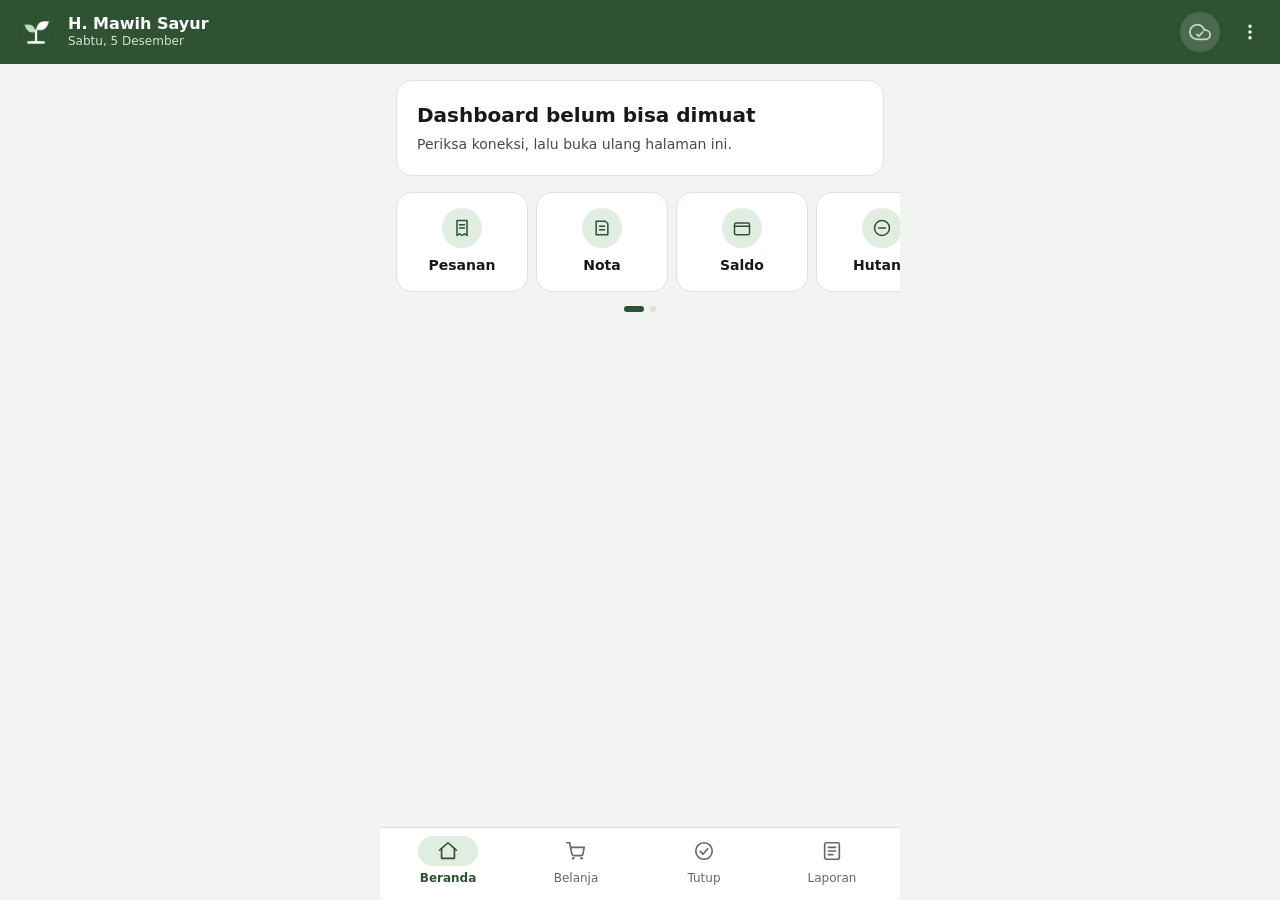
==== index.html @ cd88eb95 "Add files via upload" ====
<!DOCTYPE html>
<html lang="id">
<head>
<meta charset="UTF-8">
<meta name="viewport" content="width=device-width, initial-scale=1, viewport-fit=cover">
<title>H. Mawih Sayur</title>
<link rel="manifest" href="./manifest.json">
<meta name="theme-color" content="#2F5233">
<meta name="color-scheme" content="light dark">
<meta name="mobile-web-app-capable" content="yes">
<meta name="apple-mobile-web-app-capable" content="yes">
<meta name="apple-mobile-web-app-status-bar-style" content="black-translucent">
<meta name="apple-mobile-web-app-title" content="H. Mawih Sayur">
<link rel="apple-touch-icon" href="./icons/icon-192.png">
<link rel="icon" href="./icons/icon-192.png">
<script>
(function(){
  var s=null;try{ s=localStorage.getItem('sayur_dark'); }catch(e){}
  var dark = s==='1' || (s===null && window.matchMedia && matchMedia('(prefers-color-scheme: dark)').matches);
  if(dark) document.documentElement.classList.add('dark');
})();
</script>
<style data-page="beranda" media="not all">
:root{
  --bg:#F1F4F0; --surface:#FFFFFF; --line:#DDE3DA; --line-soft:#EBEFE8;
  --text:#161A15; --text-2:#444D41; --text-3:#626C5C;
  --brand:#2F5233; --appbar:#2F5233;
  --accent:#2F5233; --accent-tint:#E1EDE0;
  --pos:#2E7D32; --warn:#8A5A00; --warn-bg:#FFF3D1; --warn-bar:#C98A00;
  --danger:#B42318; --danger-solid:#B42318; --danger-bg:#FDE7E3;
  --info:#2563A0; --info-tint:#E1EDF6;
  --plum:#6B2C4A; --plum-tint:#F5E6EE;
  --bar-omzet:#C3D1BF; --bar-laba:#2F5233;
  --r:16px; --r-sm:12px;
  --fs-xs:12px; --fs-sm:14px; --fs-md:16px; --fs-lg:20px; --fs-xl:34px;
  color-scheme:light;
}
html.dark{
  --bg:#0E120E; --surface:#171C16; --line:#2A3228; --line-soft:#20261F;
  --text:#EDF0E8; --text-2:#BCC4B5; --text-3:#9BA494;
  --brand:#2F5233; --appbar:#1B261B;
  --accent:#8CC792; --accent-tint:#223325;
  --pos:#6FCF7A; --warn:#E6C16A; --warn-bg:#2A2415; --warn-bar:#E6B450;
  --danger:#FF8F80; --danger-solid:#B42318; --danger-bg:#3A1D18;
  --info:#7FB2E6; --info-tint:#17293A;
  --plum:#D18AAE; --plum-tint:#2A1B24;
  --bar-omzet:#38483A; --bar-laba:#8CC792;
  color-scheme:dark;
}
*{box-sizing:border-box;-webkit-tap-highlight-color:transparent}
html{-webkit-text-size-adjust:100%;background:var(--bg)}
body{
  margin:0;min-height:100dvh;background:var(--bg);color:var(--text);
  font:400 var(--fs-md)/1.4 system-ui,-apple-system,"Segoe UI",Roboto,"Helvetica Neue",Arial,sans-serif;
  -webkit-font-smoothing:antialiased;
  overscroll-behavior-y:contain;touch-action:manipulation;
  padding-bottom:calc(96px + env(safe-area-inset-bottom,0px));
}
body.sheet-open{overflow:hidden}
h1,h2,p{margin:0}
button{font:inherit;color:inherit;border:0;background:none;padding:0;cursor:pointer;text-align:inherit}
button:focus-visible,input:focus-visible{outline:2px solid var(--accent);outline-offset:2px}
input{font-family:inherit}
.num{font-variant-numeric:tabular-nums lining-nums}
.ic{width:20px;height:20px;stroke:currentColor;fill:none;stroke-width:1.8;
  stroke-linecap:round;stroke-linejoin:round;flex:none}
.appbar{
  position:sticky;top:0;z-index:50;
  background:var(--appbar);color:#fff;
  padding:calc(10px + env(safe-area-inset-top,0px)) 8px 10px 16px;
  display:flex;align-items:center;gap:8px;
}
.brand{display:flex;align-items:center;gap:12px;min-width:0;flex:1}
.brand img{width:40px;height:40px;border-radius:50%;object-fit:cover;flex:none;
  background:rgba(255,255,255,.12)}
.brand-text{min-width:0}
.brand h1{font-size:var(--fs-md);font-weight:600;line-height:1.25;
  white-space:nowrap;overflow:hidden;text-overflow:ellipsis}
.brand p{font-size:var(--fs-xs);color:#D5E2D1;line-height:1.3}
.sync-chip{
  display:flex;align-items:center;gap:8px;height:40px;padding:0 14px;
  border-radius:999px;background:rgba(255,255,255,.14);
  font-size:var(--fs-xs);font-weight:600;white-space:nowrap;
}
.sync-chip:active{background:rgba(255,255,255,.26)}
.sync-chip.online{width:40px;padding:0;justify-content:center}
.sync-chip.online #syncChipTxt{position:absolute;width:1px;height:1px;overflow:hidden;clip:rect(0 0 0 0)}
.sync-chip .dot{width:8px;height:8px;border-radius:50%;background:#8FD18A;flex:none}
.sync-chip.pending .dot{background:#F2C14E;animation:pulse 1.6s ease-in-out infinite}
.sync-chip.offline .dot{background:#C9CFC4}
.sync-chip.failed .dot{background:#FF8F80}
.icon-btn{width:44px;height:44px;border-radius:50%;display:grid;place-items:center;flex:none}
.appbar .icon-btn:active{background:rgba(255,255,255,.2)}
@keyframes pulse{50%{opacity:.35}}
.screen{max-width:520px;margin:0 auto;
  padding:16px 16px calc(20px + env(safe-area-inset-bottom,0px))}
.stack{display:flex;flex-direction:column;gap:12px}
.card{background:var(--surface);border:1px solid var(--line);border-radius:var(--r)}
.notice{
  display:flex;align-items:center;gap:12px;width:100%;min-height:56px;
  padding:10px 14px;border-radius:var(--r);
  background:var(--warn-bg);color:var(--warn);
}
.notice[hidden]{display:none}
.notice.failed{background:var(--danger-bg);color:var(--danger)}
.notice .ic{flex:none}
.notice b{display:block;font-size:var(--fs-sm);font-weight:600}
.notice span.sub{display:block;font-size:var(--fs-xs);color:var(--text-2)}
.notice .body{flex:1;min-width:0}
.hero{padding:20px 20px 0}
.hero-label{font-size:var(--fs-sm);font-weight:500;color:var(--text-2)}
.hero-value{margin-top:4px;font-size:var(--fs-xl);font-weight:700;
  line-height:1.1;letter-spacing:-.02em}
.hero-value .cur{font-size:var(--fs-md);font-weight:600;color:var(--text-2);
  margin-right:4px;letter-spacing:0}
.hero.neg .hero-value{color:var(--danger)}
.meter{height:8px;margin-top:16px;border-radius:999px;
  background:var(--line-soft);overflow:hidden}
.meter i{display:block;height:100%;border-radius:inherit;
  background:var(--pos);transition:width .6s ease}
.meter.hampir i{background:var(--warn-bar)}
.meter.jauh i{background:var(--danger)}
.meter-text{display:flex;justify-content:space-between;align-items:center;
  gap:12px;margin-top:8px;font-size:var(--fs-sm);color:var(--text-2)}
.meter-text>*{white-space:nowrap}
.status{display:inline-flex;align-items:center;gap:6px;
  font-weight:600;color:var(--pos)}
.status .ic{width:16px;height:16px}
.status.hampir{color:var(--warn)}
.status.jauh{color:var(--danger)}
.hero-stats{display:grid;grid-template-columns:1fr 1fr;margin-top:16px;
  border-top:1px solid var(--line-soft)}
.hero-stats>div{padding:14px 0}
.hero-stats>div+div{padding-left:16px;border-left:1px solid var(--line-soft)}
.hero-stats span{display:block;font-size:var(--fs-sm);color:var(--text-2)}
.hero-stats b{display:block;margin-top:2px;font-size:var(--fs-lg);font-weight:700}
.hero-empty{padding:20px}
.hero-empty h2{font-size:var(--fs-lg);font-weight:700}
.hero-empty p{margin-top:6px;font-size:var(--fs-sm);color:var(--text-2)}
.actions-carousel{position:relative;margin:0 -16px;}
.actions-track{
  display:flex;gap:8px;overflow-x:auto;
  scroll-snap-type:x mandatory;scroll-padding:0 16px;
  padding:4px 16px 12px;-webkit-overflow-scrolling:touch;
  scrollbar-width:none;scroll-behavior:smooth;
}
.actions-track::-webkit-scrollbar{display:none}
.action{
  flex:0 0 132px;scroll-snap-align:start;
  display:flex;flex-direction:column;align-items:center;justify-content:center;
  gap:8px;min-height:100px;padding:14px 8px;border-radius:var(--r);
  background:var(--surface);border:1px solid var(--line);
  font-size:var(--fs-sm);font-weight:600;text-align:center;
  transition:background .12s;-webkit-tap-highlight-color:transparent;
}
.action:active{background:var(--line-soft)}
.action .badge{
  width:40px;height:40px;border-radius:50%;
  display:grid;place-items:center;
  background:var(--accent-tint);color:var(--accent);flex:none;
}
.actions-dots{display:flex;justify-content:center;gap:6px;margin-top:2px;}
.actions-dots .d{width:6px;height:6px;border-radius:50%;
  background:var(--line);transition:all .2s ease;}
.actions-dots .d.on{background:var(--accent);width:20px;border-radius:3px;}
.row-card{overflow:hidden}
.row-btn{
  display:flex;align-items:center;gap:12px;width:100%;
  min-height:56px;padding:10px 16px;
}
.row-btn:active{background:var(--line-soft)}
.row-btn .badge{width:36px;height:36px;border-radius:50%;
  display:grid;place-items:center;background:var(--warn-bg);color:var(--warn);
  flex:none;font-size:14px}
.row-btn .body{flex:1;min-width:0}
.row-btn .t{display:block;font-size:var(--fs-sm);font-weight:600}
.row-btn .s{display:block;font-size:var(--fs-xs);color:var(--text-2);
  white-space:nowrap;overflow:hidden;text-overflow:ellipsis}
.row-btn .chev{color:var(--text-3);flex:none;width:18px;height:18px}
.saldo{display:block;width:100%;padding:16px;border:0;background:none;
  text-align:left;cursor:pointer;font-family:inherit;color:inherit}
.saldo:active{background:var(--line-soft)}
.saldo-top{display:flex;align-items:center;justify-content:space-between}
.saldo-top span{font-size:var(--fs-sm);font-weight:500;color:var(--text-2)}
.saldo-top .chev{color:var(--text-3);width:18px;height:18px}
.saldo-v{margin-top:2px;font-size:24px;font-weight:700;letter-spacing:-.01em;
  font-variant-numeric:tabular-nums}
.saldo-v .cur{font-size:var(--fs-sm);font-weight:600;color:var(--text-2);
  margin-right:4px}
.split{display:flex;height:8px;margin-top:14px;border-radius:999px;
  overflow:hidden;gap:2px;background:var(--line-soft)}
.split i{display:block;height:100%}
.split .tunai{background:var(--pos)}
.split .qris{background:var(--info)}
.legend{display:flex;gap:20px;margin-top:10px;font-size:var(--fs-sm);
  flex-wrap:wrap}
.legend span{display:inline-flex;align-items:center;gap:6px;color:var(--text-2)}
.legend b{color:var(--text);font-weight:600}
.legend .sw{width:10px;height:10px;border-radius:3px}
.debt{border-top:1px solid var(--line-soft)}
.debt .t{font-weight:500}
.debt .v{font-size:var(--fs-sm);font-weight:700;
  font-variant-numeric:tabular-nums}
.debt .v.bad{color:var(--danger)}
.chart{padding:16px;position:relative}
.chart-head{display:flex;justify-content:space-between;align-items:baseline;gap:8px}
.chart-head h2{font-size:var(--fs-md);font-weight:700}
.chart-head span{font-size:var(--fs-xs);color:var(--text-2)}
.dd{display:grid;grid-template-columns:1fr 1fr;gap:4px 16px;
  margin:14px 0 12px;padding:12px;border-radius:var(--r-sm);
  background:var(--bg);min-height:92px;align-content:start}
.dd-date{grid-column:1/-1;font-size:var(--fs-sm);font-weight:600}
.dd-empty{grid-column:1/-1;font-size:var(--fs-sm);color:var(--text-2)}
.dd-item span{display:block;font-size:var(--fs-xs);color:var(--text-2)}
.dd-item b{display:block;font-size:var(--fs-md);font-weight:700}
.dd-item b.pos{color:var(--pos)}
.dd-item b.neg{color:var(--danger)}
.dd-sub{grid-column:1/-1;display:flex;gap:16px;flex-wrap:wrap;
  margin-top:4px;font-size:var(--fs-xs);color:var(--text-2)}
.chart-bars{display:grid;grid-template-columns:repeat(7,1fr);gap:2px}
.chart-col{display:flex;flex-direction:column;align-items:center;gap:6px;
  padding:6px 0;border-radius:var(--r-sm)}
.chart-col[aria-pressed="true"]{background:var(--line-soft)}
.bars{width:100%;height:112px;display:flex;align-items:flex-end;
  justify-content:center;gap:3px;border-bottom:1px solid var(--line)}
.bar{width:12px;min-height:2px;border-radius:4px 4px 0 0}
.bar.omzet{background:var(--bar-omzet)}
.bar.laba{background:var(--bar-laba)}
.chart-col.neg .bar.laba{background:var(--danger)}
.chart-col .lbl{font-size:var(--fs-xs);color:var(--text-2);font-weight:500}
.chart-col.today .lbl{color:var(--accent);font-weight:700}
.chart-legend{display:flex;gap:16px;margin-top:8px;
  font-size:var(--fs-xs);color:var(--text-2)}
.chart-legend span{display:inline-flex;align-items:center;gap:6px}
.chart-legend i{width:10px;height:10px;border-radius:3px;display:block}
.chart-legend .o{background:var(--bar-omzet)}
.chart-legend .l{background:var(--bar-laba)}
.chart-sum{display:grid;grid-template-columns:1fr 1fr;gap:8px;
  margin:16px 0 4px}
.sum{padding:12px;border-radius:var(--r-sm);background:var(--bg)}
.sum span{display:block;font-size:var(--fs-xs);color:var(--text-2)}
.sum b{display:block;margin-top:2px;font-size:var(--fs-md);font-weight:700}
.sum b.pos{color:var(--pos)}
.sum small{display:block;margin-top:2px;font-size:var(--fs-xs);color:var(--text-2)}
.chart-empty{display:flex;flex-direction:column;align-items:center;gap:8px;
  padding:28px 12px 20px;text-align:center;color:var(--text-2);
  font-size:var(--fs-sm)}
.chart-empty .ic{width:32px;height:32px;color:var(--text-3)}
.chart-empty b{color:var(--text);font-weight:600}
.navbar{
  position:fixed;left:0;right:0;bottom:0;margin:0 auto;max-width:520px;z-index:40;
  display:grid;grid-template-columns:repeat(4,1fr);
  background:var(--surface);border-top:1px solid var(--line);
  padding:8px 4px calc(8px + env(safe-area-inset-bottom,0px));
}
.navbar button{display:flex;flex-direction:column;align-items:center;gap:4px;
  min-height:56px;font-size:var(--fs-xs);font-weight:500;color:var(--text-3)}
.navbar .pill{width:60px;height:30px;border-radius:999px;
  display:grid;place-items:center;transition:background .15s}
.navbar .ic{width:22px;height:22px}
.navbar button[aria-current="page"]{color:var(--accent);font-weight:700}
.navbar button[aria-current="page"] .pill{background:var(--accent-tint)}
.navbar button:active .pill{background:var(--line-soft)}
.sheet-ov{position:fixed;inset:0;z-index:100;display:none;
  align-items:flex-end;justify-content:center;background:rgba(8,12,8,.5)}
.sheet-ov.show{display:flex}
.sheet{width:100%;max-width:520px;max-height:88dvh;
  display:flex;flex-direction:column;background:var(--surface);
  border-radius:20px 20px 0 0;outline:none;animation:sheetUp .22s ease-out}
.sheet-grip{width:36px;height:4px;border-radius:2px;background:var(--line);
  margin:8px auto 0;flex:none}
.sheet-head{padding:12px 20px 0;flex:none}
.sheet-head h2{font-size:var(--fs-lg);font-weight:700}
.sheet-sub{margin-top:4px;font-size:var(--fs-sm);color:var(--text-2)}
.sheet-body{padding:12px 20px;overflow-y:auto;flex:1}
.sheet-actions{display:flex;flex-direction:column;gap:8px;flex:none;
  padding:8px 20px calc(16px + env(safe-area-inset-bottom,0px))}
.btn{min-height:48px;padding:0 16px;border-radius:var(--r-sm);
  border:1px solid transparent;font-size:var(--fs-md);font-weight:600;
  text-align:center}
.btn-primary{background:var(--brand);color:#fff}
.btn-primary:active{filter:brightness(1.15)}
.btn-ghost{background:transparent;color:var(--text-2)}
.btn-ghost:active{background:var(--line-soft)}
.btn-danger{background:var(--danger-solid);color:#fff}
.menu-list{padding:8px 12px}
.menu-item{display:flex;align-items:center;gap:16px;width:100%;
  min-height:52px;padding:0 8px;border-radius:var(--r-sm);font-size:var(--fs-md)}
.menu-item:active{background:var(--line-soft)}
.menu-item .ic{color:var(--text-2);width:22px;height:22px}
.menu-item .label{flex:1;min-width:0;text-align:left}
.menu-div{height:1px;background:var(--line-soft);margin:6px 8px}
.switch{position:relative;width:44px;height:26px;border-radius:999px;
  background:var(--line);transition:background .2s;flex:none}
.switch::after{content:'';position:absolute;top:3px;left:3px;
  width:20px;height:20px;border-radius:50%;background:#fff;
  box-shadow:0 1px 3px rgba(0,0,0,.3);transition:transform .2s}
.switch.on{background:var(--brand)}
.switch.on::after{transform:translateX(18px)}
.day-list{display:flex;flex-direction:column;gap:8px}
.day-item{display:flex;align-items:center;justify-content:space-between;
  gap:12px;min-height:56px;padding:8px 16px;
  border:1px solid var(--line);border-radius:var(--r-sm)}
.day-item:active{background:var(--line-soft)}
.day-item b{display:block;font-size:var(--fs-sm);font-weight:600}
.day-item small{display:block;font-size:var(--fs-xs);color:var(--text-2)}
.day-item .chev{color:var(--text-3);width:18px;height:18px}
.chips{display:grid;grid-template-columns:1fr 1fr;gap:8px;margin-bottom:16px}
.chip{min-height:48px;padding:0 12px;border:1.5px solid var(--line);
  border-radius:var(--r-sm);font-size:var(--fs-sm);font-weight:500;
  text-align:center;background:transparent}
.chip.on{border-color:var(--accent);background:var(--accent-tint);
  color:var(--accent);font-weight:700}
.field{margin-bottom:12px}
.field label{display:block;font-size:var(--fs-xs);font-weight:600;
  color:var(--text-2);margin-bottom:6px}
.field input{width:100%;padding:11px 14px;border:1.5px solid var(--line);
  border-radius:var(--r-sm);background:var(--bg);color:var(--text);
  font-size:var(--fs-sm);font-weight:500;outline:none}
.field input:focus{border-color:var(--accent);background:var(--surface)}
@keyframes sheetUp{from{transform:translateY(24px);opacity:.6}to{transform:none;opacity:1}}
.toast{position:fixed;left:50%;z-index:200;max-width:calc(100% - 32px);
  bottom:calc(88px + env(safe-area-inset-bottom,0px));
  transform:translateX(-50%) translateY(8px);
  background:var(--text);color:var(--bg);padding:12px 20px;
  border-radius:999px;font-size:var(--fs-sm);font-weight:500;text-align:center;
  opacity:0;pointer-events:none;transition:opacity .2s,transform .2s}
.toast.show{opacity:1;transform:translateX(-50%) translateY(0)}
body.sheet-open .toast{bottom:auto;top:calc(68px + 8px)}
@media (prefers-reduced-motion:reduce){
  *,*::before,*::after{animation:none !important;transition:none !important}
}
</style>
<style data-page="belanja" media="not all">
:root{
  --bg:#F1F4F0; --surface:#FFFFFF; --line:#DDE3DA; --line-soft:#EBEFE8;
  --text:#161A15; --text-2:#444D41; --text-3:#626C5C;
  --brand:#2F5233; --appbar:#2F5233;
  --accent:#2F5233; --accent-tint:#E1EDE0;
  --pos:#2E7D32; --warn:#8A5A00; --warn-bg:#FFF3D1; --warn-bar:#C98A00;
  --danger:#B42318; --danger-solid:#B42318; --danger-bg:#FDE7E3;
  --info:#2563A0; --info-tint:#E1EDF6;
  --plum:#6B2C4A; --plum-tint:#F5E6EE;
  --r:16px; --r-sm:12px;
  --fs-xs:12px; --fs-sm:14px; --fs-md:16px; --fs-lg:20px; --fs-xl:34px;
  color-scheme:light;
}
html.dark{
  --bg:#0E120E; --surface:#171C16; --line:#2A3228; --line-soft:#20261F;
  --text:#EDF0E8; --text-2:#BCC4B5; --text-3:#9BA494;
  --brand:#2F5233; --appbar:#1B261B;
  --accent:#8CC792; --accent-tint:#223325;
  --pos:#6FCF7A; --warn:#E6C16A; --warn-bg:#2A2415; --warn-bar:#E6B450;
  --danger:#FF8F80; --danger-solid:#B42318; --danger-bg:#3A1D18;
  --info:#7FB2E6; --info-tint:#17293A;
  --plum:#D18AAE; --plum-tint:#2A1B24;
  color-scheme:dark;
}
*{box-sizing:border-box;-webkit-tap-highlight-color:transparent}
html{-webkit-text-size-adjust:100%;background:var(--bg)}
body{
  margin:0;min-height:100dvh;background:var(--bg);color:var(--text);
  font:400 var(--fs-md)/1.4 system-ui,-apple-system,"Segoe UI",Roboto,"Helvetica Neue",Arial,sans-serif;
  -webkit-font-smoothing:antialiased;
  overscroll-behavior-y:contain;touch-action:manipulation;
  padding-bottom:calc(200px + env(safe-area-inset-bottom,0px));
}
body.sheet-open{overflow:hidden}
body.kp-open{padding-bottom:calc(310px + env(safe-area-inset-bottom,0px))}
h1,h2,p{margin:0}
button{font:inherit;color:inherit;border:0;background:none;padding:0;cursor:pointer;text-align:inherit}
button:focus-visible,input:focus-visible{outline:2px solid var(--accent);outline-offset:2px}
input{font-family:inherit}
.num{font-variant-numeric:tabular-nums lining-nums}
.ic{width:20px;height:20px;stroke:currentColor;fill:none;stroke-width:1.8;
  stroke-linecap:round;stroke-linejoin:round;flex:none}
.appbar{
  position:sticky;top:0;z-index:50;
  background:var(--appbar);color:#fff;
  padding:calc(10px + env(safe-area-inset-top,0px)) 8px 10px 16px;
  display:flex;align-items:center;gap:8px;
}
.brand{display:flex;align-items:center;gap:12px;min-width:0;flex:1}
.brand img{width:40px;height:40px;border-radius:50%;object-fit:cover;flex:none;
  background:rgba(255,255,255,.12)}
.brand-text{min-width:0}
.brand h1{font-size:var(--fs-md);font-weight:600;line-height:1.25;
  white-space:nowrap;overflow:hidden;text-overflow:ellipsis}
.brand p{font-size:var(--fs-xs);color:#D5E2D1;line-height:1.3}
.sync-chip{
  display:flex;align-items:center;gap:8px;height:40px;padding:0 14px;
  border-radius:999px;background:rgba(255,255,255,.14);
  font-size:var(--fs-xs);font-weight:600;white-space:nowrap;
}
.sync-chip:active{background:rgba(255,255,255,.26)}
.sync-chip.online{width:40px;padding:0;justify-content:center}
.sync-chip.online #syncChipTxt{position:absolute;width:1px;height:1px;overflow:hidden;
  clip:rect(0 0 0 0);white-space:nowrap}
.sync-chip .dot{width:8px;height:8px;border-radius:50%;background:#8FD18A;flex:none}
.sync-chip.pending .dot{background:#F2C14E;animation:pulse 1.6s ease-in-out infinite}
.sync-chip.offline .dot{background:#C9CFC4}
.sync-chip.failed .dot{background:#FF8F80}
.icon-btn{width:44px;height:44px;border-radius:50%;display:grid;place-items:center;flex:none}
.appbar .icon-btn:active{background:rgba(255,255,255,.2)}
@keyframes pulse{50%{opacity:.35}}
.page{max-width:520px;margin:0 auto;padding:12px 0 0}
.search-sticky{
  position:sticky;top:calc(60px + env(safe-area-inset-top,0px));z-index:40;
  background:var(--bg);padding:8px 16px;
}
.search-inner{display:flex;gap:8px;align-items:stretch}
.search-field{flex:1;position:relative;display:flex;align-items:center}
.search-ico{
  position:absolute;left:14px;width:20px;height:20px;
  fill:none;stroke:var(--text-3);stroke-width:2;
  stroke-linecap:round;stroke-linejoin:round;pointer-events:none;
}
.search-field input{
  width:100%;height:48px;padding:0 44px 0 44px;
  border:1.5px solid var(--line);border-radius:var(--r-sm);
  font-size:var(--fs-sm);background:var(--surface);color:var(--text);
  outline:none;-webkit-appearance:none;appearance:none;
}
.search-field input:focus{
  border-color:var(--accent);
  box-shadow:0 0 0 3px color-mix(in srgb, var(--accent) 18%, transparent);
}
.search-field input::placeholder{color:var(--text-3)}
.search-clear{
  position:absolute;right:2px;width:44px;height:44px;
  border:0;background:transparent;display:grid;place-items:center;cursor:pointer;
}
.search-clear span{
  width:22px;height:22px;border-radius:50%;
  background:var(--line);color:var(--text-2);
  font-size:11px;font-weight:800;display:grid;place-items:center;
}
.search-clear[hidden],.add-btn[hidden],.empty-msg[hidden]{display:none}
.add-btn{
  flex:none;padding:0 16px;border:0;border-radius:var(--r-sm);
  background:var(--brand);color:#fff;
  font-size:var(--fs-sm);font-weight:700;white-space:nowrap;cursor:pointer;
}
.add-btn:active{filter:brightness(1.15)}
.item-list{padding:4px 16px 16px}
.item{
  position:relative;background:var(--surface);
  border:1px solid var(--line);border-radius:var(--r);
  padding:0 16px;margin-bottom:8px;
  transition:border-color .18s, background .18s;
}
.item[hidden]{display:none}
.item.checked{
  background:var(--accent-tint);
  border-color:color-mix(in srgb, var(--accent) 30%, transparent);
}
.item-main{
  display:flex;align-items:center;gap:12px;cursor:pointer;
  user-select:none;min-height:56px;
}
.cb{
  -webkit-appearance:none;appearance:none;
  width:22px;height:22px;margin:0;flex:none;border-radius:50%;
  border:2px solid var(--line);background-color:var(--surface);
  background-repeat:no-repeat;background-position:center;background-size:14px 14px;
  cursor:pointer;transition:background-color .15s, border-color .15s;
}
.cb:checked{
  background-color:var(--accent);border-color:var(--accent);
  background-image:url("data:image/svg+xml,%3Csvg xmlns='http://www.w3.org/2000/svg' viewBox='0 0 24 24' fill='none' stroke='white' stroke-width='3.6' stroke-linecap='round' stroke-linejoin='round'%3E%3Cpath d='M5 12.5l4.5 4.5L19 7.5'/%3E%3C/svg%3E");
}
.item-name{
  flex:1;font-size:var(--fs-sm);font-weight:600;color:var(--text);min-width:0;
  overflow:hidden;text-overflow:ellipsis;white-space:nowrap;
}
.item-total{
  font-size:var(--fs-sm);font-weight:700;color:var(--accent);
  white-space:nowrap;letter-spacing:-.2px;flex:none;
  display:flex;align-items:center;gap:6px;
}
.item-total.zero{color:var(--text-3);font-weight:600}
.item-total.nanti-on{color:var(--warn)}
.nanti-tag{
  display:inline-block;font-size:10px;font-weight:800;
  background:var(--warn-bg);color:var(--warn);
  padding:2px 6px;border-radius:6px;letter-spacing:.4px;
}
.item-detail{
  display:grid;grid-template-columns:132px 1fr;gap:12px;
  max-height:0;overflow:hidden;padding:0;
  border-top:1px solid transparent;
  transition:max-height .32s ease, padding .28s ease, border-color .28s ease;
}
.item.open .item-detail{
  max-height:520px;padding:12px 0 16px;
  border-top-color:var(--line);
}
.df.supplier-row{
  grid-column:1 / -1;
  max-height:0;overflow:hidden;opacity:0;
  transition:max-height .25s ease, opacity .2s ease;
}
.df.supplier-row.show{max-height:80px;opacity:1}
.df.margin-info{
  grid-column:1 / -1;
  background:var(--bg);
  border-radius:var(--r-sm);
  padding:8px 12px;margin-top:2px;
}
.mg-summary{
  display:flex;align-items:center;gap:8px;width:100%;
  padding:0;border:0;background:transparent;
  font-family:inherit;cursor:pointer;text-align:left;
  min-height:32px;-webkit-appearance:none;appearance:none;
}
.mg-summary:active{transform:none}
.mg-sum-label{
  flex:none;font-size:11px;font-weight:700;color:var(--text-3);
  text-transform:uppercase;letter-spacing:.5px;
}
.mg-sum-val{
  flex:1;text-align:right;
  font-size:var(--fs-sm);font-weight:700;color:var(--pos);
  font-variant-numeric:tabular-nums;letter-spacing:-.2px;
  white-space:nowrap;overflow:hidden;text-overflow:ellipsis;
}
.mg-sum-val.neg{color:var(--danger)}
.mg-chev{
  flex:none;width:18px;height:18px;
  fill:none;stroke:var(--text-3);stroke-width:2.4;
  stroke-linecap:round;stroke-linejoin:round;
  transition:transform .25s ease;
}
.margin-info.expanded .mg-chev{transform:rotate(180deg)}
.mg-detail{
  max-height:0;overflow:hidden;
  transition:max-height .28s ease, padding .25s ease, border-color .25s ease;
  border-top:1px solid transparent;padding-top:0;
}
.margin-info.expanded .mg-detail{
  max-height:200px;padding-top:8px;margin-top:6px;
  border-top-color:var(--line);
}
.mg-row{
  display:flex;align-items:center;justify-content:space-between;gap:12px;
  min-height:24px;font-size:var(--fs-xs);font-weight:600;color:var(--text-3);
  font-variant-numeric:tabular-nums;
}
.mg-row b{
  font-size:var(--fs-xs);font-weight:700;color:var(--text);
  text-align:right;white-space:nowrap;
}
.mg-row.pos b{color:var(--pos)}
.mg-row.neg b{color:var(--danger)}
.mg-row.total{
  border-top:1px solid var(--line);
  margin-top:4px;padding-top:6px;
}
.mg-row.total b{color:var(--pos);font-size:var(--fs-sm)}
.mg-row.total.neg b{color:var(--danger)}
.mg-row.min{opacity:.85;margin-top:6px}
.mg-row.min b{color:var(--warn)}
.mg-row.hidden{display:none}
.item-sum{
  display:flex;align-items:center;gap:12px;width:100%;
  max-height:0;overflow:hidden;opacity:0;margin:0;
  padding:0 0 0 34px;border:0;background:transparent;text-align:left;
  cursor:pointer;font-size:var(--fs-xs);font-weight:600;color:var(--text);
  transition:max-height .25s ease, opacity .2s ease, padding .25s ease;
}
.item.checked:not(.open) .item-sum{
  max-height:56px;opacity:1;padding:8px 0 12px 34px;
}
.sum-text{
  flex:1;min-width:0;overflow:hidden;text-overflow:ellipsis;white-space:nowrap;
}
.sum-text.warn{color:var(--warn)}
.sum-text .nanti-tag{margin-left:6px}
.sum-edit{flex:none;font-size:var(--fs-xs);font-weight:700;color:var(--accent)}
.df{display:flex;flex-direction:column;gap:6px;min-width:0}
.df-label{
  font-size:11px;font-weight:700;color:var(--text-3);
  text-transform:uppercase;letter-spacing:.5px;
}
.qty-stepper,.toggle-nanti,.rp-field{
  height:40px;border:1.5px solid var(--line);border-radius:var(--r-sm);
  background:var(--surface);
}
.qty-stepper:focus-within,.rp-field:focus-within{
  border-color:var(--accent);
  box-shadow:0 0 0 3px color-mix(in srgb, var(--accent) 18%, transparent);
}
.qty-stepper{display:flex;align-items:stretch;overflow:hidden;width:100%}
.qty-btn{
  width:38px;border:0;background:transparent;color:var(--accent);
  font-size:18px;font-weight:700;cursor:pointer;padding:0;
  display:grid;place-items:center;flex:none;
}
.qty-btn:active{background:var(--accent-tint);transform:none}
.df-label.qty-label{
  display:flex;align-items:baseline;justify-content:space-between;
}
.qty-unit{
  font-size:11px;font-weight:700;color:var(--accent);
  text-transform:none;letter-spacing:0;
}
.df-label .u{text-transform:none;letter-spacing:0;font-weight:600}
.qty-stepper .qty{
  flex:1;min-width:0;width:100%;height:100%;border:0;text-align:center;
  font-size:15px;font-weight:700;padding:0;background:transparent;
  color:var(--text);outline:none;font-family:inherit;
  -webkit-appearance:none;appearance:none;
}
.toggle-nanti{
  display:flex;align-items:center;justify-content:space-between;gap:8px;
  width:100%;padding:0 12px;cursor:pointer;user-select:none;
  font-size:11px;font-weight:800;color:var(--text-3);letter-spacing:.4px;
  transition:background .18s, border-color .18s, color .18s;
}
.toggle-nanti input{display:none}
.tn-track{
  width:34px;height:20px;border-radius:999px;background:var(--line);
  position:relative;flex:none;transition:background .2s;
}
.tn-thumb{
  position:absolute;top:2px;left:2px;width:16px;height:16px;border-radius:50%;
  background:#fff;box-shadow:0 1px 2px rgba(0,0,0,.2);
  transition:transform .2s;
}
.toggle-nanti.on{
  border-color:var(--warn-bar);background:var(--warn-bg);color:var(--warn);
}
.toggle-nanti.on .tn-track{background:var(--warn-bar)}
.toggle-nanti.on .tn-thumb{transform:translateX(14px)}
.rp-field{display:flex;align-items:center;padding:0 12px;min-width:0}
.rp-pre{font-size:var(--fs-xs);font-weight:600;color:var(--text-3);flex:none}
.rp-field input[type="text"]{
  flex:1;min-width:0;width:100%;height:100%;border:0;background:transparent;
  padding:0 0 0 8px;text-align:right;font-size:15px;font-weight:700;
  font-family:inherit;color:var(--text);outline:none;
  -webkit-appearance:none;appearance:none;
}
.rp-field input::placeholder{color:var(--text-3);font-weight:500}
.rp-field input.supplier{
  text-align:left;font-weight:500;font-size:var(--fs-sm);padding-left:0;
}
.empty-msg{text-align:center;padding:48px 24px;color:var(--text-3)}
.empty-ico{
  width:56px;height:56px;margin:0 auto 12px;border-radius:50%;
  background:var(--line-soft);display:grid;place-items:center;
}
.empty-ico svg{width:26px;height:26px;fill:none;stroke:var(--text-3);stroke-width:2;
  stroke-linecap:round;stroke-linejoin:round}
.empty-title{font-size:var(--fs-sm);font-weight:700;color:var(--text);margin:0 0 4px}
.empty-sub{font-size:var(--fs-xs);font-weight:500;margin:0}
.app-footer{
  position:fixed;left:0;right:0;bottom:0;margin:0 auto;max-width:520px;z-index:70;
  background:var(--surface);border-radius:var(--r) var(--r) 0 0;
  box-shadow:0 -6px 24px rgba(0,0,0,.10);
  overflow:hidden;transition:bottom .22s ease;
}
.safe-bar{height:4px;background:var(--line-soft);overflow:hidden}
.safe-fill{
  height:100%;width:0%;background:var(--accent);
  border-radius:0 2px 2px 0;
  transition:width .3s ease, background-color .25s ease;
}
.footer-handle{
  position:absolute;top:4px;left:50%;margin-left:-60px;
  width:120px;height:28px;
  background:transparent;border:0;outline:none;
  box-shadow:none;border-radius:0;padding:0;cursor:pointer;z-index:3;
  -webkit-appearance:none;appearance:none;
}
.footer-handle:active{transform:none}
.footer-handle .grip{
  position:absolute;left:50%;top:6px;margin-left:-18px;
  width:36px;height:4px;border-radius:2px;background:var(--line);
  transition:background .2s, width .2s, margin-left .2s;
}
.footer-handle:active .grip{background:var(--text-3)}
.footer-handle.open .grip{background:var(--accent);width:44px;margin-left:-22px}
.settings-panel{display:grid;grid-template-rows:0fr;transition:grid-template-rows .28s ease}
.settings-panel.open{grid-template-rows:1fr}
.settings-panel-inner{
  overflow-x:hidden;overflow-y:auto;min-height:0;
  max-height:calc(100dvh - 68px - 170px - env(safe-area-inset-bottom,0px));
  overscroll-behavior:contain;
}
.app-footer.kp-edit .settings-panel-inner{
  max-height:calc(100dvh - 68px - var(--kp-h, 310px) - 16px);
}
.settings-content{padding:8px 16px 16px;display:flex;flex-direction:column;gap:12px}
.settings-head{
  position:sticky;top:0;z-index:2;background:var(--surface);
  display:flex;align-items:center;justify-content:space-between;gap:12px;
  padding:20px 0 4px;
}
.settings-title{font-size:var(--fs-md);font-weight:700;color:var(--text)}
.settings-close{
  width:44px;height:44px;margin:-8px -10px -8px 0;
  border:0;background:transparent;
  display:grid;place-items:center;cursor:pointer;
}
.settings-close span{
  width:28px;height:28px;border-radius:50%;
  background:var(--line);color:var(--text-2);
  font-size:12px;font-weight:800;display:grid;place-items:center;
}
.setting-row{display:grid;grid-template-columns:128px 1fr;gap:12px;align-items:center}
.setting-row label{font-size:var(--fs-sm);font-weight:600;color:var(--text-2);white-space:nowrap}
.setting-row .rp-field{height:44px}
.avail-box{background:var(--bg);border-radius:var(--r-sm);padding:4px 12px}
.avail-row{
  display:flex;align-items:center;justify-content:space-between;gap:12px;
  min-height:56px;padding:8px 0;
}
.avail-lab{display:flex;flex-direction:column;gap:2px;min-width:0}
.avail-name{font-size:var(--fs-sm);font-weight:600;color:var(--text-2);line-height:1.2}
.avail-hint{font-size:11px;font-weight:500;color:var(--text-3);line-height:1.3}
.avail-val{
  flex:none;white-space:nowrap;
  font-size:var(--fs-sm);font-weight:700;color:var(--text);
  font-variant-numeric:tabular-nums;
}
.avail-val.strong{font-size:var(--fs-md);font-weight:800;color:var(--accent);letter-spacing:-.3px}
.summary{padding:14px 16px 6px;border-top:1px solid var(--line)}
.summary-row{
  display:flex;align-items:center;justify-content:space-between;gap:12px;min-height:44px;
}
.select-all{
  display:flex;align-items:center;gap:12px;cursor:pointer;user-select:none;
  flex:none;min-height:44px;
}
.select-all-text{display:flex;flex-direction:column;gap:1px}
.select-all-title{font-size:var(--fs-sm);font-weight:700;color:var(--text);line-height:1.2}
.item-count{font-size:var(--fs-xs);font-weight:600;color:var(--text-3);white-space:nowrap;line-height:1.2}
.total-box{
  text-align:right;min-width:0;display:flex;flex-direction:column;
  align-items:flex-end;gap:2px;
}
.footer-note{font-size:var(--fs-xs);font-weight:600;color:var(--text-3);line-height:1.2;white-space:nowrap}
.footer-note .pos{color:var(--pos)}
.footer-note .neg{color:var(--danger)}
.footer-total{
  font-size:var(--fs-lg);font-weight:800;color:var(--pos);
  letter-spacing:-.3px;white-space:nowrap;line-height:1.2;
  font-variant-numeric:tabular-nums;
}
.footer-total.over{color:var(--danger)}
.navbar{
  display:grid;grid-template-columns:repeat(4,1fr);
  border-top:1px solid var(--line);
  padding:8px 4px calc(8px + env(safe-area-inset-bottom,0px));
}
.navbar button{
  display:flex;flex-direction:column;align-items:center;gap:4px;
  min-height:56px;font-size:var(--fs-xs);font-weight:500;color:var(--text-3);
}
.navbar .pill{
  width:60px;height:30px;border-radius:999px;display:grid;place-items:center;
  transition:background .15s;
}
.navbar .ic{width:22px;height:22px}
.navbar button[aria-current="page"]{color:var(--accent);font-weight:700}
.navbar button[aria-current="page"] .pill{background:var(--accent-tint)}
.navbar button:active .pill{background:var(--line-soft)}
.fab{
  position:fixed;right:16px;bottom:150px;z-index:62;
  height:48px;padding:0 20px 0 16px;border-radius:24px;
  background:var(--brand);color:#fff;font-size:var(--fs-sm);font-weight:700;
  display:flex;align-items:center;gap:8px;
  box-shadow:0 6px 16px color-mix(in srgb, var(--brand) 40%, transparent);
  opacity:0;transform:translateY(12px) scale(.96);
  pointer-events:none;visibility:hidden;
  transition:opacity .2s ease, transform .2s ease, bottom .22s ease,
             background-color .15s ease, visibility 0s linear .2s;
}
.fab.show{
  opacity:1;transform:none;pointer-events:auto;visibility:visible;
  transition:opacity .2s ease, transform .2s ease, bottom .22s ease,
             background-color .15s ease, visibility 0s;
}
.fab.show:active{transform:scale(.97)}
.fab svg{
  width:20px;height:20px;fill:none;stroke:currentColor;stroke-width:2.2;
  stroke-linecap:round;stroke-linejoin:round;flex:none;
}
.fab-spin{
  display:none;width:18px;height:18px;border-radius:50%;flex:none;
  border:2.5px solid rgba(255,255,255,.4);border-top-color:#fff;
  animation:spin .8s linear infinite;
}
.fab.busy svg{display:none}
.fab.busy .fab-spin{display:block}
.fab.wait{background:var(--text-3);box-shadow:0 4px 12px rgba(0,0,0,.15)}
@keyframes spin{to{transform:rotate(360deg)}}
.sheet-ov{
  position:fixed;inset:0;z-index:100;display:none;
  align-items:flex-end;justify-content:center;
  background:rgba(8,12,8,.5);
}
.sheet-ov.show{display:flex}
.sheet{
  width:100%;max-width:520px;max-height:88dvh;display:flex;flex-direction:column;
  background:var(--surface);border-radius:20px 20px 0 0;outline:none;
  animation:sheetUp .22s ease-out;
}
.sheet-grip{
  width:36px;height:4px;border-radius:2px;background:var(--line);
  margin:8px auto 0;flex:none;
}
.sheet-head{padding:12px 20px 0;flex:none}
.sheet-head h2{font-size:var(--fs-lg);font-weight:700}
.sheet-sub{margin-top:4px;font-size:var(--fs-sm);color:var(--text-2)}
.sheet-body{padding:12px 20px;overflow-y:auto;flex:1}
.sheet-actions{
  display:flex;flex-direction:column;gap:8px;flex:none;
  padding:8px 20px calc(16px + env(safe-area-inset-bottom,0px));
}
.btn{
  min-height:48px;padding:0 16px;border-radius:var(--r-sm);
  border:1px solid transparent;font-size:var(--fs-md);font-weight:600;
  text-align:center;
}
.btn:disabled{opacity:.6}
.btn-primary{background:var(--brand);color:#fff}
.btn-primary:active{filter:brightness(1.15)}
.btn-secondary{background:transparent;border-color:var(--line);color:var(--text)}
.btn-secondary:active{background:var(--line-soft)}
.btn-danger{background:var(--danger-solid);color:#fff}
.btn-ghost{background:transparent;color:var(--text-2)}
.btn-ghost:active{background:var(--line-soft)}
.sum-list{background:var(--bg);border-radius:var(--r-sm);padding:4px 12px;margin-bottom:12px}
.sum-line{
  display:flex;justify-content:space-between;gap:12px;
  min-height:44px;font-size:var(--fs-sm);font-weight:600;color:var(--text-2);
  align-items:center;
}
.sum-line + .sum-line{border-top:1px solid var(--line-soft)}
.sum-line b{color:var(--text);font-weight:700;text-align:right}
.sum-line.warn b{color:var(--warn)}
.sum-line.err b{color:var(--danger)}
.seg{
  display:grid;grid-template-columns:1fr 1fr;gap:4px;
  padding:4px;background:var(--bg);border-radius:var(--r-sm);margin-bottom:12px;
}
.seg button{
  height:40px;border:0;border-radius:var(--r-sm);background:transparent;
  font-size:var(--fs-sm);font-weight:700;color:var(--text-3);cursor:pointer;
}
.seg button.on{background:var(--surface);color:var(--accent);
  box-shadow:0 1px 2px rgba(0,0,0,.08)}
.opt{
  display:flex;align-items:center;gap:12px;min-height:44px;margin-bottom:4px;
  font-size:var(--fs-sm);font-weight:600;color:var(--text);cursor:pointer;user-select:none;
}
.preview{
  background:var(--bg);border-radius:var(--r-sm);padding:12px;
  font-size:var(--fs-xs);line-height:1.55;color:var(--text);
  white-space:pre-wrap;word-break:break-word;
  min-height:96px;max-height:36vh;overflow:auto;
}
.preview.empty{color:var(--text-3);font-weight:500}
.sheet-warn{
  background:var(--warn-bg);border:1px solid color-mix(in srgb, var(--warn) 30%, transparent);
  color:var(--warn);
  border-radius:var(--r-sm);padding:10px 12px;margin-bottom:12px;
  font-size:var(--fs-xs);font-weight:600;line-height:1.4;
}
.sheet-warn[hidden],.opt[hidden]{display:none}
.menu-list{padding:8px 12px}
.menu-item{
  display:flex;align-items:center;gap:16px;width:100%;min-height:52px;
  padding:0 8px;border-radius:var(--r-sm);font-size:var(--fs-md);
}
.menu-item:active{background:var(--line-soft)}
.menu-item .ic{color:var(--text-2);width:22px;height:22px}
.menu-item .label{flex:1;min-width:0;text-align:left}
.menu-div{height:1px;background:var(--line-soft);margin:6px 8px}
.menu-item.danger{color:var(--danger)}
.menu-item.danger .ic{color:var(--danger)}
.switch{
  position:relative;width:44px;height:26px;border-radius:999px;
  background:var(--line);transition:background .2s;flex:none;
}
.switch::after{
  content:'';position:absolute;top:3px;left:3px;width:20px;height:20px;
  border-radius:50%;background:#fff;
  box-shadow:0 1px 3px rgba(0,0,0,.3);transition:transform .2s;
}
.switch.on{background:var(--brand)}
.switch.on::after{transform:translateX(18px)}
@keyframes sheetUp{from{transform:translateY(24px);opacity:.6}to{transform:none;opacity:1}}
.keypad{
  position:fixed;left:0;right:0;bottom:0;z-index:90;
  background:color-mix(in srgb, var(--line) 50%, var(--bg));
  border-radius:16px 16px 0 0;
  box-shadow:0 -8px 24px rgba(0,0,0,.18);
  padding:0 12px calc(10px + env(safe-area-inset-bottom,0px));
  transform:translateY(105%);visibility:hidden;
  transition:transform .22s ease, visibility 0s linear .22s;
  -webkit-user-select:none;user-select:none;touch-action:manipulation;
}
.keypad.show{
  transform:translateY(0);visibility:visible;
  transition:transform .22s ease, visibility 0s;
}
.kp-head{
  display:flex;align-items:center;justify-content:space-between;
  gap:12px;height:44px;padding:0 4px;
}
.kp-title{min-width:0;display:flex;flex-direction:column;line-height:1.2}
.kp-name{
  font-size:var(--fs-sm);font-weight:700;color:var(--text);
  overflow:hidden;text-overflow:ellipsis;white-space:nowrap;
}
.kp-field{font-size:var(--fs-xs);font-weight:600;color:var(--text-3)}
.kp-close{
  width:44px;height:44px;margin-right:-8px;border:0;background:transparent;
  color:var(--text-3);display:grid;place-items:center;cursor:pointer;
}
.kp-close svg{
  width:22px;height:22px;fill:none;stroke:currentColor;stroke-width:2.2;
  stroke-linecap:round;stroke-linejoin:round;
}
.kp-grid{
  display:grid;grid-template-columns:repeat(4,1fr);
  grid-template-rows:repeat(4,52px);gap:8px;
}
.kp-key{
  border:0;border-radius:10px;background:var(--surface);color:var(--text);
  font-size:21px;font-weight:600;padding:0;cursor:pointer;
  box-shadow:0 1px 0 rgba(0,0,0,.1);
  display:grid;place-items:center;touch-action:manipulation;
}
.kp-key:active{background:var(--line-soft)}
.kp-key.alt{background:var(--line);font-size:17px;font-weight:700}
.kp-key.alt:active{background:var(--line-soft)}
.kp-key.act{
  background:var(--accent);color:#fff;font-size:16px;font-weight:700;
  grid-column:4;grid-row:3 / span 2;box-shadow:none;
}
.kp-key.act:active{filter:brightness(1.15)}
.kp-key:disabled{opacity:.3;pointer-events:none}
.kp-key svg{
  width:26px;height:26px;fill:none;stroke:currentColor;stroke-width:2;
  stroke-linecap:round;stroke-linejoin:round;
}
.kp-fresh{background:color-mix(in srgb, var(--accent) 20%, transparent) !important;border-radius:4px}
.item-detail input,.settings-content input{
  -webkit-user-select:none;user-select:none;caret-color:transparent;
}
.qty-stepper.kp-on,.rp-field.kp-on{
  border-color:var(--accent);
  box-shadow:0 0 0 3px color-mix(in srgb, var(--accent) 18%, transparent);
}
.app-footer.kp-edit .summary,
.app-footer.kp-edit .navbar{display:none}
.toast{
  position:fixed;left:50%;z-index:200;max-width:calc(100% - 32px);
  bottom:calc(88px + env(safe-area-inset-bottom,0px));
  transform:translateX(-50%) translateY(8px);
  background:var(--text);color:var(--bg);padding:12px 20px;border-radius:999px;
  font-size:var(--fs-sm);font-weight:500;text-align:center;
  opacity:0;pointer-events:none;transition:opacity .2s,transform .2s;
}
.toast.show{opacity:1;transform:translateX(-50%) translateY(0)}
body.sheet-open .toast{bottom:auto;top:calc(68px + 8px)}
@keyframes fieldPulse {
  0%   { box-shadow: 0 0 0 0 color-mix(in srgb, var(--accent) 55%, transparent); }
  70%  { box-shadow: 0 0 0 12px color-mix(in srgb, var(--accent) 0%, transparent); }
  100% { box-shadow: 0 0 0 0 color-mix(in srgb, var(--accent) 0%, transparent); }
}
.rp-field.field-highlight {
  animation: fieldPulse 1.2s ease-out 2;
  border-color: var(--accent);
  background: var(--surface);
}
/* ==========================================================
   BELANJA SUB-TABS (baru — Pesanan & Nota)
   ========================================================== */
.bel-subtabs{
  position:sticky;top:calc(60px + env(safe-area-inset-top,0px));z-index:38;
  display:grid;grid-template-columns:repeat(3,1fr);gap:4px;
  background:var(--surface);border-bottom:1px solid var(--line);
  padding:6px 8px;
}
.bel-subtabs button{
  padding:8px 6px;border:none;border-radius:var(--r-sm);
  background:transparent;color:var(--text-3);
  font-size:var(--fs-sm);font-weight:600;cursor:pointer;
  min-height:40px;display:flex;align-items:center;justify-content:center;gap:4px;
  white-space:nowrap;transition:background .15s, color .15s;
}
.bel-subtabs button.on{
  background:var(--accent-tint);color:var(--accent);font-weight:700;
}
.bel-tab{display:none}
.bel-tab.on{display:block}
#tabRencana .search-sticky{top:calc(112px + env(safe-area-inset-top,0px));}
body[data-beltab="pesanan"] .app-footer .safe-bar,
body[data-beltab="pesanan"] .app-footer .footer-handle,
body[data-beltab="pesanan"] .app-footer .settings-panel,
body[data-beltab="pesanan"] .app-footer .summary,
body[data-beltab="nota"]   .app-footer .safe-bar,
body[data-beltab="nota"]   .app-footer .footer-handle,
body[data-beltab="nota"]   .app-footer .settings-panel,
body[data-beltab="nota"]   .app-footer .summary{display:none}
body[data-beltab="pesanan"] .fab,
body[data-beltab="nota"]   .fab{display:none !important}
body[data-beltab="pesanan"],
body[data-beltab="nota"]{
  padding-bottom:calc(80px + env(safe-area-inset-bottom,0px));
}
/* PESANAN */
.pesanan-actions{padding:12px 16px 8px;display:flex;gap:8px}
.btn-pesanan-baru{
  flex:1;padding:12px 14px;border:none;border-radius:var(--r-sm);
  background:var(--brand);color:#fff;
  font-size:var(--fs-sm);font-weight:700;cursor:pointer;
}
.btn-pesanan-baru:active{filter:brightness(1.15)}
.pesanan-list{padding:0 16px 16px}
.order-card{
  background:var(--surface);border:1px solid var(--line);
  border-radius:var(--r);padding:14px;margin-bottom:10px;cursor:pointer;
  transition:background .12s;
}
.order-card:active{background:var(--line-soft)}
.order-card.done{opacity:.6}
.order-card.overdue{
  border-color:color-mix(in srgb,var(--danger) 40%,transparent);
  background:linear-gradient(160deg,var(--danger-bg),var(--surface));
}
.order-head{display:flex;justify-content:space-between;align-items:flex-start;gap:8px;margin-bottom:8px}
.order-name{font-size:var(--fs-sm);font-weight:700}
.order-meta{font-size:var(--fs-xs);color:var(--text-3);margin-top:2px;
  display:flex;gap:8px;flex-wrap:wrap;align-items:center}
.order-badge{
  font-size:10px;font-weight:700;padding:3px 8px;border-radius:999px;
  text-transform:uppercase;letter-spacing:.4px;flex-shrink:0;white-space:nowrap;
}
.order-badge.perlu_belanja{background:var(--warn-bg);color:var(--warn)}
.order-badge.siap_serah{background:var(--info-tint);color:var(--info)}
.order-badge.belum_lunas{background:var(--danger-bg);color:var(--danger)}
.order-badge.selesai{background:var(--accent-tint);color:var(--accent)}
.order-summary{
  display:flex;justify-content:space-between;align-items:baseline;
  font-size:var(--fs-xs);color:var(--text-2);padding-top:8px;
  border-top:1px dashed var(--line-soft);margin-top:8px;
}
.order-summary b{font-size:var(--fs-sm);color:var(--text)}
.order-summary b.paid{color:var(--pos)}
.banner-piutang{
  margin:12px 16px 0;
  background:var(--warn-bg);
  border:1px solid color-mix(in srgb,var(--warn) 30%,transparent);
  border-radius:var(--r);padding:12px 14px;
}
.bp-title{font-size:var(--fs-sm);font-weight:700;color:var(--warn);margin-bottom:6px}
.bp-item{font-size:var(--fs-xs);color:var(--text-2);
  display:flex;justify-content:space-between;padding:3px 0}
.bp-item b{color:var(--text);font-weight:700}
.section-head-pesanan{
  display:flex;justify-content:space-between;align-items:center;
  padding:10px 16px 6px;font-size:var(--fs-xs);font-weight:700;
  color:var(--text-3);text-transform:uppercase;letter-spacing:.5px;
}
.riwayat-toggle{
  margin:8px 16px;padding:12px 14px;background:var(--surface);
  border:1px dashed var(--line);border-radius:var(--r-sm);
  color:var(--text-2);font-size:var(--fs-sm);font-weight:600;
  cursor:pointer;display:flex;justify-content:space-between;align-items:center;
  width:calc(100% - 32px);
}
.riwayat-toggle.open{background:var(--line-soft);border-style:solid}
.riwayat-toggle .cnt{
  display:inline-block;padding:1px 8px;background:var(--line-soft);
  color:var(--text-3);font-size:10px;border-radius:999px;
  font-weight:700;margin-left:6px;
}
.pesanan-empty{
  text-align:center;padding:40px 20px;color:var(--text-3);
  font-size:var(--fs-sm);line-height:1.6;
}
.detail-head-pesanan{
  display:flex;align-items:center;gap:10px;
  padding:12px 16px;background:var(--surface);
  border-bottom:1px solid var(--line);margin:0 0 12px;
}
.btn-back-pesanan{
  width:36px;height:36px;border-radius:50%;background:var(--line-soft);
  border:none;cursor:pointer;display:flex;align-items:center;justify-content:center;
  flex:none;color:var(--text-2);
}
.btn-back-pesanan svg{width:18px;height:18px;stroke:currentColor;fill:none;
  stroke-width:2.2;stroke-linecap:round;stroke-linejoin:round}
.detail-title-pesanan{flex:1;min-width:0;font-size:var(--fs-md);font-weight:700}
.detail-sub-pesanan{font-size:var(--fs-xs);color:var(--text-3);margin-top:1px}
.pesanan-detail-body{padding:0 16px 16px}
.pemesan-card{
  background:var(--surface);border:1px solid var(--line);
  border-radius:var(--r);padding:14px;margin-bottom:12px;position:relative;
}
.pemesan-card .row{display:flex;align-items:flex-start;gap:8px;padding:4px 0;font-size:var(--fs-sm)}
.pemesan-card .row .lbl{color:var(--text-3);width:70px;flex-shrink:0;font-size:var(--fs-xs);padding-top:2px}
.pemesan-card .row .val{flex:1;color:var(--text);font-weight:500;word-break:break-word}
.pemesan-card .row .val.ket{
  padding:6px 10px;background:var(--bg);border-radius:6px;
  border-left:2px solid var(--warn);font-weight:400;font-size:var(--fs-xs);line-height:1.5;
}
.btn-edit-info{
  position:absolute;top:10px;right:12px;background:none;border:none;
  color:var(--text-3);font-size:16px;cursor:pointer;padding:4px 8px;
}
.status-card{
  background:var(--surface);border:1px solid var(--line);
  border-radius:var(--r);padding:14px;margin-bottom:12px;
}
.status-card.done{
  background:linear-gradient(150deg,var(--accent-tint),var(--surface));
  border-color:color-mix(in srgb,var(--accent) 25%,transparent);
}
.status-card .row{display:flex;justify-content:space-between;align-items:baseline;padding:4px 0;font-size:var(--fs-sm)}
.status-card .row .lbl{color:var(--text-2)}
.status-card .row .amt{font-weight:700}
.status-card .row .amt.neg{color:var(--danger)}
.status-card .row .amt.pos{color:var(--pos)}
.status-card .row.total{border-top:1px dashed var(--line);padding-top:8px;margin-top:6px}
.status-card .row.total .lbl{font-weight:700;color:var(--text)}
.status-card .row.total .amt{font-size:var(--fs-md)}
.item-list-pesanan{
  background:var(--surface);border:1px solid var(--line);
  border-radius:var(--r);overflow:hidden;margin-bottom:12px;
}
.item-row-pesanan{
  display:flex;justify-content:space-between;align-items:flex-start;gap:10px;
  padding:12px 14px;border-bottom:1px solid var(--line-soft);
}
.item-row-pesanan:last-child{border-bottom:none}
.item-body-pesanan{flex:1;min-width:0}
.item-name-pesanan{font-size:var(--fs-sm);font-weight:600}
.item-detail-pesanan{
  font-size:var(--fs-xs);color:var(--text-3);margin-top:2px;
  display:flex;gap:6px;flex-wrap:wrap;
}
.item-detail-pesanan .price-edit{color:var(--accent);text-decoration:underline;
  cursor:pointer;font-weight:600}
.item-subtotal-pesanan{font-weight:700;font-size:var(--fs-sm);flex-shrink:0}
.item-del-pesanan{
  background:none;border:none;color:var(--text-3);
  font-size:18px;padding:0 2px;cursor:pointer;line-height:1;flex-shrink:0;
}
.btn-add-item{
  width:100%;padding:12px;background:var(--surface);
  border:1.5px dashed var(--line);border-radius:var(--r);
  color:var(--accent);font-size:var(--fs-sm);font-weight:600;
  cursor:pointer;margin-bottom:12px;
}
.payment-history{
  background:var(--surface);border:1px solid var(--line);
  border-radius:var(--r);padding:14px;margin-bottom:12px;
}
.payment-title{
  font-size:var(--fs-xs);font-weight:700;color:var(--text-3);
  text-transform:uppercase;letter-spacing:.5px;margin-bottom:8px;
}
.payment-row{
  display:flex;justify-content:space-between;align-items:baseline;
  padding:6px 0;font-size:var(--fs-sm);
}
.payment-row:not(:last-child){border-bottom:1px solid var(--line-soft)}
.payment-row .lbl{color:var(--text-2);font-size:var(--fs-xs)}
.payment-row .amt{font-weight:700;color:var(--pos)}
.payment-empty{font-size:var(--fs-xs);color:var(--text-3);text-align:center;padding:8px 0}
.btn-selesai-pesanan{
  width:100%;padding:14px;border-radius:var(--r-sm);border:none;
  font-size:var(--fs-sm);font-weight:700;cursor:pointer;
  display:flex;align-items:center;justify-content:center;gap:8px;margin-bottom:8px;
}
.btn-selesai-pesanan.primary{background:var(--brand);color:#fff}
.detail-actions-pesanan{display:grid;grid-template-columns:1fr 1fr;gap:8px;margin-bottom:12px}
.detail-actions-pesanan button{
  padding:12px;border-radius:var(--r-sm);border:none;
  font-size:var(--fs-sm);font-weight:600;cursor:pointer;
}
.btn-pay-pesanan{background:var(--brand);color:#fff}
.btn-pay-pesanan:disabled{opacity:.5;cursor:not-allowed}
.btn-nota-pesanan{background:var(--surface);border:1.5px solid var(--accent)!important;color:var(--accent)}
.btn-delete-pesanan{
  width:100%;padding:12px;background:var(--surface);
  border:1px solid var(--line);border-radius:var(--r-sm);
  color:var(--danger);font-size:var(--fs-sm);font-weight:600;cursor:pointer;
}
.field-row-2{display:grid;grid-template-columns:1fr 1fr;gap:8px}
.field-row-2 .field{margin-bottom:0}
.nota-preview{
  background:var(--bg);border-radius:var(--r-sm);padding:14px;
  font-family:'Courier New',monospace;font-size:12px;
  line-height:1.6;color:var(--text);
  white-space:pre-wrap;word-break:break-word;
  max-height:340px;overflow-y:auto;
  border:1px solid var(--line-soft);
}
/* === PESANAN: Bayar & Konfirmasi === */
.bayar-info-box{
  background:var(--bg);border-radius:var(--r-sm);
  padding:10px 12px;margin-bottom:14px;font-size:var(--fs-sm);
}
.bayar-info-box .row{
  display:flex;justify-content:space-between;padding:3px 0;
}
.bayar-info-box .row .lbl{color:var(--text-2)}
.bayar-info-box .row .amt{
  font-weight:700;font-variant-numeric:tabular-nums;
}
.bayar-info-box .row.total{
  padding:6px 0 2px;border-top:1px dashed var(--line);margin-top:4px;
}
.btn-lunas-cepat{
  width:100%;padding:14px;border-radius:var(--r-sm);border:none;
  background:var(--brand);color:#fff;
  font-size:var(--fs-sm);font-weight:700;cursor:pointer;margin-bottom:14px;
}
.btn-lunas-cepat:active{filter:brightness(1.15)}
.divider-atau{
  display:flex;align-items:center;gap:8px;margin-bottom:12px;
}
.divider-atau .line{flex:1;height:1px;background:var(--line)}
.divider-atau .txt{
  font-size:10.5px;color:var(--text-3);
  text-transform:uppercase;letter-spacing:.5px;font-weight:600;
}
.pm-info{
  display:none;font-size:11.5px;margin-top:6px;
  padding:7px 10px;border-radius:6px;line-height:1.4;
}
.pm-info.show{display:block}
.pm-info.ok{background:var(--accent-tint);color:var(--accent)}
.pm-info.warn{background:var(--warn-bg);color:var(--warn)}
.pm-info.info{background:var(--info-tint);color:var(--info)}
.pm-info.danger{background:var(--danger-bg);color:var(--danger)}

/* === PESANAN: Nota (opsi toggle & preview) === */
.opsi-row{
  display:flex;justify-content:space-between;align-items:center;
  padding:10px 12px;background:var(--bg);border-radius:var(--r-sm);
  margin-bottom:8px;cursor:pointer;
}
.opsi-row .lbl{
  font-size:var(--fs-sm);color:var(--text-2);
  display:flex;flex-direction:column;gap:2px;
}
.opsi-row .lbl small{
  font-size:10.5px;color:var(--text-3);font-weight:400;
}
.opsi-row .sw{
  width:38px;height:22px;background:var(--line);
  border-radius:22px;position:relative;flex-shrink:0;
  transition:background .2s;
}
.opsi-row .sw::after{
  content:'';position:absolute;top:2px;left:2px;
  width:18px;height:18px;background:#fff;border-radius:50%;
  transition:transform .2s;box-shadow:0 1px 3px rgba(0,0,0,.2);
}
.opsi-row.on .sw{background:var(--accent)}
.opsi-row.on .sw::after{transform:translateX(16px)}
.kirim-opsi-pes{display:flex;gap:8px;margin-bottom:10px}
.kirim-opsi-pes button{
  flex:1;padding:12px 8px;border:1.5px solid var(--line);
  border-radius:var(--r-sm);background:var(--surface);
  font-size:var(--fs-sm);font-weight:600;color:var(--text-2);
  cursor:pointer;display:flex;flex-direction:column;
  align-items:center;gap:4px;
}
.kirim-opsi-pes button:active{background:var(--line-soft)}
.kirim-opsi-pes button .icn{font-size:20px}
.nota-preview-pes{
  background:var(--bg);border:1px solid var(--line);
  border-radius:var(--r-sm);padding:14px 16px;
  font-family:'Courier New',monospace;font-size:11.5px;
  line-height:1.6;color:var(--text);
  white-space:pre-wrap;max-height:300px;overflow-y:auto;
}

/* === NOTA MANDIRI === */
.nota-aksi-bar{
  display:flex;gap:8px;margin-bottom:12px;
}
.nota-aksi-bar button{
  flex:1;padding:11px 14px;border-radius:var(--r-sm);border:none;
  font-size:var(--fs-sm);font-weight:700;cursor:pointer;
}
.nota-aksi-bar .primary{background:var(--brand);color:#fff}
.nota-aksi-bar .primary:active{filter:brightness(1.15)}
.nota-kosong{
  text-align:center;padding:44px 20px;color:var(--text-3);
  font-size:var(--fs-sm);line-height:1.6;
}
.nota-kosong b{
  display:block;font-size:var(--fs-md);
  color:var(--text);margin-bottom:6px;font-weight:600;
}
.fbtn{
  flex:none;padding:6px 12px;border-radius:999px;
  border:1px solid var(--line);background:var(--surface);
  font-size:var(--fs-xs);font-weight:600;color:var(--text-3);
  cursor:pointer;white-space:nowrap;
}
.fbtn.on{background:var(--accent);border-color:var(--accent);color:#fff}

/* === Sumber Saldo Picker (sheet Mulai Belanja) === */
.sumber-saldo-pick{
  display:flex;flex-direction:column;align-items:center;justify-content:center;
  gap:6px;min-height:88px;padding:14px 10px;
  border:1.5px solid var(--line);border-radius:var(--r-sm);
  background:var(--surface);cursor:pointer;
  transition:background .12s,border-color .12s;
}
.sumber-saldo-pick:active{background:var(--line-soft)}
.sumber-saldo-pick.cash{border-color:color-mix(in srgb,var(--pos) 35%,transparent)}
.sumber-saldo-pick.qris{border-color:color-mix(in srgb,var(--info) 35%,transparent)}
.ssp-ico{font-size:24px;line-height:1}
.ssp-label{font-size:var(--fs-sm);font-weight:700}
.sumber-saldo-pick.cash .ssp-label{color:var(--pos)}
.sumber-saldo-pick.qris .ssp-label{color:var(--info)}
/* === FORM INPUT (selaras gaya Rencana) === */
.field label{
  font-size:11px;font-weight:700;color:var(--text-3);
  text-transform:uppercase;letter-spacing:.5px;margin-bottom:6px;
}
.field input,.field select{
  height:44px;padding:0 14px;border:1.5px solid var(--line);
  border-radius:var(--r-sm);background:var(--surface);color:var(--text);
  font-size:var(--fs-sm);font-weight:500;font-family:inherit;
  outline:none;transition:border-color .15s,box-shadow .15s;
}
.field input::placeholder{color:var(--text-3);font-weight:500}
.field input:focus,.field select:focus{
  border-color:var(--accent);background:var(--surface);
  box-shadow:0 0 0 3px color-mix(in srgb,var(--accent) 18%,transparent);
}
.field select{
  width:100%;appearance:none;-webkit-appearance:none;padding-right:38px;
  background-image:url("data:image/svg+xml,%3Csvg xmlns='http://www.w3.org/2000/svg' width='12' height='8' viewBox='0 0 12 8'%3E%3Cpath d='M1 1l5 5 5-5' fill='none' stroke='%23626C5C' stroke-width='2' stroke-linecap='round' stroke-linejoin='round'/%3E%3C/svg%3E");
  background-repeat:no-repeat;background-position:right 14px center;
}
.field .rp-field,.field .qty-stepper{height:44px}
.field .rp-field input,.field .qty-stepper input{
  height:100%;border:0;border-radius:0;background:transparent;
  box-shadow:none;padding-top:0;padding-bottom:0;
}
.field .rp-field input:focus,.field .qty-stepper input:focus{
  border:0;box-shadow:none;background:transparent;
}
.rp-field.lg{height:52px;border-color:var(--accent)}
.rp-field.lg input[type="text"]{font-size:18px;color:var(--accent)}
.rp-field.lg .rp-pre{font-size:var(--fs-sm)}
.fm-card{
  background:var(--surface);border:1px solid var(--line);
  border-radius:var(--r);padding:14px;margin-bottom:12px;
}
.fm-title{
  font-size:11px;font-weight:700;color:var(--text-3);
  text-transform:uppercase;letter-spacing:.5px;margin-bottom:10px;
}
.fm-input{
  width:100%;height:44px;padding:0 14px;border:1.5px solid var(--line);
  border-radius:var(--r-sm);background:var(--surface);color:var(--text);
  font-size:var(--fs-sm);font-weight:500;font-family:inherit;outline:none;
  transition:border-color .15s,box-shadow .15s;
}
.fm-input:focus{
  border-color:var(--accent);
  box-shadow:0 0 0 3px color-mix(in srgb,var(--accent) 18%,transparent);
}
.fm-ac{position:relative;margin-bottom:12px}
.fm-ac-drop{
  position:absolute;top:100%;left:0;right:0;margin-top:4px;
  background:var(--surface);border:1px solid var(--line);
  border-radius:var(--r-sm);box-shadow:0 8px 30px rgba(0,0,0,.18);
  max-height:220px;overflow-y:auto;z-index:20;display:none;
}
.fm-ac-item{
  padding:11px 13px;cursor:pointer;display:flex;justify-content:space-between;
  align-items:center;gap:8px;border-bottom:1px solid var(--line-soft);
  font-size:var(--fs-sm);
}
.fm-ac-item:active{background:var(--line-soft)}
.fm-ac-item .nm{flex:1;min-width:0;font-weight:500}
.fm-ac-item .nm small{color:var(--text-2);font-weight:400;font-size:11px}
.fm-ac-item .hj{font-weight:600;color:var(--info);flex:none}
.fm-ac-new{
  padding:12px 13px;cursor:pointer;font-size:var(--fs-sm);font-weight:600;
  color:var(--accent);background:var(--bg);border-top:1px dashed var(--line);
}
.fm-ac-none{padding:12px;font-size:var(--fs-xs);color:var(--text-3);text-align:center}
.fm-empty{
  text-align:center;padding:22px 16px;color:var(--text-3);
  font-size:var(--fs-sm);border:1px dashed var(--line);
  border-radius:var(--r-sm);background:var(--bg);line-height:1.5;
}
.nf-item{background:var(--bg);border-radius:var(--r-sm);padding:12px;margin-bottom:8px}
.nf-item-head{display:flex;align-items:flex-start;gap:10px;margin-bottom:10px}
.nf-item-name{
  flex:1;min-width:0;font-size:var(--fs-sm);font-weight:700;
  line-height:1.3;word-break:break-word;
}
.nf-del{
  flex:none;width:28px;height:28px;border-radius:50%;border:0;padding:0;
  background:var(--danger-bg);color:var(--danger);
  font-size:18px;line-height:1;cursor:pointer;
}
.nf-item-grid{display:grid;grid-template-columns:1fr 1fr;gap:8px}
.nf-item-sub{
  display:flex;justify-content:space-between;align-items:baseline;
  margin-top:10px;padding-top:8px;border-top:1px dashed var(--line);
  font-size:var(--fs-xs);color:var(--text-2);
}
.nf-item-sub b{font-size:var(--fs-sm);color:var(--text)}
.nf-sum-row{
  display:flex;justify-content:space-between;align-items:baseline;
  padding:4px 0;font-size:var(--fs-sm);
}
.nf-sum-row .v{font-weight:700;font-size:var(--fs-md);font-variant-numeric:tabular-nums}
.nf-quick{display:flex;gap:6px;margin-top:8px}
.nf-quick button{
  flex:1;height:36px;border-radius:var(--r-sm);border:1px solid var(--line);
  background:var(--surface);color:var(--text-2);font-weight:600;
  font-size:var(--fs-xs);cursor:pointer;font-family:inherit;
}
.nf-quick button:first-child{
  background:var(--accent-tint);border-color:var(--accent);color:var(--accent);
}
.nf-quick button:active{filter:brightness(.95)}

/* ==========================================================
   SERAGAM DENGAN TAB RENCANA (Pesanan & Nota)
   ========================================================== */
.bel-tab{max-width:520px;margin:0 auto}
#tabPesanan .search-sticky,#tabNota .search-sticky{top:calc(112px + env(safe-area-inset-top,0px))}
.search-sticky .fm-ac-drop{left:16px;right:16px;margin-top:0;z-index:45}
.fk-page{padding:0 16px}
.fk-page .btn{display:block;width:100%}
.fk-page .fm-card{margin-bottom:12px}
.fk-page .btn + .btn{margin-top:8px}
.fk-items{padding-top:4px}
.fk-flat{padding:4px 0 8px}
.pesanan-detail-body .search-sticky{margin:0 -16px 4px}
.fk-item .item-main{cursor:pointer}
.fk-item.item.checked:not(.open) .item-sum{padding-left:0}
.fk-item .item-detail input{-webkit-user-select:text;user-select:text;caret-color:auto}
.fk-item .nf-del{flex:none}
.fk-item .df.full{grid-column:1 / -1}
.fk-static .item-main{cursor:default}
.fk-static .price-edit{text-decoration:none}
.order-card[hidden]{display:none}
.fk-chips{display:flex;gap:6px;flex-wrap:wrap;padding:4px 16px 12px}
.fk-empty-wrap{padding:4px 16px 0}
.fm-ac-item .hj{color:var(--accent)}
.fm-ac-new{display:none}

/* ==========================================================
   PERBAIKAN KONSISTENSI (Pesanan & Nota)
   ========================================================== */
/* Dasar .field: sebelumnya hanya ada di gaya Beranda, sehingga di Belanja
   input tidak selebar kolom, label tidak turun baris, dan jarak antar field hilang */
.field{margin-bottom:12px}
.field label{display:block}
.field input{width:100%;min-width:0}
.field input[type="date"]{-webkit-appearance:none;appearance:none;min-height:44px}
.field-row-2 .field input{min-width:0}
/* Sub-tab mengikuti lebar konten 520px, rata dengan isi halaman */
.bel-subtabs{padding:6px max(8px, calc((100% - 520px) / 2 + 8px))}
/* Kartu: radius, padding, dan jarak sama dengan item Rencana */
.order-card{padding:16px;margin-bottom:8px}
.status-card,.payment-history,.pemesan-card{padding:16px}
.item-list-pesanan{margin-bottom:12px}
.banner-piutang{padding:14px 16px}
/* Tombol: tinggi & huruf sama dengan .btn (48px, 16px) */
.btn-selesai-pesanan,
.detail-actions-pesanan button,
.btn-delete-pesanan,
.btn-lunas-cepat,
.btn-pesanan-baru{
  min-height:48px;padding:0 16px;font-size:var(--fs-md);font-weight:600;
  border-radius:var(--r-sm);
}
.btn-selesai-pesanan{font-weight:700}
.btn-delete-pesanan{margin-bottom:8px}
.kirim-opsi-pes button{min-height:64px}
/* Chip filter: area sentuh cukup */
.fbtn{min-height:36px;padding:0 14px;display:inline-flex;align-items:center}
/* Ukuran huruf kecil mengikuti token */
.pm-info{font-size:var(--fs-xs)}
.opsi-row .lbl small{font-size:var(--fs-xs)}
.order-badge{font-size:11px}
/* Ruang bawah di Pesanan & Nota sama dengan Beranda */
body[data-beltab="pesanan"],
body[data-beltab="nota"]{
  padding-bottom:calc(96px + env(safe-area-inset-bottom,0px));
}
/* Form pesanan/nota: kolom Qty & Harga rata, input tidak melebihi kolom */
.fk-item .item-detail{align-items:start}
.fk-item .df{min-width:0}
.fk-item .rp-field,.fk-item .qty-stepper{width:100%}
/* Aksi bagikan di kartu daftar & sheet bagikan nota */
.order-summary{align-items:center}
.os-right{display:flex;align-items:center;gap:10px}
.oc-share{
  width:36px;height:36px;border-radius:50%;border:none;flex:none;cursor:pointer;
  display:grid;place-items:center;background:var(--line-soft);color:var(--text-2);
}
.oc-share:active{background:var(--line)}
.oc-share svg{width:18px;height:18px;stroke:currentColor;fill:none;stroke-width:1.9;
  stroke-linecap:round;stroke-linejoin:round}
.nk-label{font-size:11px;text-transform:uppercase;letter-spacing:.6px;font-weight:700;
  color:var(--text-3);margin-bottom:6px}
.btn-row{display:flex;gap:8px}
.btn-row .btn{flex:1}
/* Keypad angka dipakai juga di Pesanan, Nota, dan sheet */
.keypad{z-index:110}
body[data-beltab].kp-open{padding-bottom:calc(310px + env(safe-area-inset-bottom,0px))}
body.kp-open .sheet-ov.show .sheet-actions{transform:translateY(-310px);transition:transform .22s ease}
body.kp-open .sheet-ov.show .sheet-body{padding-bottom:280px}
.fk-item .item-detail input[readonly],
.sheet-ov input[readonly]{-webkit-user-select:none;user-select:none;caret-color:transparent}
.fk-item .item-detail input.qty,
.sheet-ov input.qty{text-align:center}
@media (prefers-reduced-motion:reduce){
  *,*::before,*::after{animation:none !important;transition:none !important}
}
</style>
<style data-page="tutup" media="not all">
:root{
  --bg:#F1F4F0; --surface:#FFFFFF; --line:#DDE3DA; --line-soft:#EBEFE8;
  --text:#161A15; --text-2:#444D41; --text-3:#626C5C;
  --brand:#2F5233; --appbar:#2F5233;
  --accent:#2F5233; --accent-tint:#E1EDE0;
  --pos:#2E7D32; --warn:#8A5A00; --warn-bg:#FFF3D1; --warn-bar:#C98A00;
  --danger:#B42318; --danger-solid:#B42318; --danger-bg:#FDE7E3;
  --info:#2563A0; --info-tint:#E1EDF6;
  --plum:#6B2C4A; --plum-tint:#F5E6EE;
  --r:16px; --r-sm:12px;
  --fs-xs:12px; --fs-sm:14px; --fs-md:16px; --fs-lg:20px; --fs-xl:34px;
  color-scheme:light;
}
html.dark{
  --bg:#0E120E; --surface:#171C16; --line:#2A3228; --line-soft:#20261F;
  --text:#EDF0E8; --text-2:#BCC4B5; --text-3:#9BA494;
  --brand:#2F5233; --appbar:#1B261B;
  --accent:#8CC792; --accent-tint:#223325;
  --pos:#6FCF7A; --warn:#E6C16A; --warn-bg:#2A2415; --warn-bar:#E6B450;
  --danger:#FF8F80; --danger-solid:#B42318; --danger-bg:#3A1D18;
  --info:#7FB2E6; --info-tint:#17293A;
  --plum:#D18AAE; --plum-tint:#2A1B24;
  color-scheme:dark;
}
*{box-sizing:border-box;-webkit-tap-highlight-color:transparent}
html{-webkit-text-size-adjust:100%;background:var(--bg)}
body{
  margin:0;min-height:100dvh;background:var(--bg);color:var(--text);
  font:400 var(--fs-md)/1.4 system-ui,-apple-system,"Segoe UI",Roboto,"Helvetica Neue",Arial,sans-serif;
  -webkit-font-smoothing:antialiased;
  overscroll-behavior-y:contain;touch-action:manipulation;
  padding-bottom:calc(200px + env(safe-area-inset-bottom,0px));
}
body.sheet-open{overflow:hidden}
body.kp-open{padding-bottom:calc(310px + env(safe-area-inset-bottom,0px))}
h1,h2,p{margin:0}
button{font:inherit;color:inherit;border:0;background:none;padding:0;cursor:pointer;text-align:inherit}
button:focus-visible,input:focus-visible{outline:2px solid var(--accent);outline-offset:2px}
input{font-family:inherit}
.num{font-variant-numeric:tabular-nums lining-nums}
.ic{width:20px;height:20px;stroke:currentColor;fill:none;stroke-width:1.8;
  stroke-linecap:round;stroke-linejoin:round;flex:none}
.appbar{
  position:sticky;top:0;z-index:50;
  background:var(--appbar);color:#fff;
  padding:calc(10px + env(safe-area-inset-top,0px)) 8px 10px 16px;
  display:flex;align-items:center;gap:8px;
}
.brand{display:flex;align-items:center;gap:12px;min-width:0;flex:1}
.brand img{width:40px;height:40px;border-radius:50%;object-fit:cover;flex:none;
  background:rgba(255,255,255,.12)}
.brand-text{min-width:0}
.brand h1{font-size:var(--fs-md);font-weight:600;line-height:1.25;
  white-space:nowrap;overflow:hidden;text-overflow:ellipsis}
.brand p{font-size:var(--fs-xs);color:#D5E2D1;line-height:1.3}
.sync-chip{
  display:flex;align-items:center;gap:8px;height:40px;padding:0 14px;
  border-radius:999px;background:rgba(255,255,255,.14);
  font-size:var(--fs-xs);font-weight:600;white-space:nowrap;
}
.sync-chip:active{background:rgba(255,255,255,.26)}
.sync-chip.online{width:40px;padding:0;justify-content:center}
.sync-chip.online #syncChipTxt{position:absolute;width:1px;height:1px;overflow:hidden;
  clip:rect(0 0 0 0);white-space:nowrap}
.sync-chip .dot{width:8px;height:8px;border-radius:50%;background:#8FD18A;flex:none}
.sync-chip.pending .dot{background:#F2C14E;animation:pulse 1.6s ease-in-out infinite}
.sync-chip.offline .dot{background:#C9CFC4}
.sync-chip.failed .dot{background:#FF8F80}
.icon-btn{width:44px;height:44px;border-radius:50%;display:grid;place-items:center;flex:none}
.appbar .icon-btn:active{background:rgba(255,255,255,.2)}
@keyframes pulse{50%{opacity:.35}}
.page{max-width:520px;margin:0 auto;
  padding:16px 16px calc(20px + env(safe-area-inset-bottom,0px))}
.date-row{
  display:flex;align-items:center;gap:10px;
  background:var(--surface);border:1px solid var(--line);border-radius:var(--r);
  padding:10px 14px;
}
.date-row label{
  font-size:var(--fs-xs);font-weight:700;color:var(--text-2);
  text-transform:uppercase;letter-spacing:.5px;flex:none;
}
.date-row input[type="date"]{
  flex:1;min-width:0;padding:8px 10px;border:1px solid var(--line);
  border-radius:var(--r-sm);font-size:var(--fs-sm);font-weight:600;
  color:var(--text);background:var(--bg);
}
.date-row input:focus{outline:none;border-color:var(--accent);background:var(--surface)}
.badge-status{
  display:inline-flex;align-items:center;gap:6px;align-self:flex-start;
  padding:5px 12px;border-radius:999px;margin-top:12px;
  font:700 10.5px/1 system-ui;letter-spacing:.4px;text-transform:uppercase;
}
.badge-status.draft{background:var(--warn-bg);color:var(--warn)}
.badge-status.final{background:var(--accent-tint);color:var(--accent)}
.badge-status .d{width:6px;height:6px;border-radius:50%;background:currentColor}
.card{
  background:var(--surface);border:1px solid var(--line);border-radius:var(--r);
  padding:14px 16px;margin-top:12px;
}
.card-head{
  display:flex;justify-content:space-between;align-items:baseline;gap:10px;
  margin-bottom:12px;padding-bottom:10px;
  border-bottom:1px solid var(--line-soft);
}
.card-head h2{
  margin:0;font-size:var(--fs-md);font-weight:700;letter-spacing:-.2px;
  color:var(--text);
  display:flex;align-items:center;gap:8px;
}
.card-head h2 .ic{width:18px;height:18px;stroke-width:2}
.card.card-pendapatan .card-head h2 .ic{color:var(--accent)}
.card.card-operasional .card-head h2 .ic{color:var(--info)}
.card.card-biaya .card-head h2 .ic{color:var(--plum)}
.card-head .total{
  font-size:var(--fs-md);font-weight:700;letter-spacing:-.3px;
  color:var(--text);
  white-space:nowrap;flex:none;
}
.crow{
  display:flex;align-items:center;justify-content:space-between;gap:10px;
  min-height:48px;padding:6px 0;
  border-bottom:1px solid var(--line-soft);
}
.crow:last-child{border-bottom:none}
.crow .lbl{
  flex:1;min-width:0;font-size:var(--fs-sm);font-weight:600;color:var(--text-2);
  line-height:1.3;
}
.crow .lbl small{
  display:block;font-size:var(--fs-xs);font-weight:500;color:var(--text-3);
  margin-top:1px;line-height:1.3;
}
.crow .val{
  font-size:var(--fs-sm);font-weight:700;color:var(--text);
  white-space:nowrap;flex:none;
}
.crow .val.muted{color:var(--text-3);font-weight:600}
.crow-btn{
  display:flex;align-items:center;justify-content:space-between;gap:10px;
  min-height:48px;padding:6px 0;width:100%;
  background:none;border:0;border-bottom:1px solid var(--line-soft);
  text-align:left;cursor:pointer;
  font-family:inherit;font-size:inherit;color:inherit;
  transition:background .12s;
  transform:none;
  -webkit-appearance:none;appearance:none;
}
.crow-btn:active{background:var(--line-soft);transform:none}
.crow-btn .lbl{
  flex:1;min-width:0;font-size:var(--fs-sm);font-weight:600;color:var(--text-2);
  line-height:1.3;
}
.crow-btn .lbl small{
  display:block;font-size:var(--fs-xs);font-weight:500;color:var(--text-3);
  margin-top:1px;line-height:1.3;
}
.crow-btn .val{
  font-size:var(--fs-sm);font-weight:700;color:var(--text);
  white-space:nowrap;flex:none;
  font-variant-numeric:tabular-nums;
}
.crow-btn .chev{
  flex:none;width:18px;height:18px;
  fill:none;stroke:var(--text-3);stroke-width:2;
  stroke-linecap:round;stroke-linejoin:round;
}
.money-in{
  display:flex;align-items:center;gap:2px;
  flex:none;width:130px;max-width:52%;height:40px;padding:0 10px;
  background:var(--bg);border:1.5px solid var(--line);border-radius:var(--r-sm);
  transition:border-color .12s, background .12s;
}
.money-in:focus-within{border-color:var(--accent);background:var(--surface)}
.money-in .rp{font-size:11px;font-weight:700;color:var(--text-3);flex:none}
.money-in input{
  flex:1;min-width:0;width:100%;height:100%;
  border:0;background:transparent;padding:0;
  text-align:right;font-size:15px;font-weight:700;color:var(--text);outline:none;
  -webkit-appearance:none;appearance:none;
  -webkit-user-select:none;user-select:none;caret-color:transparent;
}
.money-in input::placeholder{color:var(--text-3);font-weight:500}
.money-in.kp-on{
  border-color:var(--accent);
  box-shadow:0 0 0 3px color-mix(in srgb, var(--accent) 20%, transparent);
}
.subhead{
  display:flex;align-items:center;justify-content:space-between;gap:6px;
  padding:12px 0 4px;
  font-size:var(--fs-xs);font-weight:700;color:var(--text-3);
  text-transform:uppercase;letter-spacing:.5px;
}
.subhead .plus{
  color:var(--text);font-size:var(--fs-sm);font-weight:700;
  text-transform:none;letter-spacing:0;
}
.info-tiny{
  font-size:11px;color:var(--text-3);line-height:1.45;
  margin:0 0 6px;font-weight:500;
}
.info-tiny strong{color:var(--text);font-weight:700}
.item-row{
  display:flex;align-items:center;gap:8px;
  padding:8px 10px;background:var(--bg);
  border:1px solid var(--line-soft);border-radius:var(--r-sm);
  margin-top:6px;font-size:var(--fs-sm);
}
.item-row .nm{flex:1;min-width:0;font-weight:600;word-break:break-word}
.item-row .amt{font-weight:700;white-space:nowrap;font-variant-numeric:tabular-nums}
.item-row .del{
  background:none;border:0;color:var(--text-3);
  font-size:18px;padding:0 4px;line-height:1;cursor:pointer;flex:none;
  margin:-4px -4px -4px 0;
}
.add-row{display:flex;gap:6px;margin-top:8px}
.add-row input{
  padding:10px 12px;border:1.5px solid var(--line);border-radius:var(--r-sm);
  background:var(--bg);font-size:var(--fs-sm);color:var(--text);
  outline:none;min-width:0;
}
.add-row input:focus{border-color:var(--accent);background:var(--surface)}
.add-row input.nm{flex:1}
.add-row input.jml{
  width:104px;text-align:right;font-weight:700;
  font-variant-numeric:tabular-nums;flex:none;
  -webkit-user-select:none;user-select:none;caret-color:transparent;
}
.add-row input.jml.kp-on{
  border-color:var(--accent);background:var(--surface);
  box-shadow:0 0 0 3px color-mix(in srgb, var(--accent) 20%, transparent);
}
.add-row button{
  padding:0 14px;border:0;border-radius:var(--r-sm);
  background:var(--brand);color:#fff;font-size:16px;font-weight:800;
  cursor:pointer;flex:none;
}
.add-row button:active{filter:brightness(1.15)}
.total-row{
  display:flex;justify-content:space-between;align-items:baseline;
  padding:10px 0 0;margin-top:8px;
  border-top:1px solid var(--line-soft);
}
.total-row .k{
  font-weight:700;font-size:var(--fs-sm);color:var(--text-2);
}
.total-row .v{
  font-weight:700;font-size:var(--fs-md);letter-spacing:-.3px;
  color:var(--text);
  white-space:nowrap;flex:none;
}
.card-hero-laba{
  background:var(--accent-tint);
  border-color:color-mix(in srgb, var(--accent) 25%, transparent);
}
.card-hero-laba.neg{
  background:var(--danger-bg);
  border-color:color-mix(in srgb, var(--danger) 25%, transparent);
}
.card-hero-laba .card-head{
  border-bottom-color:color-mix(in srgb, currentColor 15%, transparent);
}
.card-hero-laba .hero-title{
  margin:0;font-size:var(--fs-md);font-weight:700;letter-spacing:-.2px;
  color:var(--accent);
}
.card-hero-laba.neg .hero-title{color:var(--danger)}
.hero-detail{
  display:flex;justify-content:space-between;align-items:baseline;
  padding:4px 0;font-size:var(--fs-sm);color:var(--text-2);
}
.hero-detail span:last-child{font-weight:700;color:var(--text)}
.laba-badge{
  display:flex;justify-content:space-between;align-items:center;gap:10px;
  padding:12px 14px;margin-top:12px;
  background:var(--surface);border:1.5px solid var(--pos);
  border-radius:var(--r-sm);
}
.laba-badge.neg{border-color:var(--danger)}
.laba-badge .k{
  font-size:11px;font-weight:800;color:var(--pos);
  text-transform:uppercase;letter-spacing:.5px;
}
.laba-badge.neg .k{color:var(--danger)}
.laba-badge .v{
  font-size:var(--fs-lg);font-weight:800;color:var(--pos);
  letter-spacing:-.3px;white-space:nowrap;
  font-variant-numeric:tabular-nums;
}
.laba-badge.neg .v{color:var(--danger)}
.saldo-card{
  background:linear-gradient(150deg,var(--brand),#0d3d1e);
  color:#fff;border-radius:var(--r);padding:18px 16px;
  margin-top:12px;
  text-align:center;position:relative;overflow:hidden;
}
.saldo-card.neg{background:linear-gradient(150deg,var(--danger-solid),#8b1a1a)}
.saldo-card::after{
  content:'';position:absolute;right:-60px;top:-60px;width:180px;height:180px;
  border-radius:50%;background:rgba(255,255,255,.05);pointer-events:none;
}
.saldo-card .k{
  font-size:10.5px;letter-spacing:1.4px;text-transform:uppercase;
  opacity:.75;font-weight:700;
}
.saldo-card .v{
  font-size:30px;font-weight:800;letter-spacing:-.8px;
  margin-top:4px;line-height:1.1;word-break:break-all;
  font-variant-numeric:tabular-nums;
}
.saldo-card .s{
  font-size:11.5px;opacity:.85;margin-top:8px;
  display:flex;justify-content:center;gap:12px;flex-wrap:wrap;
}
.saldo-card .note{
  font-size:10.5px;opacity:.72;margin-top:10px;
  padding-top:10px;border-top:1px solid rgba(255,255,255,.15);
  line-height:1.5;
}
.empty-action{
  display:flex;align-items:center;gap:10px;width:100%;
  padding:12px 14px;background:var(--surface);margin-top:12px;
  border:1.5px dashed var(--accent);border-radius:var(--r);
  color:var(--accent);font-size:var(--fs-sm);font-weight:600;
  text-align:left;
}
.empty-action .ico{
  width:36px;height:36px;border-radius:50%;
  background:var(--accent-tint);
  display:grid;place-items:center;font-size:18px;flex:none;
}
.empty-action .txt{flex:1;min-width:0;line-height:1.35}
.empty-action .txt strong{display:block;font-weight:700;color:var(--text);margin-bottom:1px}
.empty-action .arrow{color:var(--accent);font-size:18px;flex:none}
.app-footer{
  position:fixed;left:0;right:0;bottom:0;margin:0 auto;max-width:520px;z-index:70;
  background:var(--surface);border-radius:var(--r) var(--r) 0 0;
  box-shadow:0 -6px 24px rgba(0,0,0,.10);
  overflow:hidden;
}
.summary{padding:14px 16px 6px;border-bottom:1px solid var(--line)}
.summary-row{
  display:flex;align-items:center;justify-content:space-between;
  gap:12px;min-height:44px;
}
.sum-title{
  font-size:var(--fs-xs);font-weight:800;color:var(--text);
  text-transform:uppercase;letter-spacing:.5px;
}
.sum-note{font-size:11px;font-weight:600;color:var(--text-3);margin-top:2px}
.sum-total{
  font-size:var(--fs-lg);font-weight:800;letter-spacing:-.3px;
  color:var(--pos);white-space:nowrap;text-align:right;
  font-variant-numeric:tabular-nums;
}
.sum-total.neg{color:var(--danger)}
.app-footer.kp-edit .summary,
.app-footer.kp-edit .navbar{display:none}
.navbar{
  display:grid;grid-template-columns:repeat(4,1fr);
  padding:8px 4px calc(8px + env(safe-area-inset-bottom,0px));
}
.navbar button{
  display:flex;flex-direction:column;align-items:center;gap:4px;
  min-height:56px;font-size:var(--fs-xs);font-weight:500;color:var(--text-3);
}
.navbar .pill{
  width:60px;height:30px;border-radius:999px;display:grid;place-items:center;
  transition:background .15s;
}
.navbar .ic{width:22px;height:22px}
.navbar button[aria-current="page"]{color:var(--accent);font-weight:700}
.navbar button[aria-current="page"] .pill{background:var(--accent-tint)}
.navbar button:active .pill{background:var(--line-soft)}
.fab{
  position:fixed;right:16px;bottom:150px;z-index:62;
  height:48px;padding:0 20px 0 16px;border-radius:24px;
  background:var(--brand);color:#fff;font-size:var(--fs-sm);font-weight:700;
  display:flex;align-items:center;gap:8px;
  box-shadow:0 6px 16px color-mix(in srgb, var(--brand) 40%, transparent);
  opacity:0;transform:translateY(12px) scale(.96);
  pointer-events:none;visibility:hidden;
  transition:opacity .2s ease, transform .2s ease, bottom .22s ease,
             background-color .15s ease, visibility 0s linear .2s;
}
.fab.show{
  opacity:1;transform:none;pointer-events:auto;visibility:visible;
  transition:opacity .2s ease, transform .2s ease, bottom .22s ease,
             background-color .15s ease, visibility 0s;
}
.fab.show:active{transform:scale(.97)}
.fab svg{
  width:20px;height:20px;fill:none;stroke:currentColor;stroke-width:2.2;
  stroke-linecap:round;stroke-linejoin:round;flex:none;
}
.fab-spin{
  display:none;width:18px;height:18px;border-radius:50%;flex:none;
  border:2.5px solid rgba(255,255,255,.4);border-top-color:#fff;
  animation:spin .8s linear infinite;
}
.fab.busy svg{display:none}
.fab.busy .fab-spin{display:block}
.fab.edit-mode{background:var(--warn-bar)}
@keyframes spin{to{transform:rotate(360deg)}}
.sheet-ov{
  position:fixed;inset:0;z-index:100;display:none;
  align-items:flex-end;justify-content:center;
  background:rgba(8,12,8,.5);
}
.sheet-ov.show{display:flex}
.sheet{
  width:100%;max-width:520px;max-height:88dvh;display:flex;flex-direction:column;
  background:var(--surface);border-radius:20px 20px 0 0;outline:none;
  animation:sheetUp .22s ease-out;
}
.sheet-grip{
  width:36px;height:4px;border-radius:2px;background:var(--line);
  margin:8px auto 0;flex:none;
}
.sheet-head{padding:12px 20px 0;flex:none}
.sheet-head h2{font-size:var(--fs-lg);font-weight:700}
.sheet-sub{margin-top:4px;font-size:var(--fs-sm);color:var(--text-2)}
.sheet-body{padding:12px 20px;overflow-y:auto;flex:1}
.sheet-actions{
  display:flex;flex-direction:column;gap:8px;flex:none;
  padding:8px 20px calc(16px + env(safe-area-inset-bottom,0px));
}
.btn{
  min-height:48px;padding:0 16px;border-radius:var(--r-sm);
  border:1px solid transparent;font-size:var(--fs-md);font-weight:600;
  text-align:center;
}
.btn:disabled{opacity:.6}
.btn-primary{background:var(--brand);color:#fff}
.btn-primary:active{filter:brightness(1.15)}
.btn-secondary{background:transparent;border-color:var(--line);color:var(--text)}
.btn-secondary:active{background:var(--line-soft)}
.btn-danger{background:var(--danger-solid);color:#fff}
.btn-ghost{background:transparent;color:var(--text-2)}
.btn-ghost:active{background:var(--line-soft)}
.opt-save{
  display:flex;align-items:center;gap:12px;
  padding:14px;background:var(--bg);border:1.5px solid var(--line);
  border-radius:var(--r-sm);margin-bottom:8px;cursor:pointer;
  text-align:left;width:100%;
}
.opt-save:active{transform:scale(.985);background:var(--line-soft)}
.opt-save .ic{
  width:38px;height:38px;border-radius:50%;
  display:grid;place-items:center;font-size:16px;flex:none;
}
.opt-save.draft .ic{background:var(--warn-bg)}
.opt-save.final .ic{background:var(--accent-tint)}
.opt-save .txt{flex:1;min-width:0;line-height:1.35}
.opt-save .ttl{font-size:var(--fs-sm);font-weight:700;color:var(--text);margin-bottom:2px}
.opt-save .desc{font-size:11.5px;font-weight:500;color:var(--text-3)}
.opt-save .arrow{color:var(--text-3);font-size:18px;flex:none}
.sum-list{background:var(--bg);border-radius:var(--r-sm);padding:4px 12px;margin-bottom:12px}
.sum-line{
  display:flex;justify-content:space-between;gap:12px;
  min-height:44px;font-size:var(--fs-sm);font-weight:600;color:var(--text-2);
  align-items:center;
}
.sum-line + .sum-line{border-top:1px solid var(--line-soft)}
.sum-line b{color:var(--text);font-weight:700;text-align:right}
.menu-list{padding:8px 12px}
.menu-item{
  display:flex;align-items:center;gap:16px;width:100%;min-height:52px;
  padding:0 8px;border-radius:var(--r-sm);font-size:var(--fs-md);
}
.menu-item:active{background:var(--line-soft)}
.menu-item .ic{color:var(--text-2);width:22px;height:22px}
.menu-item .label{flex:1;min-width:0;text-align:left}
.menu-div{height:1px;background:var(--line-soft);margin:6px 8px}
.menu-item.danger{color:var(--danger)}
.menu-item.danger .ic{color:var(--danger)}
.switch{
  position:relative;width:44px;height:26px;border-radius:999px;
  background:var(--line);transition:background .2s;flex:none;
}
.switch::after{
  content:'';position:absolute;top:3px;left:3px;width:20px;height:20px;
  border-radius:50%;background:#fff;
  box-shadow:0 1px 3px rgba(0,0,0,.3);transition:transform .2s;
}
.switch.on{background:var(--brand)}
.switch.on::after{transform:translateX(18px)}
@keyframes sheetUp{from{transform:translateY(24px);opacity:.6}to{transform:none;opacity:1}}
.keypad{
  position:fixed;left:0;right:0;bottom:0;z-index:90;
  background:color-mix(in srgb, var(--line) 50%, var(--bg));
  border-radius:16px 16px 0 0;
  box-shadow:0 -8px 24px rgba(0,0,0,.18);
  padding:0 12px calc(10px + env(safe-area-inset-bottom,0px));
  transform:translateY(105%);visibility:hidden;
  transition:transform .22s ease, visibility 0s linear .22s;
  -webkit-user-select:none;user-select:none;touch-action:manipulation;
}
.keypad.show{
  transform:translateY(0);visibility:visible;
  transition:transform .22s ease, visibility 0s;
}
.kp-head{
  display:flex;align-items:center;justify-content:space-between;
  gap:12px;height:44px;padding:0 4px;
}
.kp-title{min-width:0;display:flex;flex-direction:column;line-height:1.2}
.kp-name{
  font-size:var(--fs-sm);font-weight:700;color:var(--text);
  overflow:hidden;text-overflow:ellipsis;white-space:nowrap;
}
.kp-field{font-size:var(--fs-xs);font-weight:600;color:var(--text-3)}
.kp-close{
  width:44px;height:44px;margin-right:-8px;border:0;background:transparent;
  color:var(--text-3);display:grid;place-items:center;cursor:pointer;
}
.kp-close svg{
  width:22px;height:22px;fill:none;stroke:currentColor;stroke-width:2.2;
  stroke-linecap:round;stroke-linejoin:round;
}
.kp-grid{
  display:grid;grid-template-columns:repeat(4,1fr);
  grid-template-rows:repeat(4,52px);gap:8px;
}
.kp-key{
  border:0;border-radius:10px;background:var(--surface);color:var(--text);
  font-size:21px;font-weight:600;padding:0;cursor:pointer;
  box-shadow:0 1px 0 rgba(0,0,0,.1);
  display:grid;place-items:center;touch-action:manipulation;
}
.kp-key:active{background:var(--line-soft)}
.kp-key.alt{background:var(--line);font-size:17px;font-weight:700}
.kp-key.alt:active{background:var(--line-soft)}
.kp-key.act{
  background:var(--accent);color:#fff;font-size:16px;font-weight:700;
  grid-column:4;grid-row:3 / span 2;box-shadow:none;
}
.kp-key.act:active{filter:brightness(1.15)}
.kp-key:disabled{opacity:.3;pointer-events:none}
.kp-key svg{
  width:26px;height:26px;fill:none;stroke:currentColor;stroke-width:2;
  stroke-linecap:round;stroke-linejoin:round;
}
.kp-fresh{background:color-mix(in srgb, var(--accent) 20%, transparent) !important;border-radius:4px}
.toast{
  position:fixed;left:50%;z-index:200;max-width:calc(100% - 32px);
  bottom:calc(88px + env(safe-area-inset-bottom,0px));
  transform:translateX(-50%) translateY(8px);
  background:var(--text);color:var(--bg);padding:12px 20px;border-radius:999px;
  font-size:var(--fs-sm);font-weight:500;text-align:center;
  opacity:0;pointer-events:none;transition:opacity .2s,transform .2s;
}
.toast.show{opacity:1;transform:translateX(-50%) translateY(0)}
body.sheet-open .toast{bottom:auto;top:calc(68px + 8px)}
@media (prefers-reduced-motion:reduce){
  *,*::before,*::after{animation:none !important;transition:none !important}
}
</style>
<style data-page="laporan" media="not all">
:root{
  --bg:#F1F4F0; --surface:#FFFFFF; --line:#DDE3DA; --line-soft:#EBEFE8;
  --text:#161A15; --text-2:#444D41; --text-3:#626C5C;
  --brand:#2F5233; --appbar:#2F5233;
  --accent:#2F5233; --accent-tint:#E1EDE0;
  --pos:#2E7D32; --warn:#8A5A00; --warn-bg:#FFF3D1; --warn-bar:#C98A00;
  --danger:#B42318; --danger-solid:#B42318; --danger-bg:#FDE7E3;
  --info:#2563A0; --info-tint:#E1EDF6;
  --plum:#6B2C4A; --plum-tint:#F5E6EE;
  --r:16px; --r-sm:12px;
  --fs-xs:12px; --fs-sm:14px; --fs-md:16px; --fs-lg:20px; --fs-xl:34px;
  color-scheme:light;
}
html.dark{
  --bg:#0E120E; --surface:#171C16; --line:#2A3228; --line-soft:#20261F;
  --text:#EDF0E8; --text-2:#BCC4B5; --text-3:#9BA494;
  --brand:#2F5233; --appbar:#1B261B;
  --accent:#8CC792; --accent-tint:#223325;
  --pos:#6FCF7A; --warn:#E6C16A; --warn-bg:#2A2415; --warn-bar:#E6B450;
  --danger:#FF8F80; --danger-solid:#B42318; --danger-bg:#3A1D18;
  --info:#7FB2E6; --info-tint:#17293A;
  --plum:#D18AAE; --plum-tint:#2A1B24;
  color-scheme:dark;
}
*{box-sizing:border-box;-webkit-tap-highlight-color:transparent}
html{-webkit-text-size-adjust:100%;background:var(--bg)}
body{
  margin:0;min-height:100dvh;background:var(--bg);color:var(--text);
  font:400 var(--fs-md)/1.4 system-ui,-apple-system,"Segoe UI",Roboto,"Helvetica Neue",Arial,sans-serif;
  -webkit-font-smoothing:antialiased;
  overscroll-behavior-y:contain;touch-action:manipulation;
  padding-bottom:calc(120px + env(safe-area-inset-bottom,0px));
}
body.sheet-open{overflow:hidden}
h1,h2,p{margin:0}
button{font:inherit;color:inherit;border:0;background:none;padding:0;cursor:pointer;text-align:inherit}
button:focus-visible,input:focus-visible{outline:2px solid var(--accent);outline-offset:2px}
input{font-family:inherit}
.num{font-variant-numeric:tabular-nums lining-nums}
.ic{width:20px;height:20px;stroke:currentColor;fill:none;stroke-width:1.8;
  stroke-linecap:round;stroke-linejoin:round;flex:none}
.appbar{
  position:sticky;top:0;z-index:50;
  background:var(--appbar);color:#fff;
  padding:calc(10px + env(safe-area-inset-top,0px)) 8px 10px 16px;
  display:flex;align-items:center;gap:8px;
}
.brand{display:flex;align-items:center;gap:12px;min-width:0;flex:1}
.brand img{width:40px;height:40px;border-radius:50%;object-fit:cover;flex:none;
  background:rgba(255,255,255,.12)}
.brand-text{min-width:0}
.brand h1{font-size:var(--fs-md);font-weight:600;line-height:1.25;
  white-space:nowrap;overflow:hidden;text-overflow:ellipsis}
.brand p{font-size:var(--fs-xs);color:#D5E2D1;line-height:1.3}
.sync-chip{
  display:flex;align-items:center;gap:8px;height:40px;padding:0 14px;
  border-radius:999px;background:rgba(255,255,255,.14);
  font-size:var(--fs-xs);font-weight:600;white-space:nowrap;
}
.sync-chip:active{background:rgba(255,255,255,.26)}
.sync-chip.online{width:40px;padding:0;justify-content:center}
.sync-chip.online #syncChipTxt{position:absolute;width:1px;height:1px;overflow:hidden;
  clip:rect(0 0 0 0);white-space:nowrap}
.sync-chip .dot{width:8px;height:8px;border-radius:50%;background:#8FD18A;flex:none}
.sync-chip.pending .dot{background:#F2C14E}
.sync-chip.offline .dot{background:#C9CFC4}
.sync-chip.failed .dot{background:#FF8F80}
.icon-btn{width:44px;height:44px;border-radius:50%;display:grid;place-items:center;flex:none}
.appbar .icon-btn:active{background:rgba(255,255,255,.2)}
.subtabs-wrap{
  background:var(--bg);padding:12px 16px 8px;
  position:sticky;top:calc(60px + env(safe-area-inset-top,0px));z-index:40;
}
.subtabs{
  display:grid;grid-template-columns:repeat(3,1fr);
  background:var(--surface);border:1px solid var(--line);
  border-radius:var(--r-sm);padding:3px;
}
.subtabs button{
  display:flex;align-items:center;justify-content:center;
  gap:6px;padding:10px 6px;border-radius:9px;
  font-size:var(--fs-sm);font-weight:600;color:var(--text-3);
  transition:background .15s, color .15s;
  min-height:44px;white-space:nowrap;
}
.subtabs button .ic{width:16px;height:16px;stroke-width:2.2}
.subtabs button[aria-selected="true"]{
  background:var(--accent-tint);color:var(--accent);font-weight:700;
}
.page{max-width:520px;margin:0 auto;
  padding:0 16px calc(20px + env(safe-area-inset-bottom,0px))}
.tab-panel{display:none}
.tab-panel.active{display:block}
.card{
  background:var(--surface);border:1px solid var(--line);border-radius:var(--r);
  padding:16px;margin-bottom:12px;
}
.card-head{
  display:flex;justify-content:space-between;align-items:baseline;gap:10px;
  margin-bottom:12px;padding-bottom:10px;
  border-bottom:1px solid var(--line-soft);
}
.card-head h2{
  margin:0;font-size:var(--fs-md);font-weight:700;letter-spacing:-.2px;
  color:var(--text);
  display:flex;align-items:center;gap:8px;
}
.card-head h2 .ic{width:18px;height:18px;stroke-width:2;color:var(--text-2)}
.card-head .total{
  font-size:var(--fs-md);font-weight:700;letter-spacing:-.3px;
  color:var(--text);white-space:nowrap;flex:none;
}
.card.cash .card-head h2 .ic{color:var(--pos)}
.card.qris .card-head h2 .ic{color:var(--info)}
.card.piutang .card-head h2 .ic{color:var(--warn)}
.card.hutang .card-head h2 .ic{color:var(--danger)}
.row{
  display:flex;align-items:center;justify-content:space-between;gap:10px;
  min-height:44px;padding:6px 0;
  border-bottom:1px solid var(--line-soft);
}
.row:last-child{border-bottom:none}
.row .lbl{
  flex:1;min-width:0;font-size:var(--fs-sm);font-weight:600;color:var(--text-2);
  line-height:1.3;
}
.row .lbl small{
  display:block;font-size:var(--fs-xs);font-weight:500;color:var(--text-3);
  margin-top:1px;
}
.row .val{
  font-size:var(--fs-sm);font-weight:700;color:var(--text);
  white-space:nowrap;flex:none;
  font-variant-numeric:tabular-nums;
}
.row .val.pos{color:var(--pos)}
.row .val.neg{color:var(--danger)}
.row .val.info{color:var(--info)}
.row .val.muted{color:var(--text-3);font-weight:600}
.row.total{
  border-top:1px solid var(--line);border-bottom:none;
  margin-top:6px;padding-top:10px;
}
.row.total .lbl{font-weight:700;color:var(--text)}
.row.total .val{font-size:var(--fs-md);font-weight:800}
.subhead{
  font-size:var(--fs-xs);font-weight:700;color:var(--text-3);
  text-transform:uppercase;letter-spacing:.5px;
  padding:14px 0 6px;
}
.hero-card{
  background:linear-gradient(150deg,var(--brand),#0d3d1e);
  color:#fff;border-radius:var(--r);padding:20px 16px;
  margin-bottom:12px;text-align:center;
  position:relative;overflow:hidden;
}
.hero-card.neg{background:linear-gradient(150deg,var(--danger-solid),#8b1a1a)}
.hero-card::after{
  content:'';position:absolute;right:-60px;top:-60px;width:180px;height:180px;
  border-radius:50%;background:rgba(255,255,255,.05);pointer-events:none;
}
.hero-card .k{
  font-size:10.5px;letter-spacing:1.4px;text-transform:uppercase;
  opacity:.75;font-weight:700;position:relative;z-index:1;
}
.hero-card .v{
  font-size:30px;font-weight:800;letter-spacing:-.8px;
  margin-top:6px;line-height:1.1;word-break:break-all;
  font-variant-numeric:tabular-nums;position:relative;z-index:1;
}
.hero-card .s{
  font-size:11.5px;opacity:.85;margin-top:10px;
  display:flex;justify-content:center;gap:14px;flex-wrap:wrap;
  position:relative;z-index:1;
}
.hero-card .s .dot{
  display:inline-block;width:7px;height:7px;border-radius:50%;
  vertical-align:middle;margin-right:5px;
}
.hero-card .s .dot.cash{background:#B8E39B}
.hero-card .s .dot.qris{background:#8AB8DC}
.saldo-grid{
  display:grid;grid-template-columns:1fr 1fr;gap:10px;
  margin-bottom:12px;
}
.saldo-cell{
  background:var(--surface);border:1px solid var(--line);border-radius:var(--r);
  padding:14px;
}
.saldo-cell .k{
  font-size:var(--fs-xs);text-transform:uppercase;letter-spacing:.5px;
  font-weight:700;color:var(--text-3);margin-bottom:6px;
  display:flex;align-items:center;gap:6px;
}
.saldo-cell .k .sw{width:8px;height:8px;border-radius:3px;flex:none}
.saldo-cell.cash .k .sw{background:var(--pos)}
.saldo-cell.qris .k .sw{background:var(--info)}
.saldo-cell .v{
  font-size:18px;font-weight:800;color:var(--text);
  letter-spacing:-.3px;line-height:1.2;margin-bottom:12px;
  word-break:break-all;font-variant-numeric:tabular-nums;
}
.saldo-cell .actions{display:grid;grid-template-columns:1fr 1fr;gap:6px}
.saldo-cell .actions button{
  height:34px;border-radius:var(--r-sm);
  border:1px solid var(--line);background:var(--surface);
  font-size:var(--fs-xs);font-weight:700;color:var(--text-2);
  cursor:pointer;display:flex;align-items:center;justify-content:center;gap:4px;
}
.saldo-cell .actions button:active{background:var(--line-soft)}
.saldo-cell.cash .actions button{
  color:var(--pos);border-color:color-mix(in srgb, var(--pos) 30%, transparent);
}
.saldo-cell.qris .actions button{
  color:var(--info);border-color:color-mix(in srgb, var(--info) 30%, transparent);
}
.saldo-cell .actions svg{
  width:12px;height:12px;fill:none;stroke:currentColor;stroke-width:2.4;
  stroke-linecap:round;stroke-linejoin:round;
}
.chips{
  display:flex;gap:6px;margin-bottom:12px;
  overflow-x:auto;padding-bottom:2px;-webkit-overflow-scrolling:touch;
}
.chips::-webkit-scrollbar{display:none}
.chip{
  flex:none;padding:7px 14px;border-radius:999px;
  background:var(--surface);border:1px solid var(--line);
  font-size:var(--fs-xs);font-weight:600;color:var(--text-2);
  cursor:pointer;white-space:nowrap;
}
.chip.on{background:var(--accent);border-color:var(--accent);color:#fff}
.filter-row{
  display:flex;gap:6px;margin-bottom:8px;
  overflow-x:auto;padding-bottom:2px;
}
.filter-row::-webkit-scrollbar{display:none}
.fbtn{
  flex:none;padding:6px 12px;border-radius:999px;
  border:1px solid var(--line);background:var(--surface);
  font-size:var(--fs-xs);font-weight:600;color:var(--text-3);
  cursor:pointer;white-space:nowrap;
}
.fbtn.on{background:var(--accent);border-color:var(--accent);color:#fff}
.mutasi-item{
  display:flex;align-items:center;gap:12px;
  padding:10px 0;border-bottom:1px solid var(--line-soft);
}
.mutasi-item:last-child{border-bottom:none}
.mutasi-ico{
  width:34px;height:34px;border-radius:50%;
  display:grid;place-items:center;flex:none;
  font-size:15px;font-weight:700;
}
.mutasi-ico.tarik{background:var(--danger-bg);color:var(--danger)}
.mutasi-ico.setor{background:var(--accent-tint);color:var(--accent)}
.mutasi-body{flex:1;min-width:0}
.mutasi-body .t{
  font-size:var(--fs-sm);font-weight:600;color:var(--text);
  display:flex;align-items:center;gap:6px;flex-wrap:wrap;
}
.mutasi-body .tag{
  display:inline-block;font-size:9.5px;padding:2px 7px;
  border-radius:999px;background:var(--line-soft);color:var(--text-3);
  font-weight:700;text-transform:uppercase;letter-spacing:.3px;
}
.mutasi-body .tag.pesanan{background:var(--info-tint);color:var(--info)}
.mutasi-body .tag.modal{background:var(--warn-bg);color:var(--warn)}
.mutasi-body .d{
  font-size:var(--fs-xs);color:var(--text-3);margin-top:2px;
  overflow:hidden;text-overflow:ellipsis;white-space:nowrap;
}
.mutasi-amt{
  font-size:var(--fs-sm);font-weight:800;
  white-space:nowrap;flex:none;font-variant-numeric:tabular-nums;
}
.mutasi-amt.tarik{color:var(--danger)}
.mutasi-amt.setor{color:var(--pos)}
.twin-cards{
  display:grid;grid-template-columns:1fr 1fr;gap:10px;margin-bottom:12px;
}
.twin{
  padding:14px;border-radius:var(--r);
  border:1px solid var(--line);background:var(--surface);
}
.twin .k{
  font-size:10.5px;text-transform:uppercase;letter-spacing:.5px;
  font-weight:700;margin-bottom:4px;
}
.twin .v{
  font-size:18px;font-weight:800;letter-spacing:-.3px;
  line-height:1.2;word-break:break-all;font-variant-numeric:tabular-nums;
}
.twin .s{font-size:var(--fs-xs);color:var(--text-3);margin-top:4px;font-weight:500}
.twin.piutang{
  background:var(--warn-bg);
  border-color:color-mix(in srgb, var(--warn) 30%, transparent);
}
.twin.piutang .k,.twin.piutang .v{color:var(--warn)}
.twin.hutang{
  background:var(--danger-bg);
  border-color:color-mix(in srgb, var(--danger) 30%, transparent);
}
.twin.hutang .k,.twin.hutang .v{color:var(--danger)}
.ht-card{
  background:var(--bg);border:1px solid var(--line-soft);
  border-radius:var(--r-sm);padding:12px 14px;margin-bottom:8px;
  cursor:pointer;
}
.ht-card:last-child{margin-bottom:0}
.ht-card:active{background:var(--line-soft)}
.ht-card .head{
  display:flex;justify-content:space-between;align-items:flex-start;
  gap:10px;margin-bottom:6px;
}
.ht-card .nm{
  font-size:var(--fs-sm);font-weight:700;color:var(--text);
  word-break:break-word;
}
.ht-card .tgl{font-size:var(--fs-xs);color:var(--text-3);margin-top:2px}
.ht-badge{
  font-size:9.5px;font-weight:700;padding:3px 8px;
  border-radius:999px;text-transform:uppercase;
  letter-spacing:.4px;flex:none;
}
.ht-badge.lunas{background:var(--accent-tint);color:var(--accent)}
.ht-badge.sebagian{background:var(--warn-bg);color:var(--warn)}
.ht-badge.belum{background:var(--danger-bg);color:var(--danger)}
.ht-card .rincian{
  display:flex;justify-content:space-between;gap:10px;
  font-size:var(--fs-xs);color:var(--text-3);
  padding-top:6px;margin-top:6px;
  border-top:1px solid var(--line-soft);
}
.ht-card .rincian b{color:var(--text);font-variant-numeric:tabular-nums}
.ht-card .sisa{
  display:flex;justify-content:space-between;align-items:baseline;
  margin-top:6px;
}
.ht-card .sisa .lbl{
  font-size:10.5px;color:var(--text-3);
  text-transform:uppercase;letter-spacing:.4px;font-weight:700;
}
.ht-card .sisa .v{
  font-size:var(--fs-md);font-weight:800;
  font-variant-numeric:tabular-nums;color:var(--danger);
}
.ht-card.piutang .sisa .v{color:var(--warn)}
.rekap-card{
  background:linear-gradient(150deg,var(--brand),#0d3d1e);
  color:#fff;border-radius:var(--r);padding:18px 16px;
  margin-bottom:12px;
}
.rekap-card .k{
  font-size:10.5px;letter-spacing:1.4px;text-transform:uppercase;
  opacity:.75;font-weight:700;
}
.rekap-card .v{
  font-size:26px;font-weight:800;letter-spacing:-.7px;
  margin-top:6px;line-height:1.1;word-break:break-all;
  font-variant-numeric:tabular-nums;
}
.rekap-card .s{
  font-size:var(--fs-xs);opacity:.8;margin-top:8px;
  display:flex;gap:12px;flex-wrap:wrap;
}
.riwayat-item{
  background:var(--surface);border:1px solid var(--line);
  border-radius:var(--r-sm);padding:12px 14px;margin-bottom:8px;
  cursor:pointer;
}
.riwayat-item:active{background:var(--line-soft)}
.riwayat-item.libur{
  background:var(--line-soft);border-style:dashed;cursor:default;
}
.riwayat-item.kosong{
  background:var(--warn-bg);
  border-color:color-mix(in srgb, var(--warn) 30%, transparent);
}
.riwayat-item .head{
  display:flex;justify-content:space-between;align-items:flex-start;gap:10px;
}
.riwayat-item .tgl{
  font-size:var(--fs-sm);font-weight:700;color:var(--text);
  line-height:1.3;
}
.riwayat-item.kosong .tgl{color:var(--warn)}
.riwayat-item.libur .tgl{color:var(--text-3)}
.riwayat-item .meta{
  font-size:var(--fs-xs);color:var(--text-3);margin-top:3px;
  display:flex;align-items:center;gap:8px;flex-wrap:wrap;
}
.riwayat-item .laba{
  font-size:var(--fs-md);font-weight:800;
  color:var(--pos);white-space:nowrap;flex:none;
  font-variant-numeric:tabular-nums;
}
.riwayat-item .laba.neg{color:var(--danger)}
.riwayat-item.libur .laba{color:var(--text-3)}
.riwayat-item.kosong .laba{color:var(--warn)}
.badge-small{
  display:inline-block;padding:2px 8px;border-radius:999px;
  font-size:9.5px;font-weight:700;text-transform:uppercase;
  letter-spacing:.4px;
}
.badge-small.libur{background:var(--line);color:var(--text-3)}
.badge-small.kosong{background:var(--danger-bg);color:var(--danger)}
.navbar{
  position:fixed;left:0;right:0;bottom:0;margin:0 auto;max-width:520px;z-index:70;
  display:grid;grid-template-columns:repeat(4,1fr);
  background:var(--surface);border-top:1px solid var(--line);
  padding:8px 4px calc(8px + env(safe-area-inset-bottom,0px));
}
.navbar button{
  display:flex;flex-direction:column;align-items:center;gap:4px;
  min-height:56px;font-size:var(--fs-xs);font-weight:500;color:var(--text-3);
}
.navbar .pill{
  width:60px;height:30px;border-radius:999px;display:grid;place-items:center;
  transition:background .15s;
}
.navbar .ic{width:22px;height:22px}
.navbar button[aria-current="page"]{color:var(--accent);font-weight:700}
.navbar button[aria-current="page"] .pill{background:var(--accent-tint)}
.navbar button:active .pill{background:var(--line-soft)}
.sheet-ov{
  position:fixed;inset:0;z-index:100;display:none;
  align-items:flex-end;justify-content:center;
  background:rgba(8,12,8,.5);
}
.sheet-ov.show{display:flex}
.sheet{
  width:100%;max-width:520px;max-height:88dvh;display:flex;flex-direction:column;
  background:var(--surface);border-radius:20px 20px 0 0;outline:none;
  animation:sheetUp .22s ease-out;
}
.sheet-grip{
  width:36px;height:4px;border-radius:2px;background:var(--line);
  margin:8px auto 0;flex:none;
}
.sheet-head{padding:12px 20px 0;flex:none}
.sheet-head h2{font-size:var(--fs-lg);font-weight:700}
.sheet-sub{margin-top:4px;font-size:var(--fs-sm);color:var(--text-2)}
.sheet-body{padding:12px 20px;overflow-y:auto;flex:1}
.sheet-actions{
  display:flex;flex-direction:column;gap:8px;flex:none;
  padding:8px 20px calc(16px + env(safe-area-inset-bottom,0px));
}
.btn{
  min-height:48px;padding:0 16px;border-radius:var(--r-sm);
  border:1px solid transparent;font-size:var(--fs-md);font-weight:600;
  text-align:center;
}
.btn-primary{background:var(--brand);color:#fff}
.btn-primary:active{filter:brightness(1.15)}
.btn-secondary{background:transparent;border-color:var(--line);color:var(--text)}
.btn-secondary:active{background:var(--line-soft)}
.btn-ghost{background:transparent;color:var(--text-2)}
.btn-ghost:active{background:var(--line-soft)}
.money-in{
  display:flex;align-items:center;gap:2px;
  width:100%;height:48px;padding:0 14px;
  background:var(--bg);border:1.5px solid var(--line);border-radius:var(--r-sm);
  transition:border-color .12s, background .12s;
}
.money-in:focus-within{border-color:var(--accent);background:var(--surface)}
.money-in .rp{font-size:var(--fs-xs);font-weight:700;color:var(--text-3);flex:none}
.money-in input{
  flex:1;min-width:0;width:100%;height:100%;border:0;background:transparent;
  padding:0 0 0 8px;text-align:right;
  font-size:18px;font-weight:700;color:var(--text);outline:none;
  font-family:inherit;-webkit-appearance:none;appearance:none;
  -webkit-user-select:none;user-select:none;caret-color:transparent;
}
.money-in input.teks{
  text-align:left;font-size:var(--fs-sm);font-weight:500;padding:0;
}
.money-in.kp-on{
  border-color:var(--accent);
  box-shadow:0 0 0 3px color-mix(in srgb, var(--accent) 18%, transparent);
}
.field{margin-bottom:14px}
.field label{
  display:block;font-size:var(--fs-xs);font-weight:600;color:var(--text-2);
  margin-bottom:6px;
}
.field select{
  width:100%;height:48px;padding:0 14px;
  border:1.5px solid var(--line);border-radius:var(--r-sm);
  background:var(--bg);color:var(--text);
  font-family:inherit;font-size:var(--fs-sm);font-weight:600;
  outline:none;
}
.field select:focus{border-color:var(--accent);background:var(--surface)}
.menu-list{padding:8px 12px}
.menu-item{
  display:flex;align-items:center;gap:16px;width:100%;min-height:52px;
  padding:0 8px;border-radius:var(--r-sm);font-size:var(--fs-md);
}
.menu-item:active{background:var(--line-soft)}
.menu-item .ic{color:var(--text-2);width:22px;height:22px}
.menu-item .label{flex:1;min-width:0;text-align:left}
.menu-div{height:1px;background:var(--line-soft);margin:6px 8px}
.switch{
  position:relative;width:44px;height:26px;border-radius:999px;
  background:var(--line);transition:background .2s;flex:none;
}
.switch::after{
  content:'';position:absolute;top:3px;left:3px;width:20px;height:20px;
  border-radius:50%;background:#fff;
  box-shadow:0 1px 3px rgba(0,0,0,.3);transition:transform .2s;
}
.switch.on{background:var(--brand)}
.switch.on::after{transform:translateX(18px)}
.sum-list{background:var(--bg);border-radius:var(--r-sm);padding:4px 12px;margin-bottom:12px}
.sum-line{
  display:flex;justify-content:space-between;gap:12px;
  min-height:44px;font-size:var(--fs-sm);font-weight:600;color:var(--text-2);
  align-items:center;
}
.sum-line + .sum-line{border-top:1px solid var(--line-soft)}
.sum-line b{color:var(--text);font-weight:700;text-align:right;
  font-variant-numeric:tabular-nums}
.sum-line b.pos{color:var(--pos)}
.sum-line b.neg{color:var(--danger)}
@keyframes sheetUp{from{transform:translateY(24px);opacity:.6}to{transform:none;opacity:1}}
.keypad{
  position:fixed;left:0;right:0;bottom:0;z-index:110;
  background:color-mix(in srgb, var(--line) 50%, var(--bg));
  border-radius:16px 16px 0 0;
  box-shadow:0 -8px 24px rgba(0,0,0,.18);
  padding:0 12px calc(10px + env(safe-area-inset-bottom,0px));
  transform:translateY(105%);visibility:hidden;
  transition:transform .22s ease, visibility 0s linear .22s;
  -webkit-user-select:none;user-select:none;touch-action:manipulation;
}
.keypad.show{
  transform:translateY(0);visibility:visible;
  transition:transform .22s ease, visibility 0s;
}
.kp-head{
  display:flex;align-items:center;justify-content:space-between;
  gap:12px;height:44px;padding:0 4px;
}
.kp-title{min-width:0;display:flex;flex-direction:column;line-height:1.2}
.kp-name{
  font-size:var(--fs-sm);font-weight:700;color:var(--text);
  overflow:hidden;text-overflow:ellipsis;white-space:nowrap;
}
.kp-field{font-size:var(--fs-xs);font-weight:600;color:var(--text-3)}
.kp-close{
  width:44px;height:44px;margin-right:-8px;border:0;background:transparent;
  color:var(--text-3);display:grid;place-items:center;cursor:pointer;
}
.kp-close svg{
  width:22px;height:22px;fill:none;stroke:currentColor;stroke-width:2.2;
  stroke-linecap:round;stroke-linejoin:round;
}
.kp-grid{
  display:grid;grid-template-columns:repeat(4,1fr);
  grid-template-rows:repeat(4,52px);gap:8px;
}
.kp-key{
  border:0;border-radius:10px;background:var(--surface);color:var(--text);
  font-size:21px;font-weight:600;padding:0;cursor:pointer;
  box-shadow:0 1px 0 rgba(0,0,0,.1);
  display:grid;place-items:center;touch-action:manipulation;
}
.kp-key:active{background:var(--line-soft)}
.kp-key.alt{background:var(--line);font-size:17px;font-weight:700}
.kp-key.alt:active{background:var(--line-soft)}
.kp-key.act{
  background:var(--accent);color:#fff;font-size:16px;font-weight:700;
  grid-column:4;grid-row:3 / span 2;box-shadow:none;
}
.kp-key.act:active{filter:brightness(1.15)}
.kp-key:disabled{opacity:.3;pointer-events:none}
.kp-key svg{
  width:26px;height:26px;fill:none;stroke:currentColor;stroke-width:2;
  stroke-linecap:round;stroke-linejoin:round;
}
.kp-fresh{background:color-mix(in srgb, var(--accent) 20%, transparent) !important;border-radius:4px}
body.kp-open .sheet-actions{transform:translateY(-310px);transition:transform .22s ease}
body.kp-open .sheet-body{padding-bottom:280px}
.toast{
  position:fixed;left:50%;z-index:200;max-width:calc(100% - 32px);
  bottom:calc(88px + env(safe-area-inset-bottom,0px));
  transform:translateX(-50%) translateY(8px);
  background:var(--text);color:var(--bg);padding:12px 20px;border-radius:999px;
  font-size:var(--fs-sm);font-weight:500;text-align:center;
  opacity:0;pointer-events:none;transition:opacity .2s,transform .2s;
}
.toast.show{opacity:1;transform:translateX(-50%) translateY(0)}
body.sheet-open .toast{bottom:auto;top:calc(68px + 8px)}
.empty{
  padding:40px 20px;text-align:center;
  color:var(--text-3);font-size:var(--fs-sm);line-height:1.5;
}
.empty svg{
  width:36px;height:36px;stroke:currentColor;fill:none;stroke-width:1.6;
  stroke-linecap:round;stroke-linejoin:round;color:var(--text-3);
  opacity:.5;margin-bottom:10px;display:inline-block;
}
.empty b{color:var(--text);font-weight:600;display:block;margin-bottom:4px}
@media (prefers-reduced-motion:reduce){
  *,*::before,*::after{animation:none !important;transition:none !important}
}

/* Pita asal data (server / cache HP) */
.srv-note{font-size:var(--fs-xs);line-height:1.45;padding:9px 12px;margin-bottom:12px;
  border-radius:var(--r-sm);background:var(--warn-bg);color:var(--warn)}
.srv-note.info{background:var(--info-tint);color:var(--info)}
.more-btn{display:block;width:100%;min-height:44px;margin-top:8px;border:1px dashed var(--line);
  border-radius:var(--r-sm);color:var(--text-2);font-weight:600;font-size:var(--fs-sm);text-align:center}
.more-btn:active{background:var(--line-soft)}
.skel{height:14px;border-radius:7px;background:var(--line-soft);margin:10px 0;animation:skel 1.2s ease-in-out infinite}
@keyframes skel{50%{opacity:.45}}

/* Riwayat: rekap, hari kosong, detail */
.rekap-card{position:relative}
.rekap-share{
  position:absolute;top:12px;right:12px;width:38px;height:38px;border-radius:50%;
  display:grid;place-items:center;background:rgba(255,255,255,.16);color:#fff;border:0;cursor:pointer;z-index:2;
}
.rekap-card .k{padding-right:46px}
.rekap-share:active{background:rgba(255,255,255,.3)}
.rekap-note{font-size:var(--fs-xs);margin-top:10px;padding:8px 10px;border-radius:8px;
  background:rgba(255,255,255,.14);line-height:1.4}
.rekap-warn{font-size:var(--fs-xs);color:var(--warn);background:var(--warn-bg);
  border-radius:var(--r-sm);padding:9px 12px;margin-bottom:10px;line-height:1.4}
.isi-btn{flex:none;min-height:36px;padding:0 14px;border-radius:999px;border:1.5px solid var(--warn);
  background:transparent;color:var(--warn);font-weight:700;font-size:var(--fs-xs);cursor:pointer}
.isi-btn:active{background:rgba(0,0,0,.05)}
.badge-small.draft{background:var(--warn-bg);color:var(--warn);margin-left:6px}
.day-status{display:inline-block;font-size:11px;font-weight:700;padding:3px 10px;border-radius:999px;margin-bottom:10px}
.day-status.final{background:var(--accent-tint);color:var(--accent)}
.day-status.draft{background:var(--warn-bg);color:var(--warn)}
.sum-line.sub{font-size:var(--fs-xs);color:var(--text-3);padding-left:12px}
.sum-line.sub b{font-weight:600;color:var(--text-2)}
.day-note{font-size:var(--fs-xs);line-height:1.45;padding:10px 12px;border-radius:var(--r-sm);margin-top:10px}
.day-note.warn{background:var(--warn-bg);color:var(--warn)}
.day-info{margin-top:10px;border-top:1px dashed var(--line);padding-top:6px}
.rekap-preview{font:12.5px/1.55 'Courier New',monospace;white-space:pre-wrap;word-break:break-word;
  background:var(--bg);border:1px solid var(--line);border-radius:var(--r-sm);padding:12px 14px}
.btn-row{display:flex;gap:8px}
.btn-row .btn{flex:1}
</style>
<style id="shared-style">
/* ==========================================================
   GAYA BERSAMA (semua halaman) — di bawah gaya halaman agar menang
   ========================================================== */
[hidden]{display:none!important}
.sr-only{position:absolute!important;width:1px;height:1px;overflow:hidden;clip:rect(0 0 0 0);white-space:nowrap}
.btn-secondary{background:transparent;border:1.5px solid var(--line);color:var(--text)}
.btn-secondary:active{background:var(--line-soft)}
.btn:disabled{opacity:.5;cursor:not-allowed}

/* Ikon sinkron: lingkaran 40px berisi awan, lencana angka di pojok */
.appbar .sync-chip{
  position:relative;display:grid;place-items:center;flex:none;
  width:40px;height:40px;padding:0;gap:0;border-radius:50%;
  background:rgba(255,255,255,.14);color:#fff;
}
.appbar .sync-chip:active{background:rgba(255,255,255,.26)}
.appbar .sync-chip .ic{width:22px;height:22px;stroke-width:1.9;stroke-linecap:round;stroke-linejoin:round}
.appbar .sync-chip.online .ic{opacity:.72}
.appbar .sync-chip.offline .ic{opacity:.9}
.appbar .sync-chip.pending .arrow{animation:syncBob 1.4s ease-in-out infinite}
@keyframes syncBob{50%{transform:translateY(-2px)}}
.sync-badge{
  position:absolute;top:-3px;right:-3px;min-width:17px;height:17px;padding:0 4px;
  border-radius:9px;font-size:11px;font-weight:700;line-height:17px;text-align:center;
  background:#F2C14E;color:#2A2100;border:2px solid var(--brand,#2F5233);box-sizing:content-box;
}
.sync-chip.failed .sync-badge{background:#FF8F80;color:#3A0A04}
.sync-chip.offline .sync-badge{background:#E3E7DF;color:#222}

/* Ikon di app bar: jarak seragam */
.appbar .icon-btn.is-off{opacity:.45}

.appbar .icon-btn{flex:none}
.appbar .app-actions{display:flex;align-items:center;gap:2px;flex:none}

/* Sheet sinkron */
.sync-head{display:flex;gap:14px;align-items:center;padding-bottom:4px}
.sync-ic{width:44px;height:44px;border-radius:50%;display:grid;place-items:center;flex:none;
  background:var(--line-soft);color:var(--text-2)}
.sync-ic .ic{width:24px;height:24px;stroke-linecap:round;stroke-linejoin:round}
.sync-ic.online{background:color-mix(in srgb,var(--accent,#3F7A45) 16%,transparent);color:var(--accent,#3F7A45)}
.sync-ic.pending{background:rgba(242,193,78,.22);color:#9A6B00}
.sync-ic.failed{background:rgba(214,69,50,.14);color:var(--danger,#C0392B)}
.sync-rows .sum-line{display:flex;justify-content:space-between;gap:12px;padding:11px 0;
  border-bottom:1px solid var(--line-soft);font-size:var(--fs-sm)}
.sync-rows .sum-line:last-child{border-bottom:0}
.sync-rows .sum-line.warn b{color:var(--danger,#C0392B)}
.sync-rows .sum-line span{color:var(--text-2)}

/* Sheet Cetak */
.pk-label{font-size:11px;font-weight:700;letter-spacing:.6px;text-transform:uppercase;color:var(--text-3);margin:14px 0 6px}
.pk-label:first-child{margin-top:2px}
.pk-seg{display:grid;grid-template-columns:1fr 1fr;gap:4px;padding:4px;background:var(--line-soft);border-radius:var(--r-sm)}
.pk-seg button{min-height:40px;text-align:center;border:0;border-radius:calc(var(--r-sm) - 2px);background:transparent;
  font-weight:600;font-size:var(--fs-sm);font-family:inherit;color:var(--text-2);cursor:pointer}
.pk-seg button.on{background:var(--surface);color:var(--text);box-shadow:0 1px 3px rgba(0,0,0,.14)}
.pk-opts{display:flex;flex-direction:column;gap:6px}
.pk-opt{display:flex;flex-direction:column;gap:2px;text-align:left;padding:11px 14px;min-height:56px;
  border:1.5px solid var(--line);border-radius:var(--r-sm);background:var(--surface);color:var(--text);
  font-family:inherit;cursor:pointer}
.pk-opt b{font-size:var(--fs-sm);font-weight:700}
.pk-opt small{font-size:var(--fs-xs);color:var(--text-3);line-height:1.35}
.pk-opt.on{border-color:var(--accent);background:color-mix(in srgb,var(--accent) 9%,var(--surface))}
.pk-opt:disabled{opacity:.55;cursor:not-allowed}
.pk-printer{display:flex;align-items:center;justify-content:space-between;gap:10px;margin-top:10px;
  font-size:var(--fs-xs);color:var(--text-2);line-height:1.4}
.pk-link{flex:none;min-height:36px;padding:0 14px;border:1.5px solid var(--accent);border-radius:999px;
  background:transparent;color:var(--accent);font-weight:700;font-size:var(--fs-xs);font-family:inherit;cursor:pointer}
.pk-scroll{overflow-x:auto;border:1px solid var(--line);border-radius:var(--r-sm);background:#fff}
.pk-preview{margin:0;padding:12px 14px;font:12px/1.4 'Courier New',monospace;color:#111;white-space:pre;min-width:max-content}
#pkPrintArea{display:none}
@media print{
  body.pk-printing > *:not(#pkPrintArea){display:none!important}
  body.pk-printing #pkPrintArea{display:block;white-space:pre;font:12px/1.3 'Courier New',monospace;
    color:#000;background:#fff;padding:2mm;box-sizing:border-box}
}
</style>
</head>
<body>
<div id="view"></div>
<template id="tpl-beranda">
<header class="appbar">
  <div class="brand">
    <img src="./icons/logo.png" alt="">
    <div class="brand-text">
      <h1 id="topbarTitle">H. Mawih Sayur</h1>
      <p id="topbarDate"></p>
    </div>
  </div>
  <button class="sync-chip online" id="syncChip" type="button" aria-label="Status sinkron">
    <svg class="ic" viewBox="0 0 24 24" aria-hidden="true"><path d="M18 10h-1.26A8 8 0 1 0 9 20h9a5 5 0 0 0 0-10z"/><path d="M8.5 14.5l2.2 2.2L15 12"/></svg><span id="syncChipTxt" class="sr-only">Tersinkron</span>
  </button>
  <button class="icon-btn" id="btnKebab" type="button" aria-label="Menu">
    <svg class="ic" viewBox="0 0 24 24"><circle cx="12" cy="5" r="1.2" fill="currentColor"/><circle cx="12" cy="12" r="1.2" fill="currentColor"/><circle cx="12" cy="19" r="1.2" fill="currentColor"/></svg>
  </button>
</header>

<main class="screen">
  <div class="stack">
    <button class="notice" id="syncNotice" type="button" hidden>
      <span id="syncNoticeIc"></span>
      <span class="body"><b id="syncNoticeTitle"></b><span class="sub" id="syncNoticeSub"></span></span>
      <svg class="ic" viewBox="0 0 24 24"><path d="M9 6l6 6-6 6"/></svg>
    </button>

    <div id="heroSlot"></div>

    <div class="actions-carousel">
      <div class="actions-track" id="actionsTrack" role="navigation" aria-label="Aksi cepat">
        <button class="action" type="button" data-go="./belanja.html?tab=pesanan">
          <span class="badge">
            <svg class="ic" viewBox="0 0 24 24"><path d="M6 3h12v18l-3-2-3 2-3-2-3 2z"/><path d="M9 8h6M9 12h6"/></svg>
          </span>
          Pesanan
        </button>
        <button class="action" type="button" data-go="./belanja.html?tab=nota">
          <span class="badge">
            <svg class="ic" viewBox="0 0 24 24"><path d="M5 4h11l3 3v13H5z"/><path d="M9 10h6M9 14h6"/></svg>
          </span>
          Nota
        </button>
        <button class="action" type="button" data-go="./laporan.html?tab=saldo">
          <span class="badge">
            <svg class="ic" viewBox="0 0 24 24"><rect x="3" y="6" width="18" height="14" rx="2"/><path d="M3 10h18"/></svg>
          </span>
          Saldo
        </button>
        <button class="action" type="button" data-go="./laporan.html?tab=hutang">
          <span class="badge">
            <svg class="ic" viewBox="0 0 24 24"><circle cx="12" cy="12" r="9"/><path d="M8 12h8"/></svg>
          </span>
          Hutang
        </button>
        <button class="action" type="button" data-go="./laporan.html?tab=riwayat">
          <span class="badge">
            <svg class="ic" viewBox="0 0 24 24"><circle cx="12" cy="12" r="9"/><path d="M12 7v5l3 2"/></svg>
          </span>
          Riwayat
        </button>
      </div>
      <div class="actions-dots" id="actionsDots" aria-hidden="true"></div>
    </div>

    <div id="bottomSlot"></div>
  </div>
</main>

<nav class="navbar" aria-label="Navigasi utama">
  <button type="button" data-tab="beranda" aria-current="page">
    <span class="pill"><svg class="ic" viewBox="0 0 24 24"><path d="M3 11l9-8 9 8"/><path d="M5 10v10h14V10"/></svg></span>
    <span>Beranda</span>
  </button>
  <button type="button" data-tab="belanja">
    <span class="pill"><svg class="ic" viewBox="0 0 24 24"><circle cx="9" cy="20" r="1.4" fill="currentColor" stroke="none"/><circle cx="18" cy="20" r="1.4" fill="currentColor" stroke="none"/><path d="M2 3h3l2.6 12.4a2 2 0 002 1.6h8a2 2 0 002-1.8L21 8H6"/></svg></span>
    <span>Belanja</span>
  </button>
  <button type="button" data-tab="tutup">
    <span class="pill"><svg class="ic" viewBox="0 0 24 24"><circle cx="12" cy="12" r="9"/><path d="M8 12.5l3 3 5-6"/></svg></span>
    <span>Tutup</span>
  </button>
  <button type="button" data-tab="laporan">
    <span class="pill"><svg class="ic" viewBox="0 0 24 24"><rect x="4" y="3" width="16" height="18" rx="2"/><path d="M8 8h8M8 12h8M8 16h5"/></svg></span>
    <span>Laporan</span>
  </button>
</nav>

<div class="sheet-ov" id="menuSheet" data-static="1">
  <div class="sheet" role="dialog" aria-modal="true" aria-label="Menu" tabindex="-1">
    <div class="sheet-grip"></div>
    <div class="sheet-body menu-list">
      <button class="menu-item" id="menuPengaturan" type="button">
        <svg class="ic" viewBox="0 0 24 24"><circle cx="12" cy="12" r="3"/><path d="M19.4 15a1.7 1.7 0 0 0 .3 1.8l.1.1a2 2 0 1 1-2.8 2.8l-.1-.1a1.7 1.7 0 0 0-1.8-.3 1.7 1.7 0 0 0-1 1.5V21a2 2 0 1 1-4 0v-.1a1.7 1.7 0 0 0-1-1.5 1.7 1.7 0 0 0-1.8.3l-.1.1a2 2 0 1 1-2.8-2.8l.1-.1a1.7 1.7 0 0 0 .3-1.8 1.7 1.7 0 0 0-1.5-1H3a2 2 0 1 1 0-4h.1a1.7 1.7 0 0 0 1.5-1 1.7 1.7 0 0 0-.3-1.8l-.1-.1a2 2 0 1 1 2.8-2.8l.1.1a1.7 1.7 0 0 0 1.8.3h0a1.7 1.7 0 0 0 1-1.5V3a2 2 0 1 1 4 0v.1a1.7 1.7 0 0 0 1 1.5h0a1.7 1.7 0 0 0 1.8-.3l.1-.1a2 2 0 1 1 2.8 2.8l-.1.1a1.7 1.7 0 0 0-.3 1.8v0a1.7 1.7 0 0 0 1.5 1H21a2 2 0 1 1 0 4h-.1a1.7 1.7 0 0 0-1.5 1z"/></svg>
        <span class="label">Pengaturan</span>
      </button>
      <button class="menu-item" id="menuPanduan" type="button">
        <svg class="ic" viewBox="0 0 24 24"><path d="M4 19.5A2.5 2.5 0 0 1 6.5 17H20"/><path d="M6.5 2H20v20H6.5A2.5 2.5 0 0 1 4 19.5v-15A2.5 2.5 0 0 1 6.5 2z"/></svg>
        <span class="label">Panduan</span>
      </button>
      <button class="menu-item" id="menuBagikan" type="button">
        <svg class="ic" viewBox="0 0 24 24"><circle cx="18" cy="5" r="3"/><circle cx="6" cy="12" r="3"/><circle cx="18" cy="19" r="3"/><path d="M8.6 13.5l6.8 4M15.4 6.5l-6.8 4"/></svg>
        <span class="label">Kirim Tautan Aplikasi</span>
      </button>
      <div class="menu-div"></div>
      <button class="menu-item" id="menuDark" type="button" role="switch" aria-checked="false">
        <svg class="ic" viewBox="0 0 24 24"><path d="M21 12.8A9 9 0 1 1 11.2 3a7 7 0 0 0 9.8 9.8z"/></svg>
        <span class="label">Mode Gelap</span>
        <span class="switch" id="darkSwitch"></span>
      </button>
      <div class="menu-div"></div>
      <button class="menu-item" id="menuTentang" type="button">
        <svg class="ic" viewBox="0 0 24 24"><circle cx="12" cy="12" r="10"/><path d="M12 16v-4M12 8h.01"/></svg>
        <span class="label">Tentang</span>
      </button>
      <button class="menu-item" id="menuBantuan" type="button">
        <svg class="ic" viewBox="0 0 24 24"><circle cx="12" cy="12" r="10"/><path d="M9.1 9a3 3 0 0 1 5.8 1c0 2-3 3-3 3M12 17h.01"/></svg>
        <span class="label">Bantuan</span>
      </button>
    </div>
  </div>
</div>

<div class="sheet-ov" id="dayPickerSheet" data-static="1">
  <div class="sheet" role="dialog" aria-modal="true" tabindex="-1">
    <div class="sheet-grip"></div>
    <div class="sheet-head">
      <h2>Pilih Hari untuk Diisi</h2>
      <p class="sheet-sub">Isi dari yang paling lama dulu.</p>
    </div>
    <div class="sheet-body" id="dayPickerBody"></div>
    <div class="sheet-actions">
      <button type="button" class="btn btn-ghost" data-close>Tutup</button>
    </div>
  </div>
</div>

<div class="sheet-ov" id="liburSheet" data-static="1">
  <div class="sheet" role="dialog" aria-modal="true" tabindex="-1">
    <div class="sheet-grip"></div>
    <div class="sheet-head">
      <h2>Tandai Libur</h2>
      <p class="sheet-sub" id="liburSub"></p>
    </div>
    <div class="sheet-body">
      <div class="chips" id="liburChips">
        <button type="button" class="chip" data-alasan="Idul Fitri">Idul Fitri</button>
        <button type="button" class="chip" data-alasan="Idul Adha">Idul Adha</button>
        <button type="button" class="chip" data-alasan="Sakit">Sakit</button>
        <button type="button" class="chip" data-alasan="Keperluan penting">Keperluan penting</button>
      </div>
      <div class="field">
        <label for="liburCustom">Atau tulis sendiri</label>
        <input type="text" id="liburCustom" placeholder="Keterangan libur" autocomplete="off">
      </div>
    </div>
    <div class="sheet-actions">
      <button type="button" class="btn btn-primary" id="liburGo">Tandai Libur</button>
      <button type="button" class="btn btn-ghost" data-close>Batal</button>
    </div>
  </div>
</div>

<div class="toast" id="toast" role="status" aria-live="polite"></div>
</template>
<template id="tpl-belanja">
<header class="appbar">
  <div class="brand">
    <img src="./icons/logo.png" alt="">
    <div class="brand-text">
      <h1 id="topbarTitle">H. Mawih Sayur</h1>
      <p id="topbarDate"></p>
    </div>
  </div>
  <button class="sync-chip online" id="syncChip" type="button" aria-label="Status sinkron">
    <svg class="ic" viewBox="0 0 24 24" aria-hidden="true"><path d="M18 10h-1.26A8 8 0 1 0 9 20h9a5 5 0 0 0 0-10z"/><path d="M8.5 14.5l2.2 2.2L15 12"/></svg><span id="syncChipTxt" class="sr-only">Tersinkron</span>
  </button>
  <button class="icon-btn" id="btnShareTop" type="button" aria-label="Bagikan daftar belanja">
    <svg class="ic" viewBox="0 0 24 24"><circle cx="18" cy="5" r="3"/><circle cx="6" cy="12" r="3"/><circle cx="18" cy="19" r="3"/><path d="M8.6 13.5l6.8 4M15.4 6.5l-6.8 4"/></svg>
  </button>
  <button class="icon-btn" id="btnKebab" type="button" aria-label="Menu">
    <svg class="ic" viewBox="0 0 24 24"><circle cx="12" cy="5" r="1.2" fill="currentColor"/><circle cx="12" cy="12" r="1.2" fill="currentColor"/><circle cx="12" cy="19" r="1.2" fill="currentColor"/></svg>
  </button>
</header>

<div class="bel-subtabs" id="belSubtabs">
  <button type="button" data-beltab="rencana" class="on">🛒 Rencana</button>
  <button type="button" data-beltab="pesanan">📋 Pesanan</button>
  <button type="button" data-beltab="nota">🧾 Nota</button>
</div>

<div id="tabRencana" class="bel-tab on">
  <div class="search-sticky">
    <div class="search-inner">
      <div class="search-field">
        <svg class="search-ico" viewBox="0 0 24 24"><circle cx="11" cy="11" r="7"/><path d="M20 20l-3.5-3.5"/></svg>
        <input type="text" id="searchInput" placeholder="Cari barang" autocomplete="off">
        <button type="button" class="search-clear" id="searchClear" hidden aria-label="Bersihkan"><span>✕</span></button>
      </div>
      <button type="button" class="add-btn" id="addBtn" hidden>+ Tambah</button>
    </div>
  </div>

  <div class="item-list" id="itemList"></div>
  <div class="empty-msg" id="emptyMsg" hidden>
    <div class="empty-ico">
      <svg viewBox="0 0 24 24"><circle cx="11" cy="11" r="7"/><path d="M20 20l-3.5-3.5"/></svg>
    </div>
    <p class="empty-title">Barang tidak ditemukan</p>
    <p class="empty-sub">Coba kata lain, atau tekan + Tambah.</p>
  </div>
</div>

<div id="tabPesanan" class="bel-tab"></div>
<div id="tabNota" class="bel-tab"></div>

<div class="sheet-ov" id="saveSheet" data-static="1">
  <div class="sheet" role="dialog" aria-modal="true" aria-labelledby="saveT" tabindex="-1">
    <div class="sheet-grip"></div>
    <div class="sheet-head"><h2 id="saveT">Simpan belanja</h2></div>
    <div class="sheet-body">
      <div class="sum-list" id="saveSheetSummary"></div>
      <p class="sheet-sub" id="saveSheetNote">Data dikirim ke server.</p>
    </div>
    <div class="sheet-actions">
      <button type="button" class="btn btn-primary" id="saveSheetGo">Kirim ke database</button>
      <button type="button" class="btn btn-ghost" data-close>Batal</button>
    </div>
  </div>
</div>

<div class="sheet-ov" id="warnSheet" data-static="1">
  <div class="sheet" role="dialog" aria-modal="true" aria-labelledby="warnT" tabindex="-1">
    <div class="sheet-grip"></div>
    <div class="sheet-head"><h2 id="warnT">Perlu dilengkapi</h2></div>
    <div class="sheet-body"><p class="sheet-sub" id="warnTxt"></p></div>
    <div class="sheet-actions">
      <button type="button" class="btn btn-primary" data-close>Mengerti</button>
    </div>
  </div>
</div>

<div class="sheet-ov" id="shareSheet" data-static="1">
  <div class="sheet" role="dialog" aria-modal="true" aria-labelledby="shareT" tabindex="-1">
    <div class="sheet-grip"></div>
    <div class="sheet-head"><h2 id="shareT">Bagikan daftar</h2></div>
    <div class="sheet-body">
      <div class="seg" id="shareSeg">
        <button type="button" data-mode="beli">Daftar Beli</button>
        <button type="button" data-mode="jual">Harga Jual</button>
      </div>
      <label class="opt" id="optBeliRow"><input type="checkbox" class="cb" id="optHargaBeli"><span>Sertakan harga beli</span></label>
      <div class="sheet-warn" id="shareWarn" hidden></div>
      <div class="preview" id="sharePreview"></div>
    </div>
    <div class="sheet-actions">
      <button type="button" class="btn btn-primary" id="shareGo">Bagikan</button>
      <button type="button" class="btn btn-secondary" id="shareCopy">Salin teks</button>
      <button type="button" class="btn btn-ghost" data-close>Tutup</button>
    </div>
  </div>
</div>

<div class="sheet-ov" id="menuSheet" data-static="1">
  <div class="sheet" role="dialog" aria-modal="true" aria-label="Menu" tabindex="-1">
    <div class="sheet-grip"></div>
    <div class="sheet-body menu-list">
      <button class="menu-item" id="menuPengaturan" type="button">
        <svg class="ic" viewBox="0 0 24 24"><circle cx="12" cy="12" r="3"/><path d="M19.4 15a1.7 1.7 0 0 0 .3 1.8l.1.1a2 2 0 1 1-2.8 2.8l-.1-.1a1.7 1.7 0 0 0-1.8-.3 1.7 1.7 0 0 0-1 1.5V21a2 2 0 1 1-4 0v-.1a1.7 1.7 0 0 0-1-1.5 1.7 1.7 0 0 0-1.8.3l-.1.1a2 2 0 1 1-2.8-2.8l.1-.1a1.7 1.7 0 0 0 .3-1.8 1.7 1.7 0 0 0-1.5-1H3a2 2 0 1 1 0-4h.1a1.7 1.7 0 0 0 1.5-1 1.7 1.7 0 0 0-.3-1.8l-.1-.1a2 2 0 1 1 2.8-2.8l.1.1a1.7 1.7 0 0 0 1.8.3h0a1.7 1.7 0 0 0 1-1.5V3a2 2 0 1 1 4 0v.1a1.7 1.7 0 0 0 1 1.5h0a1.7 1.7 0 0 0 1.8-.3l.1-.1a2 2 0 1 1 2.8 2.8l-.1.1a1.7 1.7 0 0 0-.3 1.8v0a1.7 1.7 0 0 0 1.5 1H21a2 2 0 1 1 0 4h-.1a1.7 1.7 0 0 0-1.5 1z"/></svg>
        <span class="label">Pengaturan</span>
      </button>
      <button class="menu-item" id="menuPanduan" type="button">
        <svg class="ic" viewBox="0 0 24 24"><path d="M4 19.5A2.5 2.5 0 0 1 6.5 17H20"/><path d="M6.5 2H20v20H6.5A2.5 2.5 0 0 1 4 19.5v-15A2.5 2.5 0 0 1 6.5 2z"/></svg>
        <span class="label">Panduan</span>
      </button>
      <button class="menu-item" id="menuBagikanDaftar" type="button">
        <svg class="ic" viewBox="0 0 24 24"><path d="M9 11l3 3 8-8"/><path d="M20 12v7a2 2 0 0 1-2 2H6a2 2 0 0 1-2-2V6a2 2 0 0 1 2-2h9"/></svg>
        <span class="label">Bagikan Daftar Belanja</span>
      </button>
      <button class="menu-item" id="menuBagikan" type="button">
        <svg class="ic" viewBox="0 0 24 24"><circle cx="18" cy="5" r="3"/><circle cx="6" cy="12" r="3"/><circle cx="18" cy="19" r="3"/><path d="M8.6 13.5l6.8 4M15.4 6.5l-6.8 4"/></svg>
        <span class="label">Kirim Tautan Aplikasi</span>
      </button>
      <div class="menu-div"></div>
      <button class="menu-item" id="menuDark" type="button" role="switch" aria-checked="false">
        <svg class="ic" viewBox="0 0 24 24"><path d="M21 12.8A9 9 0 1 1 11.2 3a7 7 0 0 0 9.8 9.8z"/></svg>
        <span class="label">Mode Gelap</span>
        <span class="switch" id="darkSwitch"></span>
      </button>
      <div class="menu-div"></div>
      <button class="menu-item" id="menuTentang" type="button">
        <svg class="ic" viewBox="0 0 24 24"><circle cx="12" cy="12" r="10"/><path d="M12 16v-4M12 8h.01"/></svg>
        <span class="label">Tentang</span>
      </button>
      <button class="menu-item" id="menuBantuan" type="button">
        <svg class="ic" viewBox="0 0 24 24"><circle cx="12" cy="12" r="10"/><path d="M9.1 9a3 3 0 0 1 5.8 1c0 2-3 3-3 3M12 17h.01"/></svg>
        <span class="label">Bantuan</span>
      </button>
      <div id="devSection" hidden>
        <div class="menu-div"></div>
        <button class="menu-item" id="menuSeed" type="button">
          <svg class="ic" viewBox="0 0 24 24"><path d="M12 2v20M2 12h20"/></svg>
          <span class="label">Isi data contoh</span>
        </button>
        <button class="menu-item danger" id="menuReset" type="button">
          <svg class="ic" viewBox="0 0 24 24"><path d="M3 12a9 9 0 1 0 3-6.7M3 4v5h5"/></svg>
          <span class="label">Reset hari ini</span>
        </button>
      </div>
    </div>
  </div>
</div>

<button type="button" class="fab" id="fab" aria-label="Simpan">
  <svg viewBox="0 0 24 24"><path d="M7 18a4 4 0 0 1-.6-7.96A6 6 0 0 1 18 9.5a4.5 4.5 0 0 1-.5 8.5H7z"/><path d="M12 17v-6M9.5 13.5L12 11l2.5 2.5"/></svg>
  <i class="fab-spin" aria-hidden="true"></i>
  <span id="fabTxt">Simpan</span>
</button>

<footer class="app-footer" id="appFooter">
  <div class="safe-bar" aria-hidden="true"><div class="safe-fill" id="safeFill"></div></div>

  <button type="button" class="footer-handle" id="footerHandle"
          aria-label="Buka pengaturan biaya" aria-expanded="false">
    <span class="grip"></span>
  </button>

  <div class="settings-panel" id="settingsPanel">
    <div class="settings-panel-inner">
      <div class="settings-content">
        <div class="settings-head">
          <div class="settings-title">Biaya Belanja</div>
          <button type="button" class="settings-close" id="settingsClose" aria-label="Tutup"><span>✕</span></button>
        </div>

        <div class="avail-box" id="availBox">
          <div class="avail-row">
            <div class="avail-lab">
              <span class="avail-name">Uang Tersedia</span>
              <em class="avail-hint" id="availTotalHint">dari penjualan (Tunai + QRIS)</em>
            </div>
            <span class="avail-val strong" id="availTotal">Rp0</span>
          </div>
        </div>

        <div class="setting-row">
          <label for="ops">Operasional Pasar</label>
          <div class="rp-field" id="wrap_ops">
            <span class="rp-pre">Rp</span>
            <input type="text" id="ops" inputmode="none" readonly placeholder="0">
          </div>
        </div>
        <div class="setting-row">
          <label for="biayaBensin">Bensin</label>
          <div class="rp-field" id="wrap_biayaBensin">
            <span class="rp-pre">Rp</span>
            <input type="text" id="biayaBensin" inputmode="none" readonly placeholder="0">
          </div>
        </div>
        <div class="setting-row">
          <label for="biayaLain">Lain-lain</label>
          <div class="rp-field" id="wrap_biayaLain">
            <span class="rp-pre">Rp</span>
            <input type="text" id="biayaLain" inputmode="none" readonly placeholder="0">
          </div>
        </div>
        <div class="setting-row">
          <label for="bayarHutang">Bayar Hutang</label>
          <div class="rp-field" id="wrap_bayarHutang">
            <span class="rp-pre">Rp</span>
            <input type="text" id="bayarHutang" inputmode="none" readonly placeholder="0">
          </div>
        </div>
        <div class="setting-row">
          <label for="tambahModal">Tambah dari Saldo</label>
          <div class="rp-field" id="wrap_tambahModal">
            <span class="rp-pre">Rp</span>
            <input type="text" id="tambahModal" inputmode="none" readonly placeholder="0">
          </div>
        </div>
      </div>
    </div>
  </div>

  <div class="summary">
    <div class="summary-row">
      <label class="select-all">
        <input type="checkbox" class="cb" id="selectAll">
        <span class="select-all-text">
          <span class="select-all-title">Semua</span>
          <span class="item-count" id="itemCount">0 item</span>
        </span>
      </label>
      <div class="total-box">
        <span class="footer-note" id="footerNote">Total belanja</span>
        <span class="footer-total" id="footerTotal">Rp0</span>
      </div>
    </div>
  </div>

  <nav class="navbar" aria-label="Navigasi utama">
    <button type="button" data-tab="beranda">
      <span class="pill"><svg class="ic" viewBox="0 0 24 24"><path d="M3 11l9-8 9 8"/><path d="M5 10v10h14V10"/></svg></span>
      <span>Beranda</span>
    </button>
    <button type="button" data-tab="belanja" aria-current="page">
      <span class="pill"><svg class="ic" viewBox="0 0 24 24"><circle cx="9" cy="20" r="1.4" fill="currentColor" stroke="none"/><circle cx="18" cy="20" r="1.4" fill="currentColor" stroke="none"/><path d="M2 3h3l2.6 12.4a2 2 0 002 1.6h8a2 2 0 002-1.8L21 8H6"/></svg></span>
      <span>Belanja</span>
    </button>
    <button type="button" data-tab="tutup">
      <span class="pill"><svg class="ic" viewBox="0 0 24 24"><circle cx="12" cy="12" r="9"/><path d="M8 12.5l3 3 5-6"/></svg></span>
      <span>Tutup</span>
    </button>
    <button type="button" data-tab="laporan">
      <span class="pill"><svg class="ic" viewBox="0 0 24 24"><rect x="4" y="3" width="16" height="18" rx="2"/><path d="M8 8h8M8 12h8M8 16h5"/></svg></span>
      <span>Laporan</span>
    </button>
  </nav>
</footer>

<div class="keypad" id="keypad" aria-hidden="true">
  <div class="kp-head">
    <div class="kp-title">
      <span class="kp-name" id="kpName"></span>
      <span class="kp-field" id="kpField"></span>
    </div>
    <button type="button" class="kp-close" id="kpClose" aria-label="Tutup keypad">
      <svg viewBox="0 0 24 24"><path d="M6 9l6 6 6-6"/></svg>
    </button>
  </div>
  <div class="kp-grid">
    <button type="button" class="kp-key" data-k="1">1</button>
    <button type="button" class="kp-key" data-k="2">2</button>
    <button type="button" class="kp-key" data-k="3">3</button>
    <button type="button" class="kp-key alt" data-k="back" aria-label="Hapus">
      <svg viewBox="0 0 24 24"><path d="M21 5H9l-6 7 6 7h12a1 1 0 0 0 1-1V6a1 1 0 0 0-1-1z"/><path d="M13 9.5l5 5M18 9.5l-5 5"/></svg>
    </button>
    <button type="button" class="kp-key" data-k="4">4</button>
    <button type="button" class="kp-key" data-k="5">5</button>
    <button type="button" class="kp-key" data-k="6">6</button>
    <button type="button" class="kp-key alt" data-k="00">00</button>
    <button type="button" class="kp-key" data-k="7">7</button>
    <button type="button" class="kp-key" data-k="8">8</button>
    <button type="button" class="kp-key" data-k="9">9</button>
    <button type="button" class="kp-key alt" data-k="000">000</button>
    <button type="button" class="kp-key" data-k="0">0</button>
    <button type="button" class="kp-key alt" data-k="back2" aria-label="Hapus">
      <svg viewBox="0 0 24 24"><path d="M21 5H9l-6 7 6 7h12a1 1 0 0 0 1-1V6a1 1 0 0 0-1-1z"/><path d="M13 9.5l5 5M18 9.5l-5 5"/></svg>
    </button>
    <button type="button" class="kp-key act" id="kpAct" data-k="next">Selesai</button>
  </div>
</div>

<div class="toast" id="toast" role="status" aria-live="polite"></div>
</template>
<template id="tpl-tutup">
<header class="appbar">
  <div class="brand">
    <img src="./icons/logo.png" alt="">
    <div class="brand-text">
      <h1 id="topbarTitle">H. Mawih Sayur</h1>
      <p id="topbarDate"></p>
    </div>
  </div>
  <button class="sync-chip online" id="syncChip" type="button" aria-label="Status sinkron">
    <svg class="ic" viewBox="0 0 24 24" aria-hidden="true"><path d="M18 10h-1.26A8 8 0 1 0 9 20h9a5 5 0 0 0 0-10z"/><path d="M8.5 14.5l2.2 2.2L15 12"/></svg><span id="syncChipTxt" class="sr-only">Tersinkron</span>
  </button>
  <button class="icon-btn" id="btnKebab" type="button" aria-label="Menu">
    <svg class="ic" viewBox="0 0 24 24"><circle cx="12" cy="5" r="1.2" fill="currentColor"/><circle cx="12" cy="12" r="1.2" fill="currentColor"/><circle cx="12" cy="19" r="1.2" fill="currentColor"/></svg>
  </button>
</header>

<main class="page" id="page"></main>

<div class="sheet-ov" id="saveSheet" data-static="1">
  <div class="sheet" role="dialog" aria-modal="true" aria-labelledby="saveT" tabindex="-1">
    <div class="sheet-grip"></div>
    <div class="sheet-head"><h2 id="saveT">Simpan data</h2></div>
    <div class="sheet-body">
      <button type="button" class="opt-save draft" data-act="draft">
        <span class="ic">💾</span>
        <span class="txt">
          <span class="ttl">Simpan sementara</span>
          <span class="desc">Tersimpan di HP. Bisa diubah kapan saja.</span>
        </span>
        <span class="arrow">›</span>
      </button>
      <button type="button" class="opt-save final" data-act="final">
        <span class="ic">✅</span>
        <span class="txt">
          <span class="ttl">Simpan Database</span>
          <span class="desc">Kirim ke server. Diubah lewat mode Edit.</span>
        </span>
        <span class="arrow">›</span>
      </button>
    </div>
    <div class="sheet-actions">
      <button type="button" class="btn btn-ghost" data-close>Batal</button>
    </div>
  </div>
</div>

<div class="sheet-ov" id="confirmSheet" data-static="1">
  <div class="sheet" role="dialog" aria-modal="true" aria-labelledby="cfT" tabindex="-1">
    <div class="sheet-grip"></div>
    <div class="sheet-head">
      <h2 id="cfT">Kirim ke Database?</h2>
      <p class="sheet-sub">Setelah dikirim, data hanya bisa diubah lewat mode Edit.</p>
    </div>
    <div class="sheet-body">
      <div class="sum-list">
        <div class="sum-line"><span>Pendapatan diterima</span><b id="cfPendapatan">Rp0</b></div>
        <div class="sum-line"><span>Operasional belanja</span><b id="cfOps">Rp0</b></div>
        <div class="sum-line"><span>Biaya usaha lain</span><b id="cfBiayaLain">Rp0</b></div>
        <div class="sum-line"><span>Laba bersih</span><b id="cfLaba">Rp0</b></div>
      </div>
    </div>
    <div class="sheet-actions">
      <button type="button" class="btn btn-primary" id="cfGo">Kirim</button>
      <button type="button" class="btn btn-ghost" data-close>Batal</button>
    </div>
  </div>
</div>

<div class="sheet-ov" id="menuSheet" data-static="1">
  <div class="sheet" role="dialog" aria-modal="true" aria-label="Menu" tabindex="-1">
    <div class="sheet-grip"></div>
    <div class="sheet-body menu-list">
      <button class="menu-item" id="menuPengaturan" type="button">
        <svg class="ic" viewBox="0 0 24 24"><circle cx="12" cy="12" r="3"/><path d="M19.4 15a1.7 1.7 0 0 0 .3 1.8l.1.1a2 2 0 1 1-2.8 2.8l-.1-.1a1.7 1.7 0 0 0-1.8-.3 1.7 1.7 0 0 0-1 1.5V21a2 2 0 1 1-4 0v-.1a1.7 1.7 0 0 0-1-1.5 1.7 1.7 0 0 0-1.8.3l-.1.1a2 2 0 1 1-2.8-2.8l.1-.1a1.7 1.7 0 0 0 .3-1.8 1.7 1.7 0 0 0-1.5-1H3a2 2 0 1 1 0-4h.1a1.7 1.7 0 0 0 1.5-1 1.7 1.7 0 0 0-.3-1.8l-.1-.1a2 2 0 1 1 2.8-2.8l.1.1a1.7 1.7 0 0 0 1.8.3h0a1.7 1.7 0 0 0 1-1.5V3a2 2 0 1 1 4 0v.1a1.7 1.7 0 0 0 1 1.5h0a1.7 1.7 0 0 0 1.8-.3l.1-.1a2 2 0 1 1 2.8 2.8l-.1.1a1.7 1.7 0 0 0-.3 1.8v0a1.7 1.7 0 0 0 1.5 1H21a2 2 0 1 1 0 4h-.1a1.7 1.7 0 0 0-1.5 1z"/></svg>
        <span class="label">Pengaturan</span>
      </button>
      <button class="menu-item" id="menuPanduan" type="button">
        <svg class="ic" viewBox="0 0 24 24"><path d="M4 19.5A2.5 2.5 0 0 1 6.5 17H20"/><path d="M6.5 2H20v20H6.5A2.5 2.5 0 0 1 4 19.5v-15A2.5 2.5 0 0 1 6.5 2z"/></svg>
        <span class="label">Panduan</span>
      </button>
      <button class="menu-item" id="menuBagikan" type="button">
        <svg class="ic" viewBox="0 0 24 24"><circle cx="18" cy="5" r="3"/><circle cx="6" cy="12" r="3"/><circle cx="18" cy="19" r="3"/><path d="M8.6 13.5l6.8 4M15.4 6.5l-6.8 4"/></svg>
        <span class="label">Kirim Tautan Aplikasi</span>
      </button>
      <div class="menu-div"></div>
      <button class="menu-item" id="menuDark" type="button" role="switch" aria-checked="false">
        <svg class="ic" viewBox="0 0 24 24"><path d="M21 12.8A9 9 0 1 1 11.2 3a7 7 0 0 0 9.8 9.8z"/></svg>
        <span class="label">Mode Gelap</span>
        <span class="switch" id="darkSwitch"></span>
      </button>
      <div class="menu-div"></div>
      <button class="menu-item" id="menuTentang" type="button">
        <svg class="ic" viewBox="0 0 24 24"><circle cx="12" cy="12" r="10"/><path d="M12 16v-4M12 8h.01"/></svg>
        <span class="label">Tentang</span>
      </button>
      <button class="menu-item" id="menuBantuan" type="button">
        <svg class="ic" viewBox="0 0 24 24"><circle cx="12" cy="12" r="10"/><path d="M9.1 9a3 3 0 0 1 5.8 1c0 2-3 3-3 3M12 17h.01"/></svg>
        <span class="label">Bantuan</span>
      </button>
      <div id="devSection" hidden>
        <div class="menu-div"></div>
        <button class="menu-item" id="menuSeed" type="button">
          <svg class="ic" viewBox="0 0 24 24"><path d="M12 2v20M2 12h20"/></svg>
          <span class="label">Isi data contoh</span>
        </button>
        <button class="menu-item danger" id="menuReset" type="button">
          <svg class="ic" viewBox="0 0 24 24"><path d="M3 12a9 9 0 1 0 3-6.7M3 4v5h5"/></svg>
          <span class="label">Reset hari ini</span>
        </button>
      </div>
    </div>
  </div>
</div>

<button type="button" class="fab" id="fab" aria-label="Simpan">
  <svg viewBox="0 0 24 24"><path d="M7 18a4 4 0 0 1-.6-7.96A6 6 0 0 1 18 9.5a4.5 4.5 0 0 1-.5 8.5H7z"/><path d="M12 17v-6M9.5 13.5L12 11l2.5 2.5"/></svg>
  <i class="fab-spin" aria-hidden="true"></i>
  <span id="fabTxt">Simpan</span>
</button>

<footer class="app-footer" id="appFooter">
  <div class="summary">
    <div class="summary-row">
      <div>
        <div class="sum-title">Laba Bersih</div>
        <div class="sum-note" id="sumNote">Pendapatan − total biaya usaha</div>
      </div>
      <div class="sum-total" id="sumTotal">Rp0</div>
    </div>
  </div>
  <nav class="navbar" aria-label="Navigasi utama">
    <button type="button" data-tab="beranda">
      <span class="pill"><svg class="ic" viewBox="0 0 24 24"><path d="M3 11l9-8 9 8"/><path d="M5 10v10h14V10"/></svg></span>
      <span>Beranda</span>
    </button>
    <button type="button" data-tab="belanja">
      <span class="pill"><svg class="ic" viewBox="0 0 24 24"><circle cx="9" cy="20" r="1.4" fill="currentColor" stroke="none"/><circle cx="18" cy="20" r="1.4" fill="currentColor" stroke="none"/><path d="M2 3h3l2.6 12.4a2 2 0 002 1.6h8a2 2 0 002-1.8L21 8H6"/></svg></span>
      <span>Belanja</span>
    </button>
    <button type="button" data-tab="tutup" aria-current="page">
      <span class="pill"><svg class="ic" viewBox="0 0 24 24"><circle cx="12" cy="12" r="9"/><path d="M8 12.5l3 3 5-6"/></svg></span>
      <span>Tutup</span>
    </button>
    <button type="button" data-tab="laporan">
      <span class="pill"><svg class="ic" viewBox="0 0 24 24"><rect x="4" y="3" width="16" height="18" rx="2"/><path d="M8 8h8M8 12h8M8 16h5"/></svg></span>
      <span>Laporan</span>
    </button>
  </nav>
</footer>

<div class="keypad" id="keypad" aria-hidden="true">
  <div class="kp-head">
    <div class="kp-title">
      <span class="kp-name" id="kpName"></span>
      <span class="kp-field" id="kpField"></span>
    </div>
    <button type="button" class="kp-close" id="kpClose" aria-label="Tutup keypad">
      <svg viewBox="0 0 24 24"><path d="M6 9l6 6 6-6"/></svg>
    </button>
  </div>
  <div class="kp-grid">
    <button type="button" class="kp-key" data-k="1">1</button>
    <button type="button" class="kp-key" data-k="2">2</button>
    <button type="button" class="kp-key" data-k="3">3</button>
    <button type="button" class="kp-key alt" data-k="back" aria-label="Hapus">
      <svg viewBox="0 0 24 24"><path d="M21 5H9l-6 7 6 7h12a1 1 0 0 0 1-1V6a1 1 0 0 0-1-1z"/><path d="M13 9.5l5 5M18 9.5l-5 5"/></svg>
    </button>
    <button type="button" class="kp-key" data-k="4">4</button>
    <button type="button" class="kp-key" data-k="5">5</button>
    <button type="button" class="kp-key" data-k="6">6</button>
    <button type="button" class="kp-key alt" data-k="00">00</button>
    <button type="button" class="kp-key" data-k="7">7</button>
    <button type="button" class="kp-key" data-k="8">8</button>
    <button type="button" class="kp-key" data-k="9">9</button>
    <button type="button" class="kp-key alt" data-k="000">000</button>
    <button type="button" class="kp-key" data-k="0">0</button>
    <button type="button" class="kp-key alt" data-k="back2" aria-label="Hapus">
      <svg viewBox="0 0 24 24"><path d="M21 5H9l-6 7 6 7h12a1 1 0 0 0 1-1V6a1 1 0 0 0-1-1z"/><path d="M13 9.5l5 5M18 9.5l-5 5"/></svg>
    </button>
    <button type="button" class="kp-key act" id="kpAct" data-k="next">Selesai</button>
  </div>
</div>

<div class="toast" id="toast" role="status" aria-live="polite"></div>
</template>
<template id="tpl-laporan">
<header class="appbar">
  <div class="brand">
    <img src="./icons/logo.png" alt="">
    <div class="brand-text">
      <h1 id="topbarTitle">H. Mawih Sayur</h1>
      <p id="topbarDate"></p>
    </div>
  </div>
  <button class="sync-chip online" id="syncChip" type="button" aria-label="Status sinkron">
    <svg class="ic" viewBox="0 0 24 24" aria-hidden="true"><path d="M18 10h-1.26A8 8 0 1 0 9 20h9a5 5 0 0 0 0-10z"/><path d="M8.5 14.5l2.2 2.2L15 12"/></svg><span id="syncChipTxt" class="sr-only">Tersinkron</span>
  </button>
  <button class="icon-btn" id="btnKebab" type="button" aria-label="Menu">
    <svg class="ic" viewBox="0 0 24 24"><circle cx="12" cy="5" r="1.2" fill="currentColor"/><circle cx="12" cy="12" r="1.2" fill="currentColor"/><circle cx="12" cy="19" r="1.2" fill="currentColor"/></svg>
  </button>
</header>

<div class="subtabs-wrap">
  <div class="subtabs" role="tablist">
    <button role="tab" aria-selected="true" data-tab="saldo">
      <svg class="ic" viewBox="0 0 24 24"><rect x="3" y="6" width="18" height="14" rx="2"/><path d="M3 10h18"/></svg>
      <span>Saldo</span>
    </button>
    <button role="tab" aria-selected="false" data-tab="hutang">
      <svg class="ic" viewBox="0 0 24 24"><path d="M4 19V5l8 6 8-6v14"/></svg>
      <span>Hutang</span>
    </button>
    <button role="tab" aria-selected="false" data-tab="riwayat">
      <svg class="ic" viewBox="0 0 24 24"><circle cx="12" cy="12" r="9"/><path d="M12 7v5l3 2"/></svg>
      <span>Riwayat</span>
    </button>
  </div>
</div>

<main class="page">
  <section class="tab-panel active" id="panel-saldo"></section>
  <section class="tab-panel" id="panel-hutang"></section>
  <section class="tab-panel" id="panel-riwayat"></section>
</main>

<div class="sheet-ov" id="menuSheet" data-static="1">
  <div class="sheet" role="dialog" aria-modal="true" aria-label="Menu" tabindex="-1">
    <div class="sheet-grip"></div>
    <div class="sheet-body menu-list">
      <button class="menu-item" id="menuPengaturan" type="button">
        <svg class="ic" viewBox="0 0 24 24"><circle cx="12" cy="12" r="3"/><path d="M19.4 15a1.7 1.7 0 0 0 .3 1.8l.1.1a2 2 0 1 1-2.8 2.8l-.1-.1a1.7 1.7 0 0 0-1.8-.3 1.7 1.7 0 0 0-1 1.5V21a2 2 0 1 1-4 0v-.1a1.7 1.7 0 0 0-1-1.5 1.7 1.7 0 0 0-1.8.3l-.1.1a2 2 0 1 1-2.8-2.8l.1-.1a1.7 1.7 0 0 0 .3-1.8 1.7 1.7 0 0 0-1.5-1H3a2 2 0 1 1 0-4h.1a1.7 1.7 0 0 0 1.5-1 1.7 1.7 0 0 0-.3-1.8l-.1-.1a2 2 0 1 1 2.8-2.8l.1.1a1.7 1.7 0 0 0 1.8.3h0a1.7 1.7 0 0 0 1-1.5V3a2 2 0 1 1 4 0v.1a1.7 1.7 0 0 0 1 1.5h0a1.7 1.7 0 0 0 1.8-.3l.1-.1a2 2 0 1 1 2.8 2.8l-.1.1a1.7 1.7 0 0 0-.3 1.8v0a1.7 1.7 0 0 0 1.5 1H21a2 2 0 1 1 0 4h-.1a1.7 1.7 0 0 0-1.5 1z"/></svg>
        <span class="label">Pengaturan</span>
      </button>
      <button class="menu-item" id="menuPanduan" type="button">
        <svg class="ic" viewBox="0 0 24 24"><path d="M4 19.5A2.5 2.5 0 0 1 6.5 17H20"/><path d="M6.5 2H20v20H6.5A2.5 2.5 0 0 1 4 19.5v-15A2.5 2.5 0 0 1 6.5 2z"/></svg>
        <span class="label">Panduan</span>
      </button>
      <button class="menu-item" id="menuBagikan" type="button">
        <svg class="ic" viewBox="0 0 24 24"><circle cx="18" cy="5" r="3"/><circle cx="6" cy="12" r="3"/><circle cx="18" cy="19" r="3"/><path d="M8.6 13.5l6.8 4M15.4 6.5l-6.8 4"/></svg>
        <span class="label">Kirim Tautan Aplikasi</span>
      </button>
      <div class="menu-div"></div>
      <button class="menu-item" id="menuDark" type="button" role="switch" aria-checked="false">
        <svg class="ic" viewBox="0 0 24 24"><path d="M21 12.8A9 9 0 1 1 11.2 3a7 7 0 0 0 9.8 9.8z"/></svg>
        <span class="label">Mode Gelap</span>
        <span class="switch" id="darkSwitch"></span>
      </button>
      <div class="menu-div"></div>
      <button class="menu-item" id="menuTentang" type="button">
        <svg class="ic" viewBox="0 0 24 24"><circle cx="12" cy="12" r="10"/><path d="M12 16v-4M12 8h.01"/></svg>
        <span class="label">Tentang</span>
      </button>
      <button class="menu-item" id="menuBantuan" type="button">
        <svg class="ic" viewBox="0 0 24 24"><circle cx="12" cy="12" r="10"/><path d="M9.1 9a3 3 0 0 1 5.8 1c0 2-3 3-3 3M12 17h.01"/></svg>
        <span class="label">Bantuan</span>
      </button>
    </div>
  </div>
</div>

<div class="sheet-ov" id="mutasiSheet" data-static="1">
  <div class="sheet" role="dialog" aria-modal="true" aria-labelledby="mutT" tabindex="-1">
    <div class="sheet-grip"></div>
    <div class="sheet-head">
      <h2 id="mutT">Tarik saldo</h2>
      <p class="sheet-sub" id="mutSub">Saldo saat ini: Rp0</p>
    </div>
    <div class="sheet-body">
      <div class="field">
        <label>Jumlah</label>
        <div class="money-in" id="mutWrap">
          <span class="rp">Rp</span>
          <input type="text" id="mutJml" inputmode="none" readonly placeholder="0">
        </div>
      </div>
      <div class="field">
        <label>Tujuan</label>
        <select id="mutTujuan">
          <option value="Modal">Tambah Modal</option>
          <option value="Pribadi">Kebutuhan Pribadi</option>
          <option value="Darurat">Darurat</option>
          <option value="Lain-lain">Lain-lain</option>
        </select>
      </div>
      <div class="field">
        <label>Catatan (opsional)</label>
        <div class="money-in">
          <input type="text" id="mutCatatan" class="teks" placeholder="Tambahkan catatan" autocomplete="off">
        </div>
      </div>
    </div>
    <div class="sheet-actions">
      <button type="button" class="btn btn-primary" id="mutGo">Simpan</button>
      <button type="button" class="btn btn-ghost" data-close>Batal</button>
    </div>
  </div>
</div>

<div class="sheet-ov" id="htSheet" data-static="1">
  <div class="sheet" role="dialog" aria-modal="true" aria-labelledby="htT" tabindex="-1">
    <div class="sheet-grip"></div>
    <div class="sheet-head"><h2 id="htT">Detail</h2></div>
    <div class="sheet-body" id="htBody"></div>
    <div class="sheet-actions" id="htActions"></div>
  </div>
</div>

<div class="sheet-ov" id="daySheet" data-static="1">
  <div class="sheet" role="dialog" aria-modal="true" aria-labelledby="dayT" tabindex="-1">
    <div class="sheet-grip"></div>
    <div class="sheet-head"><h2 id="dayT">Detail hari</h2></div>
    <div class="sheet-body" id="dayBody"></div>
    <div class="sheet-actions" id="dayActions">
      <button type="button" class="btn btn-primary" id="dayShare">Bagikan</button>
      <div class="btn-row">
        <button type="button" class="btn btn-secondary" id="dayCopy">Salin teks</button>
        <button type="button" class="btn btn-secondary" id="dayPrint">Cetak</button>
      </div>
      <button type="button" class="btn btn-ghost" data-close>Tutup</button>
    </div>
  </div>
</div>

<div class="keypad" id="keypad" aria-hidden="true">
  <div class="kp-head">
    <div class="kp-title">
      <span class="kp-name" id="kpName">Jumlah</span>
      <span class="kp-field" id="kpField"></span>
    </div>
    <button type="button" class="kp-close" id="kpClose" aria-label="Tutup keypad">
      <svg viewBox="0 0 24 24"><path d="M6 9l6 6 6-6"/></svg>
    </button>
  </div>
  <div class="kp-grid">
    <button type="button" class="kp-key" data-k="1">1</button>
    <button type="button" class="kp-key" data-k="2">2</button>
    <button type="button" class="kp-key" data-k="3">3</button>
    <button type="button" class="kp-key alt" data-k="back" aria-label="Hapus">
      <svg viewBox="0 0 24 24"><path d="M21 5H9l-6 7 6 7h12a1 1 0 0 0 1-1V6a1 1 0 0 0-1-1z"/><path d="M13 9.5l5 5M18 9.5l-5 5"/></svg>
    </button>
    <button type="button" class="kp-key" data-k="4">4</button>
    <button type="button" class="kp-key" data-k="5">5</button>
    <button type="button" class="kp-key" data-k="6">6</button>
    <button type="button" class="kp-key alt" data-k="00">00</button>
    <button type="button" class="kp-key" data-k="7">7</button>
    <button type="button" class="kp-key" data-k="8">8</button>
    <button type="button" class="kp-key" data-k="9">9</button>
    <button type="button" class="kp-key alt" data-k="000">000</button>
    <button type="button" class="kp-key" data-k="0">0</button>
    <button type="button" class="kp-key alt" data-k="back2" aria-label="Hapus">
      <svg viewBox="0 0 24 24"><path d="M21 5H9l-6 7 6 7h12a1 1 0 0 0 1-1V6a1 1 0 0 0-1-1z"/><path d="M13 9.5l5 5M18 9.5l-5 5"/></svg>
    </button>
    <button type="button" class="kp-key act" id="kpAct" data-k="next">Selesai</button>
  </div>
</div>

<nav class="navbar" aria-label="Navigasi utama">
  <button type="button" data-tab="beranda">
    <span class="pill"><svg class="ic" viewBox="0 0 24 24"><path d="M3 11l9-8 9 8"/><path d="M5 10v10h14V10"/></svg></span>
    <span>Beranda</span>
  </button>
  <button type="button" data-tab="belanja">
    <span class="pill"><svg class="ic" viewBox="0 0 24 24"><circle cx="9" cy="20" r="1.4" fill="currentColor" stroke="none"/><circle cx="18" cy="20" r="1.4" fill="currentColor" stroke="none"/><path d="M2 3h3l2.6 12.4a2 2 0 002 1.6h8a2 2 0 002-1.8L21 8H6"/></svg></span>
    <span>Belanja</span>
  </button>
  <button type="button" data-tab="tutup">
    <span class="pill"><svg class="ic" viewBox="0 0 24 24"><circle cx="12" cy="12" r="9"/><path d="M8 12.5l3 3 5-6"/></svg></span>
    <span>Tutup</span>
  </button>
  <button type="button" data-tab="laporan" aria-current="page">
    <span class="pill"><svg class="ic" viewBox="0 0 24 24"><rect x="4" y="3" width="16" height="18" rx="2"/><path d="M8 8h8M8 12h8M8 16h5"/></svg></span>
    <span>Laporan</span>
  </button>
</nav>

<div class="toast" id="toast" role="status" aria-live="polite"></div>
</template>
<script>
if('serviceWorker' in navigator){
  window.addEventListener('load', function(){
    navigator.serviceWorker.register('./sw.js').catch(function(e){ console.warn('[sw]', e); });
  });
}
</script>
<script src="./storage.js"></script>
<script>
(function(){
  if(typeof window.SayurStorage === 'undefined'){
    window.SayurStorage = {
      init: function(){}, get: function(){ return Promise.resolve(null); },
      post: function(){ return Promise.resolve(null); },
      cache: { load: function(){ return null; }, save: function(){} },
      queue: { list: function(){ return []; }, remove: function(){}, resetFailed: function(){}, failedCount: function(){ return 0; } },
      processQueue: function(){ return Promise.resolve({skipped:true}); },
      discardFailed: function(){},
      pengaturan: { get: function(){ return Promise.resolve({}); } }
    };
  }
  try{
    var S = window.SayurStorage, origInit = S.init, done = false;
    S.init = function(){ if(done) return; done = true; return origInit && origInit.apply(S, arguments); };
  }catch(e){}
})();

var Pages = {};
var Router = (function(){
  var routes = {beranda:1, belanja:1, tutup:1, laporan:1};
  var cur = {name:null, query:''};
  var view = document.getElementById('view');
  var tracked = [];
  var shellNodes = [];
  var wAdd = window.addEventListener.bind(window);
  var dAdd = document.addEventListener.bind(document);

  window.addEventListener = function(t, f, o){ tracked.push({t:window, type:t, fn:f, o:o}); return wAdd(t, f, o); };
  document.addEventListener = function(t, f, o){ tracked.push({t:document, type:t, fn:f, o:o}); return dAdd(t, f, o); };

  function styleOf(n){ return document.querySelector('style[data-page="' + n + '"]'); }

  function unmount(){
    tracked.forEach(function(x){ try{ x.t.removeEventListener(x.type, x.fn, x.o); }catch(e){} });
    tracked = [];
    view.innerHTML = '';
    Array.prototype.slice.call(document.body.children).forEach(function(n){
      if(shellNodes.indexOf(n) === -1) n.remove();
    });
    document.body.className = '';
    document.body.removeAttribute('data-beltab');
    if(cur.name){ var st = styleOf(cur.name); if(st) st.media = 'not all'; }
  }

  function mount(name, query){
    unmount();
    cur = {name:name, query:query || ''};
    var st = styleOf(name); if(st) st.media = 'all';
    document.title = Pages[name].title;
    view.appendChild(document.getElementById('tpl-' + name).content.cloneNode(true));
    window.scrollTo(0, 0);
    try{ Pages[name].run(); }catch(e){ console.error('[' + name + ']', e); }
  }

  function parse(){
    var h = location.hash.replace(/^#\/?/, '');
    var i = h.indexOf('?');
    var name = i < 0 ? h : h.slice(0, i);
    var query = i < 0 ? '' : h.slice(i + 1);
    if(!routes[name]){
      name = 'beranda'; query = '';
      try{ history.replaceState(null, '', location.pathname + location.search + '#/beranda'); }catch(e){}
    }
    return {name:name, query:query};
  }
  function render(){ var p = parse(); mount(p.name, p.query); }

  function go(name, query){
    var h = '#/' + name + (query ? '?' + query : '');
    if(location.hash === h) render(); else location.hash = h;
  }
  function goUrl(u){
    var m = String(u).match(/^\.?\/?([\w-]+)\.html(?:\?(.*))?$/);
    if(m){
      var n = m[1];
      if(n === 'beranda-baru' || n === 'index') n = 'beranda';
      if(routes[n]){ go(n, m[2] || ''); return; }
    }
    location.href = u;
  }
  function search(){
    var p = new URLSearchParams(location.search);
    new URLSearchParams(cur.query).forEach(function(v, k){ p.set(k, v); });
    var s = p.toString();
    return s ? '?' + s : '';
  }
  function clearParam(k){
    var q = new URLSearchParams(cur.query); q.delete(k);
    cur.query = q.toString();
    history.replaceState(null, '', location.pathname + location.search +
      '#/' + cur.name + (cur.query ? '?' + cur.query : ''));
  }
  function tabParam(){
    var t = new URLSearchParams(cur.query).get('tab');
    return (t === 'saldo' || t === 'hutang' || t === 'riwayat') ? t : 'saldo';
  }
  function start(){
    shellNodes = Array.prototype.slice.call(document.body.children);
    wAdd('hashchange', render);
    render();
  }
  if(document.readyState === 'loading') dAdd('DOMContentLoaded', start); else start();

  return {go:go, goUrl:goUrl, search:search, clearParam:clearParam, tabParam:tabParam};
})();

/* ==========================================================
   SHARED — dipakai semua halaman (sheet, toast, ikon sinkron)
   ========================================================== */
var Shared = (function(){
  function esc(s){
    return String(s == null ? '' : s).replace(/[&<>"']/g, function(c){
      return {'&':'&amp;','<':'&lt;','>':'&gt;','"':'&quot;',"'":'&#39;'}[c];
    });
  }
  function toast(msg){
    var t = document.getElementById('toast');
    if(!t) return;
    t.textContent = msg;
    t.classList.add('show');
    clearTimeout(t._t);
    t._t = setTimeout(function(){ t.classList.remove('show'); }, 2200);
  }
  function copyText(text, done){
    function fallback(){
      var ta = document.createElement('textarea');
      ta.value = text; ta.setAttribute('readonly', '');
      ta.style.position = 'fixed'; ta.style.opacity = '0';
      document.body.appendChild(ta); ta.select();
      var ok = false;
      try{ ok = document.execCommand('copy'); }catch(e){}
      ta.remove();
      if(done) done(ok);
    }
    if(navigator.clipboard && navigator.clipboard.writeText){
      navigator.clipboard.writeText(text).then(function(){ if(done) done(true); }, fallback);
    } else fallback();
  }
  function lock(){
    document.body.classList.toggle('sheet-open', !!document.querySelector('.sheet-ov.show'));
  }
  function open(ov){
    ov._ret = document.activeElement;
    ov.classList.add('show');
    lock();
    var s = ov.querySelector('.sheet');
    if(s) s.focus({preventScroll: true});
  }
  function close(ov){
    if(!ov) return;
    ov.classList.remove('show');
    lock();
    try{ if(ov._ret && ov._ret.focus) ov._ret.focus({preventScroll: true}); }catch(e){}
    if(ov._onClose) try{ ov._onClose(); }catch(e){}
    if(ov.dataset.temp) setTimeout(function(){ if(!ov.classList.contains('show')) ov.remove(); }, 250);
  }
  /* Buat sheet sementara. html = isi di dalam .sheet (setelah grip). */
  function sheet(id, html){
    var old = document.getElementById(id);
    if(old) old.remove();
    var ov = document.createElement('div');
    ov.className = 'sheet-ov';
    ov.id = id;
    ov.dataset.temp = '1';
    ov.innerHTML = '<div class="sheet" role="dialog" aria-modal="true" aria-labelledby="' + id + 'T" tabindex="-1">' +
      '<div class="sheet-grip"></div>' + html + '</div>';
    ov.addEventListener('click', function(e){
      if(e.target === ov || (e.target.closest && e.target.closest('[data-close]'))) close(ov);
    });
    ov.addEventListener('keydown', function(e){ if(e.key === 'Escape') close(ov); });
    document.body.appendChild(ov);
    return ov;
  }
  return {esc: esc, toast: toast, copyText: copyText, open: open, close: close, sheet: sheet};
})();

/* ==========================================================
   SYNCUI — ikon awan status sinkron (app bar)
   ========================================================== */
var SyncUI = (function(){
  var CLOUD = 'M18 10h-1.26A8 8 0 1 0 9 20h9a5 5 0 0 0 0-10z';
  var ICON = {
    online:  '<path d="' + CLOUD + '"/><path d="M8.5 14.5l2.2 2.2L15 12"/>',
    pending: '<path d="M20.39 18.39A5 5 0 0 0 18 9h-1.26A8 8 0 1 0 3 16.3"/><g class="arrow"><polyline points="16 16 12 12 8 16"/><line x1="12" y1="12" x2="12" y2="21"/></g>',
    offline: '<path d="M22.61 16.95A5 5 0 0 0 18 10h-1.26a8 8 0 0 0-7.05-6M5 5a8 8 0 0 0 4 15h9a5 5 0 0 0 1.7-.3"/><line x1="1" y1="1" x2="23" y2="23"/>',
    failed:  '<path d="' + CLOUD + '"/><path d="M11 11.5v3.2M11 17.2h.01"/>'
  };
  var LABEL = {online: 'Tersinkron', pending: 'Menunggu dikirim', offline: 'Offline', failed: 'Gagal dikirim'};

  function snapshot(){
    var total = 0, failed = 0, S = window.SayurStorage;
    try{ var l = S && S.queue && S.queue.list && S.queue.list(); total = (l && l.length) || 0; }catch(e){}
    try{ failed = (S && S.queue && S.queue.failedCount && S.queue.failedCount()) || 0; }catch(e){}
    if(failed > total) total = failed;
    var waiting = Math.max(0, total - failed);
    var kind = 'online';
    if(failed > 0) kind = 'failed';
    else if(!navigator.onLine) kind = 'offline';
    else if(waiting > 0) kind = 'pending';
    return {kind: kind, total: total, waiting: waiting, failed: failed, online: navigator.onLine};
  }
  function headline(s){
    if(s.kind === 'failed') return s.failed + ' data gagal dikirim';
    if(s.kind === 'offline') return s.total > 0 ? 'Offline · ' + s.total + ' data menunggu' : 'Offline';
    if(s.kind === 'pending') return s.waiting + ' data menunggu dikirim';
    return 'Tersinkron';
  }
  function paint(){
    var chip = document.getElementById('syncChip');
    if(!chip) return null;
    var s = snapshot();
    var count = s.kind === 'failed' ? s.failed : s.total;
    var badge = (s.kind !== 'online' && count > 0)
      ? '<span class="sync-badge">' + (count > 9 ? '9+' : count) + '</span>' : '';
    chip.className = 'sync-chip ' + s.kind;
    chip.innerHTML =
      '<svg class="ic" viewBox="0 0 24 24" aria-hidden="true">' + ICON[s.kind] + '</svg>' + badge +
      '<span id="syncChipTxt" class="sr-only">' + Shared.esc(headline(s)) + '</span>';
    chip.setAttribute('aria-label', 'Status sinkron: ' + headline(s));
    var ov = document.getElementById('syncSheet');
    if(ov && ov.classList.contains('show')) fillSheet(ov, s);
    return s;
  }
  function fillSheet(ov, s){
    var sub = {
      online: 'Semua data sudah aman di server.',
      pending: 'Data tersimpan di HP dan sedang menunggu dikirim ke server.',
      offline: 'Tidak ada internet. Data tetap aman di HP dan dikirim otomatis saat online.',
      failed: 'Sebagian data belum berhasil dikirim. Data masih aman di HP, coba kirim ulang.'
    }[s.kind];
    ov.querySelector('.sync-ic').className = 'sync-ic ' + s.kind;
    ov.querySelector('.sync-ic').innerHTML = '<svg class="ic" viewBox="0 0 24 24">' + ICON[s.kind] + '</svg>';
    ov.querySelector('#syncSheetT').textContent = headline(s);
    ov.querySelector('.sheet-sub').textContent = sub;
    var rows = '';
    if(s.waiting) rows += '<div class="sum-line"><span>Menunggu dikirim</span><b>' + s.waiting + '</b></div>';
    if(s.failed) rows += '<div class="sum-line warn"><span>Gagal dikirim</span><b>' + s.failed + '</b></div>';
    rows += '<div class="sum-line"><span>Koneksi</span><b>' + (s.online ? 'Online' : 'Offline') + '</b></div>';
    ov.querySelector('.sync-rows').innerHTML = rows;
    var go = ov.querySelector('#syncGo');
    go.hidden = s.total === 0;
    go.disabled = !s.online || ov._busy;
    go.textContent = ov._busy ? 'Mengirim…' : (s.failed ? 'Coba kirim lagi' : 'Kirim sekarang');
  }
  async function kirim(ov){
    var S = window.SayurStorage;
    if(ov._busy) return;
    if(!(S && S.processQueue)){ Shared.toast('Pengiriman belum tersedia'); return; }
    ov._busy = true; paint();
    try{
      try{ if(S.queue && S.queue.resetFailed) S.queue.resetFailed(); }catch(e){}
      await S.processQueue();
      Shared.toast('Selesai dikirim');
    }catch(e){
      Shared.toast('Gagal mengirim, coba lagi nanti');
    }
    ov._busy = false;
    paint();
    try{ window.dispatchEvent(new Event('sayur:sync')); }catch(e){}
  }
  function openSheet(){
    var ov = Shared.sheet('syncSheet',
      '<div class="sheet-head sync-head"><span class="sync-ic online"></span>' +
        '<div><h2 id="syncSheetT"></h2><p class="sheet-sub"></p></div></div>' +
      '<div class="sheet-body"><div class="sum-list sync-rows"></div></div>' +
      '<div class="sheet-actions">' +
        '<button type="button" class="btn btn-primary" id="syncGo">Kirim sekarang</button>' +
        '<button type="button" class="btn btn-ghost" data-close>Tutup</button>' +
      '</div>');
    ov.querySelector('#syncGo').addEventListener('click', function(){ kirim(ov); });
    fillSheet(ov, snapshot());
    Shared.open(ov);
  }
  /* Panggil dari updateStatus() halaman mana pun: aman dipanggil berulang. */
  function bind(){
    var chip = document.getElementById('syncChip');
    if(!chip) return;
    if(!chip._bound){
      chip._bound = true;
      chip.addEventListener('click', openSheet);
      window.addEventListener('online', paint);
      window.addEventListener('offline', paint);
      window.addEventListener('storage', paint);
      window.addEventListener('sayur:sync', paint);
      window.addEventListener('pageshow', paint);
      document.addEventListener('visibilitychange', paint);
      var t = setInterval(function(){
        if(!document.body.contains(chip)){ clearInterval(t); return; }
        paint();
      }, 5000);
    }
    paint();
  }
  return {bind: bind, paint: paint, snapshot: snapshot, open: openSheet};
})();

/* ==========================================================
   PRINTKIT — cetak struk ke printer termal 58 / 80 mm
   Tiga jalur: Bluetooth langsung (BLE), RawBT, dialog cetak browser.
   Dipakai oleh Nota (Pesanan, Nota mandiri) dan Riwayat.
   ========================================================== */
var PrintKit = (function(){
  var KEY = 'sayur_print_v1';
  var COLS = {58: 32, 80: 48};
  var cfg = {lebar: 58, metode: '', devName: '', devId: ''};
  try{
    var raw = JSON.parse(localStorage.getItem(KEY) || '{}');
    if(raw.lebar === 80) cfg.lebar = 80;
    if(raw.metode === 'ble' || raw.metode === 'rawbt' || raw.metode === 'browser') cfg.metode = raw.metode;
    cfg.devName = String(raw.devName || '');
    cfg.devId = String(raw.devId || '');
  }catch(e){}
  function saveCfg(){ try{ localStorage.setItem(KEY, JSON.stringify(cfg)); }catch(e){} }

  function hasBle(){ return !!(navigator.bluetooth && navigator.bluetooth.requestDevice); }
  function metode(){
    if(cfg.metode === 'ble' && !hasBle()) return 'rawbt';
    return cfg.metode || (hasBle() ? 'ble' : 'rawbt');
  }
  function sleep(ms){ return new Promise(function(r){ setTimeout(r, ms); }); }
  function fail(code, msg){ var e = new Error(msg || code); e.code = code; return e; }

  /* ---------- Teks struk (hanya ASCII, aman untuk semua printer) ---------- */
  function ascii(s){
    return String(s == null ? '' : s)
      .replace(/[×✕]/g, 'x').replace(/[−–—─]/g, '-').replace(/[•·●]/g, '-')
      .replace(/…/g, '...').replace(/[“”]/g, '"').replace(/[‘’]/g, "'")
      .normalize('NFD').replace(/[̀-ͯ]/g, '')
      .replace(/[^\x20-\x7E]/g, '').replace(/\s+/g, ' ').trim();
  }
  function rep(ch, n){ var s = ''; while(s.length < n) s += ch; return s.slice(0, n); }
  function indent(s){ return /^ */.exec(String(s))[0]; }
  function angka(n){
    n = Math.round(Number(n) || 0);
    return (n < 0 ? '-' : '') + String(Math.abs(n)).replace(/\B(?=(\d{3})+(?!\d))/g, '.');
  }
  function rp(n){ return (Number(n) < 0 ? '-' : '') + 'Rp ' + angka(Math.abs(Number(n) || 0)); }
  function wrap(s, cols){
    var out = [], cur = '';
    String(s).split(' ').forEach(function(w){
      while(w.length > cols){
        if(cur){ out.push(cur); cur = ''; }
        out.push(w.slice(0, cols)); w = w.slice(cols);
      }
      if(!w) return;
      if(!cur) cur = w;
      else if((cur + ' ' + w).length <= cols) cur += ' ' + w;
      else { out.push(cur); cur = w; }
    });
    if(cur) out.push(cur);
    return out.length ? out : [''];
  }
  /* kiri ... kanan dalam satu baris; kalau tidak muat, kanan pindah ke baris sendiri */
  function lr(l, r, cols){
    var ind = indent(l);
    l = ind + ascii(l); r = ascii(r);
    var gap = cols - l.length - r.length;
    if(gap >= 1) return [l + rep(' ', gap) + r];
    var res = wrap(ascii(l), cols - ind.length).map(function(x){ return ind + x; });
    res.push(rep(' ', Math.max(0, cols - r.length)) + r);
    return res;
  }
  function Doc(cols){
    var L = [];
    return {
      lines: L,
      raw: function(t, b){ L.push({t: t, b: !!b}); },
      text: function(t, b){
        var ind = indent(t);
        wrap(ascii(t), cols - ind.length).forEach(function(x){ L.push({t: ind + x, b: !!b}); });
      },
      center: function(t, b){
        wrap(ascii(t), cols).forEach(function(x){
          L.push({t: rep(' ', Math.floor((cols - x.length) / 2)) + x, b: !!b});
        });
      },
      lr: function(l, r, b){ lr(l, r, cols).forEach(function(x){ L.push({t: x, b: !!b}); }); },
      kv: function(k, v){
        var lab = k; while(lab.length < 8) lab += ' ';
        var pre = lab + ': ', w = Math.max(8, cols - pre.length);
        wrap(ascii(v), w).forEach(function(x, i){ L.push({t: (i ? rep(' ', pre.length) : pre) + x, b: false}); });
      },
      sep: function(){ L.push({t: rep('-', cols), b: false}); },
      blank: function(){ L.push({t: '', b: false}); }
    };
  }

  function buildNota(n, opsi, meta, cols){
    opsi = opsi || {}; meta = meta || {};
    var d = Doc(cols);
    d.center(String(meta.toko || 'H. Mawih Sayur').toUpperCase(), true);
    if(meta.hp) d.center('HP: ' + meta.hp);
    d.sep();
    d.text(n.judul || 'Nota', true);
    if(n.nama) d.kv('Nama', n.nama);
    if(opsi.tampilHP !== false && n.noHP) d.kv('HP', n.noHP);
    d.kv('Tanggal', meta.tanggal || n.tanggal || '');
    if(opsi.tampilCatatan !== false && n.ket) d.kv('Catatan', n.ket);
    d.sep();
    (n.items || []).forEach(function(it){
      d.text(it.nama);
      d.lr('  ' + it.qty + (it.satuan ? ' ' + it.satuan : '') + ' x ' + angka(it.harga), angka(it.sub));
    });
    d.sep();
    d.lr('Total', rp(n.total), true);
    d.lr('Dibayar', rp(n.dibayar));
    if(n.lunas) d.center('** LUNAS **', true);
    else d.lr('Sisa', rp(n.sisa), true);
    d.sep();
    d.center('Terima kasih');
    return d.lines;
  }

  function tglPendek(ymd){
    try{
      return new Date(Number(ymd.slice(0, 4)), Number(ymd.slice(5, 7)) - 1, Number(ymd.slice(8, 10)))
        .toLocaleDateString('id-ID', {weekday: 'short', day: 'numeric', month: 'short'});
    }catch(e){ return String(ymd); }
  }
  function buildRekap(r, rincian, cols){
    var st = r.st || {};
    var d = Doc(cols);
    d.center('REKAP LABA', true);
    d.center(r.periode || '');
    d.center(r.toko || '');
    d.sep();
    d.lr('Total laba', rp(st.laba), true);
    d.lr('Omzet', rp(st.omzet));
    d.lr('Hari tutup', st.hariTutup + (st.draft ? ' (+' + st.draft + ' draft)' : ''));
    if(st.libur) d.lr('Hari libur', String(st.libur));
    if(st.kosong) d.lr('Belum dicatat', st.kosong + ' hari');
    if(st.belumLengkap) d.lr('Belum lengkap', st.belumLengkap + ' hari');
    if(rincian && r.hari && r.hari.length){
      d.sep();
      d.text('Rincian harian', true);
      r.hari.forEach(function(h){
        var tg = tglPendek(h.tgl);
        if(h.libur){ d.lr(tg, 'libur'); return; }
        var laba = h.laba == null ? 'blm lengkap' : angka(h.laba);
        var kiri = tg + (h.draft ? ' (draft)' : '') + '  omzet ' + angka(h.omzet), kanan = 'laba ' + laba;
        if(kiri.length + kanan.length + 1 <= cols) d.lr(kiri, kanan);
        else { d.lr(tg + (h.draft ? ' (draft)' : ''), laba); d.text('  omzet ' + angka(h.omzet)); }
      });
    } else if(!rincian){
      d.sep();
      d.text('Pilih satu bulan untuk rincian harian.');
    }
    d.sep();
    var now = new Date();
    d.center('Dicetak ' + now.toLocaleDateString('id-ID', {day: 'numeric', month: 'short', year: 'numeric'}) +
      ' ' + String(now.getHours()).padStart(2, '0') + ':' + String(now.getMinutes()).padStart(2, '0'));
    return d.lines;
  }

  function buildHari(h, cols){
    var d = Doc(cols);
    d.center('LAPORAN HARIAN', true);
    d.center(h.tanggalText || '');
    d.center(h.toko || '');
    d.sep();
    d.lr('Omzet', rp(h.omzet), true);
    d.lr('  Tunai', rp(h.cash));
    d.lr('  QRIS', rp(h.qris));
    if(h.lengkap){
      d.sep();
      d.text('Biaya', true);
      d.lr('Modal belanja', rp(h.biaya.modal));
      d.lr('Operasional', rp(h.biaya.opsPasar));
      d.lr('Bensin', rp(h.biaya.bensin));
      d.lr('Lain-lain', rp(h.biaya.lainBelanja));
      if(h.biaya.biayaUsaha) d.lr('Biaya usaha lain', rp(h.biaya.biayaUsaha));
      d.sep();
      d.lr('Laba bersih', rp(h.laba), true);
    } else {
      d.sep();
      d.text('Biaya belanja hari ini belum lengkap, laba tidak dihitung.');
    }
    if(h.biaya.pagi) d.lr('Pengeluaran pagi', rp(h.biaya.pagi));
    if(h.bon) d.lr('Bon pelanggan', rp(h.bon));
    if(!h.final) d.center('(draft, belum tersimpan ke database)');
    d.sep();
    var now = new Date();
    d.center('Dicetak ' + now.toLocaleDateString('id-ID', {day: 'numeric', month: 'short', year: 'numeric'}) +
      ' ' + String(now.getHours()).padStart(2, '0') + ':' + String(now.getMinutes()).padStart(2, '0'));
    return d.lines;
  }

  /* ---------- ESC/POS ---------- */
  function encode(lines){
    var o = [0x1B, 0x40];                       /* ESC @ : reset */
    lines.forEach(function(l){
      if(l.b) o.push(0x1B, 0x45, 1);            /* tebal */
      for(var i = 0; i < l.t.length; i++) o.push(l.t.charCodeAt(i) & 0x7F);
      if(l.b) o.push(0x1B, 0x45, 0);
      o.push(0x0A);
    });
    o.push(0x1B, 0x64, 4);                      /* maju 4 baris agar struk bisa disobek */
    return new Uint8Array(o);
  }
  function toText(lines){ return lines.map(function(l){ return l.t; }).join('\n'); }

  /* ---------- Bluetooth langsung (BLE) ---------- */
  var BLE_SERVICES = [
    '000018f0-0000-1000-8000-00805f9b34fb',
    'e7810a71-73ae-499d-8c15-faa9aef0c3f2',
    '49535343-fe7d-4ae5-8fa9-9fafd205e455',
    '0000ffe0-0000-1000-8000-00805f9b34fb',
    '0000ff00-0000-1000-8000-00805f9b34fb',
    '0000fff0-0000-1000-8000-00805f9b34fb',
    '0000ae30-0000-1000-8000-00805f9b34fb',
    '0000fee7-0000-1000-8000-00805f9b34fb'
  ];
  var ble = {dev: null, ch: null};

  function rememberDevice(dev){
    ble.dev = dev;
    cfg.devName = dev.name || 'Printer';
    cfg.devId = dev.id || '';
    saveCfg();
    try{ dev.addEventListener('gattserverdisconnected', function(){ ble.ch = null; }); }catch(e){}
  }
  async function findWritable(server){
    var services = await server.getPrimaryServices();
    for(var i = 0; i < services.length; i++){
      var chars = [];
      try{ chars = await services[i].getCharacteristics(); }catch(e){ continue; }
      for(var j = 0; j < chars.length; j++){
        var p = chars[j].properties || {};
        if(p.write || p.writeWithoutResponse) return chars[j];
      }
    }
    throw fail('nochar', 'Karakteristik tulis tidak ditemukan');
  }
  async function bleConnect(pilihBaru){
    if(!hasBle()) throw fail('nobt', 'Bluetooth tidak tersedia');
    if(!pilihBaru && ble.ch && ble.dev && ble.dev.gatt && ble.dev.gatt.connected) return ble.ch;
    var dev = pilihBaru ? null : ble.dev;
    if(!dev && !pilihBaru && cfg.devId && navigator.bluetooth.getDevices){
      try{
        var known = await navigator.bluetooth.getDevices();
        dev = known.filter(function(x){ return x.id === cfg.devId; })[0] || null;
        if(dev) rememberDevice(dev);
      }catch(e){ dev = null; }
    }
    if(!dev){
      dev = await navigator.bluetooth.requestDevice({acceptAllDevices: true, optionalServices: BLE_SERVICES});
      rememberDevice(dev);
    }
    var server = await dev.gatt.connect();
    ble.ch = await findWritable(server);
    return ble.ch;
  }
  async function bleWrite(ch, bytes){
    var chunk = 100, i = 0, p = ch.properties || {};
    var noResp = !!(p.writeWithoutResponse && ch.writeValueWithoutResponse);
    while(i < bytes.length){
      var part = bytes.slice(i, i + chunk);
      try{
        if(noResp) await ch.writeValueWithoutResponse(part); else await ch.writeValue(part);
      }catch(e){
        if(chunk > 20){ chunk = 20; continue; }  /* ulangi dengan potongan kecil */
        throw e;
      }
      i += part.length;
      await sleep(chunk > 20 ? 12 : 25);
    }
  }
  async function printBle(bytes){
    var ch = await bleConnect(false);
    try{ await bleWrite(ch, bytes); }
    catch(e){
      if(e && e.code) throw e;
      ble.ch = null;                             /* koneksi terputus: sambung ulang sekali */
      ch = await bleConnect(false);
      await bleWrite(ch, bytes);
    }
  }

  /* ---------- RawBT (Android) ---------- */
  function printRawbt(bytes){
    var bin = '';
    for(var i = 0; i < bytes.length; i++) bin += String.fromCharCode(bytes[i]);
    window.location.href = 'intent:base64,' + btoa(bin) +
      '#Intent;scheme=rawbt;package=ru.a402d.rawbtprinter;end;';
  }

  /* ---------- Dialog cetak browser ---------- */
  function printBrowser(lines){
    var area = document.getElementById('pkPrintArea');
    if(!area){ area = document.createElement('div'); area.id = 'pkPrintArea'; document.body.appendChild(area); }
    area.innerHTML = lines.map(function(l){
      var t = Shared.esc(l.t);
      return l.b ? '<b>' + t + '</b>' : t;
    }).join('\n');
    var st = document.getElementById('pkPageStyle');
    if(!st){ st = document.createElement('style'); st.id = 'pkPageStyle'; document.head.appendChild(st); }
    st.textContent = '@page{size:' + cfg.lebar + 'mm auto;margin:0}';
    document.body.classList.add('pk-printing');
    function done(){
      document.body.classList.remove('pk-printing');
      window.removeEventListener('afterprint', done);
    }
    window.addEventListener('afterprint', done);
    setTimeout(function(){ window.print(); }, 60);
  }

  function errMsg(e){
    var n = e && e.name, c = e && e.code;
    if(n === 'NotFoundError' || n === 'AbortError') return 'Pemilihan printer dibatalkan';
    if(c === 'nochar') return 'Printer ini belum didukung langsung. Coba cara RawBT';
    if(c === 'nobt') return 'Bluetooth tidak tersedia di browser ini';
    if(n === 'SecurityError') return 'Bluetooth butuh alamat https';
    if(n === 'NetworkError') return 'Tidak bisa tersambung. Pastikan printer menyala dan dekat';
    return 'Gagal mencetak' + (e && e.message ? ': ' + e.message : '');
  }

  /* ---------- Sheet Cetak ---------- */
  function openSheet(job){
    var ov = Shared.sheet('printSheet',
      '<div class="sheet-head"><h2 id="printSheetT">Cetak</h2><p class="sheet-sub">' + Shared.esc(job.sub || '') + '</p></div>' +
      '<div class="sheet-body">' +
        '<div class="pk-label">Lebar kertas</div>' +
        '<div class="pk-seg" id="pkLebar" role="radiogroup" aria-label="Lebar kertas">' +
          '<button type="button" role="radio" data-w="58">58 mm</button>' +
          '<button type="button" role="radio" data-w="80">80 mm</button></div>' +
        '<div class="pk-label">Cara cetak</div>' +
        '<div class="pk-opts" id="pkMetode" role="radiogroup" aria-label="Cara cetak">' +
          '<button type="button" class="pk-opt" role="radio" data-m="ble"><b>Bluetooth langsung</b>' +
            '<small>Printer BLE, lewat Chrome Android</small></button>' +
          '<button type="button" class="pk-opt" role="radio" data-m="rawbt"><b>Lewat RawBT</b>' +
            '<small>Untuk printer Bluetooth biasa. Perlu aplikasi RawBT</small></button>' +
          '<button type="button" class="pk-opt" role="radio" data-m="browser"><b>Dialog cetak HP</b>' +
            '<small>Pilih printer dari layanan cetak Android</small></button>' +
        '</div>' +
        '<div class="pk-printer" id="pkPrinter"></div>' +
        '<div class="pk-label">Pratinjau</div>' +
        '<div class="pk-scroll"><pre class="pk-preview" id="pkPreview"></pre></div>' +
      '</div>' +
      '<div class="sheet-actions">' +
        '<button type="button" class="btn btn-primary" id="pkGo">Cetak sekarang</button>' +
        '<button type="button" class="btn btn-ghost" data-close>Tutup</button>' +
      '</div>');

    function q(s){ return ov.querySelector(s); }
    function paint(){
      Array.prototype.forEach.call(ov.querySelectorAll('#pkLebar button'), function(b){
        var on = Number(b.dataset.w) === cfg.lebar;
        b.classList.toggle('on', on); b.setAttribute('aria-checked', on ? 'true' : 'false');
      });
      var m = metode();
      Array.prototype.forEach.call(ov.querySelectorAll('#pkMetode .pk-opt'), function(b){
        var on = b.dataset.m === m, off = b.dataset.m === 'ble' && !hasBle();
        b.classList.toggle('on', on); b.disabled = off;
        b.setAttribute('aria-checked', on ? 'true' : 'false');
        if(b.dataset.m === 'ble') b.querySelector('small').textContent = off
          ? 'Tidak tersedia di browser ini (butuh Chrome Android dan alamat https)'
          : 'Printer BLE, lewat Chrome Android';
      });
      var pr = q('#pkPrinter');
      if(m === 'ble'){
        pr.innerHTML = '<span>Printer: <b>' + Shared.esc(cfg.devName || 'belum dipilih') + '</b></span>' +
          '<button type="button" class="pk-link" id="pkPick">' + (cfg.devName ? 'Ganti' : 'Pilih printer') + '</button>';
        q('#pkPick').addEventListener('click', pick);
      } else if(m === 'rawbt'){
        pr.innerHTML = '<span>Pasang RawBT, lalu pilih printer dan lebar kertas di dalam aplikasinya (sekali saja).</span>';
      } else {
        pr.innerHTML = '<span>Dialog cetak Android akan terbuka. Pilih printer termal Anda di sana.</span>';
      }
      q('#pkPreview').textContent = toText(job.build(COLS[cfg.lebar]));
    }
    async function pick(){
      try{ await bleConnect(true); toast2('Tersambung ke ' + cfg.devName); }
      catch(e){ toast2(errMsg(e)); }
      paint();
    }
    function toast2(m){ Shared.toast(m); }

    q('#pkLebar').addEventListener('click', function(e){
      var b = e.target.closest('button'); if(!b) return;
      cfg.lebar = Number(b.dataset.w) === 80 ? 80 : 58; saveCfg(); paint();
    });
    q('#pkMetode').addEventListener('click', function(e){
      var b = e.target.closest('.pk-opt'); if(!b || b.disabled) return;
      cfg.metode = b.dataset.m; saveCfg(); paint();
    });
    q('#pkGo').addEventListener('click', async function(){
      var btn = this, m = metode();
      var lines = job.build(COLS[cfg.lebar]);
      btn.disabled = true; btn.textContent = m === 'ble' ? 'Mengirim…' : 'Membuka…';
      try{
        if(m === 'ble'){ await printBle(encode(lines)); toast2('Terkirim ke printer'); paint(); }
        else if(m === 'rawbt'){ printRawbt(encode(lines)); }
        else { printBrowser(lines); }
      }catch(e){ toast2(errMsg(e)); paint(); }
      btn.disabled = false; btn.textContent = 'Cetak sekarang';
    });
    paint();
    Shared.open(ov);
    return ov;
  }

  return {
    printNota: function(n, opsi, meta){
      return openSheet({sub: (n.judul || 'Nota') + (n.nama ? ' · ' + n.nama : ''),
        build: function(cols){ return buildNota(n, opsi, meta, cols); }});
    },
    printRekap: function(r, rincian){
      return openSheet({sub: 'Rekap · ' + (r.periode || ''),
        build: function(cols){ return buildRekap(r, rincian, cols); }});
    },
    printHari: function(h){
      return openSheet({sub: h.tanggalText || '',
        build: function(cols){ return buildHari(h, cols); }});
    },
    _t: {buildNota: buildNota, buildRekap: buildRekap, buildHari: buildHari, encode: encode, toText: toText, cfg: cfg,
      ascii: ascii, bleWrite: bleWrite, bleConnect: bleConnect, printRawbt: printRawbt}
  };
})();
window.PrintKit = PrintKit;

Pages.beranda = {title: 'Beranda — H. Mawih Sayur', run: function(){

(function(){
  'use strict';
  var $ = function(id){ return document.getElementById(id); };

  var HAS_SERVER = (typeof window.SayurStorage !== 'undefined');
  if(!HAS_SERVER){
    window.SayurStorage = {
      init: function(){}, get: function(){ return Promise.resolve(null); },
      post: function(){ return Promise.resolve(null); },
      cache: { load: function(){ return null; }, save: function(){} },
      pengaturan: { get: function(){ return Promise.resolve({}); } }
    };
  } else { try{ SayurStorage.init(); }catch(e){} }

  var DEMO_MODE = false;
  var STORE_TUTUP_FINAL = 'sayur_tutup_final_';
  var STORE_TUTUP_DRAFT = 'sayur_tutup_draft_';
  var STORE_LIBUR = 'sayur_libur_';
  var STORE_DASHBOARD_CACHE = 'sayur_dashboard_cache';

  var App = {
    pengaturan: { NamaLapak:'H. Mawih Sayur', BatasMinimalLaba:250000 },
    dashboard: null,
    selYmd: null
  };

  function rp(n){ return 'Rp' + Math.abs(Math.round(n || 0)).toLocaleString('id-ID'); }
  function rpShort(n){
    n = Math.round(Math.abs(Number(n) || 0));
    if(n >= 1000000){
      var v = n / 1000000;
      return 'Rp ' + (v >= 10 ? v.toFixed(1) : v.toFixed(2))
        .replace('.', ',').replace(/,?0+$/, '') + ' jt';
    }
    if(n >= 1000) return 'Rp ' + Math.round(n / 1000) + ' rb';
    return 'Rp ' + n;
  }
  function rpHtml(n){
    return '<span class="cur">Rp</span>' + Math.abs(Math.round(n || 0)).toLocaleString('id-ID');
  }
  function ymd(d){
    var p = function(x){ return String(x).padStart(2, '0'); };
    return d.getFullYear() + '-' + p(d.getMonth() + 1) + '-' + p(d.getDate());
  }
  function todayYmd(){ return ymd(new Date()); }
  function escHtml(s){
    return String(s == null ? '' : s).replace(/[&<>"']/g, function(c){
      return {'&':'&amp;','<':'&lt;','>':'&gt;','"':'&quot;',"'":'&#39;'}[c];
    });
  }
  function toast(msg){
    var t = $('toast');
    t.textContent = msg;
    t.classList.add('show');
    clearTimeout(t._t);
    t._t = setTimeout(function(){ t.classList.remove('show'); }, 2200);
  }
  function persenBatasMinimal(laba, batas){
    var pct = laba < 0 ? 0 : Math.round((laba / batas) * 100);
    var kelas = 'aman';
    if(pct < 75) kelas = 'jauh';
    else if(pct < 100) kelas = 'hampir';
    return {teks: pct + '%', kelas: kelas};
  }
  function fmtTglPendek(s){
    if(!s) return '';
    var p = s.split('-').map(Number);
    return new Date(p[0], p[1]-1, p[2]).toLocaleDateString('id-ID',
      {day:'numeric', month:'short'});
  }
  function fmtTglPanjang(s){
    if(!s) return '';
    var p = s.split('-').map(Number);
    return new Date(p[0], p[1]-1, p[2]).toLocaleDateString('id-ID',
      {weekday:'long', day:'numeric', month:'long', year:'numeric'});
  }
  function readJSON(k){
    try{ var r = localStorage.getItem(k); return r ? JSON.parse(r) : null; }
    catch(e){ return null; }
  }

  var Libur = {
    get: function(tgl){ return readJSON(STORE_LIBUR + tgl); },
    set: function(tgl, alasan){
      try{ localStorage.setItem(STORE_LIBUR + tgl, JSON.stringify({
        tanggal: tgl, alasan: alasan, dicatatPada: new Date().toISOString()
      })); return true; }catch(e){ return false; }
    },
    async syncFromServer(){
      try{
        var list = await SayurStorage.get('getHariLibur', {});
        if(!Array.isArray(list)) return false;
        var toRemove = [];
        for(var i = 0; i < localStorage.length; i++){
          var k = localStorage.key(i);
          if(k && k.indexOf(STORE_LIBUR) === 0) toRemove.push(k);
        }
        toRemove.forEach(function(k){ try{ localStorage.removeItem(k); }catch(e){} });
        list.forEach(function(l){ Libur.set(l.Tanggal, l.Alasan || 'Libur'); });
        return true;
      }catch(e){ return false; }
    },
    async tandai(tgl, alasan){
      this.set(tgl, alasan);
      try{
        await SayurStorage.post('tandaiLibur', {
          tanggal: tgl, alasan: alasan, id: 'libur-' + tgl
        });
        return true;
      }catch(e){ return false; }
    }
  };

  function cariHariBolong(){
    var first = null;
    try{ first = localStorage.getItem('sayur_first_use'); }catch(e){}
    if(!first) first = todayYmd();
    var kemarinD = new Date();
    kemarinD.setDate(kemarinD.getDate() - 1);
    var kemarin = ymd(kemarinD);
    if(first > kemarin) return [];

    var bolong = [];
    var d = new Date(first + 'T00:00:00');
    var end = new Date(kemarin + 'T00:00:00');
    while(d <= end){
      var y = ymd(d);
      var adaFinal = localStorage.getItem(STORE_TUTUP_FINAL + y);
      var adaDraft = localStorage.getItem(STORE_TUTUP_DRAFT + y);
      var adaLibur = Libur.get(y);
      if(!adaFinal && !adaDraft && !adaLibur) bolong.push(y);
      d.setDate(d.getDate() + 1);
    }
    return bolong;
  }

  function buatDummyDashboard(){
    var today = new Date();
    var pola = [
      {omzet:1850000, cash:1120000, qris:730000, belanja:1250000, biaya:145000, laba:455000},
      {omzet:2120000, cash:1380000, qris:740000, belanja:1400000, biaya:150000, laba:570000},
      {omzet:1640000, cash:980000,  qris:660000, belanja:1180000, biaya:145000, laba:315000},
      {omzet:2380000, cash:1520000, qris:860000, belanja:1520000, biaya:155000, laba:705000},
      {omzet:1950000, cash:1240000, qris:710000, belanja:1300000, biaya:150000, laba:500000},
      {omzet:2250000, cash:1450000, qris:800000, belanja:1450000, biaya:148000, laba:652000},
      {omzet:2480000, cash:1620000, qris:860000, belanja:1580000, biaya:152000, laba:748000}
    ];
    var rows = [];
    for(var i = 6; i >= 0; i--){
      var d = new Date(today); d.setDate(d.getDate() - i);
      var p = pola[6 - i];
      rows.push({
        Tanggal: ymd(d), TotalOmzet: p.omzet, OmzetCash: p.cash, OmzetQris: p.qris,
        BelanjaHarilni: p.belanja, TotalBiaya: p.biaya, LabaBersih: p.laba
      });
    }
    var last = pola[pola.length - 1];
    return {
      lap: {
        totalOmzet: last.omzet, omzetCash: last.cash, omzetQris: last.qris,
        belanjaHariIni: last.belanja, totalBiaya: last.biaya,
        TotalPengeluaran: 85000, labaBersih: last.laba
      },
      saldo: {saldoCash: 3845000, saldoQris: 1260000, total: 5105000},
      hutang: {hutangSaya: 620000, piutangSaya: 385000},
      rows: rows
    };
  }

  function seedDummyHariBolong(){
    var today = new Date();
    var arr = [];
    for(var i = 15; i <= 18; i++){
      var d = new Date(today); d.setDate(d.getDate() - i);
      arr.push(ymd(d));
    }
    return arr;
  }

  function lockScroll(){
    document.body.classList.toggle('sheet-open',
      !!document.querySelector('.sheet-ov.show'));
  }
  function bukaSheet(ov){
    ov._ret = document.activeElement;
    ov.classList.add('show');
    lockScroll();
    var s = ov.querySelector('.sheet');
    if(s) s.focus({preventScroll: true});
  }
  function tutupSheet(ov){
    if(!ov) return;
    ov.classList.remove('show');
    lockScroll();
    if(ov._ret && ov._ret.focus){
      try{ ov._ret.focus({preventScroll: true}); }catch(e){}
    }
  }
  document.addEventListener('click', function(e){
    var ov = e.target.closest ? e.target.closest('.sheet-ov') : null;
    if(!ov) return;
    if(e.target === ov || e.target.closest('[data-close]')) tutupSheet(ov);
  });
  document.addEventListener('keydown', function(e){
    if(e.key !== 'Escape') return;
    var all = document.querySelectorAll('.sheet-ov.show');
    if(all.length) tutupSheet(all[all.length - 1]);
  });

  function initActionsCarousel(){
    var track = $('actionsTrack');
    var dotsEl = $('actionsDots');
    if(!track || !dotsEl) return;

    function update(){
      var totalScroll = track.scrollWidth - track.clientWidth;
      if(totalScroll <= 4){
        dotsEl.innerHTML = '';
        return;
      }
      var pages = Math.ceil(track.scrollWidth / track.clientWidth);
      if(pages < 2) pages = 2;

      if(dotsEl.children.length !== pages){
        dotsEl.innerHTML = '';
        for(var i = 0; i < pages; i++){
          var d = document.createElement('span');
          d.className = 'd';
          dotsEl.appendChild(d);
        }
      }

      var progress = totalScroll > 0 ? track.scrollLeft / totalScroll : 0;
      var active = Math.round(progress * (pages - 1));

      Array.prototype.forEach.call(dotsEl.children, function(d, i){
        d.classList.toggle('on', i === active);
      });
    }

    var rafId = null;
    track.addEventListener('scroll', function(){
      if(rafId) cancelAnimationFrame(rafId);
      rafId = requestAnimationFrame(update);
    }, {passive: true});

    window.addEventListener('resize', update);

    dotsEl.addEventListener('click', function(e){
      var d = e.target.closest('.d');
      if(!d) return;
      var idx = Array.prototype.indexOf.call(dotsEl.children, d);
      var totalScroll = track.scrollWidth - track.clientWidth;
      var pages = dotsEl.children.length;
      var target = pages > 1 ? (idx / (pages - 1)) * totalScroll : 0;
      track.scrollTo({left: target, behavior: 'smooth'});
    });

    update();
    setTimeout(update, 300);
  }

  async function loadDashboard(){
    var cached = readJSON(STORE_DASHBOARD_CACHE);
    if(cached){
      App.dashboard = cached;
      render();
    } else {
      $('heroSlot').innerHTML =
        '<div class="card hero-empty"><h2>Memuat…</h2></div>';
      $('bottomSlot').innerHTML = '';
    }
    try{
      var fresh = await SayurStorage.get('getDashboard', {tanggal: todayYmd()});
      if(fresh && fresh.lap && (Number(fresh.lap.totalOmzet) > 0 ||
         (fresh.rows && fresh.rows.length))){
        App.dashboard = fresh;
        try{ localStorage.setItem(STORE_DASHBOARD_CACHE, JSON.stringify(fresh)); }catch(e){}
        render();
        return;
      }
      if(DEMO_MODE){
        App.dashboard = buatDummyDashboard();
        render();
        return;
      }
      App.dashboard = fresh;
      render();
    }catch(e){
      if(DEMO_MODE){ App.dashboard = buatDummyDashboard(); render(); }
      else if(!cached){
        $('heroSlot').innerHTML =
          '<div class="card hero-empty"><h2>Dashboard belum bisa dimuat</h2>' +
          '<p>Periksa koneksi, lalu buka ulang halaman ini.</p></div>';
      }
    }
  }

  var ICON = {
    check: '<svg class="ic" viewBox="0 0 24 24"><circle cx="12" cy="12" r="9"/><path d="M8 12.5l3 3 5-6"/></svg>',
    alert: '<svg class="ic" viewBox="0 0 24 24"><path d="M12 4l9 16H3z"/><path d="M12 10v4M12 17.2v.01"/></svg>',
    half:  '<svg class="ic" viewBox="0 0 24 24"><circle cx="12" cy="12" r="9"/><path d="M8 12h8"/></svg>',
    off:   '<svg class="ic" viewBox="0 0 24 24"><path d="M3 3l18 18M8.5 16.4a5 5 0 0 1 7 0M5 12.9a10 10 0 0 1 3-2M12 20h.01M19 12.9a10 10 0 0 0-5.5-2.8"/></svg>',
    chart: '<svg class="ic" viewBox="0 0 24 24"><path d="M4 20V10M10 20V4M16 20v-7M22 20H2"/></svg>'
  };

  function render(){
    var top = $('heroSlot'), bottom = $('bottomSlot');
    var d = App.dashboard;
    var batas = Number(App.pengaturan.BatasMinimalLaba) || 250000;

    if(!d || !d.lap){
      top.innerHTML = '<div class="card hero-empty"><h2>Belum ada data</h2>' +
        '<p>Data akan muncul setelah Anda mencatat belanja atau menutup hari.</p></div>';
      bottom.innerHTML = '';
      return;
    }
    var lap = d.lap || {};
    var saldo = d.saldo || {saldoCash:0, saldoQris:0, total:0};
    var hutang = d.hutang || {hutangSaya:0, piutangSaya:0};
    var rows = d.rows || [];
    var laba = Number(lap.labaBersih) || 0;
    var totalOmzet = Number(lap.totalOmzet) || 0;
    var belumTutup = totalOmzet <= 0;

    var topHtml = '';
    if(!belumTutup){
      var pt = persenBatasMinimal(laba, batas);
      var neg = laba < 0;
      var pct = laba < 0 ? 0 : Math.round((laba / batas) * 100);
      var totalBelanja = Number(lap.belanjaHariIni) || 0;
      var totalBiaya = Number(lap.totalBiaya) || 0;
      var totalLain = Number(lap.TotalPengeluaran) || 0;
      var totalKeluar = totalBelanja + totalBiaya + totalLain;
      var kelas = neg ? 'jauh' : pt.kelas;
      var stLabel = neg ? 'Rugi hari ini'
        : ({aman:'Target tercapai', hampir:'Hampir tercapai', jauh:'Belum tercapai'})[pt.kelas];
      var stIcon = neg ? ICON.alert
        : ({aman:ICON.check, hampir:ICON.half, jauh:ICON.alert})[pt.kelas];

      topHtml = '<section class="card hero' + (neg ? ' neg' : '') + '">' +
        '<p class="hero-label">Laba hari ini</p>' +
        '<p class="hero-value num">' + rpHtml(laba) + '</p>' +
        '<div class="meter ' + kelas + '"><i style="width:' +
          Math.min(pct, 100) + '%"></i></div>' +
        '<div class="meter-text">' +
          '<span class="status ' + kelas + '">' + stIcon + stLabel + '</span>' +
          '<span class="num">' + pt.teks + ' dari target</span>' +
        '</div>' +
        '<div class="hero-stats">' +
          '<div><span>Penjualan</span><b class="num">' +
            rpShort(totalOmzet) + '</b></div>' +
          '<div><span>Pengeluaran</span><b class="num">' +
            rpShort(totalKeluar) + '</b></div>' +
        '</div>' +
      '</section>';
    } else {
      topHtml = '<section class="card hero-empty">' +
        '<h2>Belum ada catatan hari ini</h2>' +
        '<p>Catat penjualan lewat Tutup hari, atau mulai belanja untuk besok.</p>' +
      '</section>';
    }
    top.innerHTML = topHtml;

    var html = '';

    var bolong = DEMO_MODE ? seedDummyHariBolong() : cariHariBolong();
    if(bolong.length){
      var sample = bolong.slice(-5);
      var txtSample = sample.map(function(b){ return fmtTglPendek(b); }).join(', ');
      var lebih = bolong.length > 5 ? ' (+' + (bolong.length - 5) + ' lagi)' : '';
      html += '<section class="card row-card">' +
        '<button class="row-btn" id="btnHariBolong" type="button">' +
          '<span class="badge">' + ICON.chart + '</span>' +
          '<span class="body">' +
            '<span class="t">' + bolong.length + ' hari belum dicatat</span>' +
            '<span class="s">' + escHtml(txtSample + lebih) + '</span>' +
          '</span>' +
          '<svg class="ic chev" viewBox="0 0 24 24"><path d="M9 6l6 6-6 6"/></svg>' +
        '</button>' +
      '</section>';
    }

    var cash = Math.max(0, Number(saldo.saldoCash) || 0);
    var qris = Math.max(0, Number(saldo.saldoQris) || 0);
    var sumSaldo = cash + qris;
    var pCash = sumSaldo > 0 ? (cash / sumSaldo) * 100 : 50;
    html += '<section class="card row-card">' +
      '<button class="saldo" id="zoneSaldo" type="button">' +
        '<span class="saldo-top"><span>Saldo</span>' +
        '<svg class="ic chev" viewBox="0 0 24 24"><path d="M9 6l6 6-6 6"/></svg></span>' +
        '<p class="saldo-v num">' + rpHtml(saldo.total) + '</p>' +
        '<div class="split">' +
          '<i class="tunai" style="width:' + pCash + '%"></i>' +
          '<i class="qris" style="width:' + (100 - pCash) + '%"></i>' +
        '</div>' +
        '<div class="legend num">' +
          '<span><i class="sw" style="background:var(--pos)"></i>Tunai <b>' +
            rpShort(saldo.saldoCash) + '</b></span>' +
          '<span><i class="sw" style="background:var(--info)"></i>QRIS <b>' +
            rpShort(saldo.saldoQris) + '</b></span>' +
        '</div>' +
      '</button>';
    if(hutang.hutangSaya > 0){
      html += '<button class="row-btn debt" id="zoneHutang" type="button">' +
        '<span class="body"><span class="t">Hutang</span>' +
        '<span class="s">Yang harus dibayar</span></span>' +
        '<span class="v bad num">' + rp(hutang.hutangSaya) + '</span>' +
        '<svg class="ic chev" viewBox="0 0 24 24"><path d="M9 6l6 6-6 6"/></svg>' +
      '</button>';
    }
    if(hutang.piutangSaya > 0){
      html += '<button class="row-btn debt" id="zonePiutang" type="button">' +
        '<span class="body"><span class="t">Piutang</span>' +
        '<span class="s">Yang akan diterima</span></span>' +
        '<span class="v num">' + rp(hutang.piutangSaya) + '</span>' +
        '<svg class="ic chev" viewBox="0 0 24 24"><path d="M9 6l6 6-6 6"/></svg>' +
      '</button>';
    }
    html += '</section>';

    html += renderChart(rows, batas, lap);
    bottom.innerHTML = html;
    attachHandlers();
  }

  function mapRows(rows){
    var byDate = {};
    (rows || []).forEach(function(r){
      if(!r.Tanggal) return;
      var t = String(r.Tanggal).slice(0, 10);
      if(Number(r.TotalOmzet) > 0) byDate[t] = r;
    });
    return byDate;
  }

  function detailHariHtml(ymd, r){
    var isToday = ymd === todayYmd();
    var tgl = isToday ? 'Hari ini' : fmtTglPendek(ymd);
    if(!r){
      return '<p class="dd-date">' + escHtml(tgl) + '</p>' +
        '<p class="dd-empty">Tidak ada catatan</p>';
    }
    var omzet = Number(r.TotalOmzet) || 0;
    var cash = Number(r.OmzetCash) || 0;
    var qris = Number(r.OmzetQris) || 0;
    var laba = Number(r.LabaBersih) || 0;
    return '<p class="dd-date">' + escHtml(tgl) + '</p>' +
      '<div class="dd-item"><span>Omzet</span><b class="num">' + rp(omzet) + '</b></div>' +
      '<div class="dd-item"><span>Laba</span><b class="num ' +
        (laba < 0 ? 'neg' : 'pos') + '">' + rp(laba) + '</b></div>' +
      '<div class="dd-sub num"><span>Tunai ' + rp(cash) + '</span>' +
        '<span>QRIS ' + rp(qris) + '</span></div>';
  }

  function pilihHari(ymd){
    App.selYmd = ymd;
    var byDate = mapRows((App.dashboard && App.dashboard.rows) || []);
    var dd = $('dayDetail');
    if(dd) dd.innerHTML = detailHariHtml(ymd, byDate[ymd] || null);
    document.querySelectorAll('.chart-col').forEach(function(c){
      c.setAttribute('aria-pressed', c.dataset.ymd === ymd ? 'true' : 'false');
    });
  }

  function renderChart(rows, batas, lap){
    var HARI = ['Min','Sen','Sel','Rab','Kam','Jum','Sab'];
    var today = new Date();
    var days = [];
    for(var i = 6; i >= 0; i--){
      var d = new Date(today); d.setDate(d.getDate() - i);
      days.push({ymd: ymd(d), label: HARI[d.getDay()]});
    }
    var byDate = mapRows(rows);
    var maxVal = 0;
    days.forEach(function(d){
      var r = byDate[d.ymd]; if(!r) return;
      var o = Number(r.TotalOmzet) || 0;
      var l = Math.abs(Number(r.LabaBersih) || 0);
      if(o > maxVal) maxVal = o;
      if(l > maxVal) maxVal = l;
    });
    if(maxVal === 0){
      return '<section class="card chart">' +
        '<div class="chart-head"><h2>7 hari terakhir</h2></div>' +
        '<div class="chart-empty">' + ICON.chart +
        '<b>Belum ada data</b>Grafik muncul setelah Anda menutup hari.</div>' +
      '</section>';
    }

    var totalOmzet7 = 0, totalCash7 = 0, totalQris7 = 0, totalLaba7 = 0,
        totalBelanja7 = 0, totalOps7 = 0, count = 0;
    var cols = '';
    days.forEach(function(d){
      var r = byDate[d.ymd];
      var omzet = r ? (Number(r.TotalOmzet) || 0) : 0;
      var cash = r ? (Number(r.OmzetCash) || 0) : 0;
      var qris = r ? (Number(r.OmzetQris) || 0) : 0;
      var labaRaw = r ? (Number(r.LabaBersih) || 0) : 0;
      var laba = Math.abs(labaRaw);
      var belanja = r ? (Number(r.BelanjaHarilni) || 0) : 0;
      var ops = r ? (Number(r.TotalBiaya) || 0) : 0;
      var isToday = d.ymd === todayYmd();
      var isNeg = labaRaw < 0;
      var hO = r ? Math.max(2, (omzet / maxVal) * 100) : 0;
      var hL = r ? Math.max(2, (laba / maxVal) * 100) : 0;
      var cls = ['chart-col'];
      if(isToday) cls.push('today');
      if(isNeg) cls.push('neg');
      var aria = r ? (fmtTglPendek(d.ymd) + ', omzet ' + rp(omzet) + ', laba ' + rp(labaRaw))
        : (fmtTglPendek(d.ymd) + ', tidak ada catatan');
      cols += '<button type="button" class="' + cls.join(' ') + '" ' +
        'data-ymd="' + d.ymd + '" aria-pressed="false" ' +
        'aria-label="' + escHtml(aria) + '">' +
        '<span class="bars">' +
          (r ? '<i class="bar omzet" style="height:' + hO + '%"></i>' : '') +
          (r ? '<i class="bar laba" style="height:' + hL + '%"></i>' : '') +
        '</span>' +
        '<span class="lbl">' + d.label + '</span>' +
      '</button>';
      if(r){
        totalOmzet7 += omzet; totalCash7 += cash; totalQris7 += qris;
        totalLaba7 += labaRaw; totalBelanja7 += belanja;
        totalOps7 += ops; count++;
      }
    });
    var avgO = count > 0 ? Math.round(totalOmzet7 / count) : 0;
    var avgC = count > 0 ? Math.round(totalCash7 / count) : 0;
    var avgQ = count > 0 ? Math.round(totalQris7 / count) : 0;
    var avgL = count > 0 ? Math.round(totalLaba7 / count) : 0;
    var rasio = totalOmzet7 > 0 ? Math.round((totalLaba7 / totalOmzet7) * 100) : 0;
    var fmtTgl = function(y){
      var p = y.split('-').map(Number);
      return new Date(p[0], p[1]-1, p[2]).toLocaleDateString('id-ID',
        {day:'numeric', month:'short'});
    };
    var sel = App.selYmd && days.some(function(x){ return x.ymd === App.selYmd; })
      ? App.selYmd : null;
    if(!sel){
      for(var j = days.length - 1; j >= 0; j--){
        if(byDate[days[j].ymd]){ sel = days[j].ymd; break; }
      }
    }
    App.selYmd = sel || days[days.length - 1].ymd;

    return '<section class="card chart">' +
      '<div class="chart-head"><h2>7 hari terakhir</h2>' +
        '<span>' + fmtTgl(days[0].ymd) + ' sampai ' + fmtTgl(days[6].ymd) +
      '</span></div>' +
      '<div class="dd num" id="dayDetail" aria-live="polite"></div>' +
      '<div class="chart-bars" id="chartBarsWrap">' + cols + '</div>' +
      '<div class="chart-legend">' +
        '<span><i class="o"></i>Omzet</span>' +
        '<span><i class="l"></i>Laba</span>' +
      '</div>' +
      '<div class="chart-sum num">' +
        '<div class="sum"><span>Rata-rata omzet</span>' +
          '<b>' + rpShort(avgO) + '</b>' +
          '<small>Tunai ' + rpShort(avgC) + ', QRIS ' + rpShort(avgQ) + '</small>' +
        '</div>' +
        '<div class="sum"><span>Rata-rata laba</span>' +
          '<b class="pos">' + rpShort(avgL) + '</b>' +
          '<small>' + rasio + '% dari omzet</small>' +
        '</div>' +
      '</div>' +
    '</section>';
  }

  function attachHandlers(){
    document.querySelectorAll('.action[data-go]').forEach(function(b){
      b.addEventListener('click', function(){
        Router.goUrl(b.dataset.go);
      });
    });

    var zs = $('zoneSaldo');
    if(zs) zs.addEventListener('click', function(){
      Router.goUrl('./laporan.html?tab=saldo');
    });
    var zh = $('zoneHutang');
    if(zh) zh.addEventListener('click', function(){
      Router.goUrl('./laporan.html?tab=hutang');
    });
    var zp = $('zonePiutang');
    if(zp) zp.addEventListener('click', function(){
      Router.goUrl('./laporan.html?tab=hutang');
    });

    var hb = $('btnHariBolong');
    if(hb) hb.addEventListener('click', openDayPicker);
    var ntf = $('syncNotice');
    if(ntf) ntf.addEventListener('click', function(){
      toast('Status sinkron');
    });

    document.querySelectorAll('#chartBarsWrap .chart-col').forEach(function(c){
      c.addEventListener('click', function(){ pilihHari(c.dataset.ymd); });
    });
    if($('dayDetail')) pilihHari(App.selYmd);
  }

  var dayPickerSheet = $('dayPickerSheet');
  function openDayPicker(){
    var bolong = cariHariBolong();
    if(!bolong.length && DEMO_MODE) bolong = seedDummyHariBolong();
    if(!bolong.length) return;
    var list = bolong.slice(-10).reverse();
    var html = '<div class="day-list">';
    list.forEach(function(y){
      html += '<button class="day-item" type="button" data-tgl="' + y + '">' +
        '<span><b>' + escHtml(fmtTglPanjang(y)) + '</b>' +
        '<small>Ketuk untuk isi data</small></span>' +
        '<svg class="ic chev" viewBox="0 0 24 24"><path d="M9 6l6 6-6 6"/></svg>' +
      '</button>';
    });
    html += '</div>';
    $('dayPickerBody').innerHTML = html;
    bukaSheet(dayPickerSheet);
    document.querySelectorAll('.day-item').forEach(function(el){
      el.addEventListener('click', function(){
        tutupSheet(dayPickerSheet);
        Router.goUrl('./tutup.html?tanggal=' + encodeURIComponent(el.dataset.tgl));
      });
    });
  }

  var menuSheet = $('menuSheet');
  function tutupMenu(){ tutupSheet(menuSheet); }
  $('btnKebab').addEventListener('click', function(){ bukaSheet(menuSheet); });
  $('menuPengaturan').addEventListener('click', function(){ tutupMenu(); Router.goUrl('./pengaturan.html'); });
  $('menuPanduan').addEventListener('click', function(){ tutupMenu(); Router.goUrl('./panduan.html'); });
  $('menuBagikan').addEventListener('click', async function(){
    tutupMenu();
    var text = 'Coba aplikasi Sayur App — pencatatan usaha sayur.\n' + location.href;
    if(navigator.share){ try{ await navigator.share({text}); return; }catch(e){} }
    try{ await navigator.clipboard.writeText(text); toast('Tautan disalin'); }catch(e){}
  });
  $('menuDark').addEventListener('click', function(){ toggleDarkMode(); });
  $('menuTentang').addEventListener('click', function(){ tutupMenu(); Router.goUrl('./tentang.html'); });
  $('menuBantuan').addEventListener('click', function(){ tutupMenu(); Router.goUrl('./bantuan.html'); });

  function applyDarkMode(on, simpan){
    document.documentElement.classList.toggle('dark', on);
    var sw = $('darkSwitch'); if(sw) sw.classList.toggle('on', on);
    var menu = $('menuDark'); if(menu) menu.setAttribute('aria-checked', on ? 'true' : 'false');
    var meta = document.querySelector('meta[name="theme-color"]');
    if(meta) meta.content = on ? '#1B261B' : '#2F5233';
    if(simpan){ try{ localStorage.setItem('sayur_dark', on ? '1' : '0'); }catch(e){} }
  }
  function toggleDarkMode(){
    applyDarkMode(!document.documentElement.classList.contains('dark'), true);
  }

  var NAV = {
    belanja: './belanja.html',
    tutup: './tutup.html',
    laporan: './laporan.html'
  };
  document.querySelectorAll('.navbar button').forEach(function(b){
    b.addEventListener('click', function(){
      var k = b.dataset.tab;
      if(k === 'beranda'){ window.scrollTo({top:0, behavior:'smooth'}); return; }
      if(NAV[k]) Router.goUrl(NAV[k]);
    });
  });

  function updateStatus(){ SyncUI.bind(); }

  async function init(){
    try{
      $('topbarDate').textContent = new Date().toLocaleDateString('id-ID',
        {weekday:'long', day:'numeric', month:'long'});
    }catch(e){}

    try{
      if(!localStorage.getItem('sayur_first_use')){
        localStorage.setItem('sayur_first_use', todayYmd());
      }
    }catch(e){}

    try{
      var set = await SayurStorage.pengaturan.get();
      if(set) App.pengaturan = Object.assign(App.pengaturan, set);
      if(App.pengaturan.NamaLapak) $('topbarTitle').textContent = App.pengaturan.NamaLapak;
    }catch(e){}

    applyDarkMode(document.documentElement.classList.contains('dark'), false);
    updateStatus();

    if(!DEMO_MODE) Libur.syncFromServer().catch(function(){});

    loadDashboard();
    initActionsCarousel();

    window.addEventListener('online', updateStatus);
    window.addEventListener('offline', updateStatus);
  }

  if(document.readyState === 'loading'){
    document.addEventListener('DOMContentLoaded', init);
  } else init();
})();

}};
Pages.belanja = {title: 'Belanja — H. Mawih Sayur', run: function(){

(function(){
  'use strict';
  var $ = function(id){ return document.getElementById(id); };

  /* ==========================================================
     STORAGE
     ========================================================== */
  var HAS_SERVER = (typeof window.SayurStorage !== 'undefined');
  if(!HAS_SERVER){
    window.SayurStorage = {
      init: function(){},
      get: function(){ return Promise.resolve(null); },
      post: function(){ return Promise.resolve(null); },
      cache: { load: function(){ return null; }, save: function(){} },
      queue: { list: function(){ return []; }, remove: function(){}, resetFailed: function(){}, failedCount: function(){ return 0; } },
      processQueue: function(){ return Promise.resolve({skipped:true}); },
      discardFailed: function(){},
      pengaturan: { get: function(){ return Promise.resolve({}); } }
    };
  } else {
    try{ SayurStorage.init(); }catch(e){}
  }

  var SUSUT_RATE = 0.30;
  var DEMO_MODE = false;
  var SETTINGS = { NamaLapak: 'H. Mawih Sayur', NoHP: '' };

  function rp(n){ return 'Rp' + Math.abs(Math.round(n || 0)).toLocaleString('id-ID'); }
  function digits(s){ return parseInt(String(s || '').replace(/\D/g, ''), 10) || 0; }
  function fmtNum(n){ return n ? n.toLocaleString('id-ID') : ''; }
  function parseQty(str){
    var v = String(str || '').replace(',', '.').replace(/[^0-9.]/g, '');
    var f = parseFloat(v);
    return isNaN(f) ? 0 : f;
  }
  function fmtQty(q){ return q ? String(q).replace('.', ',') : ''; }
  function ymd(d){
    var p = function(x){ return String(x).padStart(2, '0'); };
    return d.getFullYear() + '-' + p(d.getMonth() + 1) + '-' + p(d.getDate());
  }
  function todayYmd(){ return ymd(new Date()); }
  function escHtml(s){
    return String(s == null ? '' : s).replace(/[&<>"']/g, function(c){
      return { '&': '&amp;', '<': '&lt;', '>': '&gt;', '"': '&quot;', "'": '&#39;' }[c];
    });
  }
  function toast(msg){
    var t = $('toast');
    t.textContent = msg;
    t.classList.add('show');
    clearTimeout(t._t);
    t._t = setTimeout(function(){ t.classList.remove('show'); }, 2200);
  }
  function fmtTglPendek(ymdStr){
    if(!ymdStr) return '';
    var p = String(ymdStr).slice(0,10).split('-').map(Number);
    return new Date(p[0], p[1]-1, p[2]).toLocaleDateString('id-ID',
      {day:'numeric', month:'short'});
  }
  function fmtTglPanjang(ymdStr){
    if(!ymdStr) return '';
    var p = String(ymdStr).slice(0,10).split('-').map(Number);
    return new Date(p[0], p[1]-1, p[2]).toLocaleDateString('id-ID',
      {weekday:'long', day:'numeric', month:'long', year:'numeric'});
  }
  function hitungHargaMinimum(modal, hargaJual){
    if(!modal || modal <= 0) return 0;
    if(modal > 10000) return 0;
    var hm = (hargaJual || 0) - 2000;
    return hm > 0 ? hm : 0;
  }

  var SEED_MASTER = [
    ['Kol',20,7500,11000,'kg'],
    ['Kentang',0,15000,20000,'kg'],
    ['Putren',0,10000,15000,'kg'],
    ['Bawang Putih',2,37000,44000,'kg'],
    ['Kating',0,37000,44000,'kg'],
    ['Bombay',2,28000,36000,'kg'],
    ['Nipis',2,18000,23000,'kg'],
    ['Limo',0,35000,42000,'kg'],
    ['Kencur',1,35000,42000,'kg'],
    ['Jamur',0,20000,26000,'kg'],
    ['Tomat Merah',22,12000,16000,'kg'],
    ['Buncis',5,10000,15000,'kg'],
    ['Sawi Putih',20,5000,10000,'kg'],
    ['Pokcoy',5,8000,12000,'kg'],
    ['Labu Besar',1,60000,72000,'kg'],
    ['Labu Acar',5,10000,15000,'kg'],
    ['Jengkol',0,40000,48000,'kg'],
    ['Wortel Impor',0,14000,18000,'kg'],
    ['Wortel Lokal',10,9000,14000,'kg'],
    ['Daun Bawang',8,13000,17000,'kg'],
    ['Seledri',2,30000,39000,'kg'],
    ['Bawang Merah',10,37000,44000,'kg'],
    ['Cabe Merah Keriting',5,30000,39000,'kg'],
    ['Rawit Merah',3,55000,66000,'kg'],
    ['Rawit Ijo',3,42000,50000,'kg'],
    ['Cabe Merah Besar',0,40000,48000,'kg'],
    ['Cabe Ijo Besar',2,25000,33000,'kg'],
    ['Cabe Ijo Keriting',2,30000,39000,'kg'],
    ['Tomat Ijo',5,10000,15000,'kg'],
    ['Timun',35,6000,9000,'kg'],
    ['Kacang Panjang',5,6000,9000,'kg'],
    ['Jagung Kulit',20,6000,9000,'kg'],
    ['Toge',20,8000,12000,'kg'],
    ['Cesim',15,4500,9000,'kg'],
    ['Bayam',2,60000,72000,'ikat'],
    ['Kangkung',2,60000,72000,'ikat'],
    ['Kemangi',2,25000,33000,'gb'],
    ['Buah Tangkil',0,20000,26000,'kg'],
    ['Buah Asem',2,20000,26000,'kg'],
    ['Daun Tangkil',0,20000,26000,'kg'],
    ['Pare',5,10000,15000,'kg'],
    ['Terong',0,8000,12000,'kg'],
    ['Oyong',0,10000,15000,'kg'],
    ['Kembang Kol',5,18000,23000,'kg'],
    ['Seladra',0,18000,23000,'kg'],
    ['Lengkio',0,80000,96000,'gb']
  ];

  var MASTER = {};
  var DAFTAR = [];

  function seedToMaster(){
    SEED_MASTER.forEach(function(row){
      if(!MASTER[row[0]]){
        MASTER[row[0]] = {
          satuan: row[4] || 'kg',
          beli: row[2], jual: row[3],
          defQty: row[1] > 0 ? String(row[1]) : ''
        };
      }
    });
  }
  function rebuildDaftar(){ DAFTAR = Object.keys(MASTER); }

  /* Belanja terakhir per barang (qty, harga beli/jual, tanggal) — jadi acuan default berikutnya */
  var LAST_KEY = 'mawih_last_v1';
  function readLast(){
    try{ return JSON.parse(localStorage.getItem(LAST_KEY)) || {}; }catch(e){ return {}; }
  }
  function writeLast(map){
    try{ localStorage.setItem(LAST_KEY, JSON.stringify(map)); }catch(e){}
  }

  function loadMaster(){
    seedToMaster();
    var hasQty = {};
    return Promise.all([
      SayurStorage.get('getHargaMaster').catch(function(){ return []; }),
      SayurStorage.get('getNamaBarangMaster').catch(function(){ return []; })
    ]).then(function(res){
      var harga = res[0] || [];
      var names = res[1] || [];
      (harga || []).forEach(function(h){
        var n = h.NamaBarang;
        if(!n) return;
        if(!MASTER[n]) MASTER[n] = { satuan: 'kg', beli: 0, jual: 0, defQty: '' };
        var m = MASTER[n];
        if(h.Satuan) m.satuan = h.Satuan;
        if(Number(h.HargaBeli) > 0) m.beli = Number(h.HargaBeli);
        if(Number(h.HargaJual) > 0) m.jual = Number(h.HargaJual);
        if(Number(h.Qty) > 0){ m.defQty = String(h.Qty); hasQty[n] = true; }
      });
      (names || []).forEach(function(n){
        if(!MASTER[n]) MASTER[n] = { satuan: 'kg', beli: 0, jual: 0, defQty: '' };
      });
      var d = new Date();
      d.setDate(d.getDate() - 1);
      return SayurStorage.get('getBelanja', {tanggal: ymd(d)}).catch(function(){ return []; });
    }).then(function(list){
      var yd = new Date(); yd.setDate(yd.getDate() - 1);
      var yTgl = ymd(yd), yNames = {};
      (list || []).forEach(function(b){
        var n = b.NamaBarang;
        if(!n) return;
        yNames[n] = true;
        if(hasQty[n]) return;   /* harga master sudah menyimpan belanja terakhir */
        if(!MASTER[n]) MASTER[n] = { satuan: 'kg', beli: 0, jual: 0, defQty: '' };
        var m = MASTER[n];
        if(Number(b.Qty) > 0) m.defQty = String(b.Qty);
        if(Number(b.HargaBeli) > 0) m.beli = Number(b.HargaBeli);
        if(Number(b.HargaJual) > 0) m.jual = Number(b.HargaJual);
        if(b.Satuan) m.satuan = b.Satuan;
      });
      /* Belanja terakhir yang tersimpan di HP: dipakai jika lebih baru dari data kemarin,
         atau jika kemarin barang itu tidak dibeli */
      var last = readLast();
      Object.keys(last).forEach(function(n){
        var L = last[n];
        if(!L || !MASTER[n]) return;
        if((yNames[n] || hasQty[n]) && L.tgl < yTgl) return;
        var m = MASTER[n];
        if(Number(L.qty) > 0) m.defQty = String(L.qty);
        if(Number(L.beli) > 0) m.beli = Number(L.beli);
        if(Number(L.jual) > 0) m.jual = Number(L.jual);
      });
      rebuildDaftar();
    }).catch(function(){ rebuildDaftar(); });
  }

  function unitOf(nama){
    if(MASTER[nama] && MASTER[nama].satuan) return MASTER[nama].satuan;
    return 'kg';
  }
  function masterOf(nama){
    if(!MASTER[nama]) MASTER[nama] = { satuan: 'kg', beli: 0, jual: 0, defQty: '' };
    return MASTER[nama];
  }

  /* ==========================================================
     STATE
     ========================================================== */
  var STORE = 'mawih_belanja_v2';
  var SET_KEYS = ['tambahModal', 'ops', 'biayaBensin', 'biayaLain', 'bayarHutang'];
  var state = {
    items: {}, custom: [],
    set: { tambahModal: 0, ops: 0, biayaBensin: 0, biayaLain: 0, bayarHutang: 0 }
  };

  function load(){
    try{
      var s = JSON.parse(localStorage.getItem(STORE));
      if(s){
        state.items = s.items || {};
        state.custom = s.custom || [];
        for(var k in (s.set || {})) state.set[k] = s.set[k] || 0;
      }
    }catch(e){}
  }
  function save(){
    try{ localStorage.setItem(STORE, JSON.stringify(state)); }catch(e){}
    updateFab();
  }
  function getItem(nama){
    if(!state.items[nama]){
      state.items[nama] = { chk: false, qty: 0, beli: 0, jual: 0, nanti: false, supplier: '' };
    }
    if(state.items[nama].supplier === undefined) state.items[nama].supplier = '';
    return state.items[nama];
  }
  function allNames(){ return DAFTAR.concat(state.custom); }

  /* ==========================================================
     DOM REFS
     ========================================================== */
  var itemListEl = $('itemList');
  var emptyMsg = $('emptyMsg');
  var searchInput = $('searchInput');
  var searchClear = $('searchClear');
  var addBtn = $('addBtn');
  var selectAll = $('selectAll');

  try{
    $('topbarDate').textContent = new Date().toLocaleDateString('id-ID',
      {weekday: 'long', day: 'numeric', month: 'long'});
  }catch(e){}

  /* ==========================================================
     ITEM ELEMENT
     ========================================================== */
  function createItemEl(nama){
    var el = document.createElement('div');
    el.className = 'item';
    el.dataset.nama = nama;
    el.innerHTML =
      '<label class="item-main">' +
        '<input type="checkbox" class="chk cb">' +
        '<span class="item-name"></span>' +
        '<span class="item-total"></span>' +
      '</label>' +
      '<button type="button" class="item-sum" aria-label="Ubah detail">' +
        '<span class="sum-text"></span>' +
        '<span class="sum-edit">Ubah ›</span>' +
      '</button>' +
      '<div class="item-detail">' +
        '<div class="df">' +
          '<span class="df-label qty-label">Qty<span class="qty-unit u-txt"></span></span>' +
          '<div class="qty-stepper">' +
            '<button type="button" class="qty-btn minus" aria-label="Kurangi">−</button>' +
            '<input type="text" class="qty" inputmode="none" readonly placeholder="0">' +
            '<button type="button" class="qty-btn plus" aria-label="Tambah">+</button>' +
          '</div>' +
        '</div>' +
        '<div class="df">' +
          '<span class="df-label">Harga Beli <span class="u">/<span class="u-txt"></span></span></span>' +
          '<div class="rp-field"><span class="rp-pre">Rp</span>' +
            '<input type="text" class="harga-beli" inputmode="none" readonly placeholder="0"></div>' +
        '</div>' +
        '<div class="df">' +
          '<span class="df-label">Bayar</span>' +
          '<label class="toggle-nanti">' +
            '<input type="checkbox" class="nanti">' +
            '<span>NANTI</span>' +
            '<span class="tn-track"><span class="tn-thumb"></span></span>' +
          '</label>' +
        '</div>' +
        '<div class="df">' +
          '<span class="df-label">Harga Jual <span class="u">/<span class="u-txt"></span></span></span>' +
          '<div class="rp-field"><span class="rp-pre">Rp</span>' +
            '<input type="text" class="harga-jual" inputmode="none" readonly placeholder="0"></div>' +
        '</div>' +
        '<div class="df supplier-row">' +
          '<span class="df-label">Supplier</span>' +
          '<div class="rp-field"><input type="text" class="supplier" placeholder="Nama supplier" autocomplete="off"></div>' +
        '</div>' +
        '<div class="df margin-info">' +
          '<button type="button" class="mg-summary" aria-expanded="false">' +
            '<span class="mg-sum-label">Margin bersih</span>' +
            '<span class="mg-sum-val" data-mg="sum">—</span>' +
            '<svg class="mg-chev" viewBox="0 0 24 24" aria-hidden="true"><polyline points="6 9 12 15 18 9"/></svg>' +
          '</button>' +
          '<div class="mg-detail">' +
            '<div class="mg-row pos" data-mg="kotor"><span>Margin kotor</span><b></b></div>' +
            '<div class="mg-row neg" data-mg="susut"><span>Susut 30%</span><b></b></div>' +
            '<div class="mg-row total" data-mg="bersih"><span>Margin bersih</span><b></b></div>' +
            '<div class="mg-row min" data-mg="min"><span>Min jual (nawar)</span><b></b></div>' +
          '</div>' +
        '</div>' +
      '</div>';
    el.querySelector('.item-name').textContent = nama;
    var satuan = unitOf(nama);
    Array.prototype.forEach.call(el.querySelectorAll('.u-txt'), function(s){ s.textContent = satuan; });

    var d = getItem(nama);
    el.querySelector('.chk').checked = d.chk;
    el.querySelector('.qty').value = fmtQty(d.qty);
    el.querySelector('.harga-beli').value = fmtNum(d.beli);
    el.querySelector('.harga-jual').value = fmtNum(d.jual);
    el.querySelector('.nanti').checked = d.nanti;
    el.querySelector('.supplier').value = d.supplier || '';
    refreshItem(el);
    return el;
  }

  var openName = null;
  var mgOpen = new Set();

  function refreshItem(el){
    var nama = el.dataset.nama;
    var d = getItem(nama);
    var sub = d.qty * d.beli;
    el.classList.toggle('checked', d.chk);
    el.classList.toggle('open', d.chk && openName === nama);

    var tot = el.querySelector('.item-total');
    tot.classList.toggle('nanti-on', d.chk && d.nanti);
    tot.classList.toggle('zero', d.chk && sub === 0 && !d.nanti);
    tot.textContent = d.chk ? rp(sub) : '';

    var st = el.querySelector('.sum-text');
    var tag = d.nanti ? '<span class="nanti-tag">NANTI</span>' : '';
    var supplierInfo = (d.nanti && d.supplier) ? ' → ' + d.supplier : '';
    if(d.qty === 0 && d.beli === 0){
      st.className = 'sum-text warn';
      st.innerHTML = 'Belum diisi' + tag;
    } else {
      st.className = 'sum-text';
      st.innerHTML = (d.qty ? fmtQty(d.qty) : '0') + ' ' + unitOf(nama) + ' × ' +
        rp(d.beli) + tag + supplierInfo;
    }
    el.querySelector('.toggle-nanti').classList.toggle('on', d.nanti);

    var supRow = el.querySelector('.supplier-row');
    supRow.classList.toggle('show', !!d.nanti);

    var subBeli = d.qty * d.beli;
    var subJual = d.qty * d.jual;
    var marginKotor = subJual - subBeli;
    var susut = Math.round(marginKotor * SUSUT_RATE);
    var marginBersih = marginKotor - susut;
    var minJual = hitungHargaMinimum(d.beli, d.jual);

    var rowKotor = el.querySelector('[data-mg="kotor"]');
    var rowBersih = el.querySelector('[data-mg="bersih"]');
    var rowMin = el.querySelector('[data-mg="min"]');

    rowKotor.querySelector('b').textContent =
      (marginKotor >= 0 ? '+' : '−') + rp(marginKotor);
    el.querySelector('[data-mg="susut"] b').textContent = '−' + rp(susut);
    rowBersih.querySelector('b').textContent =
      (marginBersih >= 0 ? '' : '−') + rp(marginBersih);

    rowKotor.classList.toggle('pos', marginKotor >= 0);
    rowKotor.classList.toggle('neg', marginKotor < 0);
    rowBersih.classList.toggle('neg', marginBersih < 0);

    if(minJual > 0){
      rowMin.querySelector('b').textContent = rp(minJual);
      rowMin.classList.remove('hidden');
    } else {
      rowMin.classList.add('hidden');
    }

    var sumEl = el.querySelector('[data-mg="sum"]');
    var mgInfo = el.querySelector('.margin-info');
    if(sumEl){
      sumEl.textContent = (marginBersih >= 0 ? '+' : '−') + rp(marginBersih);
      sumEl.classList.toggle('neg', marginBersih < 0);
    }
    if(mgInfo){
      var isOpen = mgOpen.has(nama);
      mgInfo.classList.toggle('expanded', isOpen);
      var btn = mgInfo.querySelector('.mg-summary');
      if(btn) btn.setAttribute('aria-expanded', isOpen ? 'true' : 'false');
    }
  }

  function refreshAll(){
    Array.prototype.forEach.call(itemListEl.children, function(el){ refreshItem(el); });
  }
  function setOpen(nama){
    kpClose();
    openName = nama;
    refreshAll();
  }
  function ensureVisible(el){
    setTimeout(function(){
      var topLimit = (document.querySelector('.bel-tab.on .search-sticky') || document.querySelector('.bel-subtabs')).getBoundingClientRect().bottom + 8;
      var bottomLimit = (kpEl ? $('keypad') : $('appFooter')).getBoundingClientRect().top - 8;
      var r = el.getBoundingClientRect();
      if(r.bottom > bottomLimit){
        window.scrollBy({top: r.bottom - bottomLimit, behavior: 'smooth'});
      } else if(r.top < topLimit){
        window.scrollBy({top: r.top - topLimit, behavior: 'smooth'});
      }
    }, 320);
  }

  function render(){
    itemListEl.innerHTML = '';
    allNames().forEach(function(n){ itemListEl.appendChild(createItemEl(n)); });
    applyFilter();
    updateFooter();
  }

  function updateFooter(){
    var tItem = 0, count = 0;
    allNames().forEach(function(n){
      var d = state.items[n];
      if(!d || !d.chk) return;
      count++;
      if(!d.nanti) tItem += d.qty * d.beli;
    });
    var s = state.set;
    var biaya = s.ops + s.biayaBensin + s.biayaLain + s.bayarHutang;
    var keluar = tItem + biaya;
    var avail = bacaLaporan();
    var modal = avail.tersedia + (s.tambahModal || 0);

    $('itemCount').textContent = count + ' item';
    var ft = $('footerTotal');
    ft.textContent = rp(keluar);
    var over = modal > 0 && keluar > modal;
    ft.classList.toggle('over', over);

    var note = $('footerNote');
    if(modal <= 0){
      note.innerHTML = 'Total belanja';
    } else if(over){
      note.innerHTML = 'Total · <span class="neg">Lebih ' + rp(keluar - modal) + '</span>';
    } else {
      note.innerHTML = 'Total · <span class="pos">Sisa ' + rp(modal - keluar) + '</span>';
    }

    var pct = modal > 0 ? Math.min(100, (keluar / modal) * 100) : 0;
    var fill = $('safeFill');
    fill.style.width = pct + '%';
    fill.style.background = over ? 'var(--danger)'
      : (pct >= 75 ? 'var(--warn-bar)' : 'var(--accent)');

    syncSelectAll();
    updateShareBtn();
  }

  /* Tombol bagikan di app bar: hanya di Rencana, redup bila belum ada barang dicentang */
  function updateShareBtn(){
    var b = $('btnShareTop');
    if(!b) return;
    var n = selectedNames().length;
    b.hidden = (typeof currentSubTab !== 'undefined') && currentSubTab !== 'rencana';
    b.classList.toggle('is-off', n === 0);
    b.setAttribute('aria-disabled', n === 0 ? 'true' : 'false');
    b.setAttribute('aria-label', n ? 'Bagikan daftar belanja (' + n + ' barang)' : 'Bagikan daftar belanja (pilih barang dulu)');
  }
  function bukaShare(){
    if(!selectedNames().length){ toast('Centang barang dulu untuk dibagikan'); return; }
    renderShare();
    bukaSheet($('shareSheet'));
  }

  function visibleEls(){
    return Array.prototype.filter.call(itemListEl.children, function(el){ return !el.hidden; });
  }
  function syncSelectAll(){
    var v = visibleEls();
    selectAll.checked = v.length > 0 && v.every(function(el){ return getItem(el.dataset.nama).chk; });
  }

  function applyFilter(){
    var q = searchInput.value.trim().toLowerCase();
    var any = false, exact = false;
    Array.prototype.forEach.call(itemListEl.children, function(el){
      var n = el.dataset.nama.toLowerCase();
      var show = !q || n.indexOf(q) !== -1;
      el.hidden = !show;
      if(show) any = true;
      if(n === q) exact = true;
    });
    searchClear.hidden = !q;
    addBtn.hidden = !q || exact;
    emptyMsg.hidden = any || !q;
  }

  searchInput.addEventListener('input', function(){ applyFilter(); syncSelectAll(); });
  searchClear.addEventListener('click', function(){
    searchInput.value = '';
    applyFilter(); syncSelectAll();
    searchInput.focus();
  });

  addBtn.addEventListener('click', function(){
    var raw = searchInput.value.trim().replace(/\s+/g, ' ');
    if(!raw) return;
    var nama = raw.toLowerCase().replace(/(^|\s)\S/g, function(c){ return c.toUpperCase(); });
    var dup = allNames().some(function(n){ return n.toLowerCase() === nama.toLowerCase(); });
    if(dup){ toast('Barang sudah ada'); return; }
    state.custom.push(nama);
    getItem(nama).chk = true;
    save();
    var el = createItemEl(nama);
    itemListEl.appendChild(el);
    searchInput.value = '';
    applyFilter();
    setOpen(nama);
    updateFooter();
    el.scrollIntoView({behavior: 'smooth', block: 'center'});
    toast(nama + ' ditambahkan');
  });

  itemListEl.addEventListener('change', function(e){
    var el = e.target.closest('.item');
    if(!el) return;
    var nama = el.dataset.nama;
    var d = getItem(nama);
    var m = masterOf(nama);

    if(e.target.classList.contains('chk')){
      d.chk = e.target.checked;
      if(d.chk){
        if(!d.qty && m.defQty) d.qty = parseQty(m.defQty);
        if(!d.qty) d.qty = 1;
        if(!d.beli && m.beli) d.beli = m.beli;
        if(!d.jual && m.jual) d.jual = m.jual;
        el.querySelector('.qty').value = fmtQty(d.qty);
        el.querySelector('.harga-beli').value = fmtNum(d.beli);
        el.querySelector('.harga-jual').value = fmtNum(d.jual);
        setOpen(nama);
        ensureVisible(el);
      } else if(openName === nama){
        openName = null;
        mgOpen.delete(nama);
        kpClose();
      }
    } else if(e.target.classList.contains('nanti')){
      d.nanti = e.target.checked;
      if(d.nanti) setTimeout(function(){
        var inp = el.querySelector('.supplier');
        if(inp && !inp.value) inp.focus();
      }, 260);
    } else {
      return;
    }
    refreshItem(el); save(); updateFooter();
  });

  itemListEl.addEventListener('input', function(e){
    var el = e.target.closest('.item');
    if(!el) return;
    var d = getItem(el.dataset.nama);
    var t = e.target;
    if(t.classList.contains('qty')){
      d.qty = parseQty(t.value);
    } else if(t.classList.contains('harga-beli')){
      d.beli = digits(t.value);
      t.value = fmtNum(d.beli);
      /* Rencana adalah acuan: harga beli yang diubah di sini langsung jadi harga master */
      masterOf(el.dataset.nama).beli = d.beli;
    } else if(t.classList.contains('harga-jual')){
      d.jual = digits(t.value);
      t.value = fmtNum(d.jual);
      /* Rencana adalah acuan: harga jual yang diubah di sini langsung jadi harga master */
      masterOf(el.dataset.nama).jual = d.jual;
    } else if(t.classList.contains('supplier')){
      d.supplier = t.value;
    } else {
      return;
    }
    refreshItem(el); save(); updateFooter();
  });

  itemListEl.addEventListener('click', function(e){
    var mgBtn = e.target.closest('.mg-summary');
    if(mgBtn){
      var elMg = mgBtn.closest('.item');
      var nm = elMg.dataset.nama;
      if(mgOpen.has(nm)) mgOpen.delete(nm);
      else mgOpen.add(nm);
      elMg.querySelector('.margin-info').classList.toggle('expanded', mgOpen.has(nm));
      mgBtn.setAttribute('aria-expanded', mgOpen.has(nm) ? 'true' : 'false');
      return;
    }
    var sum = e.target.closest('.item-sum');
    if(sum){
      var it = sum.closest('.item');
      setOpen(it.dataset.nama);
      ensureVisible(it);
      return;
    }
    var btn = e.target.closest('.qty-btn');
    if(!btn) return;
    var el = btn.closest('.item');
    var d = getItem(el.dataset.nama);
    var delta = btn.classList.contains('plus') ? 1 : -1;
    d.qty = Math.max(0, Math.round((d.qty + delta) * 100) / 100);
    el.querySelector('.qty').value = fmtQty(d.qty);
    refreshItem(el); save(); updateFooter();
  });

  selectAll.addEventListener('change', function(){
    var on = selectAll.checked;
    openName = null;
    mgOpen.clear();
    kpClose();
    visibleEls().forEach(function(el){
      var d = getItem(el.dataset.nama);
      var m = masterOf(el.dataset.nama);
      d.chk = on;
      if(on){
        if(!d.qty && m.defQty) d.qty = parseQty(m.defQty);
        if(!d.qty) d.qty = 1;
        if(!d.beli && m.beli) d.beli = m.beli;
        if(!d.jual && m.jual) d.jual = m.jual;
        el.querySelector('.qty').value = fmtQty(d.qty);
        el.querySelector('.harga-beli').value = fmtNum(d.beli);
        el.querySelector('.harga-jual').value = fmtNum(d.jual);
      }
      el.querySelector('.chk').checked = on;
    });
    refreshAll();
    save(); updateFooter();
  });

  /* ==========================================================
     KEYPAD
     ========================================================== */
  var keypad = $('keypad');
  var kpAct = $('kpAct');
  var kpEl = null;
  var kpFresh = false;
  var KP_ORDER = ['qty', 'harga-beli', 'harga-jual'];
  var SET_ORDER = ['ops', 'biayaBensin', 'biayaLain', 'bayarHutang', 'tambahModal'];

  function kpLift(on){
    var f = $('appFooter');
    f.classList.toggle('kp-edit', on);
    f.style.bottom = on ? keypad.offsetHeight + 'px' : '';
    f.style.setProperty('--kp-h', keypad.offsetHeight + 'px');
  }
  function kpIsRp(el){ return !el.classList.contains('qty'); }
  function kpWrap(el){ return el.closest('.qty-stepper, .rp-field'); }

  var KP_B2 = keypad.querySelector('[data-k="back2"]');
  var KP_B2_HTML = KP_B2 ? KP_B2.innerHTML : '';

  function kpList(el){
    var it = el.closest('.item');
    if(it) return Array.prototype.slice.call(it.querySelectorAll('.item-detail input[readonly]'));
    var box = el.closest('.sheet-body, .fm-card, .fk-page');
    return box ? Array.prototype.slice.call(box.querySelectorAll('input[data-kp]')) : [];
  }
  function kpNextEl(){
    if(!kpEl) return null;
    if(!kpEl.closest('.item') && kpEl.closest('.settings-panel')){
      var si = SET_ORDER.indexOf(kpEl.id);
      return (si >= 0 && si < SET_ORDER.length - 1) ? $(SET_ORDER[si + 1]) : null;
    }
    var l = kpList(kpEl), i = l.indexOf(kpEl);
    return (i >= 0 && i < l.length - 1) ? l[i + 1] : null;
  }

  function kpSync(){
    if(!kpEl) return;
    var rpMode = kpIsRp(kpEl);
    if(KP_B2){
      if(rpMode){
        KP_B2.setAttribute('data-k', 'back2'); KP_B2.innerHTML = KP_B2_HTML;
        KP_B2.setAttribute('aria-label', 'Hapus');
      } else {
        KP_B2.setAttribute('data-k', ','); KP_B2.textContent = ',';
        KP_B2.setAttribute('aria-label', 'Koma');
      }
    }
    Array.prototype.forEach.call(keypad.querySelectorAll('[data-k]'), function(b){
      var k = b.getAttribute('data-k');
      b.disabled = (rpMode && k === ',') || (!rpMode && (k === '00' || k === '000'));
    });
    kpAct.textContent = kpNextEl() ? 'Lanjut' : 'Selesai';
    kpEl.classList.toggle('kp-fresh', kpFresh && kpEl.value !== '');
  }

  function kpActivate(el){
    if(kpEl && kpEl !== el){
      var w0 = kpWrap(kpEl);
      if(w0) w0.classList.remove('kp-on');
      kpEl.classList.remove('kp-fresh');
    }
    kpEl = el;
    kpFresh = true;
    kpWrap(el).classList.add('kp-on');

    var it = el.closest('.item');
    var inSettings = !it && !!el.closest('.settings-panel');
    var nm, fld;
    if(it){
      var nEl = it.querySelector('.item-name');
      nm = it.dataset.nama || (nEl ? nEl.textContent : '');
      var uEl = it.querySelector('.qty-unit');
      var u = uEl ? uEl.textContent : unitOf(nm);
      fld = el.classList.contains('qty') ? 'Qty (' + u + ')'
        : (el.classList.contains('harga-beli') ? 'Harga Beli /' : 'Harga Jual /') + u;
    } else if(inSettings){
      var lab = document.querySelector('label[for="' + el.id + '"]');
      nm = 'Biaya Belanja';
      fld = lab ? lab.textContent : '';
    } else {
      var sh = el.closest('.sheet');
      var h2 = sh && sh.querySelector('.sheet-head h2');
      nm = h2 ? h2.textContent : (el.closest('#tabNota') ? 'Nota' : 'Pesanan');
      var lb = el.closest('.field, .df');
      lb = lb && lb.querySelector('label, .df-label');
      fld = lb ? lb.textContent.replace(/\s+/g, ' ').trim() : 'Jumlah';
    }
    $('kpName').textContent = nm;
    $('kpField').textContent = fld;

    keypad.classList.add('show');
    keypad.setAttribute('aria-hidden', 'false');
    document.body.classList.add('kp-open');
    updateFab();
    kpSync();
    if(it){
      kpLift(false);
      ensureVisible(it);
    } else if(inSettings){
      kpLift(true);
      setTimeout(function(){
        var w = kpWrap(el);
        if(w && kpEl === el && w.scrollIntoView) w.scrollIntoView({block: 'nearest', behavior: 'smooth'});
      }, 260);
    } else {
      kpLift(false);
      setTimeout(function(){
        var w = kpWrap(el);
        if(!w || kpEl !== el) return;
        if(w.closest('.sheet')){
          w.scrollIntoView({block: 'center', behavior: 'smooth'});
        } else {
          var lim = keypad.getBoundingClientRect().top - 12;
          var r = w.getBoundingClientRect();
          if(r.bottom > lim) window.scrollBy({top: r.bottom - lim, behavior: 'smooth'});
        }
      }, 300);
    }
  }

  function kpClose(){
    if(kpEl){
      var w = kpWrap(kpEl);
      if(w) w.classList.remove('kp-on');
      kpEl.classList.remove('kp-fresh');
      kpEl.blur();
    }
    kpEl = null;
    kpLift(false);
    keypad.classList.remove('show');
    keypad.setAttribute('aria-hidden', 'true');
    document.body.classList.remove('kp-open');
    updateFab();
  }

  function kpNext(){
    var n = kpNextEl();
    if(!n){ kpClose(); return; }
    kpActivate(n);
  }

  function kpPress(k){
    if(!kpEl) return;
    if(k === 'next'){ kpNext(); return; }
    var el = kpEl;
    var rpMode = kpIsRp(el);
    var raw = rpMode ? String(digits(el.value) || '') : el.value;
    if(kpFresh) raw = '';

    if(k === 'back' || k === 'back2'){
      raw = kpFresh ? '' : raw.slice(0, -1);
    } else if(k === ','){
      if(rpMode) return;
      if(raw.indexOf(',') === -1) raw = (raw === '' ? '0' : raw) + ',';
    } else if(rpMode){
      if(raw === '' && /^0+$/.test(k)) return;
      if((raw + k).length > 9) return;
      raw = raw + k;
    } else {
      if(k.length > 1) return;
      if(raw === '0') raw = '';
      var ci = raw.indexOf(',');
      if(ci !== -1 && raw.length - ci > 2) return;
      if(raw.length >= 6) return;
      raw = raw + k;
    }

    kpFresh = false;
    el.value = rpMode ? fmtNum(parseInt(raw || '0', 10)) : raw;
    el.dispatchEvent(new Event('input', {bubbles: true}));
    kpSync();
  }

  keypad.addEventListener('click', function(e){
    var b = e.target.closest('[data-k]');
    if(b) kpPress(b.getAttribute('data-k'));
  });
  $('kpClose').addEventListener('click', kpClose);

  itemListEl.addEventListener('click', function(e){
    var f = e.target.closest('.rp-field, .qty-stepper');
    if(!f || e.target.closest('.qty-btn')) return;
    var inp = f.querySelector('input');
    if(inp && inp.classList.contains('supplier')) return;
    if(inp) kpActivate(inp);
  });
  $('settingsPanel').addEventListener('click', function(e){
    var f = e.target.closest('.rp-field');
    if(!f) return;
    var inp = f.querySelector('input');
    if(inp) kpActivate(inp);
  });
  document.addEventListener('click', function(e){
    if(!kpEl) return;
    if(keypad.contains(e.target) || e.target.closest('.item-detail') ||
        e.target.closest('.settings-panel') || e.target.closest('.rp-field, .qty-stepper')) return;
    kpClose();
  });
  /* Keypad untuk Pesanan, Nota, dan sheet-nya */
  document.addEventListener('click', function(e){
    var f = e.target.closest ? e.target.closest('.rp-field, .qty-stepper') : null;
    if(!f || e.target.closest('.qty-btn')) return;
    if(!f.closest('#tabPesanan, #tabNota, .sheet-ov')) return;
    var inp = f.querySelector('input[data-kp]');
    if(inp) kpActivate(inp);
  });

  /* ==========================================================
     SETTINGS
     ========================================================== */
  SET_KEYS.forEach(function(k){
    var inp = $(k);
    inp.value = fmtNum(state.set[k]);
    inp.addEventListener('input', function(){
      state.set[k] = digits(inp.value);
      inp.value = fmtNum(state.set[k]);
      save(); updateFooter();
    });
  });

  var footer = $('appFooter');
  var handle = $('footerHandle');
  var panel = $('settingsPanel');
  var backdrop = document.createElement('div');
  backdrop.style.cssText = 'position:fixed;inset:0;background:rgba(8,12,8,.35);opacity:0;pointer-events:none;transition:opacity .25s;z-index:65';
  document.body.appendChild(backdrop);

  function setPanel(open){
    panel.classList.toggle('open', open);
    handle.classList.toggle('open', open);
    footer.classList.toggle('is-open', open);
    backdrop.style.opacity = open ? '1' : '0';
    backdrop.style.pointerEvents = open ? 'auto' : 'none';
    handle.setAttribute('aria-expanded', open ? 'true' : 'false');
    if(open) renderAvail();
    updateFab();
    if(!open) kpClose();
    if(!open && document.activeElement && panel.contains(document.activeElement)){
      document.activeElement.blur();
    }
  }
  handle.addEventListener('click', function(){ setPanel(!panel.classList.contains('open')); });
  $('settingsClose').addEventListener('click', function(){ setPanel(false); });
  backdrop.addEventListener('click', function(){ setPanel(false); });

  /* ==========================================================
     MENU KEBAB
     ========================================================== */
  var menuSheet = $('menuSheet');
  function tutupMenu(){ tutupSheet(menuSheet); }

  $('btnKebab').addEventListener('click', function(){ bukaSheet(menuSheet); });
  $('menuPengaturan').addEventListener('click', function(){ tutupMenu(); Router.goUrl('./pengaturan.html'); });
  $('menuPanduan').addEventListener('click', function(){ tutupMenu(); Router.goUrl('./panduan.html'); });
  $('btnShareTop').addEventListener('click', bukaShare);
  $('menuBagikanDaftar').addEventListener('click', function(){ tutupMenu(); bukaShare(); });
  $('menuBagikan').addEventListener('click', async function(){
    tutupMenu();
    var text = 'Coba aplikasi Sayur App — pencatatan usaha sayur.\n' + window.location.href;
    if(navigator.share){
      try{ await navigator.share({text: text}); return; }catch(e){}
    }
    try{
      await navigator.clipboard.writeText(text);
      toast('Tautan disalin');
    }catch(e){ toast('Tidak bisa membagikan'); }
  });
  $('menuDark').addEventListener('click', function(){ toggleDarkMode(); });
  $('menuTentang').addEventListener('click', function(){ tutupMenu(); Router.goUrl('./tentang.html'); });
  $('menuBantuan').addEventListener('click', function(){ tutupMenu(); Router.goUrl('./bantuan.html'); });

  var isDev = false;
  try{ isDev = new URLSearchParams(Router.search()).has('dev'); }catch(e){}
  if(isDev){
    $('devSection').hidden = false;
    $('menuSeed').addEventListener('click', function(){
      tutupMenu(); seedDummy();
    });
    $('menuReset').addEventListener('click', function(){
      if(!confirm('Reset belanja hari ini?')) return;
      tutupMenu();
      state.items = {};
      state.custom = [];
      openName = null; mgOpen.clear(); kpClose();
      SET_KEYS.forEach(function(k){ state.set[k] = 0; $(k).value = ''; });
      save();
      searchInput.value = '';
      render();
      toast('Belanja direset');
    });
  }

  /* ==========================================================
     NAVBAR
     ========================================================== */
  var NAV_PAGES = {
    beranda: './beranda-baru.html',
    tutup: './tutup.html',
    laporan: './laporan.html'
  };
  Array.prototype.forEach.call(document.querySelectorAll('.navbar button'), function(b){
    b.addEventListener('click', function(){
      var key = b.dataset.tab;
      if(key === 'belanja'){ window.scrollTo({top: 0, behavior: 'smooth'}); return; }
      var url = NAV_PAGES[key];
      if(url) Router.goUrl(url);
    });
  });

  /* ==========================================================
     FAB
     ========================================================== */
  var fab = $('fab');

  function updateFab(){
    if(!fab) return;
    var hasData = Object.keys(state.items).some(function(n){
      var d = state.items[n];
      return d && d.chk;
    }) || SET_KEYS.some(function(k){ return state.set[k] > 0; });
    var show = hasData
      && !document.querySelector('.sheet-ov.show')
      && !document.body.classList.contains('kp-open')
      && !panel.classList.contains('open');
    fab.classList.toggle('show', show);
  }

  function updateStatus(){ SyncUI.bind(); }

  /* ==========================================================
     SHEET HELPERS
     ========================================================== */
  function lockScroll(){
    document.body.classList.toggle('sheet-open',
      !!document.querySelector('.sheet-ov.show'));
  }
  function bukaSheet(ov){
    kpClose(); setPanel(false);
    ov._ret = document.activeElement;
    ov.classList.add('show');
    lockScroll();
    var s = ov.querySelector('.sheet');
    if(s) s.focus({preventScroll: true});
    updateFab();
  }
  function tutupSheet(ov){
    if(!ov) return;
    ov.classList.remove('show');
    lockScroll();
    kpClose();
    if(ov._ret && ov._ret.focus){
      try{ ov._ret.focus({preventScroll: true}); }catch(e){}
    }
    updateFab();
  }
  document.addEventListener('click', function(e){
    var ov = e.target.closest ? e.target.closest('.sheet-ov') : null;
    if(!ov) return;
    if(e.target === ov || e.target.closest('[data-close]')) tutupSheet(ov);
  });
  document.addEventListener('keydown', function(e){
    if(e.key !== 'Escape') return;
    var all = document.querySelectorAll('.sheet-ov.show');
    if(all.length) tutupSheet(all[all.length - 1]);
  });

  /* ==========================================================
     SIMPAN BELANJA
     ========================================================== */
  function selectedNames(){
    return allNames().filter(function(n){ return state.items[n] && state.items[n].chk; });
  }
  function belanjaSummary(){
    var names = selectedNames();
    var totalTunai = 0, totalNanti = 0, tanpaSupplier = [];
    names.forEach(function(n){
      var d = state.items[n];
      var sub = d.qty * d.beli;
      if(d.nanti){
        totalNanti += sub;
        if(!String(d.supplier || '').trim()) tanpaSupplier.push(n);
      } else {
        totalTunai += sub;
      }
    });
    return { count: names.length, totalTunai: totalTunai, totalNanti: totalNanti, tanpaSupplier: tanpaSupplier };
  }
  function biayaSummary(){
    var s = state.set;
    return s.ops + s.biayaBensin + s.biayaLain + s.bayarHutang;
  }

  function openSaveSheet(){
    var b = belanjaSummary();
    var biaya = biayaSummary();
    var total = b.totalTunai + biaya;

    $('saveSheetSummary').innerHTML =
      '<div class="sum-line"><span>Belanja</span><b>' + (b.count ? b.count + ' item · ' + rp(b.totalTunai) : 'Belum ada barang') + '</b></div>' +
      '<div class="sum-line"><span>Biaya</span><b>' + rp(biaya) + '</b></div>' +
      '<div class="sum-line"><span>Total keluar</span><b>' + rp(total) + '</b></div>' +
      (b.totalNanti > 0 ? '<div class="sum-line warn"><span>Bayar nanti</span><b>' + rp(b.totalNanti) + '</b></div>' : '');

    var off = !navigator.onLine;
    $('saveSheetNote').textContent = off
      ? 'Sedang offline. Data aman di HP dan dikirim otomatis saat online.'
      : 'Data dikirim ke server. Item bayar nanti otomatis tercatat sebagai hutang supplier.';

    if(b.tanpaSupplier.length){
      $('warnTxt').textContent = b.tanpaSupplier.length + ' barang "Bayar nanti" belum diisi supplier: ' +
        b.tanpaSupplier.slice(0, 3).join(', ') +
        (b.tanpaSupplier.length > 3 ? ' +' + (b.tanpaSupplier.length - 3) : '') +
        '. Isi nama supplier dulu sebelum menyimpan.';
      bukaSheet($('warnSheet'));
      return;
    }
    bukaSheet($('saveSheet'));
  }

  $('saveSheetGo').addEventListener('click', function(){
    tutupSheet($('saveSheet'));
    doSend();
  });

  function doSend(){
    fab.classList.add('busy');
    var tanggal = todayYmd();
    var names = selectedNames();
    var s = state.set;
    var jobs = [];

    names.forEach(function(n){
      var d = state.items[n];
      var payload = {
        id: 'b-' + Date.now() + '-' + Math.random().toString(36).slice(2, 6),
        tanggal: tanggal,
        namaBarang: n,
        qty: d.qty,
        satuan: unitOf(n),
        hargaBeli: d.beli,
        hargaJual: d.jual,
        metode: 'Cash',
        bayarNanti: d.nanti === true,
        supplier: d.nanti ? (d.supplier || '') : ''
      };
      jobs.push({action: 'addBelanja', data: payload});

      /* Rencana adalah acuan harga: setiap item yang disimpan juga memperbarui
         harga master, supaya Pesanan & Nota memakai harga beli/jual terbaru. */
      if(d.beli > 0 || d.jual > 0){
        jobs.push({
          action: 'updateHargaMaster',
          data: {
            namaBarang: n,
            satuan: unitOf(n),
            hargaBeli: d.beli,
            hargaJual: d.jual,
            qty: d.qty
          }
        });
      }

      if(d.nanti && d.supplier){
        jobs.push({
          action: 'addHutang',
          data: {
            id: 'ht-' + payload.id,
            tipe: 'HutangSaya',
            nama: d.supplier,
            jumlah: d.qty * d.beli,
            catatan: n + ' ' + fmtQty(d.qty) + ' ' + unitOf(n),
            sumber: 'Supplier',
            tanggal: tanggal
          }
        });
      }
    });

    jobs.push({
      action: 'setBiayaOperasional',
      data: {
        tanggal: tanggal,
        operasionalBelanja: s.ops,
        operasionalMetode: 'Cash',
        bensin: s.biayaBensin,
        bensinMetode: 'Cash',
        konsumsi: s.biayaLain,
        konsumsiMetode: 'Cash'
      }
    });

    if(s.bayarHutang > 0){
      jobs.push({
        action: 'addPembayaranHutang',
        data: {
          id: 'ph-' + tanggal + '-' + Date.now(),
          hutangId: '', jumlah: s.bayarHutang,
          metode: 'Cash', tanggal: tanggal
        }
      });
    }

    if(s.tambahModal > 0){
      jobs.push({
        action: 'tambahMutasi',
        data: {
          id: 'm-modal-' + tanggal,
          tipe: 'Tarik', metode: 'Cash',
          jumlah: s.tambahModal, tujuan: 'Modal',
          catatan: 'Tambah modal belanja', sumber: 'Modal',
          tanggal: tanggal
        }
      });
    }

    var idx = 0;
    function runNext(){
      if(idx >= jobs.length){
        fab.classList.remove('busy');
        toast('✓ Tersimpan ke database');
        var last = readLast();
        names.forEach(function(n){
          var d = state.items[n], m = masterOf(n);
          /* Qty & harga yang baru dibeli jadi default belanja berikutnya */
          if(d.qty > 0) m.defQty = String(d.qty);
          if(d.beli > 0) m.beli = d.beli;
          if(d.jual > 0) m.jual = d.jual;
          last[n] = { qty: d.qty, beli: d.beli, jual: d.jual, tgl: tanggal };
          d.chk = false; d.qty = 0; d.beli = 0; d.jual = 0;
        });
        writeLast(last);
        save();
        render();
        return;
      }
      var job = jobs[idx++];
      SayurStorage.post(job.action, job.data)
        .then(runNext)
        .catch(function(){ runNext(); });
    }
    runNext();
  }

  fab.addEventListener('click', function(){
    if(fab.classList.contains('busy')) return;
    openSaveSheet();
  });
  window.addEventListener('online', updateStatus);
  window.addEventListener('offline', updateStatus);

  /* ==========================================================
     BAGIKAN
     ========================================================== */
  var shareMode = 'beli', incHargaBeli = false;
  var shareSheet = $('shareSheet');

  function tglPanjang(){
    try{
      return new Date().toLocaleDateString('id-ID',
        {weekday: 'long', day: 'numeric', month: 'long', year: 'numeric'});
    }catch(e){ return ''; }
  }
  function buildShare(mode){
    var names = selectedNames(), lines = [], count = 0, missing = 0;
    if(mode === 'beli'){
      names.forEach(function(n){
        var d = state.items[n], u = unitOf(n);
        if(!d.qty) missing++;
        count++;
        var line = count + '. ' + n + ' — ' + (d.qty ? fmtQty(d.qty) + ' ' + u : '(qty belum diisi)');
        if(incHargaBeli && d.beli) line += ' @' + rp(d.beli);
        if(d.nanti) line += d.supplier ? ' (nanti → ' + d.supplier + ')' : ' (nanti)';
        lines.push(line);
      });
      if(!count) return {text: '', count: 0, missing: 0};
      return {
        text: '*Daftar Belanja*\n' + tglPanjang() + '\n\n' + lines.join('\n') + '\n\n' + count + ' barang',
        count: count, missing: missing
      };
    }
    names.forEach(function(n){
      var d = state.items[n];
      if(d.jual > 0){ count++; lines.push(n + ' — ' + rp(d.jual) + '/' + unitOf(n)); }
      else missing++;
    });
    if(!count) return {text: '', count: 0, missing: 0};
    return {
      text: '*Daftar Harga Jual*\n' + tglPanjang() + '\n\n' + lines.join('\n'),
      count: count, missing: missing
    };
  }

  function copyText(text, done){
    function fallback(){
      var ta = document.createElement('textarea');
      ta.value = text;
      ta.setAttribute('readonly', '');
      ta.style.position = 'fixed';
      ta.style.opacity = '0';
      document.body.appendChild(ta);
      ta.select();
      try{ document.execCommand('copy'); }catch(e){}
      ta.remove();
      done();
    }
    if(navigator.clipboard && navigator.clipboard.writeText){
      navigator.clipboard.writeText(text).then(done, fallback);
    } else {
      fallback();
    }
  }

  function renderShare(){
    Array.prototype.forEach.call($('shareSeg').querySelectorAll('[data-mode]'), function(b){
      b.classList.toggle('on', b.getAttribute('data-mode') === shareMode);
    });
    $('optBeliRow').hidden = shareMode !== 'beli';
    $('optHargaBeli').checked = incHargaBeli;
    var r = buildShare(shareMode);
    $('sharePreview').textContent = r.count ? r.text
      : (shareMode === 'beli' ? 'Belum ada barang terpilih.' : 'Belum ada barang terpilih yang punya harga jual.');
    $('sharePreview').classList.toggle('empty', !r.count);
    if(r.missing){
      $('shareWarn').hidden = false;
      $('shareWarn').textContent = shareMode === 'beli'
        ? r.missing + ' barang belum diisi qty.'
        : r.missing + ' barang terpilih belum punya harga jual dan tidak ikut dibagikan.';
    } else {
      $('shareWarn').hidden = true;
    }
    $('shareGo').disabled = !r.count;
    $('shareCopy').disabled = !r.count;
  }
  $('shareSeg').addEventListener('click', function(e){
    var b = e.target.closest('[data-mode]');
    if(!b) return;
    shareMode = b.getAttribute('data-mode');
    renderShare();
  });
  $('optHargaBeli').addEventListener('change', function(e){
    incHargaBeli = e.target.checked;
    renderShare();
  });
  $('shareGo').addEventListener('click', function(){
    var r = buildShare(shareMode);
    if(!r.count) return;
    var title = shareMode === 'beli' ? 'Daftar Belanja' : 'Daftar Harga Jual';
    if(navigator.share){
      navigator.share({title: title, text: r.text}).catch(function(){});
    } else {
      copyText(r.text, function(){ toast('Disalin'); });
    }
  });
  $('shareCopy').addEventListener('click', function(){
    var r = buildShare(shareMode);
    if(r.count) copyText(r.text, function(){ toast('Disalin'); });
  });

  /* ==========================================================
     UANG TERSEDIA
     ========================================================== */
  var LAPORAN_KEY = 'mawih_laporan_v2';

  function bacaLaporan(){
    try{
      var raw = localStorage.getItem(LAPORAN_KEY);
      if(raw){
        var L = JSON.parse(raw);
        return { tunai: Number(L.tunai) || 0, qris: Number(L.qris) || 0 };
      }
    }catch(e){}
    return { tunai: 0, qris: 0 };
  }

  function renderAvail(){
    if(!$('availTotal')) return;
    var l = bacaLaporan();
    var tunai = l.tunai, qris = l.qris;
    if(tunai === 0 && qris === 0 && DEMO_MODE){ tunai = 4100000; qris = 850000; }
    var tersedia = tunai + qris;
    $('availTotal').textContent = rp(tersedia);
    $('availTotalHint').textContent = tersedia > 0
      ? 'dari penjualan (Tunai + QRIS)'
      : 'belum ada penjualan di Laporan';
  }
  window.addEventListener('storage', function(e){
    if(e.key === LAPORAN_KEY){ renderAvail(); updateFooter(); }
  });
  window.addEventListener('pageshow', function(){ renderAvail(); updateFooter(); });

  /* ==========================================================
     DARK MODE
     ========================================================== */
  function applyDarkMode(on, simpan){
    document.documentElement.classList.toggle('dark', on);
    var sw = $('darkSwitch');
    if(sw) sw.classList.toggle('on', on);
    var menu = $('menuDark');
    if(menu) menu.setAttribute('aria-checked', on ? 'true' : 'false');
    var meta = document.querySelector('meta[name="theme-color"]');
    if(meta) meta.content = on ? '#1B261B' : '#2F5233';
    if(simpan){
      try{ localStorage.setItem('sayur_dark', on ? '1' : '0'); }catch(e){}
    }
  }
  function toggleDarkMode(){
    applyDarkMode(!document.documentElement.classList.contains('dark'), true);
  }

  /* ==========================================================
     DEEP LINK FOCUS
     ========================================================== */
  function clearFocusParam(){ try{ Router.clearParam('focus'); }catch(e){} }

  function applyFocusFromUrl(){
    var url;
    try{ url = new URLSearchParams(Router.search()); }
    catch(e){ return; }
    var focusKey = url.get('focus');
    if(!focusKey) return;

    if(focusKey === 'items'){
      window.scrollTo({top: 0, behavior: 'smooth'});
      clearFocusParam();
      return;
    }

    var target = $(focusKey);
    if(!target){ clearFocusParam(); return; }

    setPanel(true);

    setTimeout(function(){
      target.scrollIntoView({block: 'center', behavior: 'smooth'});
      var wrap = target.closest('.rp-field');
      if(wrap){
        wrap.classList.add('field-highlight');
        setTimeout(function(){
          wrap.classList.remove('field-highlight');
        }, 2400);
      }
      clearFocusParam();
    }, 420);
  }

  /* ==========================================================
     SEED DUMMY
     ========================================================== */
  function seedDummy(){
    var seed = {
      'Kol': [20, 6000, 8000, false],
      'Kentang': [15, 7500, 10000, true],
      'Bawang Putih': [5, 30000, 38000, false],
      'Cabe Merah Keriting': [10, 45000, 55000, false],
      'Bayam': [30, 1500, 2500, false],
      'Tomat Merah': [8, 9000, 0, false]
    };
    state.items = {};
    Object.keys(seed).forEach(function(n){
      var v = seed[n];
      state.items[n] = {
        chk: true, qty: v[0], beli: v[1], jual: v[2], nanti: v[3],
        supplier: v[3] ? 'Pak Tani Cabe' : ''
      };
    });
    state.set = { tambahModal: 500000, ops: 100000, biayaBensin: 50000, biayaLain: 0, bayarHutang: 0 };
    openName = null; mgOpen.clear(); kpClose();
    SET_KEYS.forEach(function(k){ $(k).value = fmtNum(state.set[k]); });
    save();
    render();
    try{
      var L = JSON.parse(localStorage.getItem(LAPORAN_KEY)) || {};
      if(!L.tunai && !L.qris){
        L.tunai = 4100000; L.qris = 850000;
        localStorage.setItem(LAPORAN_KEY, JSON.stringify(L));
      }
    }catch(e){}
    renderAvail();
    toast('Data contoh diisi');
  }

  function qtyStepperHtml(id, val){
    return '<div class="qty-stepper">' +
      '<button type="button" class="qty-btn" data-qstep="-1" data-for="' + id + '" aria-label="Kurangi">−</button>' +
      '<input type="text" class="qty" id="' + id + '" inputmode="none" readonly data-kp="1" ' +
        'value="' + escHtml(val == null ? '' : val) + '" placeholder="0">' +
      '<button type="button" class="qty-btn" data-qstep="1" data-for="' + id + '" aria-label="Tambah">+</button>' +
    '</div>';
  }
  function bindQtyStepper(root){
    Array.prototype.forEach.call((root || document).querySelectorAll('[data-qstep]'), function(btn){
      if(btn._qb) return; btn._qb = true;
      btn.addEventListener('click', function(){
        var inp = $(btn.dataset.for);
        if(!inp) return;
        var v = parseFloat(String(inp.value).replace(',', '.')) || 0;
        v = Math.max(0, Math.round((v + Number(btn.dataset.qstep)) * 100) / 100);
        inp.value = String(v);
        inp.dispatchEvent(new Event('input', {bubbles:true}));
      });
    });
  }
  function rpFieldHtml(id, val, ph){
    return '<div class="rp-field"><span class="rp-pre">Rp</span>' +
      '<input type="text" id="' + id + '" inputmode="none" readonly data-kp="1" ' +
      (val ? 'value="' + val + '" ' : '') +
      'placeholder="' + (ph || '0') + '"></div>';
  }

  /* ==========================================================
     DYNAMIC SHEET (untuk Pesanan & Nota)
     ========================================================== */
  function openDynamicSheet(opts){
    var ov = document.createElement('div');
    ov.className = 'sheet-ov';
    ov.setAttribute('data-static', '1');
    ov.innerHTML =
      '<div class="sheet" role="dialog" aria-modal="true" tabindex="-1">' +
        '<div class="sheet-grip"></div>' +
        '<div class="sheet-head">' +
          '<h2>' + escHtml(opts.title) + '</h2>' +
          (opts.sub ? '<p class="sheet-sub">' + opts.sub + '</p>' : '') +
        '</div>' +
        '<div class="sheet-body">' + (opts.body || '') + '</div>' +
        '<div class="sheet-actions">' + (opts.actions || '') + '</div>' +
      '</div>';
    document.body.appendChild(ov);
    bukaSheet(ov);

    ov.addEventListener('click', function(e){
      if(e.target === ov) closeDynamicSheet(ov);
    });
    ov.querySelectorAll('[data-close]').forEach(function(b){
      b.addEventListener('click', function(){ closeDynamicSheet(ov); });
    });

    if(opts.afterRender) setTimeout(opts.afterRender, 60);
    return ov;
  }
  function closeDynamicSheet(ov){
    if(!ov) return;
    tutupSheet(ov);
    setTimeout(function(){
      if(ov.parentNode) ov.parentNode.removeChild(ov);
      lockScroll();
    }, 260);
  }

  var SHARE_BTN = '<button type="button" class="oc-share" aria-label="Bagikan nota">' +
    '<svg viewBox="0 0 24 24"><circle cx="18" cy="5" r="3"/><circle cx="6" cy="12" r="3"/><circle cx="18" cy="19" r="3"/><path d="M8.6 13.5l6.8 4M15.4 6.5l-6.8 4"/></svg></button>';

  /* ==========================================================
     NOTAKIT — satu sheet "Bagikan Nota" untuk Pesanan & Nota
     ========================================================== */
  var NotaKit = (function(){
    function angka(n){ return Number(n || 0).toLocaleString('id-ID'); }
    function normItems(items, hitungSub){
      return (items || []).map(function(it){
        var harga = Number(it.HargaJual) || 0;
        var sub = Number(it.Subtotal);
        if(!sub && hitungSub) sub = (parseFloat(String(it.Qty).replace(',', '.')) || 0) * harga;
        return {nama: String(it.NamaBarang || ''), qty: it.Qty, satuan: it.Satuan || '', harga: harga, sub: sub || 0};
      });
    }
    function fromPesanan(p){
      var total = Number(p.Total) || 0, dibayar = Number(p.Dibayar) || 0;
      var sisa = Number(p.Sisa);
      if(isNaN(sisa)) sisa = Math.max(0, total - dibayar);
      return {judul: 'Nota Pesanan', nama: p.Nama || '', noHP: p.NoHP || '', ket: p.Keterangan || '',
        tanggal: p.Tanggal, items: normItems(p.Items, false), total: total, dibayar: dibayar,
        sisa: sisa, lunas: sisa <= 0};
    }
    function fromNota(n){
      var items = normItems(n.Items, true);
      var total = Number(n.Total) || items.reduce(function(s, it){ return s + it.sub; }, 0);
      var dibayar = Number(n.Dibayar) || 0;
      var sisa = Math.max(0, total - dibayar);
      return {judul: 'Nota', nama: n.Nama || '', noHP: n.NoHP || '', ket: '',
        tanggal: n.Tanggal, items: items, total: total, dibayar: dibayar, sisa: sisa, lunas: sisa <= 0};
    }
    function text(n, opsi){
      var L = [];
      L.push(SETTINGS.NamaLapak || 'H. Mawih Sayur');
      if(SETTINGS.NoHP) L.push('HP: ' + SETTINGS.NoHP);
      L.push('');
      L.push(n.judul);
      L.push('─────────────────────────────');
      if(n.nama) L.push('Nama    : ' + n.nama);
      if(opsi.tampilHP && n.noHP) L.push('HP      : ' + n.noHP);
      L.push('Tanggal : ' + fmtTglPanjang(n.tanggal));
      if(opsi.tampilCatatan && n.ket) L.push('Catatan : ' + n.ket);
      L.push('');
      var maxNama = Math.max.apply(null, n.items.map(function(it){ return it.nama.length; }).concat([6]));
      n.items.forEach(function(it){
        var nm = it.nama; while(nm.length < maxNama) nm += ' ';
        var qty = it.qty + ' ' + it.satuan; while(qty.length < 10) qty += ' ';
        var hrg = '×' + angka(it.harga); while(hrg.length < 9) hrg = ' ' + hrg;
        var sub = '=' + angka(it.sub); while(sub.length < 10) sub = ' ' + sub;
        L.push(nm + '  ' + qty + ' ' + hrg + '  ' + sub);
      });
      L.push('─────────────────────────────');
      L.push('Total   : Rp ' + angka(n.total));
      L.push('Dibayar : Rp ' + angka(n.dibayar));
      L.push(n.lunas ? 'Status  : LUNAS' : 'Sisa    : Rp ' + angka(n.sisa));
      L.push('');
      L.push('Terima kasih');
      return L.join('\n');
    }
    function open(n, o){
      o = o || {};
      var opsi = {tampilHP: true, tampilCatatan: true};
      var rows = '';
      if(n.noHP) rows += '<div class="opsi-row on" id="nkHp"><span class="lbl">No HP pemesan <small>' +
        escHtml(n.noHP) + '</small></span><span class="sw"></span></div>';
      if(n.ket) rows += '<div class="opsi-row on" id="nkKet"><span class="lbl">Catatan pemesan <small>' +
        escHtml(n.ket) + '</small></span><span class="sw"></span></div>';
      var ov = openDynamicSheet({
        title: o.saved ? '✓ Nota Tersimpan' : 'Bagikan Nota',
        sub: escHtml(n.nama || 'Tanpa nama'),
        body:
          (rows ? '<div class="nk-label">Tampilkan di nota</div>' + rows + '<div style="height:8px"></div>' : '') +
          '<div class="nota-preview-pes" id="nkPreview"></div>',
        actions:
          '<button type="button" class="btn btn-primary" id="nkShare">Bagikan</button>' +
          '<div class="btn-row">' +
            '<button type="button" class="btn btn-secondary" id="nkCopy">Salin teks</button>' +
            '<button type="button" class="btn btn-secondary" id="nkPrint">Cetak</button>' +
          '</div>' +
          '<button type="button" class="btn btn-ghost" data-close>Tutup</button>'
      });
      var box = ov.querySelector('#nkPreview');
      function refresh(){ box.textContent = text(n, opsi); }
      refresh();
      function toggle(id, key){
        var el = ov.querySelector(id);
        if(!el) return;
        el.addEventListener('click', function(){
          opsi[key] = !opsi[key];
          el.classList.toggle('on', opsi[key]);
          refresh();
        });
      }
      toggle('#nkHp', 'tampilHP');
      toggle('#nkKet', 'tampilCatatan');
      ov.querySelector('#nkShare').addEventListener('click', function(){
        var t = text(n, opsi);
        if(navigator.share){
          navigator.share({title: n.judul + (n.nama ? ' ' + n.nama : ''), text: t}).catch(function(){});
        } else {
          Shared.copyText(t, function(ok){ toast(ok ? 'Disalin, tempel di WhatsApp' : 'Gagal menyalin'); });
        }
      });
      ov.querySelector('#nkCopy').addEventListener('click', function(){
        Shared.copyText(text(n, opsi), function(ok){ toast(ok ? 'Teks disalin' : 'Gagal menyalin'); });
      });
      ov.querySelector('#nkPrint').addEventListener('click', function(){
        if(window.PrintKit) PrintKit.printNota(n, opsi, {toko: SETTINGS.NamaLapak || 'H. Mawih Sayur',
          hp: SETTINGS.NoHP || '', tanggal: fmtTglPanjang(n.tanggal)});
        else toast('Fitur cetak belum tersedia');
      });
      return ov;
    }
    return {fromPesanan: fromPesanan, fromNota: fromNota, text: text, open: open};
  })();

  function bindMoneyInput(id){
    var el = $(id);
    if(!el) return;
    el.addEventListener('input', function(){
      var n = digits(el.value);
      el.value = n ? n.toLocaleString('id-ID') : '';
    });
  }


  /* ==========================================================
     FORMKIT — komponen bersama (selaras tab Rencana)
     ========================================================== */
  var FormKit = {
    SEARCH_ICO: '<svg class="search-ico" viewBox="0 0 24 24"><circle cx="11" cy="11" r="7"/><path d="M20 20l-3.5-3.5"/></svg>',
    pq: function(q){
      var f = parseFloat(String(q == null ? '' : q).replace(',', '.').replace(/[^0-9.]/g, ''));
      return isNaN(f) ? 0 : f;
    },
    sub: function(it){ return FormKit.pq(it.qty) * (Number(it.hargaJual) || 0); },
    sumText: function(it){
      var q = FormKit.pq(it.qty);
      return (q ? fmtQty(q) : '0') + ' ' + escHtml(it.satuan || 'kg') + ' × ' + rp(it.hargaJual);
    },
    titleCase: function(s){
      return String(s).trim().replace(/\s+/g, ' ').toLowerCase()
        .replace(/(^|\s)\S/g, function(c){ return c.toUpperCase(); });
    },

    formHead: function(backId, title, sub){
      return '<div class="detail-head-pesanan">' +
        '<button class="btn-back-pesanan" id="' + backId + '" type="button">' +
          '<svg viewBox="0 0 24 24"><path d="M15 18l-6-6 6-6"/></svg></button>' +
        '<div style="flex:1;min-width:0;">' +
          '<div class="detail-title-pesanan">' + escHtml(title) + '</div>' +
          '<div class="detail-sub-pesanan">' + escHtml(sub || '') + '</div>' +
        '</div></div>';
    },

    searchBar: function(id, placeholder, addLabel, addAlways){
      return '<div class="search-sticky"><div class="search-inner">' +
        '<div class="search-field">' + FormKit.SEARCH_ICO +
          '<input type="text" id="' + id + '" placeholder="' + escHtml(placeholder) +
            '" autocomplete="off" autocorrect="off" spellcheck="false">' +
          '<button type="button" class="search-clear" id="' + id + 'Clear" hidden aria-label="Bersihkan"><span>✕</span></button>' +
        '</div>' +
        '<button type="button" class="add-btn" id="' + id + 'Add"' + (addAlways ? '' : ' hidden') + '>' +
          escHtml(addLabel) + '</button>' +
      '</div><div class="fm-ac-drop" id="' + id + 'Drop"></div></div>';
    },

    /* o: {source, onPick, onNew}  (mode pilih barang)
       o: {onFilter, onAdd, initial} (mode filter daftar) */
    bindSearch: function(id, o){
      var inp = $(id), clr = $(id + 'Clear'), add = $(id + 'Add'), drop = $(id + 'Drop');
      if(!inp) return;
      var matches = [];
      function hideDrop(){ if(drop){ drop.style.display = 'none'; drop.innerHTML = ''; } }
      function refresh(){
        var q = inp.value.trim();
        clr.hidden = !q;
        if(o.onFilter){ o.onFilter(q.toLowerCase()); return; }
        var ql = q.toLowerCase();
        if(!ql){ hideDrop(); add.hidden = true; matches = []; return; }
        var src = (o.source && o.source()) || [];
        matches = src.filter(function(m){ return m.nama.toLowerCase().indexOf(ql) !== -1; }).slice(0, 8);
        var exact = src.some(function(m){ return m.nama.toLowerCase() === ql; });
        add.hidden = exact;
        if(!matches.length){
          drop.innerHTML = '<div class="fm-ac-none">Barang tidak ditemukan. Tekan + Tambah.</div>';
        } else {
          drop.innerHTML = matches.map(function(m, i){
            var hj = m.hargaJual || (o.hargaDefault ? o.hargaDefault(m) : 0);
            return '<div class="fm-ac-item" data-ac="' + i + '">' +
              '<div class="nm">' + escHtml(m.nama) + ' <small>· ' + escHtml(m.satuan) + '</small></div>' +
              '<div class="hj">' + (hj ? rp(hj) : '') + '</div></div>';
          }).join('');
        }
        drop.style.display = 'block';
      }
      inp.addEventListener('input', refresh);
      inp.addEventListener('focus', function(){ if(!o.onFilter && inp.value.trim()) refresh(); });
      inp.addEventListener('blur', function(){ setTimeout(hideDrop, 180); });
      clr.addEventListener('click', function(){ inp.value = ''; refresh(); inp.focus(); });
      if(drop) drop.addEventListener('pointerdown', function(e){
        var el = e.target.closest('[data-ac]');
        if(!el) return;
        e.preventDefault();
        var m = matches[Number(el.dataset.ac)];
        inp.value = '';
        hideDrop(); clr.hidden = true; add.hidden = true;
        if(m && o.onPick) o.onPick(m);
      });
      add.addEventListener('click', function(){
        var raw = inp.value.trim();
        if(o.onFilter){ if(o.onAdd) o.onAdd(raw); return; }
        if(!raw) return;
        inp.value = '';
        hideDrop(); clr.hidden = true; add.hidden = true;
        if(o.onNew) o.onNew(FormKit.titleCase(raw));
      });
      if(o.initial){ inp.value = o.initial; }
      if(o.onFilter) refresh();
    },

    pemesanCard: function(d, p, opt){
      opt = opt || {};
      return '<div class="fk-page"><div class="fm-card">' +
        '<div class="fm-title">Pemesan</div>' +
        '<div class="field"><label for="' + p + 'Tgl">Tanggal</label>' +
          '<input type="date" id="' + p + 'Tgl" value="' + escHtml(d.tanggal) + '"></div>' +
        '<div class="field"><label for="' + p + 'Nama">Nama' + (opt.namaWajib ? '' : ' (opsional)') + '</label>' +
          '<input type="text" id="' + p + 'Nama" value="' + escHtml(d.nama) + '" placeholder="' +
          (opt.namaWajib ? 'Nama pelanggan' : 'Tambahkan nama') + '" autocomplete="off"></div>' +
        '<div class="field"><label for="' + p + 'HP">No HP (opsional)</label>' +
          '<input type="tel" id="' + p + 'HP" value="' + escHtml(d.noHP) + '" placeholder="08xx-xxxx-xxxx" inputmode="tel" autocomplete="off"></div>' +
        (opt.ket ? '<div class="field"><label for="' + p + 'Ket">Keterangan (opsional)</label>' +
          '<input type="text" id="' + p + 'Ket" value="' + escHtml(d.keterangan || '') + '" placeholder="Tambahkan catatan" autocomplete="off"></div>' : '') +
      '</div></div>';
    },
    bindPemesan: function(p, d, opt){
      var map = {Tgl: 'tanggal', Nama: 'nama', HP: 'noHP'};
      if(opt && opt.ket) map.Ket = 'keterangan';
      Object.keys(map).forEach(function(k){
        var el = $(p + k);
        if(!el) return;
        el.addEventListener('input', function(){ d[map[k]] = el.value; });
        el.addEventListener('change', function(){ d[map[k]] = el.value; });
      });
    },

    itemCard: function(it, i, isOpen, withBeli){
      var u = escHtml(it.satuan || 'kg');
      return '<div class="item checked fk-item' + (isOpen ? ' open' : '') + '" data-i="' + i + '">' +
        '<div class="item-main" data-tog="' + i + '">' +
          '<span class="item-name">' + escHtml(it.namaBarang) + '</span>' +
          '<span class="item-total" data-sub="' + i + '">' + rp(FormKit.sub(it)) + '</span>' +
          '<button type="button" class="nf-del" data-del="' + i + '" aria-label="Hapus barang">×</button>' +
        '</div>' +
        '<button type="button" class="item-sum" data-tog="' + i + '">' +
          '<span class="sum-text" data-sum="' + i + '">' + FormKit.sumText(it) + '</span>' +
          '<span class="sum-edit">Ubah ›</span></button>' +
        '<div class="item-detail">' +
          '<div class="df"><span class="df-label qty-label">Qty<span class="qty-unit">' + u + '</span></span>' +
            '<div class="qty-stepper">' +
              '<button type="button" class="qty-btn" data-qstep="-1" data-i="' + i + '" aria-label="Kurangi">−</button>' +
              '<input type="text" class="qty" inputmode="none" readonly data-kp="1" data-f="qty" data-i="' + i + '" value="' +
                escHtml(String(it.qty == null ? '' : it.qty).replace('.', ',')) + '" placeholder="0">' +
              '<button type="button" class="qty-btn" data-qstep="1" data-i="' + i + '" aria-label="Tambah">+</button>' +
            '</div></div>' +
          '<div class="df"><span class="df-label">Harga Jual <span class="u">/' + u + '</span></span>' +
            '<div class="rp-field"><span class="rp-pre">Rp</span>' +
              '<input type="text" inputmode="none" readonly data-kp="1" class="harga-jual" data-f="hargaJual" data-i="' + i + '" value="' +
                fmtNum(Number(it.hargaJual) || 0) + '" placeholder="0"></div></div>' +
          (withBeli ? '<div class="df full"><span class="df-label">Harga Beli <span class="u">/' + u + ' (opsional)</span></span>' +
            '<div class="rp-field"><span class="rp-pre">Rp</span>' +
              '<input type="text" inputmode="none" readonly data-kp="1" class="harga-beli" data-f="hargaBeli" data-i="' + i + '" value="' +
                fmtNum(Number(it.hargaBeli) || 0) + '" placeholder="0"></div></div>' : '') +
        '</div></div>';
    },
    itemsHtml: function(items, openIdx, withBeli){
      if(!items.length){
        return '<div class="fm-empty">Belum ada barang.<br>Cari barang di atas, lalu pilih.</div>';
      }
      return items.map(function(it, i){ return FormKit.itemCard(it, i, i === openIdx, withBeli); }).join('');
    },
    applyOpen: function(root, openIdx){
      Array.prototype.forEach.call(root.querySelectorAll('.fk-item'), function(el){
        el.classList.toggle('open', Number(el.dataset.i) === openIdx);
      });
    },
    refreshItem: function(root, items, i){
      var s = root.querySelector('[data-sub="' + i + '"]');
      if(s) s.textContent = rp(FormKit.sub(items[i]));
      var t = root.querySelector('[data-sum="' + i + '"]');
      if(t) t.innerHTML = FormKit.sumText(items[i]);
    },
    /* cb: {onChange, onDelete(i), onToggle(i)} */
    bindItems: function(root, items, cb){
      if(!root) return;
      root.addEventListener('click', function(e){
        var del = e.target.closest('[data-del]');
        if(del){ kpClose(); cb.onDelete(Number(del.dataset.del)); return; }
        var q = e.target.closest('[data-qstep]');
        if(q){
          var i = Number(q.dataset.i);
          var v = Math.max(0, Math.round((FormKit.pq(items[i].qty) + Number(q.dataset.qstep)) * 100) / 100);
          items[i].qty = String(v);
          var inp = root.querySelector('[data-f="qty"][data-i="' + i + '"]');
          if(inp) inp.value = String(v).replace('.', ',');
          FormKit.refreshItem(root, items, i);
          cb.onChange();
          return;
        }
        var tg = e.target.closest('[data-tog]');
        if(tg){ kpClose(); cb.onToggle(Number(tg.dataset.tog)); }
      });
      root.addEventListener('input', function(e){
        var t = e.target, f = t.dataset && t.dataset.f;
        if(!f) return;
        var i = Number(t.dataset.i);
        if(f === 'qty'){
          t.value = t.value.replace(/[^\d.,]/g, '');
          items[i].qty = t.value.replace(',', '.');
        } else {
          var n = digits(t.value);
          items[i][f] = n;
          t.value = n ? n.toLocaleString('id-ID') : '';
        }
        FormKit.refreshItem(root, items, i);
        cb.onChange();
      });
    },

    /* o: {title, prefill, withBeli, saveLabel, onSave(item)} */
    openItemSheet: function(o){
      var pf = o.prefill || {};
      var ov = openDynamicSheet({
        title: o.title,
        body:
          '<div class="field"><label>Nama Barang</label>' +
            '<input type="text" id="is_nama" autocomplete="off" value="' + escHtml(pf.nama || '') + '"></div>' +
          '<div class="field-row-2" style="margin-bottom:12px;">' +
            '<div class="field"><label>Qty</label>' + qtyStepperHtml('is_qty', pf.qty == null ? '1' : pf.qty) + '</div>' +
            '<div class="field"><label>Satuan</label>' +
              '<input type="text" id="is_satuan" value="' + escHtml(pf.satuan || 'kg') + '"></div>' +
          '</div>' +
          '<div class="field"><label>Harga Jual</label>' +
            rpFieldHtml('is_hj', pf.hargaJual ? Number(pf.hargaJual).toLocaleString('id-ID') : '') + '</div>' +
          (o.withBeli ? '<div class="field"><label>Harga Beli (opsional)</label>' +
            rpFieldHtml('is_hb', pf.hargaBeli ? Number(pf.hargaBeli).toLocaleString('id-ID') : '', '—') + '</div>' : ''),
        actions:
          '<button class="btn btn-primary" id="is_save">' + escHtml(o.saveLabel || 'Tambah') + '</button>' +
          '<button class="btn btn-ghost" data-close>Batal</button>',
        afterRender: function(){
          bindMoneyInput('is_hj');
          if(o.withBeli) bindMoneyInput('is_hb');
          bindQtyStepper(document);
          if(!pf.nama){ var i = $('is_nama'); if(i) i.focus(); }
        }
      });
      $('is_save').addEventListener('click', function(){
        var nama = $('is_nama').value.trim();
        var qty = FormKit.pq($('is_qty').value);
        var hj = digits($('is_hj').value);
        if(!nama){ toast('Nama wajib'); return; }
        if(qty <= 0){ toast('Qty wajib'); return; }
        if(hj <= 0){ toast('Harga jual wajib'); return; }
        var item = {
          namaBarang: nama, qty: qty,
          satuan: $('is_satuan').value.trim() || 'kg',
          hargaJual: hj,
          hargaBeli: o.withBeli ? digits($('is_hb').value) : 0
        };
        Promise.resolve(o.onSave(item)).then(function(ok){
          if(ok !== false) closeDynamicSheet(ov);
        }).catch(function(e){ toast('Gagal: ' + (e && e.message)); });
      });
    }
  };

  /* ==========================================================
     PESANAN MODULE
     ========================================================== */
  var PesananModule = {
    list: [], currentId: null, riwayatOpen: false,
    masterBarang: [], piutangList: [],
    TOLERANSI_SELISIH: 10000,
    baru: false, draft: null, openIdx: -1, q: '',

    async load(){
      await this.loadMaster();
      await this.loadList();
      await this.loadPiutang();
      this.render();
    },
    async loadMaster(){
      /* Satu sumber harga: baca langsung dari MASTER (dikelola di tab Rencana),
         bukan fetch terpisah, supaya pencarian barang selalu pakai harga terbaru. */
      try{
        this.masterBarang = Object.keys(MASTER).map(function(n){
          var m = MASTER[n] || {};
          return {
            nama: n, satuan: m.satuan || 'kg',
            hargaBeli: Number(m.beli) || 0, hargaJual: Number(m.jual) || 0
          };
        }).sort(function(a, b){ return a.nama.localeCompare(b.nama, 'id'); });
      }catch(e){ this.masterBarang = []; }
    },
    async loadList(){
      try{ this.list = await SayurStorage.get('getPesanan') || []; }
      catch(e){ this.list = []; }
    },
    async loadPiutang(){
      try{
        var list = await SayurStorage.get('getHutang', {tipe:'PiutangSaya', sumber:'Pesanan'});
        this.piutangList = (list || []).filter(function(h){ return h.Status !== 'Lunas'; });
      }catch(e){ this.piutangList = []; }
    },

    render(){
      kpClose();
      var el = $('tabPesanan');
      if(!el) return;
      el.innerHTML = this.baru ? this.renderBaru()
        : (this.currentId ? this.renderDetail() : this.renderList());
      this.attachHandlers();
    },

    statusPesanan(p){
      var lunas = (Number(p.Sisa) || 0) <= 0;
      if(p.SudahSerah && lunas) return {kode:'selesai', label:'Selesai'};
      if(p.SudahSerah && !lunas) return {kode:'belum_lunas', label:'Belum Lunas'};
      if(p.SudahBelanja) return {kode:'siap_serah', label:'Siap Diserahkan'};
      return {kode:'perlu_belanja', label:'Perlu Dibelanjakan'};
    },
    selisihHari(ymdStr){
      if(!ymdStr) return 0;
      var p = ymdStr.split('-').map(Number);
      var target = new Date(p[0], p[1]-1, p[2]);
      var now = new Date(); now.setHours(0,0,0,0);
      return Math.floor((now - target) / (1000*60*60*24));
    },

    renderList(){
      var self = this;
      var aktif = this.list.filter(function(p){ return p.Status !== 'selesai'; });
      var selesai = this.list.filter(function(p){ return p.Status === 'selesai'; });
      var html = FormKit.searchBar('plSearch', 'Cari pesanan', '+ Pesanan', true);

      if(this.piutangList.length){
        var totalSisa = this.piutangList.reduce(function(s,h){ return s + (Number(h.Sisa)||0); }, 0);
        html += '<div class="banner-piutang">' +
          '<div class="bp-title">💰 Piutang Pesanan: ' + rp(totalSisa) + '</div>' +
          this.piutangList.map(function(h){
            return '<div class="bp-item"><span>' + escHtml(h.Nama) + '</span><b>' + rp(h.Sisa) + '</b></div>';
          }).join('') +
        '</div>';
      }

      var body = '';
      if(aktif.length){
        body += '<div class="section-head-pesanan" style="padding-left:0;padding-right:0;"><span>Pesanan Aktif</span><span>' +
          aktif.length + '</span></div>';
        body += aktif.map(function(p){ return self.renderKartu(p); }).join('');
      } else {
        body += '<div class="pesanan-empty">Belum ada pesanan aktif.<br>Tekan + Pesanan untuk membuat.</div>';
      }
      if(selesai.length){
        body += '<button class="riwayat-toggle ' + (this.riwayatOpen ? 'open' : '') +
          '" id="btnRiwayat" style="width:100%;margin:8px 0;"><span>Riwayat <span class="cnt">' + selesai.length +
          '</span></span><span>' + (this.riwayatOpen ? '▲' : '▼') + '</span></button>';
        if(this.riwayatOpen){
          body += selesai.map(function(p){ return self.renderKartu(p); }).join('');
        }
      }
      html += '<div class="pesanan-list" style="padding-top:4px;">' + body + '</div>';
      return html;
    },

    renderKartu(p){
      var st = this.statusPesanan(p);
      var sisa = Number(p.Sisa) || 0;
      var total = Number(p.Total) || 0;
      var dibayar = Number(p.Dibayar) || 0;
      var items = p.Items || [];
      var lewat = !p.SudahBelanja ? this.selisihHari(p.Tanggal) : 0;
      var overdue = !p.SudahBelanja && lewat > 0;
      var cls = ['order-card'];
      if(p.Status === 'selesai') cls.push('done');
      if(overdue) cls.push('overdue');

      return '<div class="' + cls.join(' ') + '" data-id="' + escHtml(p.ID) + '" data-q="' +
        escHtml((String(p.Nama || '') + ' ' + String(p.NoHP || '') + ' ' +
          (items.map(function(it){ return it.NamaBarang; }).join(' '))).toLowerCase()) + '">' +
        '<div class="order-head">' +
          '<div style="min-width:0;flex:1;">' +
            '<div class="order-name">' + escHtml(p.Nama) + '</div>' +
            '<div class="order-meta">' +
              '<span>' + escHtml(fmtTglPendek(p.Tanggal)) + '</span>' +
              '<span>·</span><span>' + items.length + ' barang</span>' +
              (p.NoHP ? '<span>·</span><span>📱 ' + escHtml(p.NoHP) + '</span>' : '') +
              (overdue ? '<span style="color:var(--danger);font-weight:600;">⚠ ' + lewat + ' hari</span>' : '') +
            '</div>' +
          '</div>' +
          '<span class="order-badge ' + st.kode + '">' + st.label + '</span>' +
        '</div>' +
        (p.Keterangan ?
          '<div style="font-size:var(--fs-xs);color:var(--text-2);padding:6px 10px;background:var(--bg);border-radius:6px;border-left:2px solid var(--warn);margin-bottom:8px;overflow:hidden;text-overflow:ellipsis;white-space:nowrap;">' +
          escHtml(p.Keterangan) + '</div>' : '') +
        '<div class="order-summary">' +
          '<span>' + rp(total) + (dibayar > 0 && sisa > 0 ? ' · DP ' + rp(dibayar) : '') + '</span>' +
          '<span class="os-right"><b class="' + (sisa <= 0 ? 'paid' : '') + '">' +
            (sisa <= 0 ? '✓ Lunas' : 'Sisa ' + rp(sisa)) +
          '</b>' + SHARE_BTN + '</span>' +
        '</div>' +
      '</div>';
    },

    renderDetail(){
      var self = this;
      var p = this.list.find(function(x){ return x.ID === self.currentId; });
      if(!p){ this.currentId = null; return this.renderList(); }
      var st = this.statusPesanan(p);
      var total = Number(p.Total) || 0;
      var dibayar = Number(p.Dibayar) || 0;
      var sisa = Number(p.Sisa) || 0;
      var lunas = sisa <= 0;
      var items = p.Items || [];
      var html = '';

      html += '<div class="detail-head-pesanan">' +
        '<button class="btn-back-pesanan" id="btnPesananBack">' +
          '<svg viewBox="0 0 24 24"><path d="M15 18l-6-6 6-6"/></svg>' +
        '</button>' +
        '<div style="flex:1;min-width:0;">' +
          '<div class="detail-title-pesanan">' + escHtml(p.Nama) + '</div>' +
          '<div class="detail-sub-pesanan">' + escHtml(fmtTglPendek(p.Tanggal)) + '</div>' +
        '</div>' +
        '<span class="order-badge ' + st.kode + '">' + st.label + '</span>' +
        '<button class="btn-back-pesanan" id="btnShareHead" type="button" aria-label="Bagikan nota">' +
          '<svg viewBox="0 0 24 24"><circle cx="18" cy="5" r="3"/><circle cx="6" cy="12" r="3"/><circle cx="18" cy="19" r="3"/><path d="M8.6 13.5l6.8 4M15.4 6.5l-6.8 4"/></svg>' +
        '</button>' +
      '</div>';

      html += '<div class="pesanan-detail-body">';

      html += '<div class="pemesan-card">' +
        '<button class="btn-edit-info" id="btnEditInfoPesanan" type="button">✎</button>' +
        '<div class="row"><span class="lbl">Nama</span><span class="val">' + escHtml(p.Nama) + '</span></div>' +
        '<div class="row"><span class="lbl">No HP</span><span class="val">' +
          (p.NoHP ? '<a href="tel:' + escHtml(p.NoHP) + '" style="color:var(--info);text-decoration:none;">' + escHtml(p.NoHP) + '</a>' : '—') +
        '</span></div>' +
        (p.Keterangan ? '<div class="row"><span class="lbl">Catatan</span><span class="val ket">' +
          escHtml(p.Keterangan) + '</span></div>' : '') +
      '</div>';

      html += '<div class="status-card ' + (p.Status === 'selesai' ? 'done' : '') + '">' +
        '<div class="row"><span class="lbl">Total</span><span class="amt">' + rp(total) + '</span></div>' +
        '<div class="row"><span class="lbl">Dibayar</span><span class="amt pos">' + rp(dibayar) + '</span></div>' +
        (!lunas ? '<div class="row"><span class="lbl">Sisa</span><span class="amt neg">' + rp(sisa) + '</span></div>' : '') +
        '<div class="row total"><span class="lbl">' + (lunas ? 'Status' : 'Kurang Bayar') + '</span>' +
          '<span class="amt">' + (lunas ? '✓ Lunas' : rp(sisa)) + '</span></div>' +
      '</div>';

      html += '<div class="fm-title" style="margin:4px 2px 8px;">Barang</div>';
      html += '<div class="item-list fk-flat">';
      if(items.length){
        html += items.map(function(it){
          return '<div class="item checked fk-item fk-static">' +
            '<div class="item-main">' +
              '<span class="item-name">' + escHtml(it.NamaBarang) + '</span>' +
              '<span class="item-total">' + rp(it.Subtotal) + '</span>' +
              '<button type="button" class="nf-del item-del-pesanan" data-item-id="' + it.ID + '" aria-label="Hapus barang">×</button>' +
            '</div>' +
            '<button type="button" class="item-sum price-edit" data-item-id="' + it.ID + '">' +
              '<span class="sum-text">' + escHtml(it.Qty) + ' ' + escHtml(it.Satuan) + ' × ' + rp(it.HargaJual) + '</span>' +
              '<span class="sum-edit">Ubah ›</span></button>' +
          '</div>';
        }).join('');
      } else {
        html += '<div class="fm-empty">Belum ada barang.<br>Cari barang di bawah untuk menambah.</div>';
      }
      html += '</div>';

      html += FormKit.searchBar('pdSearch', 'Cari barang untuk ditambahkan', '+ Tambah');

      html += '<div style="height:8px;"></div>';
      var pembayaran = p.Pembayaran || [];
      html += '<div class="payment-history">' +
        '<div class="payment-title">Riwayat Pembayaran</div>' +
        (pembayaran.length ?
          pembayaran.map(function(pm){
            return '<div class="payment-row">' +
              '<span class="lbl">' + escHtml(fmtTglPendek(pm.Tanggal)) + ' · ' + escHtml(pm.Metode) + '</span>' +
              '<span class="amt">' + rp(pm.Jumlah) + '</span>' +
            '</div>';
          }).join('') :
          '<div class="payment-empty">Belum ada pembayaran</div>') +
      '</div>';

      if(st.kode === 'perlu_belanja' && items.length){
        html += '<button class="btn-selesai-pesanan primary" id="btnMulaiBelanja">🛒 Mulai Belanja</button>';
      }
      if(st.kode === 'siap_serah'){
        html += '<button class="btn-selesai-pesanan primary" id="btnTandaiSerah">📦 Tandai Sudah Diserahkan</button>';
      }

      html += '<div class="detail-actions-pesanan">' +
        '<button class="btn-pay-pesanan" id="btnBayarPesanan" ' + (lunas ? 'disabled' : '') + '>' +
          (lunas ? '✓ Sudah Lunas' : '💵 Catat Pembayaran') +
        '</button>' +
        '<button class="btn-nota-pesanan" id="btnNotaPesanan">🧾 Bagikan Nota</button>' +
      '</div>';

      html += '<button class="btn-delete-pesanan" id="btnHapusPesanan">Hapus Pesanan</button>';
      html += '</div>';
      return html;
    },

    attachHandlers(){
      var self = this;
      if(this.baru){ this.attachBaru(); return; }

      FormKit.bindSearch('plSearch', {
        initial: this.q,
        onFilter: function(q){
          self.q = q;
          document.querySelectorAll('#tabPesanan .order-card[data-q]').forEach(function(c){
            c.hidden = !!q && c.dataset.q.indexOf(q) === -1;
          });
        },
        onAdd: function(){ self.openNewSheet(); }
      });
      var btnRiwayat = $('btnRiwayat');
      if(btnRiwayat) btnRiwayat.addEventListener('click', function(){
        self.riwayatOpen = !self.riwayatOpen; self.render();
      });
      document.querySelectorAll('#tabPesanan .oc-share').forEach(function(btn){
        btn.addEventListener('click', function(ev){
          ev.stopPropagation();
          var id = btn.closest('.order-card').dataset.id;
          var p = self.list.find(function(x){ return String(x.ID) === String(id); });
          if(p) NotaKit.open(NotaKit.fromPesanan(p));
        });
      });
      document.querySelectorAll('#tabPesanan .order-card').forEach(function(card){
        card.addEventListener('click', function(){
          self.currentId = card.dataset.id; self.render(); window.scrollTo(0, 0);
        });
      });
      var btnBack = $('btnPesananBack');
      if(btnBack) btnBack.addEventListener('click', function(){
        self.currentId = null; self.render();
      });
      var btnEdit = $('btnEditInfoPesanan');
      if(btnEdit) btnEdit.addEventListener('click', function(){ self.openEditInfoSheet(); });
      document.querySelectorAll('#tabPesanan .price-edit').forEach(function(el){
        el.addEventListener('click', function(){ self.openEditItemSheet(el.dataset.itemId); });
      });
      document.querySelectorAll('#tabPesanan .item-del-pesanan').forEach(function(el){
        el.addEventListener('click', function(ev){ ev.stopPropagation(); self.hapusItem(el.dataset.itemId); });
      });
      FormKit.bindSearch('pdSearch', {
        source: function(){ return self.masterBarang; },
        onPick: function(m){ self.openAddItemSheet(m); },
        onNew: function(nama){ self.openAddItemSheet({nama: nama}); }
      });
      var btnMulai = $('btnMulaiBelanja');
      if(btnMulai) btnMulai.addEventListener('click', function(){ self.openSumberSaldoSheet(); });
      var btnSerah = $('btnTandaiSerah');
      if(btnSerah) btnSerah.addEventListener('click', function(){ self.tandaiSerah(); });
      var btnBayar = $('btnBayarPesanan');
      if(btnBayar && !btnBayar.disabled)
        btnBayar.addEventListener('click', function(){ self.openPaySheet(); });
      var btnNota = $('btnNotaPesanan');
      if(btnNota) btnNota.addEventListener('click', function(){ self.openNotaSheet(); });
      var btnShareHead = $('btnShareHead');
      if(btnShareHead) btnShareHead.addEventListener('click', function(){ self.openNotaSheet(); });
      var btnHapus = $('btnHapusPesanan');
      if(btnHapus) btnHapus.addEventListener('click', function(){ self.hapusPesanan(); });
    },

    /* ---------- Pesanan baru (halaman form, selaras Rencana) ---------- */
    renderBaru(){
      var d = this.draft;
      var total = d.items.reduce(function(s, it){ return s + FormKit.sub(it); }, 0);
      return FormKit.formHead('btnBaruBack', 'Pesanan Baru', 'Isi data pemesan dan barang') +
        FormKit.pemesanCard(d, 'pb', {namaWajib: true, ket: true}) +
        FormKit.searchBar('pbSearch', 'Cari barang', '+ Tambah') +
        '<div class="item-list fk-items" id="pbItems">' + FormKit.itemsHtml(d.items, this.openIdx, true) + '</div>' +
        '<div class="fk-page">' +
          '<div class="fm-card"><div class="nf-sum-row"><span style="color:var(--text-2);">Total</span>' +
            '<span class="v" id="pbTotal">' + rp(total) + '</span></div></div>' +
          '<button class="btn btn-primary" id="btnBaruSimpan" type="button">Buat Pesanan</button>' +
          '<button class="btn btn-ghost" id="btnBaruBatal" type="button">Batal</button>' +
        '</div>';
    },

    attachBaru(){
      var self = this, d = this.draft;
      function keluar(){
        if(d.items.length || d.nama.trim()){
          if(!confirm('Ada pesanan yang belum disimpan. Keluar?')) return;
        }
        self.baru = false; self.draft = null; self.render();
      }
      $('btnBaruBack').addEventListener('click', keluar);
      $('btnBaruBatal').addEventListener('click', keluar);
      FormKit.bindPemesan('pb', d, {ket: true});
      FormKit.bindSearch('pbSearch', {
        source: function(){ return self.masterBarang; },
        onPick: function(m){
          var ada = d.items.findIndex(function(it){ return it.namaBarang.toLowerCase() === m.nama.toLowerCase(); });
          if(ada !== -1){ self.openIdx = ada; self.render(); toast(m.nama + ' sudah ada, ubah qty'); return; }
          d.items.push({namaBarang: m.nama, satuan: m.satuan, qty: '1',
            hargaJual: m.hargaJual || 0, hargaBeli: m.hargaBeli || 0});
          self.openIdx = d.items.length - 1;
          self.render();
          toast(m.nama + ' ditambahkan');
        },
        onNew: function(nama){
          FormKit.openItemSheet({
            title: 'Tambah Barang Baru', withBeli: true, prefill: {nama: nama}, saveLabel: 'Tambah',
            onSave: function(it){
              self.masterBarang.push({nama: it.namaBarang, satuan: it.satuan,
                hargaBeli: it.hargaBeli, hargaJual: it.hargaJual});
              d.items.push({namaBarang: it.namaBarang, satuan: it.satuan, qty: String(it.qty),
                hargaJual: it.hargaJual, hargaBeli: it.hargaBeli});
              self.openIdx = -1;
              self.render();
              toast(it.namaBarang + ' ditambahkan');
            }
          });
        }
      });
      var root = $('pbItems');
      FormKit.bindItems(root, d.items, {
        onChange: function(){
          var t = d.items.reduce(function(s, it){ return s + FormKit.sub(it); }, 0);
          $('pbTotal').textContent = rp(t);
        },
        onDelete: function(i){ d.items.splice(i, 1); self.openIdx = -1; self.render(); },
        onToggle: function(i){
          self.openIdx = (self.openIdx === i) ? -1 : i;
          FormKit.applyOpen(root, self.openIdx);
        }
      });
      $('btnBaruSimpan').addEventListener('click', function(){ self.simpanBaru(); });
    },

    async simpanBaru(){
      var self = this, d = this.draft;
      var nama = d.nama.trim();
      if(!nama){ toast('Nama pemesan wajib diisi'); var i = $('pbNama'); if(i) i.focus(); return; }
      var kosong = d.items.filter(function(it){
        return FormKit.pq(it.qty) <= 0 || !(Number(it.hargaJual) > 0);
      });
      if(kosong.length){
        toast('Lengkapi qty & harga jual: ' + kosong[0].namaBarang); return;
      }
      var id = 'p-' + Date.now();
      try{
        await SayurStorage.post('addPesanan', {
          id: id, nama: nama, noHP: d.noHP.trim(),
          keterangan: (d.keterangan || '').trim(), tanggal: d.tanggal || todayYmd()
        });
        for(var k = 0; k < d.items.length; k++){
          var it = d.items[k];
          await SayurStorage.post('addItemPesanan', {
            id: 'ip-' + Date.now() + '-' + k, pesananId: id,
            namaBarang: it.namaBarang, qty: FormKit.pq(it.qty), satuan: it.satuan,
            hargaJual: Number(it.hargaJual) || 0, hargaBeli: Number(it.hargaBeli) || 0
          });
        }
        toast('✓ Pesanan dibuat');
        this.baru = false; this.draft = null;
        await this.loadList();
        this.currentId = id;
        this.render();
        window.scrollTo(0, 0);
      }catch(e){ toast('Gagal: ' + e.message); }
    },

    openNewSheet(){
      this.baru = true;
      this.draft = {tanggal: todayYmd(), nama: '', noHP: '', keterangan: '', items: []};
      this.openIdx = -1;
      this.render();
      window.scrollTo(0, 0);
    },

    openEditInfoSheet(){
      var self = this;
      var p = this.list.find(function(x){ return x.ID === self.currentId; });
      if(!p) return;
      var ov = openDynamicSheet({
        title: 'Ubah Info Pemesan',
        body:
          '<div class="field"><label>Tanggal</label><input type="date" id="ei_tgl" value="' + p.Tanggal + '"></div>' +
          '<div class="field"><label>Nama</label><input type="text" id="ei_nama" value="' + escHtml(p.Nama) + '" autocomplete="off"></div>' +
          '<div class="field"><label>No HP (opsional)</label><input type="tel" id="ei_hp" value="' + escHtml(p.NoHP || '') + '" autocomplete="off"></div>' +
          '<div class="field"><label>Keterangan (opsional)</label><input type="text" id="ei_ket" value="' + escHtml(p.Keterangan || '') + '" autocomplete="off"></div>',
        actions:
          '<button class="btn btn-primary" id="ei_save">Simpan</button>' +
          '<button class="btn btn-ghost" data-close>Batal</button>'
      });
      $('ei_save').addEventListener('click', async function(){
        var nama = $('ei_nama').value.trim();
        if(!nama){ toast('Nama wajib'); return; }
        try{
          await SayurStorage.post('updatePesanan', {
            id: p.ID, nama: nama, noHP: $('ei_hp').value.trim(),
            tanggal: $('ei_tgl').value, keterangan: $('ei_ket').value.trim()
          });
          toast('✓ Tersimpan');
          closeDynamicSheet(ov);
          await self.loadList();
          self.render();
        }catch(e){ toast('Gagal: ' + e.message); }
      });
    },

    openAddItemSheet(prefill){
      var self = this;
      var p = this.list.find(function(x){ return x.ID === self.currentId; });
      if(!p) return;
      FormKit.openItemSheet({
        title: 'Tambah Barang', withBeli: true, saveLabel: 'Tambah',
        prefill: prefill ? {
          nama: prefill.nama, satuan: prefill.satuan, qty: '1',
          hargaJual: prefill.hargaJual, hargaBeli: prefill.hargaBeli
        } : null,
        onSave: async function(it){
          await SayurStorage.post('addItemPesanan', {
            id: 'ip-' + Date.now(), pesananId: p.ID,
            namaBarang: it.namaBarang, qty: it.qty, satuan: it.satuan,
            hargaJual: it.hargaJual, hargaBeli: it.hargaBeli
          });
          toast('✓ Ditambahkan');
          await self.loadList();
          self.render();
        }
      });
    },

    openEditItemSheet(itemId){
      var self = this;
      var p = this.list.find(function(x){ return x.ID === self.currentId; });
      if(!p) return;
      var item = (p.Items || []).find(function(x){ return x.ID === itemId; });
      if(!item) return;
      var ov = openDynamicSheet({
        title: 'Edit Barang',
        body:
          '<div class="field"><label>Qty (' + escHtml(item.Satuan || 'kg') + ')</label>' +
          qtyStepperHtml('ei_q', item.Qty) + '</div>' +
          '<div class="field"><label>Harga Jual</label>' +
          rpFieldHtml('ei_h', (Number(item.HargaJual)||0).toLocaleString('id-ID')) + '</div>' +
          '<div class="field"><label>Harga Beli (opsional)</label>' +
          rpFieldHtml('ei_hb', item.HargaBeli ? Number(item.HargaBeli).toLocaleString('id-ID') : '', '—') + '</div>',
        actions:
          '<button class="btn btn-primary" id="ei_save">Simpan</button>' +
          '<button class="btn btn-ghost" data-close>Batal</button>',
        afterRender: function(){
          bindMoneyInput('ei_h');
          bindMoneyInput('ei_hb');
          bindQtyStepper(document);
        }
      });
      $('ei_save').addEventListener('click', async function(){
        var h = digits($('ei_h').value);
        var hb = digits($('ei_hb').value);
        var q = $('ei_q').value.trim();
        if(h <= 0){ toast('Harga jual wajib'); return; }
        try{
          await SayurStorage.post('updateItemPesanan', {
            id: itemId, qty: q, hargaJual: h, hargaBeli: hb
          });
          toast('✓ Tersimpan');
          closeDynamicSheet(ov);
          await self.loadList();
          self.render();
        }catch(e){ toast('Gagal: ' + e.message); }
      });
    },

    async hapusItem(itemId){
      if(!confirm('Hapus barang ini?')) return;
      try{
        await SayurStorage.post('deleteItemPesanan', {id: itemId});
        toast('✓ Dihapus');
        await this.loadList(); this.render();
      }catch(e){ toast('Gagal: ' + e.message); }
    },

    openSumberSaldoSheet(){
      var self = this;
      var p = this.list.find(function(x){ return x.ID === self.currentId; });
      if(!p) return;
      var items = p.Items || [];
      var jumlahItem = items.length;
      var totalEstimasi = items.reduce(function(s, it){
        return s + (Number(it.Subtotal) || 0);
      }, 0);

      var ov = openDynamicSheet({
        title: 'Mulai Belanja',
        sub: 'Pindahkan ' + jumlahItem + ' barang ke Rencana Belanja',
        body:
          '<div style="background:var(--bg);border-radius:var(--r-sm);' +
            'padding:10px 12px;margin-bottom:14px;font-size:var(--fs-sm);">' +
            '<div style="display:flex;justify-content:space-between;padding:3px 0;">' +
              '<span style="color:var(--text-2);">Jumlah barang</span>' +
              '<b>' + jumlahItem + ' item</b></div>' +
            '<div style="display:flex;justify-content:space-between;padding:3px 0;">' +
              '<span style="color:var(--text-2);">Estimasi total</span>' +
              '<b>' + rp(totalEstimasi) + '</b></div>' +
          '</div>' +
          '<div style="font-size:var(--fs-sm);font-weight:700;' +
            'color:var(--text-2);margin-bottom:8px;">Sumber dana belanja:</div>' +
          '<div style="display:grid;grid-template-columns:1fr 1fr;gap:8px;">' +
            '<button type="button" class="sumber-saldo-pick cash" id="ss_cash">' +
              '<span class="ssp-ico">💵</span>' +
              '<span class="ssp-label">Saldo Cash</span>' +
            '</button>' +
            '<button type="button" class="sumber-saldo-pick qris" id="ss_qris">' +
              '<span class="ssp-ico">📱</span>' +
              '<span class="ssp-label">Saldo QRIS</span>' +
            '</button>' +
          '</div>' +
          '<div style="font-size:11.5px;color:var(--text-3);' +
            'line-height:1.5;margin-top:12px;padding:10px 12px;' +
            'background:var(--bg);border-radius:var(--r-sm);">' +
            '💡 Uang ditarik dari saldo saat belanja disimpan.' +
          '</div>',
        actions: '<button class="btn btn-ghost" data-close>Batal</button>'
      });

      $('ss_cash').addEventListener('click', function(){ self.mulaiBelanja('Cash', ov); });
      $('ss_qris').addEventListener('click', function(){ self.mulaiBelanja('QRIS', ov); });
    },

    async mulaiBelanja(sumberSaldo, ov){
      var self = this;
      var p = this.list.find(function(x){ return x.ID === self.currentId; });
      if(!p) return;
      try{
        await SayurStorage.post('tandaiBelanjaPesanan',
          {pesananId: p.ID, sumberSaldo: sumberSaldo || 'Cash'});

        var items = p.Items || [];
        items.forEach(function(it){
          var nm = it.NamaBarang;
          var masterKey = Object.keys(MASTER).find(function(k){
            return k.toLowerCase() === nm.toLowerCase();
          });
          if(masterKey){ nm = masterKey; }
          else if(state.custom.indexOf(nm) === -1){
            state.custom.push(nm);
          }
          var d = getItem(nm);
          d.chk = true;
          d.qty = parseQty(it.Qty);
          d.beli = Number(it.HargaBeli) || 0;
          d.jual = Number(it.HargaJual) || d.jual || 0;
          d.dariPesananID = p.ID;
          d.dariPesananItemID = it.ID;
        });
        save();
        render();

        if(ov) closeDynamicSheet(ov);
        toast('✓ Barang dipindah ke Rencana');
        self.currentId = null;
        await self.loadList();
        self.render();
        switchSubTab('rencana');
      }catch(e){ toast('Gagal: ' + e.message); }
    },

    async tandaiSerah(){
      var self = this;
      var p = this.list.find(function(x){ return x.ID === self.currentId; });
      if(!p) return;
      var sisa = Number(p.Sisa) || 0;
      var msg = 'Tandai pesanan sudah diserahkan?';
      if(sisa > 0) msg += '\n\nSisa ' + rp(sisa) + ' akan jadi piutang.';
      if(!confirm(msg)) return;
      try{
        await SayurStorage.post('tandaiSerahPesanan', {pesananId: p.ID});
        toast('✓ Sudah diserahkan');
        await self.loadList();
        await self.loadPiutang();
        self.render();
      }catch(e){ toast('Gagal: ' + e.message); }
    },

    openPaySheet(){
      var self = this;
      var p = this.list.find(function(x){ return x.ID === self.currentId; });
      if(!p) return;
      var sisa = Number(p.Sisa) || 0;
      var total = Number(p.Total) || 0;
      var dibayar = Number(p.Dibayar) || 0;

      var ov = openDynamicSheet({
        title: 'Catat Pembayaran',
        body:
          '<div class="bayar-info-box">' +
            '<div class="row"><span class="lbl">Total</span>' +
              '<span class="amt">' + rp(total) + '</span></div>' +
            '<div class="row"><span class="lbl">Dibayar</span>' +
              '<span class="amt" style="color:var(--pos)">' + rp(dibayar) + '</span></div>' +
            '<div class="row total"><span class="lbl">Sisa</span>' +
              '<span class="amt" style="color:var(--danger)">' + rp(sisa) + '</span></div>' +
          '</div>' +
          '<button type="button" class="btn-lunas-cepat" id="pm_lunas">' +
            '✓ LUNAS — ' + rp(sisa) + '</button>' +
          '<div class="divider-atau"><span class="line"></span>' +
            '<span class="txt">atau sebagian</span><span class="line"></span></div>' +
          '<div class="field"><label>Jumlah Dibayar</label>' +
            rpFieldHtml('pm_jml') + '</div>' +
          '<div class="pm-info" id="pm_info"></div>' +
          '<div class="field"><label>Metode</label>' +
            '<select id="pm_metode">' +
              '<option value="Cash">Cash</option><option value="QRIS">QRIS</option>' +
            '</select></div>' +
          '<div class="field"><label>Tanggal</label>' +
            '<input type="date" id="pm_tgl" value="' + todayYmd() + '"></div>' +
          '<div class="field"><label>Catatan</label>' +
            '<input type="text" id="pm_ket" placeholder="Tambahkan catatan"></div>',
        actions:
          '<button class="btn btn-primary" id="pm_save">Simpan</button>' +
          '<button class="btn btn-ghost" data-close>Batal</button>',
        afterRender: function(){
          bindMoneyInput('pm_jml');
          var inp = $('pm_jml');
          if(inp) inp.addEventListener('input', updateInfo);
        }
      });

      function updateInfo(){
        var info = $('pm_info');
        if(!info) return;
        var n = digits($('pm_jml').value);
        if(n <= 0){ info.className = 'pm-info'; info.textContent = ''; return; }
        if(n === sisa){
          info.className = 'pm-info ok show'; info.textContent = '✓ Sesuai sisa';
        } else if(n > sisa){
          var sel = n - sisa;
          if(sel > self.TOLERANSI_SELISIH){
            info.className = 'pm-info danger show';
            info.textContent = '⚠ Kelebihan ' + rp(sel) +
              ' — maksimal ' + rp(sisa + self.TOLERANSI_SELISIH);
          } else {
            info.className = 'pm-info warn show';
            info.textContent = 'Lebih ' + rp(sel) + ' — nanti ditanya kembalian?';
          }
        } else {
          var kurang = sisa - n;
          if(kurang > self.TOLERANSI_SELISIH){
            info.className = 'pm-info info show';
            info.textContent = 'DP — sisa ' + rp(kurang);
          } else {
            info.className = 'pm-info warn show';
            info.textContent = 'Kurang ' + rp(kurang) + ' — nanti ditanya lunas / DP?';
          }
        }
      }

      async function simpan(jumlah, catatan){
        try{
          await SayurStorage.post('addPembayaranPesanan', {
            id: 'pp-' + Date.now(), pesananId: p.ID, jumlah: jumlah,
            metode: $('pm_metode').value, catatan: catatan || '',
            tanggal: $('pm_tgl').value || todayYmd()
          });
          if(p.Status !== 'selesai'){
            await SayurStorage.post('tambahMutasi', {
              id: 'm-pes-' + Date.now(),
              tipe: 'Setor', metode: $('pm_metode').value, jumlah: jumlah,
              tujuan: 'Pesanan',
              catatan: 'Pembayaran pesanan: ' + p.Nama,
              sumber: 'Pesanan', referensi: p.ID,
              tanggal: $('pm_tgl').value || todayYmd()
            });
          }
          toast('✓ Tersimpan');
          closeDynamicSheet(ov);
          await self.loadList();
          await self.loadPiutang();
          self.render();
        }catch(e){ toast('Gagal: ' + e.message); }
      }

      function konfirmasiAksi(opts){
        closeDynamicSheet(ov);
        setTimeout(function(){
          var sub = openDynamicSheet({
            title: opts.judul,
            sub: opts.pesan,
            body: '',
            actions:
              '<button class="btn btn-primary" id="ka_a">' + opts.labelA + '</button>' +
              '<button class="btn btn-secondary" id="ka_b">' + opts.labelB + '</button>' +
              '<button class="btn btn-ghost" data-close>Batal</button>'
          });
          $('ka_a').addEventListener('click', function(){
            closeDynamicSheet(sub); opts.onA();
          });
          $('ka_b').addEventListener('click', function(){
            closeDynamicSheet(sub); opts.onB();
          });
        }, 120);
      }

      $('pm_lunas').addEventListener('click', function(){ simpan(sisa, 'Lunas'); });
      $('pm_save').addEventListener('click', function(){
        var n = digits($('pm_jml').value);
        if(n <= 0){ toast('Isi jumlah'); return; }
        var catatan = $('pm_ket').value.trim();

        if(n === sisa){ simpan(n, catatan || 'Lunas'); return; }
        if(n > sisa){
          var sel = n - sisa;
          if(sel > self.TOLERANSI_SELISIH){
            toast('Kelebihan terlalu besar (maks ' +
              rp(self.TOLERANSI_SELISIH) + ')'); return;
          }
          konfirmasiAksi({
            judul: 'Bayar Lebih',
            pesan: 'Jumlah melebihi sisa ' + rp(sel) +
              '. Bagaimana mencatatnya?',
            labelA: 'Lunas (kembalian ' + rp(sel) + ')',
            labelB: 'Simpan ' + rp(n),
            onA: function(){ simpan(sisa, catatan || 'Lunas'); },
            onB: function(){ simpan(n, catatan || 'Kelebihan'); }
          });
          return;
        }
        var kurang = sisa - n;
        if(kurang > self.TOLERANSI_SELISIH){
          simpan(n, catatan || 'DP'); return;
        }
        konfirmasiAksi({
          judul: 'Bayar Kurang',
          pesan: 'Jumlah kurang ' + rp(kurang) +
            ' dari sisa. Bagaimana mencatatnya?',
          labelA: 'Lunas (kurang ' + rp(kurang) + ' diikhlaskan)',
          labelB: 'Simpan DP (sisa ' + rp(kurang) + ')',
          onA: function(){ simpan(sisa, catatan || 'Lunas (kurang diikhlaskan)'); },
          onB: function(){ simpan(n, catatan || 'DP'); }
        });
      });
    },

    openNotaSheet(){
      var self = this;
      var p = this.list.find(function(x){ return x.ID === self.currentId; });
      if(p) NotaKit.open(NotaKit.fromPesanan(p));
    },

    async hapusPesanan(){
      var self = this;
      var p = this.list.find(function(x){ return x.ID === self.currentId; });
      if(!p) return;
      if((p.Pembayaran || []).length > 0){
        toast('Tidak bisa hapus: ada pembayaran'); return;
      }
      if(!confirm('Hapus pesanan ' + p.Nama + '?')) return;
      try{
        await SayurStorage.post('deletePesanan', {id: p.ID});
        toast('✓ Dihapus');
        this.currentId = null;
        await this.loadList();
        this.render();
      }catch(e){ toast('Gagal: ' + e.message); }
    }
  };

  /* ==========================================================
     NOTA MODULE
     ========================================================== */
  function emptyNotaDraft(){ return {tanggal: todayYmd(), nama: '', noHP: '', dibayar: 0, items: []}; }

  var NotaModule = {
    list: [],
    view: 'list',
    filterRiwayat: 'all', openIdx: -1, q: '',
    masterBarang: [],
    draft: emptyNotaDraft(),

    async load(){
      await this.loadMaster();
      await this.loadList();
      if(!this.draft || !this.draft.items.length){
        this.view = 'list';
      }
      this.render();
    },

    async loadMaster(){
      /* Satu sumber harga: baca langsung dari MASTER (dikelola di tab Rencana),
         bukan fetch terpisah dan bukan cache sendiri, supaya pencarian barang
         selalu pakai harga beli/jual terbaru. */
      try{
        this.masterBarang = Object.keys(MASTER).map(function(n){
          var m = MASTER[n] || {};
          return {
            nama: n, satuan: m.satuan || 'kg',
            hargaBeli: Number(m.beli) || 0, hargaJual: Number(m.jual) || 0
          };
        }).sort(function(a, b){ return a.nama.localeCompare(b.nama, 'id'); });
      }catch(e){ this.masterBarang = []; }
    },

    async loadList(){
      try{
        var list = await SayurStorage.get('getNotaList', {limit: 100});
        this.list = list || [];
      }catch(e){ this.list = []; }
    },

    hitungHargaJual(modal){
      if(!modal || modal <= 0) return 0;
      var rate;
      if(modal <= 5000) rate = 1.00;
      else if(modal <= 10000) rate = 1.00 + (0.50 - 1.00) * ((modal - 5000) / 5000);
      else if(modal <= 30000) rate = 0.50 + (0.30 - 0.50) * ((modal - 10000) / 20000);
      else if(modal <= 100000) rate = 0.30 + (0.15 - 0.30) * ((modal - 30000) / 70000);
      else rate = 0.15;
      var raw = modal * (1 + rate);
      if(modal <= 30000) return Math.round(raw / 1000) * 1000;
      return Math.ceil(raw / 5000) * 5000;
    },

    parseQty: function(q){
      return Number(String(q || '').replace(/[^\d.]/g, '')) || 0;
    },

    totalDraft(){
      var self = this;
      return this.draft.items.reduce(function(s, it){
        return s + self.parseQty(it.qty) * (Number(it.hargaJual) || 0);
      }, 0);
    },

    statusNota(n){
      var total = Number(n.Total) || 0;
      if(!total && (n.Items || []).length){
        total = (n.Items || []).reduce(function(s, it){
          return s + (Number(it.Subtotal) ||
            (Number(it.Qty) * Number(it.HargaJual)));
        }, 0);
      }
      var dibayar = Number(n.Dibayar) || 0;
      var sisa = Math.max(0, total - dibayar);
      return { total: total, dibayar: dibayar, sisa: sisa, lunas: sisa <= 0 };
    },

    render(){
      kpClose();
      var el = $('tabNota');
      if(!el) return;
      el.innerHTML = (this.view === 'form')
        ? this.renderForm()
        : this.renderList();
      this.attachHandlers();
    },

    renderList(){
      var self = this;
      var html = FormKit.searchBar('nlSearch', 'Cari nota', '+ Nota', true);

      html += '<div class="fk-chips">';
      [['all','Semua'],['kurang','Kurang'],['lunas','Lunas']].forEach(function(f){
        var on = self.filterRiwayat === f[0];
        html += '<button class="fbtn ' + (on ? 'on' : '') +
          '" data-nota-filter="' + f[0] + '">' + f[1] + '</button>';
      });
      html += '</div>';

      var filtered = this.list;
      if(this.filterRiwayat === 'kurang'){
        filtered = this.list.filter(function(n){ return n.Status !== 'Lunas'; });
      } else if(this.filterRiwayat === 'lunas'){
        filtered = this.list.filter(function(n){ return n.Status === 'Lunas'; });
      }

      if(!filtered.length){
        html += '<div class="nota-kosong">' +
          '<b>Belum ada nota</b>' +
          'Nota mandiri tidak butuh pesanan. Tekan + Nota untuk membuat langsung.</div>';
        return html;
      }

      var sorted = filtered.slice().sort(function(a, b){
        return String(b.Tanggal).localeCompare(String(a.Tanggal));
      });

      html += '<div class="pesanan-list">';
      html += sorted.map(function(n){ return self.renderKartu(n); }).join('');
      html += '</div>';
      return html;
    },

    renderKartu(n){
      var st = this.statusNota(n);
      var items = n.Items || [];
      var nmDisplay = n.Nama
        ? escHtml(n.Nama)
        : '<span style="color:var(--text-3);font-style:italic;">Tanpa nama</span>';
      var preview = items.map(function(it){ return it.NamaBarang; })
        .slice(0, 2).join(', ') + (items.length > 2 ? '…' : '');

      return '<div class="order-card" data-nota-id="' + escHtml(n.ID) + '" data-q="' +
        escHtml((String(n.Nama || '') + ' ' + String(n.NoHP || '') + ' ' +
          items.map(function(it){ return it.NamaBarang; }).join(' ')).toLowerCase()) + '">' +
        '<div class="order-head">' +
          '<div style="min-width:0;flex:1;">' +
            '<div class="order-name">' + nmDisplay + '</div>' +
            '<div class="order-meta">' +
              '<span>' + escHtml(fmtTglPendek(n.Tanggal)) + '</span>' +
              '<span>·</span>' +
              '<span>' + items.length + ' item</span>' +
              (n.NoHP ? '<span>·</span><span>📱 ' +
                escHtml(n.NoHP) + '</span>' : '') +
            '</div>' +
          '</div>' +
          '<span class="order-badge ' +
            (st.lunas ? 'selesai' : 'belum_lunas') + '">' +
            (st.lunas ? '✓ Lunas' : 'Kurang') + '</span>' +
        '</div>' +
        (preview ? '<div style="font-size:var(--fs-xs);color:var(--text-3);' +
          'margin-bottom:8px;overflow:hidden;text-overflow:ellipsis;' +
          'white-space:nowrap;">' + escHtml(preview) + '</div>' : '') +
        '<div class="order-summary">' +
          '<span>Total ' + rp(st.total) + '</span>' +
          '<span class="os-right"><b class="' + (st.lunas ? 'paid' : '') + '">' +
            (st.lunas ? '✓ Lunas' : 'Sisa ' + rp(st.sisa)) + '</b>' + SHARE_BTN + '</span>' +
        '</div>' +
      '</div>';
    },

    renderForm(){
      var d = this.draft;
      var total = this.totalDraft();
      var sisa = Math.max(0, total - d.dibayar);
      var lunas = sisa <= 0 && total > 0;

      var html = FormKit.formHead('btnNotaFormBack', 'Buat Nota Baru', 'Nota mandiri') +
        FormKit.pemesanCard(d, 'nf', {}) +
        FormKit.searchBar('nfSearch', 'Cari barang', '+ Tambah') +
        '<div class="item-list fk-items" id="nfItems">' + FormKit.itemsHtml(d.items, this.openIdx, false) + '</div>';

      if(d.items.length){
        html += '<div class="fk-page">' +
          '<div class="fm-card">' +
            '<div class="nf-sum-row"><span style="color:var(--text-2);">Total</span>' +
              '<span class="v" id="notaTotal">' + rp(total) + '</span></div>' +
            '<div class="df" style="margin-top:10px;">' +
              '<span class="df-label">Dibayar</span>' +
              '<div class="rp-field lg"><span class="rp-pre">Rp</span>' +
                '<input type="text" inputmode="none" readonly data-kp="1" id="notaDibayar" value="' +
                  (d.dibayar ? d.dibayar.toLocaleString('id-ID') : '') + '" placeholder="0"></div>' +
            '</div>' +
            '<div class="nf-quick">' +
              '<button type="button" data-quick-dibayar="full">Lunas</button>' +
              '<button type="button" data-quick-dibayar="half">Setengah</button>' +
              '<button type="button" data-quick-dibayar="kosong">Kosongkan</button>' +
            '</div>' +
            '<div class="nf-sum-row" style="margin-top:12px;padding-top:10px;border-top:1px dashed var(--line);">' +
              '<span id="notaStatusLbl" style="font-weight:600;color:var(--text-2);">' +
                (lunas ? 'Status' : 'Kurang') + '</span>' +
              '<span class="v" id="notaStatusVal" style="color:' +
                (lunas ? 'var(--pos)' : 'var(--danger)') + ';">' +
                (lunas ? '✓ Lunas' : rp(sisa)) + '</span>' +
            '</div>' +
          '</div>' +
          '<button class="btn btn-primary" id="btnNotaSimpan" type="button">Simpan</button>' +
          '<button class="btn btn-ghost" id="btnNotaReset" type="button">Kosongkan Form</button>' +
        '</div>';
      }
      return html;
    },

    refreshForm(){
      var total = this.totalDraft();
      var sisa = Math.max(0, total - this.draft.dibayar);
      var lunas = sisa <= 0 && total > 0;
      var t = $('notaTotal'); if(t) t.textContent = rp(total);
      var l = $('notaStatusLbl'); if(l) l.textContent = lunas ? 'Status' : 'Kurang';
      var v = $('notaStatusVal');
      if(v){
        v.textContent = lunas ? '✓ Lunas' : rp(sisa);
        v.style.color = lunas ? 'var(--pos)' : 'var(--danger)';
      }
    },

    attachHandlers(){
      var self = this;
      if(this.view === 'form'){ this.attachForm(); return; }

      FormKit.bindSearch('nlSearch', {
        initial: this.q,
        onFilter: function(q){
          self.q = q;
          document.querySelectorAll('#tabNota .order-card[data-q]').forEach(function(c){
            c.hidden = !!q && c.dataset.q.indexOf(q) === -1;
          });
        },
        onAdd: function(){
          self.view = 'form';
          self.draft = emptyNotaDraft();
          self.openIdx = -1;
          self.render();
          window.scrollTo(0, 0);
        }
      });
      document.querySelectorAll('#tabNota [data-nota-filter]').forEach(function(b){
        b.addEventListener('click', function(){
          self.filterRiwayat = b.dataset.notaFilter;
          self.render();
        });
      });
      document.querySelectorAll('#tabNota .oc-share').forEach(function(btn){
        btn.addEventListener('click', function(ev){
          ev.stopPropagation();
          var id = btn.closest('.order-card').dataset.notaId;
          var n = self.list.find(function(x){ return String(x.ID) === String(id); });
          if(n) NotaKit.open(NotaKit.fromNota(n));
        });
      });
      document.querySelectorAll('#tabNota [data-nota-id]').forEach(function(card){
        card.addEventListener('click', function(){
          self.openDetail(card.dataset.notaId);
        });
      });
    },

    attachForm(){
      var self = this, d = this.draft;
      $('btnNotaFormBack').addEventListener('click', function(){
        if(d.items.length > 0){
          if(!confirm('Ada nota yang belum disimpan. Keluar?')) return;
        }
        self.view = 'list';
        self.draft = emptyNotaDraft();
        self.render();
      });
      FormKit.bindPemesan('nf', d, {});
      FormKit.bindSearch('nfSearch', {
        source: function(){ return self.masterBarang; },
        hargaDefault: function(m){ return self.hitungHargaJual(m.hargaBeli); },
        onPick: function(m){
          var ada = d.items.findIndex(function(it){ return it.namaBarang.toLowerCase() === m.nama.toLowerCase(); });
          if(ada !== -1){ self.openIdx = ada; self.render(); toast(m.nama + ' sudah ada, ubah qty'); return; }
          d.items.push({namaBarang: m.nama, satuan: m.satuan, qty: '1',
            hargaJual: m.hargaJual || self.hitungHargaJual(m.hargaBeli)});
          self.openIdx = d.items.length - 1;
          self.render();
          toast(m.nama + ' ditambahkan');
        },
        onNew: function(nama){
          FormKit.openItemSheet({
            title: 'Tambah Barang Baru', withBeli: false, prefill: {nama: nama}, saveLabel: 'Tambah',
            onSave: function(it){
              self.masterBarang.push({nama: it.namaBarang, satuan: it.satuan,
                hargaBeli: 0, hargaJual: it.hargaJual});
              d.items.push({namaBarang: it.namaBarang, satuan: it.satuan,
                qty: String(it.qty), hargaJual: it.hargaJual});
              self.openIdx = -1;
              self.render();
              toast(it.namaBarang + ' ditambahkan');
            }
          });
        }
      });
      var root = $('nfItems');
      FormKit.bindItems(root, d.items, {
        onChange: function(){ self.refreshForm(); },
        onDelete: function(i){ d.items.splice(i, 1); self.openIdx = -1; self.render(); },
        onToggle: function(i){
          self.openIdx = (self.openIdx === i) ? -1 : i;
          FormKit.applyOpen(root, self.openIdx);
        }
      });

      var inpDibayar = $('notaDibayar');
      if(inpDibayar){
        inpDibayar.addEventListener('input', function(){
          var n = digits(inpDibayar.value);
          d.dibayar = n;
          inpDibayar.value = n ? n.toLocaleString('id-ID') : '';
          self.refreshForm();
        });
      }
      document.querySelectorAll('#tabNota [data-quick-dibayar]').forEach(function(btn){
        btn.addEventListener('click', function(){
          var q = btn.dataset.quickDibayar;
          var total = self.totalDraft();
          if(q === 'full') d.dibayar = total;
          if(q === 'half') d.dibayar = Math.round(total / 2);
          if(q === 'kosong') d.dibayar = 0;
          self.render();
        });
      });
      var btnSimpan = $('btnNotaSimpan');
      if(btnSimpan) btnSimpan.addEventListener('click', function(){ self.simpan(); });
      var btnReset = $('btnNotaReset');
      if(btnReset) btnReset.addEventListener('click', function(){
        if(!confirm('Kosongkan form nota?')) return;
        self.draft = emptyNotaDraft();
        self.openIdx = -1;
        self.render();
      });
    },

    async simpan(){
      var self = this;
      if(!this.draft.items.length){ toast('Tambah barang dulu'); return; }

      var notaId = 'n-' + Date.now();
      var total = this.totalDraft();
      var sisa = Math.max(0, total - this.draft.dibayar);

      var payload = {
        id: notaId,
        tanggal: this.draft.tanggal || todayYmd(),
        nama: this.draft.nama || '',
        noHP: this.draft.noHP || '',
        dibayar: this.draft.dibayar,
        items: this.draft.items.map(function(it){
          return {
            namaBarang: it.namaBarang,
            qty: it.qty,
            satuan: it.satuan,
            hargaJual: Number(it.hargaJual) || 0
          };
        })
      };

      try{
        await SayurStorage.post('addNota', payload);
      }catch(e){ console.warn('Gagal kirim nota:', e); }

      var nota = {
        ID: notaId,
        Tanggal: this.draft.tanggal || todayYmd(),
        Nama: this.draft.nama || '',
        NoHP: this.draft.noHP || '',
        Total: total,
        Dibayar: this.draft.dibayar,
        Sisa: sisa,
        Status: sisa <= 0 ? 'Lunas' : 'Kurang',
        Items: this.draft.items.map(function(it){
          return {
            NamaBarang: it.namaBarang,
            Qty: it.qty, Satuan: it.satuan,
            HargaJual: Number(it.hargaJual),
            Subtotal: self.parseQty(it.qty) * (Number(it.hargaJual) || 0)
          };
        })
      };

      this.draft = emptyNotaDraft();
      this.view = 'list';
      await this.loadList();
      this.render();
      this.openShareModal(nota);
    },

    openShareModal(nota){
      NotaKit.open(NotaKit.fromNota(nota), {saved: true});
    },

    async openDetail(id){
      var self = this;
      var nota = this.list.find(function(x){ return x.ID === id; });
      if(!nota){
        try{ nota = await SayurStorage.get('getNota', {id: id}); }
        catch(e){}
      }
      if(!nota){ toast('Nota tidak ditemukan'); return; }

      var st = this.statusNota(nota);
      var items = nota.Items || [];
      var itemsHtml = items.map(function(it){
        return '<div style="display:flex;justify-content:space-between;' +
          'padding:7px 0;border-bottom:1px solid var(--line-soft);' +
          'font-size:var(--fs-sm);">' +
          '<div style="min-width:0;flex:1;">' +
            '<div style="font-weight:600;">' + escHtml(it.NamaBarang) + '</div>' +
            '<div style="font-size:var(--fs-xs);color:var(--text-2);' +
              'margin-top:2px;">' +
              escHtml(it.Qty) + ' ' + escHtml(it.Satuan) +
              ' × ' + rp(it.HargaJual) + '</div>' +
          '</div>' +
          '<div style="font-weight:700;">' +
            rp(it.Subtotal || (it.Qty * it.HargaJual)) + '</div>' +
        '</div>';
      }).join('');

      var ov = openDynamicSheet({
        title: 'Detail Nota',
        sub: nota.Nama ? escHtml(nota.Nama) : 'Tanpa nama',
        body:
          '<div style="background:var(--bg);border-radius:var(--r-sm);' +
            'padding:12px 14px;margin-bottom:12px;font-size:var(--fs-sm);">' +
            '<div style="display:flex;justify-content:space-between;' +
              'padding:2px 0;"><span style="color:var(--text-2);">Tanggal</span>' +
              '<span style="font-weight:600;">' +
                escHtml(fmtTglPendek(nota.Tanggal)) + '</span></div>' +
            (nota.NoHP ? '<div style="display:flex;justify-content:space-between;' +
              'padding:2px 0;"><span style="color:var(--text-2);">No HP</span>' +
              '<span style="font-weight:600;">' + escHtml(nota.NoHP) +
              '</span></div>' : '') +
          '</div>' +
          '<div style="font-size:11px;font-weight:700;color:var(--text-3);' +
            'text-transform:uppercase;letter-spacing:.5px;' +
            'margin-bottom:6px;">Barang</div>' +
          '<div style="margin-bottom:14px;">' + itemsHtml + '</div>' +
          '<div style="background:var(--bg);border-radius:var(--r-sm);' +
            'padding:12px 14px;font-size:var(--fs-sm);">' +
            '<div style="display:flex;justify-content:space-between;' +
              'padding:3px 0;"><span style="color:var(--text-2);">Total</span>' +
              '<span style="font-weight:700;">' + rp(st.total) + '</span></div>' +
            '<div style="display:flex;justify-content:space-between;' +
              'padding:3px 0;"><span style="color:var(--text-2);">Dibayar</span>' +
              '<span style="font-weight:700;color:var(--pos);">' +
              rp(st.dibayar) + '</span></div>' +
            '<div style="display:flex;justify-content:space-between;' +
              'padding:6px 0 2px;border-top:1px dashed var(--line);' +
              'margin-top:6px;"><span style="font-weight:700;">' +
              (st.lunas ? 'Status' : 'Sisa') + '</span>' +
              '<span style="font-weight:700;font-size:var(--fs-md);' +
              'color:' + (st.lunas ? 'var(--pos)' : 'var(--danger)') + ';">' +
              (st.lunas ? '✓ Lunas' : rp(st.sisa)) + '</span></div>' +
          '</div>' +
          '',
        actions:
          '<button class="btn btn-primary" id="notaDetailShare">Bagikan Nota</button>' +
          (st.lunas ? '' :
            '<button class="btn btn-secondary" id="notaTandaiLunas">' +
            'Tandai Lunas</button>') +
          '<button class="btn btn-ghost" data-close>Tutup</button>',
        afterRender: function(){
          var btnShare = $('notaDetailShare');
          if(btnShare) btnShare.addEventListener('click', function(){
            NotaKit.open(NotaKit.fromNota(nota));
          });
          var btnLunas = $('notaTandaiLunas');
          if(btnLunas) btnLunas.addEventListener('click', async function(){
            try{
              await SayurStorage.post('tandaiLunasNota', {id: id});
              toast('✓ Nota ditandai lunas');
              closeDynamicSheet(ov);
              await self.loadList();
              self.render();
            }catch(e){ toast('Gagal: ' + e.message); }
          });
        }
      });
    }
  };

  /* ==========================================================
     SUB-TAB SWITCHER
     ========================================================== */
  var currentSubTab = 'rencana';
  function switchSubTab(tab){
    if(!tab) tab = 'rencana';
    currentSubTab = tab;

    var subtabsEl = $('belSubtabs');
    if(subtabsEl){
      Array.prototype.forEach.call(subtabsEl.querySelectorAll('button'), function(btn){
        btn.classList.toggle('on', btn.dataset.beltab === tab);
      });
    }
    document.body.dataset.beltab = tab;

    var rc = $('tabRencana'), ps = $('tabPesanan'), nt = $('tabNota');
    if(rc) rc.classList.toggle('on', tab === 'rencana');
    if(ps) ps.classList.toggle('on', tab === 'pesanan');
    if(nt) nt.classList.toggle('on', tab === 'nota');

    updateShareBtn();
    if(tab === 'pesanan') PesananModule.load();
    else if(tab === 'nota') NotaModule.load();

    window.scrollTo(0, 0);
  }

  /* ==========================================================
     INIT
     ========================================================== */
  function init(){
    try{
      $('topbarDate').textContent = new Date().toLocaleDateString('id-ID',
        {weekday: 'long', day: 'numeric', month: 'long'});
    }catch(e){}

    SayurStorage.pengaturan.get().then(function(set){
      if(set) SETTINGS = Object.assign(SETTINGS, set);
      if(SETTINGS.NamaLapak) $('topbarTitle').textContent = SETTINGS.NamaLapak;
      if(set && set.SusutRate) SUSUT_RATE = Number(set.SusutRate) || 0.30;
    }).catch(function(){});

    applyDarkMode(document.documentElement.classList.contains('dark'), false);
    updateStatus();

    /* Sub-tab handler */
    var subtabsEl = $('belSubtabs');
    if(subtabsEl){
      Array.prototype.forEach.call(subtabsEl.querySelectorAll('button'), function(btn){
        btn.addEventListener('click', function(){
          switchSubTab(btn.dataset.beltab);
        });
      });
    }
    document.body.dataset.beltab = 'rencana';

    loadMaster().then(function(){
      load();
      /* Barang yang tidak dicentang tidak menyimpan nilai lama; default diambil ulang dari belanja terakhir */
      Object.keys(state.items).forEach(function(n){
        var d = state.items[n];
        if(!d.chk){ d.qty = 0; d.beli = 0; d.jual = 0; }
      });
      SET_KEYS.forEach(function(k){ $(k).value = fmtNum(state.set[k]); });
      render();
      updateFab();
      renderAvail();
      applyFocusFromUrl();

      /* Baca ?tab=pesanan / ?tab=nota dari URL */
      try{
        var qs = new URLSearchParams(Router.search());
        var tab = qs.get('tab');
        if(tab === 'pesanan' || tab === 'nota'){
          switchSubTab(tab);
        }
      }catch(e){}
    });
  }

  if(document.readyState === 'loading'){
    document.addEventListener('DOMContentLoaded', init);
  } else {
    init();
  }
})();

}};

Pages.tutup = {title: 'Tutup Hari — H. Mawih Sayur', run: function(){

(function(){
  'use strict';
  var $ = function(id){ return document.getElementById(id); };

  var HAS_SERVER = (typeof window.SayurStorage !== 'undefined');
  if(!HAS_SERVER){
    window.SayurStorage = {
      init: function(){},
      get: function(){ return Promise.resolve(null); },
      post: function(){ return Promise.resolve(null); },
      cache: { load: function(){ return null; }, save: function(){} },
      queue: { list: function(){ return []; }, remove: function(){}, resetFailed: function(){}, failedCount: function(){ return 0; } },
      processQueue: function(){ return Promise.resolve({skipped:true}); },
      discardFailed: function(){},
      pengaturan: { get: function(){ return Promise.resolve({}); } }
    };
  } else {
    try{ SayurStorage.init(); }catch(e){}
  }

  var STORE_FINAL    = 'sayur_tutup_final_';
  var STORE_DRAFT    = 'sayur_tutup_draft_';
  var STORE_LAPORAN  = 'mawih_laporan_v2';
  var STORE_BELANJA  = 'mawih_belanja_v2';
  var STORE_BELANJA_OLD = 'sayur_belanja_biaya_';

  function rp(n){ return 'Rp' + Math.abs(Math.round(n || 0)).toLocaleString('id-ID'); }
  function digits(s){ return parseInt(String(s || '').replace(/\D/g, ''), 10) || 0; }
  function fmtNum(n){ return n ? n.toLocaleString('id-ID') : ''; }
  function ymd(d){
    var p = function(x){ return String(x).padStart(2, '0'); };
    return d.getFullYear() + '-' + p(d.getMonth() + 1) + '-' + p(d.getDate());
  }
  function todayYmd(){ return ymd(new Date()); }
  function fmtTglPendek(ymdStr){
    if(!ymdStr) return '';
    var p = ymdStr.split('-').map(Number);
    return new Date(p[0], p[1] - 1, p[2]).toLocaleDateString('id-ID',
      { day: 'numeric', month: 'short' });
  }
  function escHtml(s){
    return String(s == null ? '' : s).replace(/[&<>"']/g, function(c){
      return { '&': '&amp;', '<': '&lt;', '>': '&gt;', '"': '&quot;', "'": '&#39;' }[c];
    });
  }
  function toast(msg){
    var t = $('toast');
    t.textContent = msg;
    t.classList.add('show');
    clearTimeout(t._t);
    t._t = setTimeout(function(){ t.classList.remove('show'); }, 2200);
  }

  var state = {
    tanggal: todayYmd(),
    mode: 'baru',
    omzetCash: 0,
    omzetQris: 0,
    pagi: { kk: 0, iuran: 0, konsumsi: 0 },
    bon: [],
    opsPasar: 0,
    bensin: 0,
    lainBelanja: 0,
    modalBelanja: 0,
    savedCosts: false,
    biayaUsaha: []
  };

  function totalPagi(){ return state.pagi.kk + state.pagi.iuran + state.pagi.konsumsi; }
  function totalBon(){ return state.bon.reduce(function(s, b){ return s + (Number(b.jumlah) || 0); }, 0); }
  function totalPendapatanKotor(){ return state.omzetCash + state.omzetQris + totalPagi() + totalBon(); }
  function totalPendapatanDiterima(){ return state.omzetCash + state.omzetQris; }
  function totalOperasionalBelanja(){
    return state.modalBelanja + state.opsPasar + state.bensin + state.lainBelanja;
  }
  function totalBiayaUsaha(){
    return state.biayaUsaha.reduce(function(s, x){ return s + (Number(x.jumlah) || 0); }, 0);
  }
  function totalBiayaKeseluruhan(){ return totalOperasionalBelanja() + totalBiayaUsaha(); }
  function labaBersih(){ return totalPendapatanDiterima() - totalBiayaKeseluruhan(); }

  function bacaBelanja(tgl){
    try{
      var raw = localStorage.getItem(STORE_BELANJA);
      if(raw){
        var s = JSON.parse(raw);
        var items = s.items || {};
        var modal = 0;
        Object.keys(items).forEach(function(n){
          var d = items[n];
          if(!d || !d.chk) return;
          if(d.nanti) return;
          var qty = parseFloat(String(d.qty || '0').replace(',', '.')) || 0;
          modal += qty * (Number(d.beli) || 0);
        });
        return {
          modalBelanja: modal,
          opsPasar: Number(s.set && s.set.ops) || 0,
          bensin: Number(s.set && s.set.biayaBensin) || 0,
          lainBelanja: Number(s.set && s.set.biayaLain) || 0,
          sumber: 'belanja-v2'
        };
      }
    }catch(e){}
    try{
      var raw2 = localStorage.getItem(STORE_BELANJA_OLD + tgl);
      if(raw2){
        var b = JSON.parse(raw2);
        return {
          modalBelanja: Number(b.modalBelanja) || 0,
          opsPasar: Number(b.opsPasar) || 0,
          bensin: Number(b.bensin) || 0,
          lainBelanja: Number(b.konsumsiPasar) || 0,
          sumber: 'belanja-v1'
        };
      }
    }catch(e){}
    return { modalBelanja: 0, opsPasar: 0, bensin: 0, lainBelanja: 0, sumber: 'kosong' };
  }

  function refreshFromBelanja(){
    /* Biaya belanja yang sudah tersimpan di catatan hari itu tidak ditimpa rencana belanja hari ini */
    if(state.savedCosts && (state.mode === 'final' || state.tanggal !== todayYmd())) return;
    var bel = bacaBelanja(state.tanggal);
    state.modalBelanja = bel.modalBelanja;
    state.opsPasar = bel.opsPasar;
    state.bensin = bel.bensin;
    state.lainBelanja = bel.lainBelanja;
  }

  function bacaLaporan(){
    try{
      var raw = localStorage.getItem(STORE_LAPORAN);
      if(raw){
        var L = JSON.parse(raw);
        return { tunai: Number(L.tunai) || 0, qris: Number(L.qris) || 0 };
      }
    }catch(e){}
    return { tunai: 0, qris: 0 };
  }

  function readJSON(key){
    try{
      var raw = localStorage.getItem(key);
      return raw ? JSON.parse(raw) : null;
    }catch(e){ return null; }
  }

  function loadLocal(){
    state.savedCosts = false;
    var final = readJSON(STORE_FINAL + state.tanggal);
    if(final){
      normalize(final);
      state.mode = 'final';
      refreshFromBelanja();
      return;
    }
    var draft = readJSON(STORE_DRAFT + state.tanggal);
    if(draft){
      normalize(draft);
      state.mode = 'draft';
      refreshFromBelanja();
      return;
    }
    state.mode = 'baru';
    var lap = bacaLaporan();
    if(!lap.tunai && !lap.qris){
      state.omzetCash = 2480000;
      state.omzetQris = 0;
      state.pagi.kk = 100000;
      state.pagi.iuran = 50000;
      state.pagi.konsumsi = 0;
    } else {
      state.omzetCash = lap.tunai;
      state.omzetQris = lap.qris;
    }
    refreshFromBelanja();
  }

  function normalize(s){
    if(Number(s._v) >= 2){
      state.savedCosts = true;
      state.modalBelanja = Number(s.modalBelanja) || 0;
      state.opsPasar = Number(s.opsPasar) || 0;
      state.bensin = Number(s.bensin) || 0;
      state.lainBelanja = Number(s.lainBelanja) || 0;
    }
    state.omzetCash = Number(s.omzetCash) || 0;
    state.omzetQris = Number(s.omzetQris) || 0;
    var p = s.pagi || {};
    state.pagi.kk = Number(p.kk != null ? p.kk : p.kantongKaret) || 0;
    state.pagi.iuran = Number(p.iuran) || 0;
    if(Array.isArray(p.lain) && p.lain.length){
      state.pagi.konsumsi = Number(p.lain[0].jumlah) || 0;
    } else {
      state.pagi.konsumsi = Number(p.konsumsi) || 0;
    }
    state.bon = Array.isArray(s.bon) ? s.bon.map(function(b){
      return { id: b.id || ('bon-' + Date.now()), nama: String(b.nama || ''), jumlah: Number(b.jumlah) || 0 };
    }) : [];
    state.biayaUsaha = Array.isArray(s.biayaUsaha) ? s.biayaUsaha.map(function(x){
      return { id: x.id || ('bu-' + Date.now()), ket: String(x.ket || ''), jumlah: Number(x.jumlah) || 0 };
    }) : [];
  }

  function serialize(){
    return {
      omzetCash: state.omzetCash,
      omzetQris: state.omzetQris,
      pagi: { kk: state.pagi.kk, iuran: state.pagi.iuran, konsumsi: state.pagi.konsumsi },
      bon: state.bon,
      biayaUsaha: state.biayaUsaha,
      /* v2: biaya belanja ikut disimpan agar Riwayat/Laporan menghitung laba yang sama */
      _v: 2,
      modalBelanja: state.modalBelanja,
      opsPasar: state.opsPasar,
      bensin: state.bensin,
      lainBelanja: state.lainBelanja,
      _savedAt: new Date().toISOString()
    };
  }

  function saveDraft(){
    try{ localStorage.setItem(STORE_DRAFT + state.tanggal, JSON.stringify(serialize())); return true; }
    catch(e){ return false; }
  }
  function saveFinal(){
    try{ localStorage.setItem(STORE_FINAL + state.tanggal, JSON.stringify(serialize())); return true; }
    catch(e){ return false; }
  }

  function render(){
    refreshFromBelanja();
    var el = $('page');
    var isLocked = state.mode === 'final';
    var html = '';

    html += '<div class="date-row">' +
      '<label>Tanggal</label>' +
      '<input type="date" id="inpTanggal" value="' + state.tanggal + '" max="' + todayYmd() + '"' +
      (isLocked ? ' disabled' : '') + '>' +
      '</div>';

    if(state.mode === 'final'){
      html += '<div class="badge-status final"><span class="d"></span>Tersimpan Database</div>';
    } else if(state.mode === 'draft'){
      html += '<div class="badge-status draft"><span class="d"></span>Draft — Belum Database</div>';
    }

    if(!isLocked && state.modalBelanja <= 0){
      html += '<button type="button" class="empty-action" id="btnInputBelanja">' +
        '<span class="ico">🛒</span>' +
        '<span class="txt"><strong>Belum ada belanja</strong>Ketuk untuk input belanja ' + fmtTglPendek(state.tanggal) + '</span>' +
        '<span class="arrow">›</span>' +
        '</button>';
    }

    html += renderCardPendapatan(isLocked);
    html += renderCardOperasional();
    html += renderCardBiayaUsaha(isLocked);
    html += renderCardLabaBersih();

    el.innerHTML = html;
    attachHandlers();
    updateFooter();
    updateFab();
    updateStatus();
  }

  function renderCardPendapatan(isLocked){
    var diterima = totalPendapatanDiterima();
    var kotor = totalPendapatanKotor();
    var h = '';
    h += '<div class="card card-pendapatan">';
    h += '<div class="card-head">' +
      '<h2><svg class="ic" viewBox="0 0 24 24"><path d="M12 2v20M17 6H9.5a3.5 3.5 0 0 0 0 7h5a3.5 3.5 0 0 1 0 7H6"/></svg>Pendapatan</h2>' +
      '<span class="total">' + rp(diterima) + '</span>' +
      '</div>';
    h += moneyRow('Tunai', 'inpCash', state.omzetCash, isLocked);
    h += moneyRow('QRIS', 'inpQris', state.omzetQris, isLocked);
    h += '<div class="subhead"><span>Pengeluaran Pagi</span><span class="plus">+ ' + rp(totalPagi()) + '</span></div>';
    h += '<div class="info-tiny">Uang yang <strong>sudah keluar</strong> pagi sebelum jualan. Ditambahkan kembali ke pendapatan kotor.</div>';
    h += moneyRow('Kantong & Karet', 'inpKK', state.pagi.kk, isLocked);
    h += moneyRow('Iuran Kebersihan', 'inpIuran', state.pagi.iuran, isLocked);
    h += moneyRow('Konsumsi', 'inpKonsumsi', state.pagi.konsumsi, isLocked);
    h += '<div class="subhead"><span>Bon Hari Ini</span></div>';
    h += '<div class="info-tiny">Uang yang <strong>belum diterima</strong>. Otomatis jadi piutang.</div>';
    h += renderListBon(isLocked);
    if(!isLocked){
      h += '<div class="add-row">' +
        '<input type="text" class="nm" id="addBonNama" placeholder="Nama pelanggan" autocomplete="off">' +
        '<input type="text" class="jml" id="addBonJml" inputmode="none" readonly placeholder="0">' +
        '<button type="button" id="addBonBtn">+</button>' +
        '</div>';
    }
    h += '<div class="total-row">' +
      '<span class="k">Pendapatan Kotor</span>' +
      '<span class="v">' + rp(kotor) + '</span>' +
      '</div>';
    h += '<div class="total-row" style="border-top:none;padding-top:4px;margin-top:0">' +
      '<span class="k" style="font-size:11px;color:var(--text-3);font-weight:500">' +
      'Diterima (Tunai + QRIS)</span>' +
      '<span class="v" style="font-size:15px">' + rp(diterima) + '</span>' +
      '</div>';
    h += '</div>';
    return h;
  }

  function renderCardOperasional(){
    var subtotal = totalOperasionalBelanja();
    var h = '';
    h += '<div class="card card-operasional">';
    h += '<div class="card-head">' +
      '<h2><svg class="ic" viewBox="0 0 24 24"><circle cx="9" cy="20" r="1.4" fill="currentColor" stroke="none"/><circle cx="18" cy="20" r="1.4" fill="currentColor" stroke="none"/><path d="M2 3h3l2.6 12.4a2 2 0 002 1.6h8a2 2 0 002-1.8L21 8H6"/></svg>Belanja & Operasional</h2>' +
      '<span class="total">' + rp(subtotal) + '</span>' +
      '</div>';
    h += '<div class="crow">' +
      '<span class="lbl">Total Belanja<small>' +
      (state.modalBelanja > 0 ? 'otomatis dari tab Belanja' : 'belum ada belanja tersimpan') +
      '</small></span>' +
      '<span class="val muted">' + rp(state.modalBelanja) + '</span>' +
      '</div>';
    h += readOnlyRow('Operasional Pasar', '', state.opsPasar, 'ops');
    h += readOnlyRow('Bensin', '', state.bensin, 'biayaBensin');
    h += readOnlyRow('Lain-lain', 'parkir, kuli angkut, retribusi', state.lainBelanja, 'biayaLain');
    h += '<div class="total-row">' +
      '<span class="k">Subtotal</span>' +
      '<span class="v">' + rp(subtotal) + '</span>' +
      '</div>';
    h += '</div>';
    return h;
  }

  function readOnlyRow(label, hint, value, focusKey){
    return '<button type="button" class="crow-btn" data-focus="' + focusKey + '">' +
      '<span class="lbl">' + label + (hint ? '<small>' + hint + '</small>' : '') + '</span>' +
      '<span class="val">' + rp(value) + '</span>' +
      '<svg class="chev" viewBox="0 0 24 24"><path d="M9 6l6 6-6 6"/></svg>' +
      '</button>';
  }

  function renderCardBiayaUsaha(isLocked){
    var total = totalBiayaUsaha();
    var h = '';
    h += '<div class="card card-biaya">';
    h += '<div class="card-head">' +
      '<h2><svg class="ic" viewBox="0 0 24 24"><rect x="4" y="3" width="16" height="18" rx="2"/><path d="M8 8h8M8 12h8M8 16h5"/></svg>Biaya Usaha Lain</h2>' +
      '<span class="total">' + rp(total) + '</span>' +
      '</div>';
    h += '<div class="info-tiny">' +
      'Di luar belanja pasar — <strong>gaji</strong>, listrik, sewa, transport. ' +
      'Mengurangi <strong>laba bersih</strong>.' +
      '</div>';
    if(!state.biayaUsaha.length){
      h += '<div class="info-tiny" style="font-style:italic;text-align:center;padding:14px 0">' +
        'Belum ada biaya usaha lain hari ini.' +
        '</div>';
    } else {
      h += state.biayaUsaha.map(function(x, i){
        return '<div class="item-row">' +
          '<span class="nm">' + escHtml(x.ket) + '</span>' +
          '<span class="amt">' + rp(x.jumlah) + '</span>' +
          (isLocked ? '' : '<button class="del" data-type="biayaUsaha" data-idx="' + i + '" type="button">×</button>') +
          '</div>';
      }).join('');
    }
    if(!isLocked){
      h += '<div class="add-row">' +
        '<input type="text" class="nm" id="addBiayaKet" placeholder="Keterangan biaya" autocomplete="off">' +
        '<input type="text" class="jml" id="addBiayaJml" inputmode="none" readonly placeholder="0">' +
        '<button type="button" id="addBiayaBtn">+</button>' +
        '</div>';
    }
    h += '<div class="total-row">' +
      '<span class="k">Subtotal</span>' +
      '<span class="v">' + rp(total) + '</span>' +
      '</div>';
    h += '</div>';
    return h;
  }

  function renderCardLabaBersih(){
    var diterima = totalPendapatanDiterima();
    var kotor = totalPendapatanKotor();
    var ops = totalOperasionalBelanja();
    var lain = totalBiayaUsaha();
    var totalBiaya = ops + lain;
    var laba = diterima - totalBiaya;
    var labaK = kotor - totalBiaya;
    var neg = laba < 0;
    var h = '';

    h += '<div class="card card-hero-laba ' + (neg ? 'neg' : '') + '">';
    h += '<div class="card-head">' +
      '<h2 class="hero-title">' + (neg ? '⚠ Rugi Bersih' : '✓ Laba Bersih') + '</h2>' +
      '</div>';
    h += '<div class="hero-detail"><span>Pendapatan diterima</span><span>' + rp(diterima) + '</span></div>';
    h += '<div class="hero-detail"><span>Operasional belanja</span><span>− ' + rp(ops) + '</span></div>';
    if(lain > 0){
      h += '<div class="hero-detail"><span>Biaya usaha lain</span><span>− ' + rp(lain) + '</span></div>';
    }
    h += '<div class="laba-badge ' + (neg ? 'neg' : '') + '">' +
      '<div><div class="k">Laba Bersih</div>' +
      '<div style="font-size:10.5px;font-weight:500;color:var(--text-3);margin-top:1px;">diterima − total biaya usaha</div></div>' +
      '<div class="v">' + rp(laba) + '</div>' +
      '</div>';
    h += '<div class="total-row" style="border-top:none;padding-top:6px;margin-top:0">' +
      '<span class="k" style="font-size:11px;color:var(--text-3);font-weight:500">' +
      'Laba Kotor <span style="opacity:.7">(kotor − total biaya)</span></span>' +
      '<span class="v" style="font-size:15px;color:var(--text-3)">' + rp(labaK) + '</span>' +
      '</div>';
    h += '</div>';

    h += '<div class="saldo-card ' + (neg ? 'neg' : '') + '">' +
      '<div class="k">Saldo Akhir Hari Ini</div>' +
      '<div class="v">' + rp(laba) + '</div>' +
      '<div class="s">' +
      '<span>Pendapatan ' + rp(diterima) + '</span>' +
      '<span>·</span>' +
      '<span>Biaya ' + rp(totalBiaya) + '</span>' +
      '</div>' +
      '<div class="note">' +
      'Pengeluaran pribadi (dapur, jajan, rokok) <strong>tidak</strong> dihitung di sini — ' +
      'itu bukan biaya usaha. Lacak nanti di Laporan → Mutasi Saldo.' +
      '</div>' +
      '</div>';
    return h;
  }

  function moneyRow(label, id, val, isLocked){
    return '<div class="crow">' +
      '<span class="lbl">' + label + '</span>' +
      '<div class="money-in">' +
        '<span class="rp">Rp</span>' +
        '<input type="text" id="' + id + '" value="' + fmtNum(val) + '"' +
        (isLocked ? ' disabled' : ' inputmode="none" readonly') +
        ' placeholder="0">' +
      '</div>' +
      '</div>';
  }

  function renderListBon(isLocked){
    var list = state.bon || [];
    if(!list.length) return '';
    return list.map(function(b, i){
      return '<div class="item-row">' +
        '<span class="nm">' + escHtml(b.nama) + '</span>' +
        '<span class="amt">' + rp(b.jumlah) + '</span>' +
        (isLocked ? '' : '<button class="del" data-type="bon" data-idx="' + i + '" type="button">×</button>') +
        '</div>';
    }).join('');
  }

  function updateFooter(){
    var laba = labaBersih();
    var el = $('sumTotal');
    el.textContent = rp(laba);
    el.classList.toggle('neg', laba < 0);
    $('sumNote').textContent = laba < 0
      ? 'Rugi hari ini'
      : 'Pendapatan − total biaya usaha';
  }

  function attachHandlers(){
    var inpTanggal = $('inpTanggal');
    if(inpTanggal){
      inpTanggal.addEventListener('change', function(){
        if(!inpTanggal.value) return;
        if(inpTanggal.value > todayYmd()){
          toast('Tidak bisa isi tanggal masa depan');
          inpTanggal.value = state.tanggal;
          return;
        }
        state.tanggal = inpTanggal.value;
        resetStateForNewDate();
        loadLocal();
        render();
      });
    }
    var btnBelanja = $('btnInputBelanja');
    if(btnBelanja){
      btnBelanja.addEventListener('click', function(){
        Router.goUrl('./belanja.html?tanggal=' + encodeURIComponent(state.tanggal));
      });
    }
    bindMoney('inpCash',     function(v){ state.omzetCash = v; });
    bindMoney('inpQris',     function(v){ state.omzetQris = v; });
    bindMoney('inpKK',       function(v){ state.pagi.kk = v; });
    bindMoney('inpIuran',    function(v){ state.pagi.iuran = v; });
    bindMoney('inpKonsumsi', function(v){ state.pagi.konsumsi = v; });
    bindAddInline('addBonJml', 'addBonBtn', function(nama, jml){
      state.bon.push({ id: 'bon-' + Date.now(), nama: nama, jumlah: jml });
      saveDraft(); render();
    }, 'addBonNama', 'nama pelanggan');
    bindAddInline('addBiayaJml', 'addBiayaBtn', function(ket, jml){
      state.biayaUsaha.push({ id: 'bu-' + Date.now(), ket: ket, jumlah: jml });
      saveDraft(); render();
    }, 'addBiayaKet', 'keterangan biaya');
    document.querySelectorAll('.del[data-type]').forEach(function(b){
      b.addEventListener('click', function(){
        var type = b.dataset.type;
        var idx = Number(b.dataset.idx);
        if(type === 'bon') state.bon.splice(idx, 1);
        else if(type === 'biayaUsaha') state.biayaUsaha.splice(idx, 1);
        saveDraft();
        render();
      });
    });
    document.querySelectorAll('.money-in').forEach(function(w){
      var inp = w.querySelector('input');
      if(!inp || inp.disabled) return;
      w.addEventListener('click', function(){ kpActivate(inp, w); });
    });
    document.querySelectorAll('.add-row input.jml').forEach(function(inp){
      inp.addEventListener('click', function(){ kpActivate(inp, inp); });
    });
  }

  document.addEventListener('click', function(e){
    var btn = e.target.closest('.crow-btn[data-focus]');
    if(!btn) return;
    var focus = btn.dataset.focus;
    var url = './belanja.html?focus=' + encodeURIComponent(focus) +
      '&tanggal=' + encodeURIComponent(state.tanggal);
    Router.goUrl(url);
  });

  function bindMoney(id, setter){
    var el = $(id);
    if(!el) return;
    el.addEventListener('input', function(){
      var n = digits(el.value);
      el.value = fmtNum(n);
      setter(n);
      saveDraft();
      render();
    });
  }

  function bindAddInline(idJml, idBtn, onAdd, idKet, fieldName){
    var jmlEl = $(idJml);
    var btn = $(idBtn);
    var ketEl = $(idKet);
    if(!jmlEl || !btn || !ketEl) return;
    btn.addEventListener('click', function(){
      var ket = ketEl.value.trim();
      var jml = digits(jmlEl.value);
      if(!ket){ toast('Isi ' + (fieldName || 'keterangan')); ketEl.focus(); return; }
      if(jml <= 0){ toast('Isi jumlah'); return; }
      onAdd(ket, jml);
    });
    [ketEl, jmlEl].forEach(function(el){
      el.addEventListener('keydown', function(e){
        if(e.key === 'Enter'){ e.preventDefault(); btn.click(); }
      });
    });
  }

  function resetStateForNewDate(){
    state.mode = 'baru';
    state.omzetCash = 0; state.omzetQris = 0;
    state.pagi = { kk: 0, iuran: 0, konsumsi: 0 };
    state.bon = [];
    state.opsPasar = 0; state.bensin = 0; state.lainBelanja = 0;
    state.modalBelanja = 0; state.savedCosts = false;
    state.biayaUsaha = [];
  }

  var keypad = $('keypad');
  var kpEl = null;
  var kpWrapEl = null;
  var kpFresh = false;

  function kpActivate(el, wrap){
    if(kpEl && kpEl !== el){
      if(kpWrapEl) kpWrapEl.classList.remove('kp-on');
      kpEl.classList.remove('kp-fresh');
    }
    kpEl = el; kpWrapEl = wrap; kpFresh = true;
    if(wrap) wrap.classList.add('kp-on');
    var map = {
      inpCash: 'Tunai', inpQris: 'QRIS',
      inpKK: 'Kantong & Karet', inpIuran: 'Iuran Kebersihan', inpKonsumsi: 'Konsumsi',
      addBonJml: 'Bon Pelanggan', addBiayaJml: 'Biaya Usaha Lain'
    };
    $('kpName').textContent = 'Tutup Hari';
    $('kpField').textContent = map[el.id] || 'Jumlah';
    keypad.classList.add('show');
    keypad.setAttribute('aria-hidden', 'false');
    document.body.classList.add('kp-open');
    updateFab();
    kpSync();
    setTimeout(function(){ kpEnsureVisible(); }, 320);
  }

  function kpClose(){
    if(kpEl){
      if(kpWrapEl) kpWrapEl.classList.remove('kp-on');
      kpEl.classList.remove('kp-fresh');
    }
    kpEl = null; kpWrapEl = null;
    keypad.classList.remove('show');
    keypad.setAttribute('aria-hidden', 'true');
    document.body.classList.remove('kp-open');
    updateFab();
  }

  function kpSync(){
    if(!kpEl) return;
    kpEl.classList.toggle('kp-fresh', kpFresh && kpEl.value !== '');
  }

  function kpPress(k){
    if(!kpEl) return;
    if(k === 'next'){ kpClose(); return; }
    var raw = String(digits(kpEl.value) || '');
    if(kpFresh) raw = '';
    if(k === 'back' || k === 'back2'){
      raw = kpFresh ? '' : raw.slice(0, -1);
    } else {
      if(raw === '' && /^0+$/.test(k)) return;
      if((raw + k).length > 10) return;
      raw = raw + k;
    }
    kpFresh = false;
    kpEl.value = raw ? Number(raw).toLocaleString('id-ID') : '';
    kpEl.dispatchEvent(new Event('input', {bubbles: true}));
    kpSync();
  }

  keypad.addEventListener('click', function(e){
    var b = e.target.closest('[data-k]');
    if(b) kpPress(b.getAttribute('data-k'));
  });
  $('kpClose').addEventListener('click', kpClose);
  document.addEventListener('click', function(e){
    if(!kpEl) return;
    if(keypad.contains(e.target)) return;
    if(e.target === kpEl) return;
    kpClose();
  });

  function kpEnsureVisible(){
    if(!kpEl) return;
    var footer = $('appFooter');
    var topLimit = footer.getBoundingClientRect().top - keypad.offsetHeight - 8;
    var r = kpEl.getBoundingClientRect();
    if(r.bottom > topLimit){
      window.scrollBy({ top: r.bottom - topLimit, behavior: 'smooth' });
    }
  }

  function lockScroll(){
    document.body.classList.toggle('sheet-open',
      !!document.querySelector('.sheet-ov.show'));
  }
  function bukaSheet(ov){
    ov._ret = document.activeElement;
    ov.classList.add('show');
    lockScroll();
    var s = ov.querySelector('.sheet');
    if(s) s.focus({preventScroll: true});
  }
  function tutupSheet(ov){
    if(!ov) return;
    ov.classList.remove('show');
    lockScroll();
    if(ov._ret && ov._ret.focus){
      try{ ov._ret.focus({preventScroll: true}); }catch(e){}
    }
  }
  document.addEventListener('click', function(e){
    var ov = e.target.closest ? e.target.closest('.sheet-ov') : null;
    if(!ov) return;
    if(e.target === ov || e.target.closest('[data-close]')) tutupSheet(ov);
  });
  document.addEventListener('keydown', function(e){
    if(e.key !== 'Escape') return;
    var all = document.querySelectorAll('.sheet-ov.show');
    if(all.length) tutupSheet(all[all.length - 1]);
  });

  var fab = $('fab');
  var fabTxt = $('fabTxt');

  function updateFab(){
    if(!fab) return;
    var isFinal = state.mode === 'final';
    var hasData = totalPendapatanKotor() > 0 || totalBiayaKeseluruhan() > 0;
    var show = (hasData || isFinal) &&
               !document.querySelector('.sheet-ov.show') &&
               !document.body.classList.contains('kp-open');
    fab.classList.toggle('show', show);
    fab.classList.toggle('edit-mode', isFinal);
    fabTxt.textContent = isFinal ? 'Edit' : 'Simpan';
  }

  function updateStatus(){ SyncUI.bind(); }

  fab.addEventListener('click', function(){
    if(state.mode === 'final'){
      state.mode = 'draft';
      try{ localStorage.removeItem(STORE_FINAL + state.tanggal); }catch(e){}
      saveDraft();
      render();
      toast('Mode edit: ubah lalu simpan lagi');
      return;
    }
    bukaSheet($('saveSheet'));
  });

  var menuSheet = $('menuSheet');
  function tutupMenu(){ tutupSheet(menuSheet); }

  $('btnKebab').addEventListener('click', function(){ bukaSheet(menuSheet); });
  $('menuPengaturan').addEventListener('click', function(){ tutupMenu(); Router.goUrl('./pengaturan.html'); });
  $('menuPanduan').addEventListener('click', function(){ tutupMenu(); Router.goUrl('./panduan.html'); });
  $('menuBagikan').addEventListener('click', async function(){
    tutupMenu();
    var text = 'Coba aplikasi Sayur App — pencatatan usaha sayur.\n' + window.location.href;
    if(navigator.share){
      try{ await navigator.share({text: text}); return; }catch(e){}
    }
    try{
      await navigator.clipboard.writeText(text);
      toast('Tautan disalin');
    }catch(e){ toast('Tidak bisa membagikan'); }
  });
  $('menuDark').addEventListener('click', function(){ toggleDarkMode(); });
  $('menuTentang').addEventListener('click', function(){ tutupMenu(); Router.goUrl('./tentang.html'); });
  $('menuBantuan').addEventListener('click', function(){ tutupMenu(); Router.goUrl('./bantuan.html'); });

  var isDev = false;
  try{ isDev = new URLSearchParams(Router.search()).has('dev'); }catch(e){}
  if(isDev){
    $('devSection').hidden = false;
    $('menuSeed').addEventListener('click', function(){
      tutupMenu(); seedDummy();
    });
    $('menuReset').addEventListener('click', function(){
      if(!confirm('Reset data hari ini?')) return;
      tutupMenu();
      try{
        localStorage.removeItem(STORE_DRAFT + state.tanggal);
        localStorage.removeItem(STORE_FINAL + state.tanggal);
      }catch(e){}
      resetStateForNewDate();
      render();
      toast('Data direset');
    });
  }

  function applyDarkMode(on, simpan){
    document.documentElement.classList.toggle('dark', on);
    var sw = $('darkSwitch');
    if(sw) sw.classList.toggle('on', on);
    var menu = $('menuDark');
    if(menu) menu.setAttribute('aria-checked', on ? 'true' : 'false');
    var meta = document.querySelector('meta[name="theme-color"]');
    if(meta) meta.content = on ? '#1B261B' : '#2F5233';
    if(simpan){
      try{ localStorage.setItem('sayur_dark', on ? '1' : '0'); }catch(e){}
    }
  }
  function toggleDarkMode(){
    applyDarkMode(!document.documentElement.classList.contains('dark'), true);
  }

  var PAGES = {
    beranda: './beranda-baru.html',
    belanja: './belanja.html',
    laporan: './laporan.html'
  };
  function initNavbar(){
    document.querySelectorAll('.navbar button').forEach(function(b){
      b.addEventListener('click', function(){
        var k = b.dataset.tab;
        if(k === 'tutup'){ window.scrollTo({top: 0, behavior: 'smooth'}); return; }
        if(PAGES[k]) Router.goUrl(PAGES[k]);
      });
    });
  }

  $('saveSheet').addEventListener('click', function(e){
    var b = e.target.closest('.opt-save');
    if(!b) return;
    var act = b.dataset.act;
    if(act === 'draft'){
      tutupSheet($('saveSheet'));
      saveDraft();
      state.mode = 'draft';
      toast('Tersimpan sementara di HP');
      render();
    } else if(act === 'final'){
      tutupSheet($('saveSheet'));
      openConfirmSheet();
    }
  });

  function openConfirmSheet(){
    $('cfPendapatan').textContent = rp(totalPendapatanDiterima());
    $('cfOps').textContent = rp(totalOperasionalBelanja());
    $('cfBiayaLain').textContent = rp(totalBiayaUsaha());
    $('cfLaba').textContent = rp(labaBersih());
    bukaSheet($('confirmSheet'));
  }

  $('cfGo').addEventListener('click', function(){
    tutupSheet($('confirmSheet'));
    doSend();
  });

  function doSend(){
    fab.classList.add('busy');
    var jobs = [];
    jobs.push({
      action: 'setOmzet',
      data: { tanggal: state.tanggal, cash: state.omzetCash, qris: state.omzetQris }
    });
    jobs.push({
      action: 'setBiayaOperasional',
      data: {
        tanggal: state.tanggal,
        operasionalBelanja: state.opsPasar,
        operasionalMetode: 'Cash',
        bensin: state.bensin,
        bensinMetode: 'Cash',
        konsumsi: state.lainBelanja,
        konsumsiMetode: 'Cash',
        pagiKresek: state.pagi.kk,
        pagiIuran: state.pagi.iuran,
        pagiKonsumsi: state.pagi.konsumsi,
        pagiLain: 0
      }
    });
    state.biayaUsaha.forEach(function(x){
      jobs.push({
        action: 'addLainLain',
        data: {
          id: x.id, tanggal: state.tanggal,
          keterangan: x.ket, jumlah: x.jumlah,
          metode: 'Cash', kategori: 'BiayaUsaha'
        }
      });
    });
    state.bon.forEach(function(b){
      jobs.push({
        action: 'addHutang',
        data: {
          id: b.id, tipe: 'PiutangSaya', nama: b.nama, jumlah: b.jumlah,
          catatan: 'Bon lisan', sumber: 'Bon', tanggal: state.tanggal
        }
      });
    });

    saveFinal();
    state.mode = 'final';

    var idx = 0;
    function next(){
      if(idx >= jobs.length){
        fab.classList.remove('busy');
        updateLaporanSummary();
        toast('✓ Tersimpan ke database');
        render();
        return;
      }
      var job = jobs[idx++];
      SayurStorage.post(job.action, job.data)
        .then(next)
        .catch(function(){ next(); });
    }
    next();
  }

  function updateLaporanSummary(){
    try{
      var L = JSON.parse(localStorage.getItem(STORE_LAPORAN) || '{}');
      L.tunai = state.omzetCash;
      L.qris = state.omzetQris;
      L.pagi = totalPagi();
      L.bonTotal = totalBon();
      L.biayaUsaha = totalBiayaUsaha();
      L._updatedAt = new Date().toISOString();
      localStorage.setItem(STORE_LAPORAN, JSON.stringify(L));
    }catch(e){}
  }

  function seedDummy(){
    state.mode = 'draft';
    state.omzetCash = 2480000;
    state.omzetQris = 850000;
    state.pagi = { kk: 100000, iuran: 50000, konsumsi: 35000 };
    state.bon = [
      { id: 'bon-1', nama: 'Bu Sari', jumlah: 85000 },
      { id: 'bon-2', nama: 'Pak Tani', jumlah: 120000 }
    ];
    state.biayaUsaha = [{ id: 'bu-1', ket: 'Gaji Ucup', jumlah: 150000 }];
    saveDraft();
    render();
    toast('Data contoh diisi');
  }

  async function init(){
    try{
      $('topbarDate').textContent = new Date().toLocaleDateString('id-ID',
        {weekday: 'long', day: 'numeric', month: 'long'});
    }catch(e){}

    try{
      var set = await SayurStorage.pengaturan.get();
      if(set && set.NamaLapak) $('topbarTitle').textContent = set.NamaLapak;
    }catch(e){}

    try{
      var url = new URLSearchParams(Router.search());
      var t = url.get('tanggal');
      if(t && /^\d{4}-\d{2}-\d{2}$/.test(t) && t <= todayYmd()){
        state.tanggal = t;
      }
    }catch(e){}

    try{
      if(!localStorage.getItem('sayur_first_use')){
        localStorage.setItem('sayur_first_use', todayYmd());
      }
    }catch(e){}

    applyDarkMode(document.documentElement.classList.contains('dark'), false);
    initNavbar();
    loadLocal();
    render();
  }

  window.addEventListener('pageshow', function(){
    if(state.tanggal){
      refreshFromBelanja();
      render();
    }
  });

  if(document.readyState === 'loading'){
    document.addEventListener('DOMContentLoaded', init);
  } else {
    init();
  }
})();

}};
Pages.laporan = {title: 'Laporan — H. Mawih Sayur', run: function(){

(function(){
  'use strict';
  var $ = function(id){ return document.getElementById(id); };

  var HAS_SERVER = (typeof window.SayurStorage !== 'undefined');
  if(!HAS_SERVER){
    window.SayurStorage = {
      init: function(){},
      get: function(){ return Promise.resolve(null); },
      post: function(){ return Promise.resolve(null); },
      cache: { load: function(){ return null; }, save: function(){} },
      queue: { list: function(){ return []; }, remove: function(){}, resetFailed: function(){}, failedCount: function(){ return 0; } },
      processQueue: function(){ return Promise.resolve({skipped:true}); },
      discardFailed: function(){},
      pengaturan: { get: function(){ return Promise.resolve({}); } }
    };
  } else {
    try{ SayurStorage.init(); }catch(e){}
  }

  var TUTUP_FINAL_PREFIX = 'sayur_tutup_final_';
  var TUTUP_DRAFT_PREFIX = 'sayur_tutup_draft_';
  var LIBUR_PREFIX = 'sayur_libur_';
  var RIWAYAT_SRV_KEY = 'mawih_riwayat_srv_v1';
  /* Data contoh dimatikan: Laporan hanya menampilkan data asli (server atau cache HP).
     Ubah ke true hanya untuk demo/pengembangan tanpa backend. */
  var DEMO_MODE = false;

  /* Nama action backend (Code.gs) yang dipakai tab Laporan.
     Kalau di Code.gs namanya berbeda, cukup ubah di sini. */
  var API = {
    getMutasi:    'getMutasi',            // params: {} -> [ {ID,Tanggal,Tipe,Metode,Jumlah,Tujuan,Catatan,Sumber,Referensi} ]
    addMutasi:    'tambahMutasi',         // data: {id,tipe,metode,jumlah,tujuan,catatan,sumber,referensi,tanggal}
    getHutang:    'getHutang',            // params: {} -> [ {ID,Tanggal,Tipe,Nama,JumlahAwal,JumlahDibayar,Sisa,Sumber,Status,Catatan} ]
    bayarHutang:  'addPembayaranHutang',  // data: {id,hutangId,jumlah,metode,tanggal,catatan}
    getRiwayat:   'getRiwayat',           // params: {dari,sampai} -> [ baris per hari, lihat normalisasiRiwayatServer ]
    getLibur:     'getHariLibur'          // params: {} -> [ {Tanggal,Alasan} ]
  };
  var RIWAYAT_HARI_SERVER = 400;

  function rp(n){ return 'Rp' + Math.abs(Math.round(n || 0)).toLocaleString('id-ID'); }
  function digits(s){ return parseInt(String(s || '').replace(/\D/g, ''), 10) || 0; }
  function fmtNum(n){ return n ? n.toLocaleString('id-ID') : ''; }
  function ymd(d){
    var p = function(x){ return String(x).padStart(2, '0'); };
    return d.getFullYear() + '-' + p(d.getMonth() + 1) + '-' + p(d.getDate());
  }
  function todayYmd(){ return ymd(new Date()); }
  function newId(prefix){ return prefix + '-' + Date.now() + '-' + Math.random().toString(36).slice(2, 6); }
  function fmtTglPanjang(ymdStr){
    if(!ymdStr) return '';
    var p = ymdStr.split('-').map(Number);
    return new Date(p[0], p[1] - 1, p[2]).toLocaleDateString('id-ID',
      { weekday: 'long', day: 'numeric', month: 'long', year: 'numeric' });
  }
  function fmtTglPendek(ymdStr){
    if(!ymdStr) return '';
    var p = ymdStr.split('-').map(Number);
    return new Date(p[0], p[1] - 1, p[2]).toLocaleDateString('id-ID',
      { day: 'numeric', month: 'short' });
  }
  function fmtTglMedium(ymdStr){
    if(!ymdStr) return '';
    var p = ymdStr.split('-').map(Number);
    return new Date(p[0], p[1] - 1, p[2]).toLocaleDateString('id-ID',
      { day: 'numeric', month: 'short', year: '2-digit' });
  }
  function escHtml(s){
    return String(s == null ? '' : s).replace(/[&<>"']/g, function(c){
      return { '&': '&amp;', '<': '&lt;', '>': '&gt;', '"': '&quot;', "'": '&#39;' }[c];
    });
  }
  function toast(msg){
    var t = $('toast');
    t.textContent = msg;
    t.classList.add('show');
    clearTimeout(t._t);
    t._t = setTimeout(function(){ t.classList.remove('show'); }, 2200);
  }
  function readJSON(key){
    try{
      var raw = localStorage.getItem(key);
      return raw ? JSON.parse(raw) : null;
    }catch(e){ return null; }
  }

  var App = {
    tab: 'saldo',
    periode: 'today',
    filterMutasi: 'semua',
    filterBulan: 'all',
    bulanDipilih: false,
    mutasiMaks: 50,
    mutasi: [],
    hutang: [],
    riwayat: [],
    /* asal data tiap tab: 'server' (baru diambil), 'cache' (salinan terakhir di HP), 'kosong' */
    src: { mutasi: 'kosong', hutang: 'kosong', riwayat: 'kosong' },
    memuat: { mutasi: false, hutang: false, riwayat: false },
    loadSeq: 0,
    riwayatSrv: null
  };

  /* ==========================================================
     LAPISAN DATA — satu-satunya tempat Laporan bicara ke server

     Prinsip:
     1. Server = sumber kebenaran. Setiap buka tab, data diambil dari server.
     2. Hasil terakhir disalin ke localStorage (cache) supaya tetap tampil saat offline.
     3. Perubahan (tarik/setor, bayar hutang) dikirim ke server dengan ID dari HP.
        Selama belum terbukti ada di server, perubahan disimpan di daftar "pending"
        dan ditampilkan di atas data server, lalu dikirim ulang otomatis bila gagal.
     4. Backend wajib menolak ID ganda (idempoten), sehingga kirim ulang aman.
     ========================================================== */
  var MUTASI_CACHE_KEY = 'mawih_mutasi_srv_v2';
  var HUTANG_CACHE_KEY = 'mawih_hutang_srv_v2';
  var PENDING_KEY = 'mawih_laporan_pending_v2';
  var PENDING_MAX_UMUR = 3 * 24 * 3600 * 1000;   // 3 hari
  var KIRIM_ULANG_MAKS = 5;

  function unwrapList(r){
    if(Array.isArray(r)) return r;
    if(r && Array.isArray(r.data)) return r.data;
    if(r && Array.isArray(r.rows)) return r.rows;
    return null;                                  // null = gagal / bukan daftar
  }
  var RE_YMD_ISO = /^\d{4}-\d{2}-\d{2}$/;
  /* Apps Script sering mengembalikan tanggal sebagai ISO UTC ("2026-10-18T17:00:00.000Z").
     Ubah ke YYYY-MM-DD menurut zona waktu HP supaya tidak bergeser sehari. */
  function tglKeYmd(v){
    if(v == null || v === '') return '';
    var t = String(v);
    if(RE_YMD_ISO.test(t)) return t;
    var d = new Date(v);
    return isNaN(d.getTime()) ? '' : ymd(d);
  }
  function rapikanTanggal(list){
    list.forEach(function(x){ if(x) x.Tanggal = tglKeYmd(x.Tanggal) || x.Tanggal; });
    return list;
  }
  function cacheRead(key){
    var v = readJSON(key);
    return Array.isArray(v) ? v : null;
  }
  function cacheWrite(key, v){
    try{ localStorage.setItem(key, JSON.stringify(v)); }catch(e){}
  }
  function pendingRead(){
    var p = readJSON(PENDING_KEY) || {};
    return {
      mutasi: Array.isArray(p.mutasi) ? p.mutasi : [],
      bayar: Array.isArray(p.bayar) ? p.bayar : []
    };
  }
  function pendingWrite(p){
    try{ localStorage.setItem(PENDING_KEY, JSON.stringify(p)); }catch(e){}
  }
  function umurOk(x){ return Date.now() - (Number(x._at) || 0) < PENDING_MAX_UMUR; }

  async function serverList(action, params){
    try{
      return unwrapList(await SayurStorage.get(action, params || {}));
    }catch(e){ return null; }
  }

  /* Kirim satu perubahan. true = server menerima, false = gagal (tetap pending). */
  async function kirimServer(action, data){
    try{
      var r = await SayurStorage.post(action, data);
      if(r && r.queued) return false;          /* masuk antrean HP, belum sampai server */
      if(r && r.success === false) return false;
      if(r && r.error) return false;
      return true;
    }catch(e){ return false; }
  }

  function payloadMutasi(m){
    return {
      id: m.ID, tanggal: m.Tanggal, tipe: m.Tipe, metode: m.Metode,
      jumlah: Number(m.Jumlah) || 0, tujuan: m.Tujuan || '',
      catatan: m.Catatan || '', sumber: m.Sumber || 'Manual', referensi: m.Referensi || ''
    };
  }
  function payloadBayar(b){
    return {
      id: b.id, hutangId: b.hutangId, jumlah: Number(b.jumlah) || 0,
      metode: b.metode || 'Cash', tanggal: b.tanggal, catatan: b.catatan || ''
    };
  }

  /* Kirim ulang semua yang tadinya gagal. Dipanggil tiap Laporan dimuat. */
  async function kirimUlangPending(){
    var p = pendingRead(), berubah = false;
    for(var i = 0; i < p.mutasi.length; i++){
      var m = p.mutasi[i];
      if(!m._belumTerkirim) continue;
      if((m._coba || 0) >= KIRIM_ULANG_MAKS) continue;
      m._coba = (m._coba || 0) + 1; berubah = true;
      if(await kirimServer(API.addMutasi, payloadMutasi(m))) m._belumTerkirim = false;
    }
    for(var j = 0; j < p.bayar.length; j++){
      var b = p.bayar[j];
      if(!b._belumTerkirim) continue;
      if((b._coba || 0) >= KIRIM_ULANG_MAKS) continue;
      b._coba = (b._coba || 0) + 1; berubah = true;
      if(await kirimServer(API.bayarHutang, payloadBayar(b))) b._belumTerkirim = false;
    }
    if(berubah) pendingWrite(p);
  }

  function jumlahBelumTerkirim(){
    var p = pendingRead();
    return p.mutasi.filter(function(x){ return x._belumTerkirim; }).length +
           p.bayar.filter(function(x){ return x._belumTerkirim; }).length;
  }

  /* Gabungkan data server dengan perubahan pending. serverOk=false berarti pakai cache. */
  function gabungMutasi(base, serverOk){
    var p = pendingRead();
    var ids = {};
    base.forEach(function(x){ ids[x.ID] = true; });
    if(serverOk){
      /* yang sudah ada di server, atau sudah terlalu lama, dibuang dari pending */
      p.mutasi = p.mutasi.filter(function(m){ return !ids[m.ID] && umurOk(m); });
      pendingWrite(p);
    }
    var extra = p.mutasi.filter(function(m){ return !ids[m.ID]; });
    return extra.concat(base);
  }

  function hitungStatusHutang(h){
    var sisa = Math.max(0, (Number(h.JumlahAwal) || 0) - (Number(h.JumlahDibayar) || 0));
    h.Sisa = sisa;
    h.Status = sisa <= 0 ? 'Lunas' : ((Number(h.JumlahDibayar) || 0) > 0 ? 'Sebagian' : 'Belum');
    return h;
  }
  function gabungHutang(base, serverOk){
    var p = pendingRead();
    var byId = {};
    base.forEach(function(h){ byId[h.ID] = h; });
    if(serverOk){
      /* pembayaran dianggap sudah masuk server bila total dibayar di server >= target */
      p.bayar = p.bayar.filter(function(b){
        var h = byId[b.hutangId];
        if(!umurOk(b)) return false;
        if(h && (Number(h.JumlahDibayar) || 0) >= b.targetDibayar) return false;
        return true;
      });
      pendingWrite(p);
    }
    var hasil = base.map(function(h){ return Object.assign({}, h); });
    var map2 = {};
    hasil.forEach(function(h){ map2[h.ID] = h; });
    p.bayar.forEach(function(b){
      var h = map2[b.hutangId];
      if(!h) return;
      if((Number(h.JumlahDibayar) || 0) < b.targetDibayar){
        h.JumlahDibayar = b.targetDibayar;
        h._pending = true;
      }
    });
    return hasil.map(hitungStatusHutang);
  }

  /* ---------- Muat dari server (dengan cadangan cache HP) ---------- */
  async function muatMutasi(){
    App.memuat.mutasi = true;
    var srv = await serverList(API.getMutasi, {});
    var base, ok = !!srv;
    if(srv){ rapikanTanggal(srv); cacheWrite(MUTASI_CACHE_KEY, srv); base = srv; App.src.mutasi = 'server'; }
    else {
      var c = cacheRead(MUTASI_CACHE_KEY);
      base = c || [];
      App.src.mutasi = c ? 'cache' : 'kosong';
    }
    App.mutasi = gabungMutasi(base, ok);
    App.memuat.mutasi = false;
  }
  async function muatHutang(){
    App.memuat.hutang = true;
    var srv = await serverList(API.getHutang, {});
    var base, ok = !!srv;
    if(srv){ rapikanTanggal(srv); cacheWrite(HUTANG_CACHE_KEY, srv); base = srv; App.src.hutang = 'server'; }
    else {
      var c = cacheRead(HUTANG_CACHE_KEY);
      base = c || [];
      App.src.hutang = c ? 'cache' : 'kosong';
    }
    App.hutang = gabungHutang(base, ok);
    App.memuat.hutang = false;
  }

  /* Pita info di atas tab: jujur soal asal data. Kosong bila data baru dari server. */
  function pitaSumber(tab){
    var s = App.src[tab];
    var n = jumlahBelumTerkirim();
    var teks = '';
    if(App.memuat[tab] && s !== 'server') teks = 'Memuat data dari server…';
    else if(s === 'cache') teks = 'Server belum bisa dihubungi. Menampilkan data terakhir yang tersimpan di HP.';
    else if(s === 'kosong') teks = 'Server belum bisa dihubungi dan belum ada data tersimpan di HP.';
    if(n > 0) teks += (teks ? ' ' : '') + n + ' perubahan menunggu dikirim ke server.';
    if(!teks) return '';
    var cls = (s === 'server' && !App.memuat[tab]) ? 'srv-note info' : 'srv-note';
    return '<div class="' + cls + '" role="status">' + escHtml(teks) + '</div>';
  }

  function buatDummyRiwayat(){
    var today = new Date();
    var pola = [
      { omzet:2480000, laba:748000, hariLalu:0 },
      { omzet:2250000, laba:652000, hariLalu:1 },
      { omzet:1950000, laba:500000, hariLalu:2 },
      { omzet:2380000, laba:705000, hariLalu:3 },
      { omzet:1640000, laba:315000, hariLalu:4 },
      { omzet:2120000, laba:570000, hariLalu:5 },
      { omzet:1850000, laba:455000, hariLalu:6 }
    ];
    return pola.map(function(p){
      var d = new Date(today);
      d.setDate(d.getDate() - p.hariLalu);
      return {
        Tanggal: ymd(d), TotalOmzet: p.omzet, LabaBersih: p.laba,
        OmzetCash: Math.round(p.omzet * 0.65), OmzetQris: Math.round(p.omzet * 0.35),
        adaData: true,
        biaya: { modal:Math.round(p.omzet*0.55), opsPasar:100000, bensin:50000,
                 lainBelanja:25000, pagi:150000, biayaUsaha:0 }
      };
    });
  }

  var RIWAYAT_MAKS_HARI = 400;
  var RE_YMD = /^\d{4}-\d{2}-\d{2}$/;

  function hitungHari(y, rec, isFinal){
    var omzetC = Number(rec.omzetCash) || 0;
    var omzetQ = Number(rec.omzetQris) || 0;
    var omzet = omzetC + omzetQ;
    var pg = rec.pagi || {};
    var pagiTotal = (Number(pg.kk != null ? pg.kk : pg.kantongKaret) || 0) + (Number(pg.iuran) || 0) +
      ((Array.isArray(pg.lain) && pg.lain.length) ? (Number(pg.lain[0].jumlah) || 0) : (Number(pg.konsumsi) || 0));
    var bon = Array.isArray(rec.bon)
      ? rec.bon.reduce(function(t, b){ return t + (Number(b.jumlah) || 0); }, 0) : 0;
    var biayaUsaha = Array.isArray(rec.biayaUsaha)
      ? rec.biayaUsaha.reduce(function(t, x){ return t + (Number(x.jumlah) || 0); }, 0) : 0;

    /* Biaya belanja: v2 disimpan di catatan Tutup; catatan lama dicari di penyimpanan lama per tanggal */
    var modal = 0, opsPasar = 0, bensin = 0, lainBelanja = 0, lengkap = false;
    if(Number(rec._v) >= 2){
      modal = Number(rec.modalBelanja) || 0; opsPasar = Number(rec.opsPasar) || 0;
      bensin = Number(rec.bensin) || 0; lainBelanja = Number(rec.lainBelanja) || 0;
      lengkap = true;
    } else {
      var v1 = readJSON('sayur_belanja_biaya_' + y);
      if(v1){
        modal = Number(v1.modalBelanja) || 0; opsPasar = Number(v1.opsPasar) || 0;
        bensin = Number(v1.bensin) || 0; lainBelanja = Number(v1.konsumsiPasar) || 0;
        lengkap = true;
      }
    }
    var laba = lengkap ? omzet - (modal + opsPasar + bensin + lainBelanja + biayaUsaha) : null;
    return {
      Tanggal: y, TotalOmzet: omzet, LabaBersih: laba, OmzetCash: omzetC, OmzetQris: omzetQ,
      adaData: true, lengkap: lengkap, final: !!isFinal, bon: bon,
      biaya: { modal: modal, opsPasar: opsPasar, bensin: bensin, lainBelanja: lainBelanja,
               pagi: pagiTotal, biayaUsaha: biayaUsaha }
    };
  }

  function boolServer(v){ return v === true || v === 1 || v === '1' || String(v).toLowerCase() === 'true'; }

  /* Baris riwayat dari server (satu baris = satu hari yang sudah "Simpan Database" di Tutup).
     Kolom yang dibaca (PascalCase atau camelCase):
       Tanggal, OmzetCash, OmzetQris, ModalBelanja, OpsPasar, Bensin, LainBelanja,
       BiayaUsaha, Pagi, Bon, Lengkap (opsional). Tanpa ModalBelanja dianggap belum lengkap. */
  function normalisasiRiwayatServer(r){
    if(!r) return null;
    var g = function(n){
      var c = n.charAt(0).toLowerCase() + n.slice(1);
      return r[n] != null ? r[n] : r[c];
    };
    var tgl = tglKeYmd(g('Tanggal'));
    if(!RE_YMD.test(tgl)) return null;
    var cash = Number(g('OmzetCash')) || 0, qris = Number(g('OmzetQris')) || 0;
    var omzet = cash + qris;
    var modal = Number(g('ModalBelanja')) || 0, ops = Number(g('OpsPasar')) || 0;
    var bensin = Number(g('Bensin')) || 0, lain = Number(g('LainBelanja')) || 0;
    var usaha = Number(g('BiayaUsaha')) || 0;
    var lengkapRaw = g('Lengkap');
    var lengkap = lengkapRaw != null ? boolServer(lengkapRaw) : (g('ModalBelanja') != null);
    return {
      Tanggal: tgl, TotalOmzet: omzet, OmzetCash: cash, OmzetQris: qris,
      LabaBersih: lengkap ? omzet - (modal + ops + bensin + lain + usaha) : null,
      adaData: true, lengkap: lengkap, final: true, bon: Number(g('Bon')) || 0, dariServer: true,
      biaya: { modal: modal, opsPasar: ops, bensin: bensin, lainBelanja: lain,
               pagi: Number(g('Pagi')) || 0, biayaUsaha: usaha }
    };
  }

  function antreanTerisi(){
    try{ return SyncUI.snapshot().total > 0; }catch(e){ return false; }
  }

  /* Susun daftar hari dari: server (utama) + catatan Tutup di HP (draft / belum terkirim) */
  function bacaRiwayat(){
    var today = new Date(), todayY = ymd(today);
    var srvRows = (App.riwayatSrv && App.riwayatSrv.rows) || {};
    var libur = getHariLibur();
    var liburSrv = (App.riwayatSrv && App.riwayatSrv.libur) || {};
    Object.keys(liburSrv).forEach(function(y){ if(!libur[y]) libur[y] = liburSrv[y]; });

    var minY = todayY, adaRecord = false;
    function lihat(y){
      if(y && RE_YMD.test(y) && y <= todayY){ adaRecord = true; if(y < minY) minY = y; }
    }
    try{
      for(var i = 0; i < localStorage.length; i++){
        var k = localStorage.key(i);
        if(!k) continue;
        if(k.indexOf(TUTUP_FINAL_PREFIX) === 0) lihat(k.slice(TUTUP_FINAL_PREFIX.length));
        else if(k.indexOf(TUTUP_DRAFT_PREFIX) === 0) lihat(k.slice(TUTUP_DRAFT_PREFIX.length));
      }
    }catch(e){}
    Object.keys(srvRows).forEach(lihat);
    Object.keys(libur).forEach(lihat);
    try{
      var fu = localStorage.getItem('sayur_first_use');
      if(fu && RE_YMD.test(fu) && fu < minY) minY = fu;
    }catch(e){}
    var cap = new Date(today); cap.setDate(cap.getDate() - RIWAYAT_MAKS_HARI);
    if(minY < ymd(cap)) minY = ymd(cap);

    if(!adaRecord && DEMO_MODE) return buatDummyRiwayat();

    var kirimPending = antreanTerisi();
    var list = [], d = new Date(today);
    for(var n = 0; n <= RIWAYAT_MAKS_HARI; n++){
      var yy = ymd(d);
      if(yy < minY) break;
      if(libur[yy]){
        list.push({ Tanggal: yy, libur: true, alasan: libur[yy], adaData: false });
      } else {
        var fin = readJSON(TUTUP_FINAL_PREFIX + yy);
        var srv = srvRows[yy] || null;
        var item = null;
        /* Final di HP menang hanya bila masih ada yang belum terkirim (bisa lebih baru dari server) */
        if(fin && (kirimPending || !srv)) item = hitungHari(yy, fin, true);
        else if(srv) item = srv;
        else {
          var drf = readJSON(TUTUP_DRAFT_PREFIX + yy);
          if(drf) item = hitungHari(yy, drf, false);
        }
        list.push(item || { Tanggal: yy, adaData: false });
      }
      d.setDate(d.getDate() - 1);
    }
    return list;
  }

  /* Ambil riwayat + hari libur dari server; simpan salinan di HP */
  async function muatRiwayat(){
    App.memuat.riwayat = true;
    var sampai = ymd(new Date());
    var dd = new Date(); dd.setDate(dd.getDate() - RIWAYAT_HARI_SERVER);
    var hasil = await Promise.all([
      serverList(API.getRiwayat, { dari: ymd(dd), sampai: sampai }),
      serverList(API.getLibur, {})
    ]);
    var rows = hasil[0], liburList = hasil[1];
    var cache = readJSON(RIWAYAT_SRV_KEY) || {};
    var baru = { rows: cache.rows || {}, libur: cache.libur || {} };

    if(rows){
      baru.rows = {};
      rows.forEach(function(r){
        var n = normalisasiRiwayatServer(r);
        if(n) baru.rows[n.Tanggal] = n;
      });
    }
    if(liburList){
      baru.libur = {};
      liburList.forEach(function(l){
        var y = tglKeYmd(l.Tanggal || l.tanggal);
        if(y) baru.libur[y] = l.Alasan || l.alasan || 'Libur';
      });
      /* catat juga ke HP agar Beranda ("hari belum dicatat") ikut tahu */
      Object.keys(baru.libur).forEach(function(y){
        try{
          if(!localStorage.getItem(LIBUR_PREFIX + y)){
            localStorage.setItem(LIBUR_PREFIX + y, JSON.stringify({
              tanggal: y, alasan: baru.libur[y], dicatatPada: new Date().toISOString()
            }));
          }
        }catch(e){}
      });
    }
    if(rows || liburList){
      try{ localStorage.setItem(RIWAYAT_SRV_KEY, JSON.stringify(baru)); }catch(e){}
    }
    App.riwayatSrv = baru;
    App.riwayat = bacaRiwayat();
    var adaIsi = App.riwayat.some(function(x){ return x.adaData || x.libur; });
    App.src.riwayat = rows ? 'server' : (adaIsi ? 'cache' : 'kosong');
    App.memuat.riwayat = false;
  }

  function getHariLibur(){
    var set = {};
    try{
      for(var i = 0; i < localStorage.length; i++){
        var k = localStorage.key(i);
        if(k && k.indexOf(LIBUR_PREFIX) === 0){
          var y = k.replace(LIBUR_PREFIX, '');
          var item = readJSON(k);
          set[y] = item ? item.alasan : 'Libur';
        }
      }
    }catch(e){}
    return set;
  }

  function hitungSaldo(){
    var cash = 0, qris = 0;
    App.mutasi.forEach(function(m){
      var sign = m.Tipe === 'Tarik' ? -1 : 1;
      if(m.Metode === 'QRIS') qris += sign * (Number(m.Jumlah) || 0);
      else cash += sign * (Number(m.Jumlah) || 0);
    });
    return { cash: cash, qris: qris, total: cash + qris };
  }

  function rangePeriode(){
    var today = new Date();
    var sampai = ymd(today);
    var dari = sampai;
    if(App.periode === '7d'){
      var d = new Date(today); d.setDate(d.getDate() - 6); dari = ymd(d);
    } else if(App.periode === '30d'){
      var d2 = new Date(today); d2.setDate(d2.getDate() - 29); dari = ymd(d2);
    } else if(App.periode === 'month'){
      dari = today.getFullYear() + '-' + String(today.getMonth()+1).padStart(2,'0') + '-01';
    }
    return { dari: dari, sampai: sampai };
  }
  function hitungArusKas(){
    var r = rangePeriode();
    var rows = App.riwayat.filter(function(x){
      return x.Tanggal >= r.dari && x.Tanggal <= r.sampai;
    });
    var cashMasuk = 0, cashKeluar = 0, qrisMasuk = 0, feeQris = 0;
    rows.forEach(function(x){
      var bi = x.biaya || {};
      cashMasuk += (Number(x.OmzetCash) || 0);
      qrisMasuk += (Number(x.OmzetQris) || 0);
      cashKeluar += (Number(bi.opsPasar) || 0) + (Number(bi.bensin) || 0) +
                    (Number(bi.lainBelanja) || 0) + (Number(bi.modal) || 0) +
                    (Number(bi.biayaUsaha) || 0);
      feeQris += Math.round((Number(x.OmzetQris) || 0) * 0.007);
    });
    return {
      cash: { masuk: cashMasuk, keluar: cashKeluar, saldo: cashMasuk - cashKeluar },
      qris: { masuk: qrisMasuk, fee: feeQris, saldo: qrisMasuk - feeQris },
      total: { masuk: cashMasuk + qrisMasuk, keluar: cashKeluar, fee: feeQris,
               saldo: cashMasuk + qrisMasuk - cashKeluar - feeQris }
    };
  }

  /* ==========================================================
     TAB 1: SALDO
     ========================================================== */
  function renderSaldo(){
    var el = $('panel-saldo');
    var s = hitungSaldo();
    var html = pitaSumber('mutasi');

    if(App.memuat.mutasi && App.src.mutasi === 'kosong'){
      el.innerHTML = html + '<div class="card"><div class="skel"></div><div class="skel" style="width:70%"></div>' +
        '<div class="skel" style="width:85%"></div></div>';
      return;
    }

    html += '<div class="hero-card ' + (s.total < 0 ? 'neg' : '') + '">' +
      '<div class="k">Total Saldo</div>' +
      '<div class="v">' + rp(s.total) + '</div>' +
      '<div class="s">' +
        '<span><span class="dot cash"></span>Tunai ' + rp(s.cash) + '</span>' +
        '<span><span class="dot qris"></span>QRIS ' + rp(s.qris) + '</span>' +
      '</div>' +
      '</div>';

    html += '<div class="saldo-grid">';
    html += '<div class="saldo-cell cash">' +
      '<div class="k"><span class="sw"></span>Tunai</div>' +
      '<div class="v">' + rp(s.cash) + '</div>' +
      '<div class="actions">' +
        '<button data-aksi="Tarik" data-metode="Cash">' +
          '<svg viewBox="0 0 24 24"><path d="M12 5v14M5 12l7 7 7-7"/></svg>Tarik</button>' +
        '<button data-aksi="Setor" data-metode="Cash">' +
          '<svg viewBox="0 0 24 24"><path d="M12 19V5M5 12l7-7 7 7"/></svg>Setor</button>' +
      '</div>' +
      '</div>';
    html += '<div class="saldo-cell qris">' +
      '<div class="k"><span class="sw"></span>QRIS</div>' +
      '<div class="v">' + rp(s.qris) + '</div>' +
      '<div class="actions">' +
        '<button data-aksi="Tarik" data-metode="QRIS">' +
          '<svg viewBox="0 0 24 24"><path d="M12 5v14M5 12l7 7 7-7"/></svg>Tarik</button>' +
        '<button data-aksi="Setor" data-metode="QRIS">' +
          '<svg viewBox="0 0 24 24"><path d="M12 19V5M5 12l7-7 7 7"/></svg>Setor</button>' +
      '</div>' +
      '</div>';
    html += '</div>';

    html += '<div class="subhead">Arus Kas</div>';
    var chips = [
      { id:'today', label:'Hari Ini' },
      { id:'7d', label:'7 Hari' },
      { id:'30d', label:'30 Hari' },
      { id:'month', label:'Bulan Ini' }
    ];
    html += '<div class="chips">';
    chips.forEach(function(c){
      html += '<button class="chip ' + (App.periode === c.id ? 'on' : '') +
        '" data-periode="' + c.id + '">' + c.label + '</button>';
    });
    html += '</div>';

    var a = hitungArusKas();
    html += '<div class="card cash">';
    html += '<div class="card-head">' +
      '<h2><svg class="ic" viewBox="0 0 24 24"><path d="M4 20V10M10 20V4M16 20v-7M22 20H2"/></svg>Tunai</h2>' +
      '<span class="total">' + rp(a.cash.saldo) + '</span>' +
      '</div>';
    html += '<div class="row"><span class="lbl">Masuk</span><span class="val pos">+ ' + rp(a.cash.masuk) + '</span></div>';
    html += '<div class="row"><span class="lbl">Keluar</span><span class="val neg">− ' + rp(a.cash.keluar) + '</span></div>';
    html += '<div class="row total"><span class="lbl">Selisih</span><span class="val">' + rp(a.cash.saldo) + '</span></div>';
    html += '</div>';

    html += '<div class="card qris">';
    html += '<div class="card-head">' +
      '<h2><svg class="ic" viewBox="0 0 24 24"><rect x="4" y="4" width="6" height="6"/><rect x="14" y="4" width="6" height="6"/><rect x="4" y="14" width="6" height="6"/><path d="M14 14h3v3h-3z"/></svg>QRIS</h2>' +
      '<span class="total">' + rp(a.qris.saldo) + '</span>' +
      '</div>';
    html += '<div class="row"><span class="lbl">Masuk</span><span class="val pos">+ ' + rp(a.qris.masuk) + '</span></div>';
    if(a.qris.fee > 0){
      html += '<div class="row"><span class="lbl">Fee 0,7%</span><span class="val neg">− ' + rp(a.qris.fee) + '</span></div>';
    }
    html += '<div class="row total"><span class="lbl">Selisih</span><span class="val">' + rp(a.qris.saldo) + '</span></div>';
    html += '</div>';

    html += '<div class="card">';
    html += '<div class="card-head">' +
      '<h2>Riwayat Mutasi</h2>' +
      '<span class="total" style="font-size:var(--fs-sm);color:var(--text-3);font-weight:600">' +
      App.mutasi.length + '</span>' +
      '</div>';

    html += '<div class="filter-row">';
    ['semua','manual','pesanan','modal'].forEach(function(f){
      var label = {semua:'Semua', manual:'Manual', pesanan:'Pesanan', modal:'Modal'}[f];
      html += '<button class="fbtn ' + (App.filterMutasi === f ? 'on' : '') +
        '" data-filter="' + f + '">' + label + '</button>';
    });
    html += '</div>';

    var filtered = App.mutasi.slice().sort(function(a, b){
      return String(b.Tanggal).localeCompare(String(a.Tanggal));
    });
    if(App.filterMutasi !== 'semua'){
      filtered = filtered.filter(function(m){
        return String(m.Sumber || 'Manual').toLowerCase() === App.filterMutasi;
      });
    }

    var totalFiltered = filtered.length;
    if(!filtered.length){
      html += '<div class="empty">' +
        '<svg viewBox="0 0 24 24"><circle cx="12" cy="12" r="9"/><path d="M12 7v5l3 2"/></svg>' +
        '<b>Belum ada mutasi</b>Tarik atau setor saldo untuk melihat riwayat.</div>';
    } else {
      filtered.slice(0, App.mutasiMaks).forEach(function(m){
        var isTarik = m.Tipe === 'Tarik';
        var sumber = String(m.Sumber || 'Manual').toLowerCase();
        var tagCls = sumber === 'pesanan' ? 'tag pesanan'
          : (sumber === 'modal' ? 'tag modal' : 'tag');
        html += '<div class="mutasi-item">' +
          '<div class="mutasi-ico ' + (isTarik ? 'tarik' : 'setor') + '">' +
            (isTarik ? '↓' : '↑') + '</div>' +
          '<div class="mutasi-body">' +
            '<div class="t">' + escHtml(m.Tipe) + ' ' + escHtml(m.Metode) +
              '<span class="' + tagCls + '">' + escHtml(m.Sumber || 'Manual') + '</span>' +
              (m._belumTerkirim ? '<span class="tag modal">Belum terkirim</span>' : '') + '</div>' +
            '<div class="d">' + escHtml(fmtTglPendek(m.Tanggal)) +
              (m.Catatan ? ' · ' + escHtml(m.Catatan) : '') + '</div>' +
          '</div>' +
          '<div class="mutasi-amt ' + (isTarik ? 'tarik' : 'setor') + '">' +
            (isTarik ? '−' : '+') + ' ' + rp(m.Jumlah) + '</div>' +
          '</div>';
      });
      if(totalFiltered > App.mutasiMaks){
        html += '<button type="button" class="more-btn" id="btnMutasiMore">Tampilkan lebih banyak (' +
          (totalFiltered - App.mutasiMaks) + ' lagi)</button>';
      }
    }
    html += '</div>';

    el.innerHTML = html;

    var moreBtn = $('btnMutasiMore');
    if(moreBtn) moreBtn.addEventListener('click', function(){
      App.mutasiMaks += 50;
      renderSaldo();
    });
    el.querySelectorAll('[data-periode]').forEach(function(b){
      b.addEventListener('click', function(){
        App.periode = b.dataset.periode;
        renderSaldo();
      });
    });
    el.querySelectorAll('[data-filter]').forEach(function(b){
      b.addEventListener('click', function(){
        App.filterMutasi = b.dataset.filter;
        App.mutasiMaks = 50;
        renderSaldo();
      });
    });
    el.querySelectorAll('[data-aksi]').forEach(function(b){
      b.addEventListener('click', function(){
        openMutasiSheet(b.dataset.aksi, b.dataset.metode);
      });
    });
  }

  /* ==========================================================
     TAB 2: HUTANG
     ========================================================== */
  function renderHutang(){
    var el = $('panel-hutang');
    var piutang = App.hutang.filter(function(h){ return h.Tipe === 'PiutangSaya'; });
    var hutang = App.hutang.filter(function(h){ return h.Tipe === 'HutangSaya'; });
    var totalPiutang = piutang.filter(function(h){ return h.Status !== 'Lunas'; })
      .reduce(function(s, h){ return s + (Number(h.Sisa) || 0); }, 0);
    var totalHutang = hutang.filter(function(h){ return h.Status !== 'Lunas'; })
      .reduce(function(s, h){ return s + (Number(h.Sisa) || 0); }, 0);

    var html = pitaSumber('hutang');
    if(App.memuat.hutang && App.src.hutang === 'kosong'){
      el.innerHTML = html + '<div class="card"><div class="skel"></div><div class="skel" style="width:70%"></div>' +
        '<div class="skel" style="width:85%"></div></div>';
      return;
    }
    html += '<div class="twin-cards">';
    html += '<div class="twin piutang">' +
      '<div class="k">Piutang Saya</div>' +
      '<div class="v">' + rp(totalPiutang) + '</div>' +
      '<div class="s">' + piutang.filter(function(h){ return h.Status !== 'Lunas'; }).length +
      ' belum lunas</div></div>';
    html += '<div class="twin hutang">' +
      '<div class="k">Hutang Saya</div>' +
      '<div class="v">' + rp(totalHutang) + '</div>' +
      '<div class="s">' + hutang.filter(function(h){ return h.Status !== 'Lunas'; }).length +
      ' belum lunas</div></div>';
    html += '</div>';

    if(piutang.length){
      html += '<div class="card piutang">';
      html += '<div class="card-head">' +
        '<h2><svg class="ic" viewBox="0 0 24 24"><circle cx="12" cy="12" r="9"/><path d="M12 8v8M8 12h8"/></svg>Piutang Saya</h2>' +
        '<span class="total">' + rp(totalPiutang) + '</span>' +
        '</div>';
      html += piutang.map(hutangCardHtml).join('');
      html += '</div>';
    }

    if(hutang.length){
      html += '<div class="card hutang">';
      html += '<div class="card-head">' +
        '<h2><svg class="ic" viewBox="0 0 24 24"><circle cx="12" cy="12" r="9"/><path d="M8 12h8"/></svg>Hutang Saya</h2>' +
        '<span class="total">' + rp(totalHutang) + '</span>' +
        '</div>';
      html += hutang.map(hutangCardHtml).join('');
      html += '</div>';
    }

    if(!piutang.length && !hutang.length){
      html += '<div class="card"><div class="empty">' +
        '<svg viewBox="0 0 24 24"><circle cx="12" cy="12" r="9"/><path d="M8 12l3 3 5-6"/></svg>' +
        '<b>Tidak ada hutang/piutang</b>Semua transaksi sudah lunas.</div></div>';
    }

    el.innerHTML = html;
    el.querySelectorAll('.ht-card[data-id]').forEach(function(c){
      c.addEventListener('click', function(){
        openHutangDetail(c.dataset.id);
      });
    });
  }

  function hutangCardHtml(h){
    var isPiutang = h.Tipe === 'PiutangSaya';
    var isLunas = h.Status === 'Lunas';
    var badgeCls = isLunas ? 'lunas' : (h.Status === 'Sebagian' ? 'sebagian' : 'belum');
    var badgeTxt = isLunas ? '✓ Lunas' : (h.Status === 'Sebagian' ? 'Sebagian' : 'Belum');
    return '<div class="ht-card ' + (isPiutang ? 'piutang' : '') + '" data-id="' + escHtml(h.ID) + '">' +
      '<div class="head">' +
        '<div style="min-width:0;flex:1">' +
          '<div class="nm">' + escHtml(h.Nama) + '</div>' +
          '<div class="tgl">' + escHtml(fmtTglPendek(h.Tanggal)) + ' · ' +
            escHtml(h.Sumber || '-') + '</div>' +
        '</div>' +
        '<span class="ht-badge ' + badgeCls + '">' + badgeTxt + '</span>' +
      '</div>' +
      (h._pending ? '<div class="tgl" style="color:var(--warn);margin:-2px 0 4px">Pembayaran belum terkirim ke server</div>' : '') +
      '<div class="rincian">' +
        '<span>Total <b>' + rp(h.JumlahAwal) + '</b></span>' +
        '<span>Dibayar <b>' + rp(h.JumlahDibayar) + '</b></span>' +
      '</div>' +
      '<div class="sisa">' +
        '<span class="lbl">' + (isLunas ? 'Status' : 'Sisa') + '</span>' +
        '<span class="v">' + (isLunas ? '✓ Lunas' : rp(h.Sisa)) + '</span>' +
      '</div>' +
      '</div>';
  }

  /* ==========================================================
     TAB 3: RIWAYAT
     ========================================================== */
  function labelBulan(b){
    var p = b.split('-').map(Number);
    return new Date(p[0], p[1] - 1, 1).toLocaleDateString('id-ID', { month: 'long', year: 'numeric' });
  }

  function statistikRiwayat(rows){
    var st = { laba: 0, omzet: 0, hariTutup: 0, draft: 0, belumLengkap: 0, kosong: 0, libur: 0 };
    var todayY = todayYmd();
    rows.forEach(function(x){
      if(x.libur){ st.libur++; return; }
      if(!x.adaData){ if(x.Tanggal !== todayY) st.kosong++; return; }
      st.omzet += Number(x.TotalOmzet) || 0;
      if(x.final === false) st.draft++; else st.hariTutup++;
      if(x.lengkap === false) st.belumLengkap++;
      else st.laba += Number(x.LabaBersih) || 0;
    });
    return st;
  }

  function renderRiwayat(){
    var el = $('panel-riwayat');
    var list = App.riwayat.slice().sort(function(a, b){
      return String(b.Tanggal).localeCompare(String(a.Tanggal));
    });

    var bulanSet = {};
    list.forEach(function(x){ if(x.Tanggal) bulanSet[x.Tanggal.slice(0, 7)] = true; });
    var bulanList = Object.keys(bulanSet).sort().reverse();
    if(!App.bulanDipilih){
      var bulanIni = todayYmd().slice(0, 7);
      App.filterBulan = bulanSet[bulanIni] ? bulanIni : 'all';
    }
    if(App.filterBulan !== 'all' && !bulanSet[App.filterBulan]) App.filterBulan = 'all';

    var filtered = App.filterBulan === 'all' ? list : list.filter(function(x){
      return x.Tanggal && x.Tanggal.indexOf(App.filterBulan) === 0;
    });
    var st = statistikRiwayat(filtered);
    var judulPeriode = App.filterBulan === 'all' ? 'Semua riwayat' : labelBulan(App.filterBulan);

    var html = pitaSumber('riwayat');
    html += '<div class="rekap-card">' +
      '<button type="button" class="rekap-share" id="btnRekapShare" aria-label="Bagikan rekap">' +
        '<svg class="ic" viewBox="0 0 24 24"><circle cx="18" cy="5" r="3"/><circle cx="6" cy="12" r="3"/><circle cx="18" cy="19" r="3"/><path d="M8.6 13.5l6.8 4M15.4 6.5l-6.8 4"/></svg>' +
      '</button>' +
      '<div class="k">Total Laba · ' + escHtml(judulPeriode) + '</div>' +
      '<div class="v">' + (st.laba < 0 ? '− ' : '') + rp(st.laba) + '</div>' +
      '<div class="s">' +
        '<span>Omzet ' + rp(st.omzet) + '</span>' +
        '<span>·</span>' +
        '<span>' + st.hariTutup + ' hari tutup' + (st.draft ? ' + ' + st.draft + ' draft' : '') + '</span>' +
      '</div>' +
      (st.belumLengkap
        ? '<div class="rekap-note">' + st.belumLengkap + ' hari belum lengkap (biaya belanja tidak tercatat), tidak dihitung di total laba.</div>'
        : '') +
      '</div>';

    if(bulanList.length > 1){
      html += '<div class="chips">';
      html += '<button class="chip ' + (App.filterBulan === 'all' ? 'on' : '') +
        '" data-bulan="all">Semua</button>';
      bulanList.forEach(function(b){
        var p = b.split('-').map(Number);
        var label = new Date(p[0], p[1]-1, 1).toLocaleDateString('id-ID',
          { month: 'short', year: '2-digit' });
        html += '<button class="chip ' + (App.filterBulan === b ? 'on' : '') +
          '" data-bulan="' + b + '">' + label + '</button>';
      });
      html += '</div>';
    }

    if(st.kosong){
      html += '<div class="rekap-warn">' + st.kosong + ' hari belum dicatat. Ketuk "Isi" pada hari yang kosong untuk melengkapinya.</div>';
    }

    var adaIsi = filtered.some(function(x){ return x.adaData || x.libur; });
    if(!filtered.length || !adaIsi){
      html += '<div class="card"><div class="empty">' +
        '<svg viewBox="0 0 24 24"><rect x="3" y="5" width="18" height="16" rx="2"/><path d="M3 10h18M8 3v4M16 3v4"/></svg>' +
        '<b>Belum ada riwayat</b>Mulai catat belanja dan tutup hari.</div></div>';
    } else {
      filtered.forEach(function(x){
        if(x.libur){
          html += '<div class="riwayat-item libur">' +
            '<div class="head">' +
              '<div><div class="tgl">' + escHtml(fmtTglPanjang(x.Tanggal)) + '</div>' +
              '<div class="meta">🌙 ' + escHtml(x.alasan) + '</div></div>' +
              '<span class="badge-small libur">Libur</span>' +
            '</div></div>';
          return;
        }
        if(!x.adaData){
          html += '<div class="riwayat-item kosong">' +
            '<div class="head">' +
              '<div><div class="tgl">' + escHtml(fmtTglPanjang(x.Tanggal)) + '</div>' +
              '<div class="meta">Belum ada data</div></div>' +
              '<button type="button" class="isi-btn" data-isi="' + escHtml(x.Tanggal) + '">Isi ›</button>' +
            '</div></div>';
          return;
        }
        var lengkap = x.lengkap !== false;
        var laba = Number(x.LabaBersih) || 0;
        html += '<div class="riwayat-item" data-tgl="' + escHtml(x.Tanggal) + '">' +
          '<div class="head">' +
            '<div><div class="tgl">' + escHtml(fmtTglMedium(x.Tanggal)) + '</div>' +
            '<div class="meta">Omzet ' + rp(x.TotalOmzet) +
              (x.final === false ? '<span class="badge-small draft">Draft</span>' : '') + '</div></div>' +
            (lengkap
              ? '<div class="laba ' + (laba < 0 ? 'neg' : '') + '">' + (laba < 0 ? '− ' : '') + rp(laba) + '</div>'
              : '<span class="badge-small kosong">Belum lengkap</span>') +
          '</div></div>';
      });
    }

    el.innerHTML = html;

    el.querySelectorAll('[data-bulan]').forEach(function(b){
      b.addEventListener('click', function(){
        App.filterBulan = b.dataset.bulan;
        App.bulanDipilih = true;
        renderRiwayat();
      });
    });
    el.querySelectorAll('.riwayat-item[data-tgl]').forEach(function(item){
      item.addEventListener('click', function(){
        openDayDetail(item.dataset.tgl);
      });
    });
    el.querySelectorAll('[data-isi]').forEach(function(b){
      b.addEventListener('click', function(ev){
        ev.stopPropagation();
        Router.goUrl('./tutup.html?tanggal=' + encodeURIComponent(b.dataset.isi));
      });
    });
    var bs = $('btnRekapShare');
    if(bs) bs.addEventListener('click', function(){ bukaRekap(filtered, st, judulPeriode); });
  }

  /* ----------------------------------------------------------
     Bagikan rekap (hanya membaca data, tidak mengubah apa pun)
     ---------------------------------------------------------- */
  function dataRekap(rows, st, judulPeriode){
    var hari = [];
    rows.slice().reverse().forEach(function(x){
      if(x.libur) hari.push({ tgl: x.Tanggal, libur: true, ket: x.alasan });
      else if(x.adaData) hari.push({
        tgl: x.Tanggal, omzet: Number(x.TotalOmzet) || 0,
        laba: x.lengkap === false ? null : (Number(x.LabaBersih) || 0), draft: x.final === false
      });
    });
    return {
      toko: ($('topbarTitle') && $('topbarTitle').textContent) || 'H. Mawih Sayur',
      periode: judulPeriode, st: st, hari: hari
    };
  }
  function teksRekap(r, denganRincian){
    function angka(n){ return (n < 0 ? '−' : '') + 'Rp ' + Math.abs(Math.round(n || 0)).toLocaleString('id-ID'); }
    var L = ['*Rekap Laba · ' + r.periode + '*', r.toko, ''];
    L.push('Total laba : ' + angka(r.st.laba));
    L.push('Omzet      : ' + angka(r.st.omzet));
    L.push('Hari tutup : ' + r.st.hariTutup + (r.st.draft ? ' (+' + r.st.draft + ' draft)' : ''));
    if(r.st.libur) L.push('Hari libur : ' + r.st.libur);
    if(r.st.kosong) L.push('Belum dicatat : ' + r.st.kosong + ' hari');
    if(r.st.belumLengkap) L.push('Belum lengkap : ' + r.st.belumLengkap + ' hari (tidak dihitung)');
    if(denganRincian && r.hari.length){
      L.push('', 'Rincian harian:');
      r.hari.forEach(function(h){
        var tg = new Date(h.tgl.slice(0,4), Number(h.tgl.slice(5,7)) - 1, Number(h.tgl.slice(8,10)))
          .toLocaleDateString('id-ID', { weekday: 'short', day: 'numeric', month: 'short' });
        if(h.libur) L.push('• ' + tg + ' — libur (' + h.ket + ')');
        else L.push('• ' + tg + ' — omzet ' + angka(h.omzet) + ', laba ' + (h.laba == null ? 'belum lengkap' : angka(h.laba)) + (h.draft ? ' (draft)' : ''));
      });
    } else if(!denganRincian){
      L.push('', 'Pilih satu bulan untuk melihat rincian harian.');
    }
    return L.join('\n');
  }
  function bukaRekap(rows, st, judulPeriode){
    var r = dataRekap(rows, st, judulPeriode);
    var rincian = App.filterBulan !== 'all';
    var teks = teksRekap(r, rincian);
    var ov = Shared.sheet('rekapSheet',
      '<div class="sheet-head"><h2 id="rekapSheetT">Bagikan Rekap</h2><p class="sheet-sub">' + escHtml(judulPeriode) + '</p></div>' +
      '<div class="sheet-body"><div class="rekap-preview"></div></div>' +
      '<div class="sheet-actions">' +
        '<button type="button" class="btn btn-primary" id="rkShare">Bagikan</button>' +
        '<div class="btn-row">' +
          '<button type="button" class="btn btn-secondary" id="rkCopy">Salin teks</button>' +
          '<button type="button" class="btn btn-secondary" id="rkPrint">Cetak</button>' +
        '</div>' +
        '<button type="button" class="btn btn-ghost" data-close>Tutup</button>' +
      '</div>');
    ov.querySelector('.rekap-preview').textContent = teks;
    ov.querySelector('#rkShare').addEventListener('click', function(){
      if(navigator.share) navigator.share({ title: 'Rekap Laba ' + judulPeriode, text: teks }).catch(function(){});
      else Shared.copyText(teks, function(ok){ toast(ok ? 'Disalin, tempel di WhatsApp' : 'Gagal menyalin'); });
    });
    ov.querySelector('#rkCopy').addEventListener('click', function(){
      Shared.copyText(teks, function(ok){ toast(ok ? 'Teks disalin' : 'Gagal menyalin'); });
    });
    ov.querySelector('#rkPrint').addEventListener('click', function(){
      if(window.PrintKit) PrintKit.printRekap(r, rincian);
      else toast('Fitur cetak belum tersedia');
    });
    Shared.open(ov);
  }

  /* ----------------------------------------------------------
     Bagikan / cetak detail satu hari (dipakai di sheet Detail hari)
     ---------------------------------------------------------- */
  function dataHari(x){
    var bi = x.biaya || {};
    var lengkap = x.lengkap !== false;
    return {
      toko: ($('topbarTitle') && $('topbarTitle').textContent) || 'H. Mawih Sayur',
      tanggal: x.Tanggal,
      tanggalText: fmtTglPanjang(x.Tanggal),
      final: x.final !== false,
      lengkap: lengkap,
      omzet: Number(x.TotalOmzet) || 0,
      cash: Number(x.OmzetCash) || 0,
      qris: Number(x.OmzetQris) || 0,
      laba: Number(x.LabaBersih) || 0,
      bon: Number(x.bon) || 0,
      biaya: {
        modal: Number(bi.modal) || 0,
        opsPasar: Number(bi.opsPasar) || 0,
        bensin: Number(bi.bensin) || 0,
        lainBelanja: Number(bi.lainBelanja) || 0,
        biayaUsaha: Number(bi.biayaUsaha) || 0,
        pagi: Number(bi.pagi) || 0
      }
    };
  }
  function teksHari(h){
    function angka(n){ return (n < 0 ? '−' : '') + 'Rp ' + Math.abs(Math.round(n || 0)).toLocaleString('id-ID'); }
    var L = ['*Laporan Harian*', h.tanggalText, h.toko, ''];
    L.push('Omzet   : ' + angka(h.omzet));
    L.push('  Tunai : ' + angka(h.cash));
    L.push('  QRIS  : ' + angka(h.qris));
    if(h.lengkap){
      L.push('', 'Biaya:');
      L.push('  Modal belanja    : ' + angka(h.biaya.modal));
      L.push('  Operasional      : ' + angka(h.biaya.opsPasar));
      L.push('  Bensin           : ' + angka(h.biaya.bensin));
      L.push('  Lain-lain        : ' + angka(h.biaya.lainBelanja));
      if(h.biaya.biayaUsaha) L.push('  Biaya usaha lain : ' + angka(h.biaya.biayaUsaha));
      L.push('', 'Laba bersih : ' + angka(h.laba));
    } else {
      L.push('', 'Biaya belanja hari ini belum lengkap, laba tidak dihitung.');
    }
    if(h.biaya.pagi) L.push('', 'Pengeluaran pagi : ' + angka(h.biaya.pagi));
    if(h.bon) L.push('Bon pelanggan    : ' + angka(h.bon));
    if(!h.final) L.push('', '(draft, belum tersimpan ke database)');
    return L.join('\n');
  }

  /* ==========================================================
     SHEET: MUTASI
     ========================================================== */
  var mutSheet = $('mutasiSheet');
  var mutAksi = 'Tarik', mutMetode = 'Cash';

  function openMutasiSheet(aksi, metode){
    mutAksi = aksi; mutMetode = metode;
    var s = hitungSaldo();
    var saldo = metode === 'QRIS' ? s.qris : s.cash;
    $('mutT').textContent = aksi + ' saldo ' + metode;
    $('mutSub').textContent = 'Saldo saat ini: ' + rp(saldo);
    $('mutJml').value = '';
    $('mutCatatan').value = '';
    $('mutTujuan').value = aksi === 'Tarik' ? 'Pribadi' : 'Modal';
    bukaSheet(mutSheet);
  }

  var mutBusy = false;
  $('mutGo').addEventListener('click', async function(){
    if(mutBusy) return;
    var jml = digits($('mutJml').value);
    if(jml <= 0){ toast('Isi jumlah'); return; }
    var sal = hitungSaldo();
    var saldo = mutMetode === 'QRIS' ? sal.qris : sal.cash;
    if(mutAksi === 'Tarik' && jml > saldo){
      if(!confirm('Saldo ' + mutMetode + ' hanya ' + rp(saldo) + '. Tetap catat tarik ' + rp(jml) + '?')) return;
    }
    var rec = {
      ID: newId('m'),
      Tanggal: todayYmd(),
      Tipe: mutAksi,
      Metode: mutMetode,
      Jumlah: jml,
      Tujuan: $('mutTujuan').value,
      Catatan: $('mutCatatan').value.trim(),
      Sumber: 'Manual',
      _belumTerkirim: true, _coba: 0, _at: Date.now()
    };
    mutBusy = true;
    this.disabled = true;
    /* 1) simpan di HP lebih dulu supaya tidak hilang bila koneksi putus */
    var p = pendingRead(); p.mutasi.push(rec); pendingWrite(p);
    App.mutasi.unshift(rec);
    tutupSheet(mutSheet);
    renderSaldo();
    /* 2) kirim ke server */
    var ok = await kirimServer(API.addMutasi, payloadMutasi(rec));
    var p2 = pendingRead();
    p2.mutasi.forEach(function(x){ if(x.ID === rec.ID) x._belumTerkirim = !ok; });
    pendingWrite(p2);
    rec._belumTerkirim = !ok;
    toast(ok ? mutAksi + ' ' + rp(jml) + ' tersimpan di server'
             : mutAksi + ' ' + rp(jml) + ' disimpan di HP, dikirim saat online');
    mutBusy = false;
    $('mutGo').disabled = false;
    if(ok){ await muatMutasi(); }
    renderSaldo();
    try{ window.dispatchEvent(new Event('sayur:sync')); }catch(e){}
  });

  /* ==========================================================
     SHEET: HUTANG DETAIL
     ========================================================== */
  var htSheet = $('htSheet');

  var htBusy = false;

  function openHutangDetail(id){
    var h = App.hutang.find(function(x){ return String(x.ID) === String(id); });
    if(!h) return;
    var isPiutang = h.Tipe === 'PiutangSaya';
    var isLunas = h.Status === 'Lunas';
    $('htT').textContent = (isPiutang ? 'Piutang' : 'Hutang') + ' — ' + h.Nama;

    var html = '';
    html += '<div class="sum-list">' +
      '<div class="sum-line"><span>Nama</span><b>' + escHtml(h.Nama) + '</b></div>' +
      '<div class="sum-line"><span>Tanggal</span><b>' + escHtml(fmtTglPendek(h.Tanggal)) + '</b></div>' +
      '<div class="sum-line"><span>Sumber</span><b>' + escHtml(h.Sumber || '-') + '</b></div>' +
      (h.Catatan ? '<div class="sum-line"><span>Catatan</span><b>' + escHtml(h.Catatan) + '</b></div>' : '') +
      '<div class="sum-line"><span>Total</span><b>' + rp(h.JumlahAwal) + '</b></div>' +
      '<div class="sum-line"><span>Dibayar</span><b class="pos">' + rp(h.JumlahDibayar) + '</b></div>' +
      '<div class="sum-line"><span>' + (isLunas ? 'Status' : 'Sisa') + '</span>' +
        '<b class="' + (isLunas ? 'pos' : 'neg') + '">' +
        (isLunas ? '✓ Lunas' : rp(h.Sisa)) + '</b></div>' +
      '</div>';
    if(h._pending){
      html += '<div class="srv-note">Pembayaran terakhir belum terkirim ke server. Akan dikirim otomatis saat online.</div>';
    }
    if(!isLunas){
      html += '<div class="field"><label>Jumlah ' + (isPiutang ? 'diterima' : 'dibayar') + '</label>' +
        '<div class="money-in" id="htWrap"><span class="rp">Rp</span>' +
        '<input type="text" id="htJml" inputmode="none" readonly value="' + fmtNum(Number(h.Sisa) || 0) + '" placeholder="0"></div></div>' +
        '<div class="field"><label>Metode</label>' +
        '<select id="htMetode"><option value="Cash">Tunai</option><option value="QRIS">QRIS</option></select></div>';
    }
    $('htBody').innerHTML = html;

    var actions = '<button type="button" class="btn btn-ghost" data-close>Tutup</button>';
    if(!isLunas){
      actions = '<button type="button" class="btn btn-primary" id="htBayar">' +
        (isPiutang ? 'Catat penerimaan' : 'Catat pembayaran') + '</button>' + actions;
    }
    $('htActions').innerHTML = actions;

    if(!isLunas){
      var wrap = $('htWrap');
      wrap.addEventListener('click', function(){ kpActivate($('htJml'), wrap); });
      $('htBayar').addEventListener('click', function(){ catatBayarHutang(h, isPiutang, this); });
    }
    bukaSheet(htSheet);
  }

  async function catatBayarHutang(h, isPiutang, btn){
    if(htBusy) return;
    var jml = digits($('htJml').value);
    var sisa = Number(h.Sisa) || 0;
    if(jml <= 0){ toast('Isi jumlah'); return; }
    if(jml > sisa){ toast('Melebihi sisa ' + rp(sisa)); return; }
    htBusy = true; btn.disabled = true;

    var bayar = {
      id: newId('ph'), hutangId: h.ID, jumlah: jml,
      metode: $('htMetode').value || 'Cash', tanggal: todayYmd(), catatan: '',
      targetDibayar: (Number(h.JumlahDibayar) || 0) + jml,
      _belumTerkirim: true, _coba: 0, _at: Date.now()
    };
    /* 1) simpan di HP lebih dulu */
    var p = pendingRead(); p.bayar.push(bayar); pendingWrite(p);
    h.JumlahDibayar = bayar.targetDibayar;
    hitungStatusHutang(h);
    h._pending = true;
    tutupSheet(htSheet);
    renderHutang();

    /* 2) kirim ke server */
    var ok = await kirimServer(API.bayarHutang, payloadBayar(bayar));
    var p2 = pendingRead();
    p2.bayar.forEach(function(x){ if(x.id === bayar.id) x._belumTerkirim = !ok; });
    pendingWrite(p2);
    toast(ok ? (isPiutang ? 'Penerimaan ' : 'Pembayaran ') + rp(jml) + ' tersimpan di server'
             : 'Disimpan di HP, dikirim saat online');
    htBusy = false;

    /* 3) muat ulang: server juga mencatat mutasi saldo dari pembayaran ini */
    if(ok){ await Promise.all([muatHutang(), muatMutasi()]); }
    renderHutang();
    if(App.tab === 'saldo') renderSaldo();
    try{ window.dispatchEvent(new Event('sayur:sync')); }catch(e){}
  }

  /* ==========================================================
     SHEET: DETAIL HARI
     ========================================================== */
  var daySheet = $('daySheet');

  function openDayDetail(tgl){
    var x = App.riwayat.find(function(d){ return d.Tanggal === tgl; });
    if(!x || !x.adaData) return;
    $('dayT').textContent = fmtTglPanjang(tgl);
    var bi = x.biaya || {};
    var lengkap = x.lengkap !== false;
    var html = '';
    html += '<div class="day-status ' + (x.final === false ? 'draft' : 'final') + '">' +
      (x.final === false ? 'Draft, belum disimpan ke database' : 'Tersimpan di database') + '</div>';
    html += '<div class="sum-list">' +
      '<div class="sum-line"><span>Omzet</span><b class="pos">' + rp(x.TotalOmzet) + '</b></div>' +
      '<div class="sum-line sub"><span>Tunai</span><b>' + rp(x.OmzetCash) + '</b></div>' +
      '<div class="sum-line sub"><span>QRIS</span><b>' + rp(x.OmzetQris) + '</b></div>';
    if(lengkap){
      html +=
        '<div class="sum-line"><span>Modal belanja</span><b class="neg">− ' + rp(bi.modal) + '</b></div>' +
        '<div class="sum-line"><span>Operasional</span><b class="neg">− ' + rp(bi.opsPasar) + '</b></div>' +
        '<div class="sum-line"><span>Bensin</span><b class="neg">− ' + rp(bi.bensin) + '</b></div>' +
        '<div class="sum-line"><span>Lain-lain</span><b class="neg">− ' + rp(bi.lainBelanja) + '</b></div>' +
        '<div class="sum-line"><span>Biaya usaha lain</span><b class="neg">− ' + rp(bi.biayaUsaha) + '</b></div>' +
        '<div class="sum-line" style="border-top:2px solid var(--line);margin-top:6px;padding-top:10px">' +
          '<span style="font-weight:700;color:var(--text)">Laba bersih</span>' +
          '<b class="' + (x.LabaBersih < 0 ? 'neg' : 'pos') + '" style="font-size:var(--fs-md)">' +
          (x.LabaBersih < 0 ? '− ' : '') + rp(x.LabaBersih) + '</b></div>';
    }
    html += '</div>';
    if(!lengkap){
      html += '<div class="day-note warn">Laba tidak ditampilkan: biaya belanja hari ini tidak ikut tersimpan pada catatan lama, jadi tidak bisa dihitung dengan benar.' +
        (tgl === todayYmd() ? ' Buka Tutup lalu simpan ulang untuk melengkapinya.' : '') + '</div>';
    }
    html += '<div class="day-info">' +
      '<div class="sum-line sub"><span>Pengeluaran pagi (tidak mengurangi laba)</span><b>' + rp(bi.pagi) + '</b></div>' +
      (x.bon > 0 ? '<div class="sum-line sub"><span>Bon pelanggan (belum masuk omzet)</span><b>' + rp(x.bon) + '</b></div>' : '') +
      '</div>';
    $('dayBody').innerHTML = html;

    var h = dataHari(x);
    var teks = teksHari(h);
    /* onclick ditimpa (bukan addEventListener) karena daySheet statis dan dipakai berulang */
    $('dayShare').onclick = function(){
      if(navigator.share){
        navigator.share({ title: 'Laporan Harian ' + h.tanggalText, text: teks }).catch(function(){});
      } else {
        Shared.copyText(teks, function(ok){ toast(ok ? 'Disalin, tempel di WhatsApp' : 'Gagal menyalin'); });
      }
    };
    $('dayCopy').onclick = function(){
      Shared.copyText(teks, function(ok){ toast(ok ? 'Teks disalin' : 'Gagal menyalin'); });
    };
    $('dayPrint').onclick = function(){
      if(window.PrintKit) PrintKit.printHari(h);
      else toast('Fitur cetak belum tersedia');
    };

    bukaSheet(daySheet);
  }

  /* ==========================================================
     KEYPAD
     ========================================================== */
  var keypad = $('keypad');
  var kpEl = null, kpWrap = null, kpFresh = false;

  function kpActivate(el, wrap){
    if(kpEl && kpEl !== el){
      if(kpWrap) kpWrap.classList.remove('kp-on');
      kpEl.classList.remove('kp-fresh');
    }
    kpEl = el; kpWrap = wrap; kpFresh = true;
    if(wrap) wrap.classList.add('kp-on');
    $('kpName').textContent = 'Jumlah';
    $('kpField').textContent = 'Nominal';
    keypad.classList.add('show');
    keypad.setAttribute('aria-hidden', 'false');
    document.body.classList.add('kp-open');
    kpSync();
  }
  function kpClose(){
    if(kpEl){
      if(kpWrap) kpWrap.classList.remove('kp-on');
      kpEl.classList.remove('kp-fresh');
    }
    kpEl = null; kpWrap = null;
    keypad.classList.remove('show');
    keypad.setAttribute('aria-hidden', 'true');
    document.body.classList.remove('kp-open');
  }
  function kpSync(){
    if(!kpEl) return;
    kpEl.classList.toggle('kp-fresh', kpFresh && kpEl.value !== '');
  }
  function kpPress(k){
    if(!kpEl) return;
    if(k === 'next'){ kpClose(); return; }
    var raw = String(digits(kpEl.value) || '');
    if(kpFresh) raw = '';
    if(k === 'back' || k === 'back2'){ raw = kpFresh ? '' : raw.slice(0, -1); }
    else {
      if(raw === '' && /^0+$/.test(k)) return;
      if((raw + k).length > 10) return;
      raw = raw + k;
    }
    kpFresh = false;
    kpEl.value = raw ? Number(raw).toLocaleString('id-ID') : '';
    kpSync();
  }
  keypad.addEventListener('click', function(e){
    var b = e.target.closest('[data-k]');
    if(b) kpPress(b.getAttribute('data-k'));
  });
  $('kpClose').addEventListener('click', kpClose);
  document.addEventListener('click', function(e){
    if(!kpEl) return;
    if(keypad.contains(e.target)) return;
    if(e.target === kpEl) return;
    kpClose();
  });

  var mutWrap = $('mutWrap');
  if(mutWrap){
    mutWrap.addEventListener('click', function(){
      kpActivate($('mutJml'), mutWrap);
    });
  }

  /* ==========================================================
     SHEET CONTROL
     ========================================================== */
  function lockScroll(){
    document.body.classList.toggle('sheet-open',
      !!document.querySelector('.sheet-ov.show'));
  }
  function bukaSheet(ov){
    kpClose();
    ov._ret = document.activeElement;
    ov.classList.add('show');
    lockScroll();
    var s = ov.querySelector('.sheet');
    if(s) s.focus({preventScroll: true});
  }
  function tutupSheet(ov){
    if(!ov) return;
    ov.classList.remove('show');
    lockScroll();
    kpClose();
    if(ov._ret && ov._ret.focus){
      try{ ov._ret.focus({preventScroll: true}); }catch(e){}
    }
  }
  document.addEventListener('click', function(e){
    var ov = e.target.closest ? e.target.closest('.sheet-ov') : null;
    if(!ov) return;
    if(e.target === ov || e.target.closest('[data-close]')) tutupSheet(ov);
  });
  document.addEventListener('keydown', function(e){
    if(e.key !== 'Escape') return;
    var all = document.querySelectorAll('.sheet-ov.show');
    if(all.length) tutupSheet(all[all.length - 1]);
  });

  /* ==========================================================
     MENU KEBAB
     ========================================================== */
  var menuSheet = $('menuSheet');
  function tutupMenu(){ tutupSheet(menuSheet); }
  $('btnKebab').addEventListener('click', function(){ bukaSheet(menuSheet); });
  $('menuPengaturan').addEventListener('click', function(){ tutupMenu(); Router.goUrl('./pengaturan.html'); });
  $('menuPanduan').addEventListener('click', function(){ tutupMenu(); Router.goUrl('./panduan.html'); });
  $('menuBagikan').addEventListener('click', async function(){
    tutupMenu();
    var text = 'Coba aplikasi Sayur App — pencatatan usaha sayur.\n' + window.location.href;
    if(navigator.share){
      try{ await navigator.share({text: text}); return; }catch(e){}
    }
    try{
      await navigator.clipboard.writeText(text);
      toast('Tautan disalin');
    }catch(e){ toast('Tidak bisa membagikan'); }
  });
  $('menuDark').addEventListener('click', function(){ toggleDarkMode(); });
  $('menuTentang').addEventListener('click', function(){ tutupMenu(); Router.goUrl('./tentang.html'); });
  $('menuBantuan').addEventListener('click', function(){ tutupMenu(); Router.goUrl('./bantuan.html'); });

  function applyDarkMode(on, simpan){
    document.documentElement.classList.toggle('dark', on);
    var sw = $('darkSwitch');
    if(sw) sw.classList.toggle('on', on);
    var menu = $('menuDark');
    if(menu) menu.setAttribute('aria-checked', on ? 'true' : 'false');
    var meta = document.querySelector('meta[name="theme-color"]');
    if(meta) meta.content = on ? '#1B261B' : '#2F5233';
    if(simpan){
      try{ localStorage.setItem('sayur_dark', on ? '1' : '0'); }catch(e){}
    }
  }
  function toggleDarkMode(){
    applyDarkMode(!document.documentElement.classList.contains('dark'), true);
  }

  /* ==========================================================
     SUBTABS
     ========================================================== */
  function setTab(tab){
    App.tab = tab;
    document.querySelectorAll('.subtabs button').forEach(function(b){
      b.setAttribute('aria-selected', b.dataset.tab === tab ? 'true' : 'false');
    });
    document.querySelectorAll('.tab-panel').forEach(function(p){
      p.classList.toggle('active', p.id === 'panel-' + tab);
    });
    window.scrollTo({top: 0, behavior: 'smooth'});
    if(tab === 'saldo') renderSaldo();
    if(tab === 'hutang') renderHutang();
    if(tab === 'riwayat') renderRiwayat();
  }
  document.querySelectorAll('.subtabs button').forEach(function(b){
    b.addEventListener('click', function(){
      if(b.dataset.tab === App.tab){ segarkan(); return; }   // ketuk tab aktif = muat ulang dari server
      setTab(b.dataset.tab);
    });
  });

  /* ==========================================================
     NAVBAR
     ========================================================== */
  var NAV = {
    beranda: './beranda-baru.html',
    belanja: './belanja.html',
    tutup: './tutup.html'
  };
  document.querySelectorAll('.navbar button').forEach(function(b){
    b.addEventListener('click', function(){
      var k = b.dataset.tab;
      if(k === 'laporan'){ window.scrollTo({top: 0, behavior: 'smooth'}); return; }
      if(NAV[k]) Router.goUrl(NAV[k]);
    });
  });

  /* ==========================================================
     STATUS
     ========================================================== */
  function updateStatus(){ SyncUI.bind(); }

  /* ==========================================================
     MUAT ULANG DATA
     ========================================================== */
  var segarBusy = false;
  function renderAktif(){
    if(App.tab === 'saldo') renderSaldo();
    else if(App.tab === 'hutang') renderHutang();
    else if(App.tab === 'riwayat') renderRiwayat();
  }
  function pakaiCache(){
    var cm = cacheRead(MUTASI_CACHE_KEY), ch = cacheRead(HUTANG_CACHE_KEY);
    App.mutasi = gabungMutasi(cm || [], false);
    App.src.mutasi = cm ? 'cache' : 'kosong';
    App.hutang = gabungHutang(ch || [], false);
    App.src.hutang = ch ? 'cache' : 'kosong';
    App.riwayatSrv = readJSON(RIWAYAT_SRV_KEY) || null;
    App.riwayat = bacaRiwayat();
    var adaIsi = App.riwayat.some(function(x){ return x.adaData || x.libur; });
    App.src.riwayat = (App.riwayatSrv || adaIsi) ? 'cache' : 'kosong';
  }
  async function segarkan(){
    if(segarBusy) return;
    segarBusy = true;
    try{
      App.memuat.mutasi = true; App.memuat.hutang = true; App.memuat.riwayat = true;
      renderAktif();
      try{ await kirimUlangPending(); }catch(e){}
      await Promise.all([muatMutasi(), muatHutang(), muatRiwayat()]);
    }catch(e){
      console.error('[laporan] segarkan', e);
      App.memuat.mutasi = false; App.memuat.hutang = false; App.memuat.riwayat = false;
    }
    segarBusy = false;
    renderAktif();
  }

  /* ==========================================================
     INIT
     ========================================================== */
  function init(){
    try{
      $('topbarDate').textContent = new Date().toLocaleDateString('id-ID',
        {weekday: 'long', day: 'numeric', month: 'long'});
    }catch(e){}

    SayurStorage.pengaturan.get().then(function(set){
      if(set && set.NamaLapak) $('topbarTitle').textContent = set.NamaLapak;
    }).catch(function(){});

    applyDarkMode(document.documentElement.classList.contains('dark'), false);
    updateStatus();

    /* Tampilkan salinan terakhir di HP dulu (cepat), lalu ambil yang terbaru dari server */
    pakaiCache();
    setTab(Router.tabParam());
    segarkan();

    window.addEventListener('online', function(){ updateStatus(); segarkan(); });
    window.addEventListener('offline', updateStatus);
    /* antrean SyncUI selesai mengirim -> data server sudah berubah */
    window.addEventListener('sayur:sync', function(){ segarkan(); });
    /* kembali dari bfcache */
    window.addEventListener('pageshow', function(e){ if(e.persisted) segarkan(); });
  }

  if(document.readyState === 'loading'){
    document.addEventListener('DOMContentLoaded', init);
  } else {
    init();
  }
})();

}};
</script>
</body>
</html>
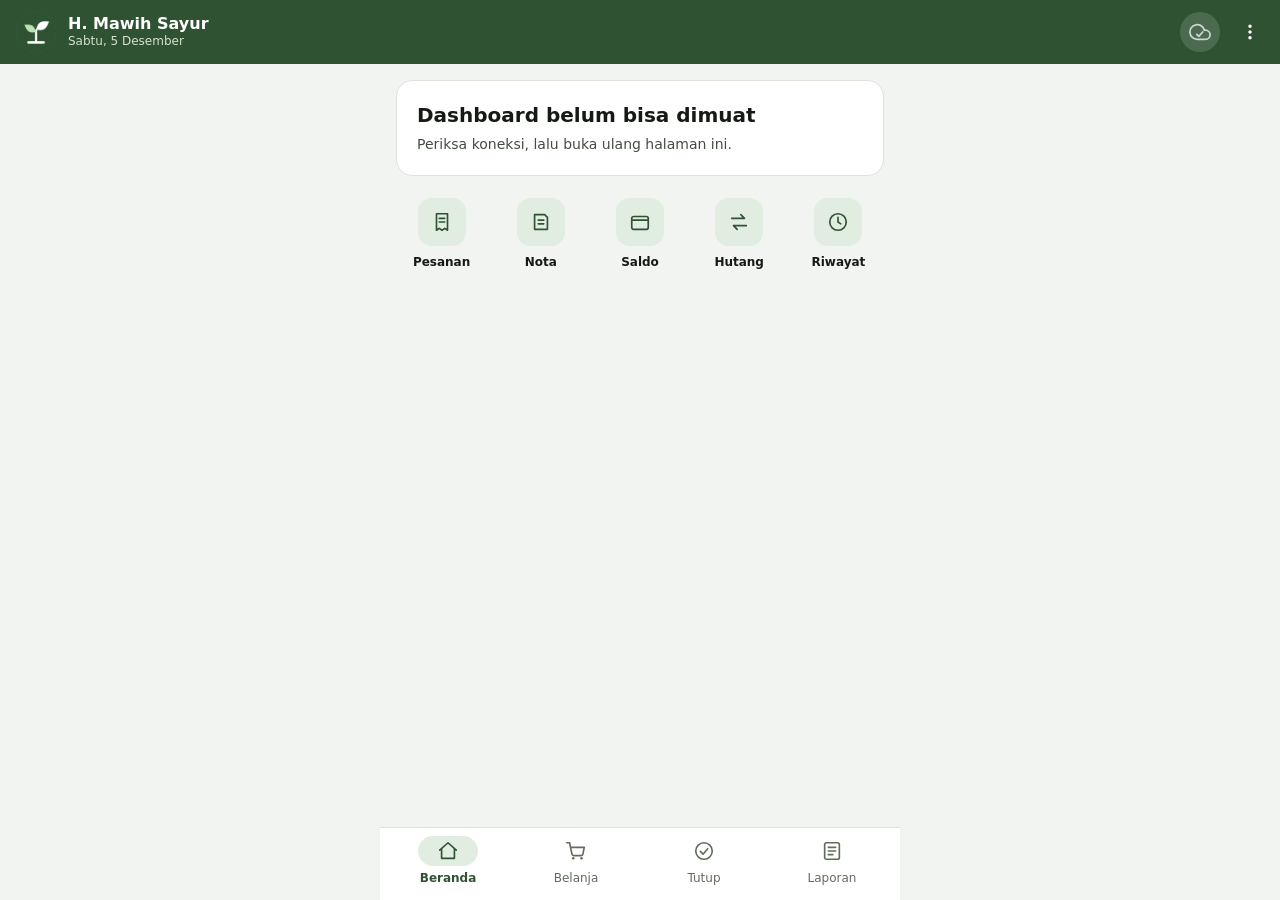
==== commit 33c1d69e: "Add files via upload" ====
--- a/index.html
+++ b/index.html
@@ -137,32 +137,26 @@
 .hero-empty{padding:20px}
 .hero-empty h2{font-size:var(--fs-lg);font-weight:700}
 .hero-empty p{margin-top:6px;font-size:var(--fs-sm);color:var(--text-2)}
-.actions-carousel{position:relative;margin:0 -16px;}
-.actions-track{
-  display:flex;gap:8px;overflow-x:auto;
-  scroll-snap-type:x mandatory;scroll-padding:0 16px;
-  padding:4px 16px 12px;-webkit-overflow-scrolling:touch;
-  scrollbar-width:none;scroll-behavior:smooth;
-}
-.actions-track::-webkit-scrollbar{display:none}
-.action{
-  flex:0 0 132px;scroll-snap-align:start;
-  display:flex;flex-direction:column;align-items:center;justify-content:center;
-  gap:8px;min-height:100px;padding:14px 8px;border-radius:var(--r);
-  background:var(--surface);border:1px solid var(--line);
-  font-size:var(--fs-sm);font-weight:600;text-align:center;
-  transition:background .12s;-webkit-tap-highlight-color:transparent;
-}
-.action:active{background:var(--line-soft)}
-.action .badge{
-  width:40px;height:40px;border-radius:50%;
+.shortcuts{
+  display:grid;grid-template-columns:repeat(5,minmax(0,1fr));gap:8px;
+  margin:4px 0 8px;
+}
+.shortcut{
+  display:flex;flex-direction:column;align-items:center;gap:8px;
+  padding:6px 0;min-width:0;background:none;border:0;border-radius:var(--r-sm);
+  font-family:inherit;font-size:var(--fs-xs);font-weight:600;color:var(--text);
+  text-align:center;cursor:pointer;-webkit-tap-highlight-color:transparent;
+}
+.shortcut .tile{
+  width:48px;height:48px;border-radius:14px;
   display:grid;place-items:center;
-  background:var(--accent-tint);color:var(--accent);flex:none;
-}
-.actions-dots{display:flex;justify-content:center;gap:6px;margin-top:2px;}
-.actions-dots .d{width:6px;height:6px;border-radius:50%;
-  background:var(--line);transition:all .2s ease;}
-.actions-dots .d.on{background:var(--accent);width:20px;border-radius:3px;}
+  background:var(--accent-tint);color:var(--accent);
+  transition:transform .12s ease,filter .12s ease;
+}
+.shortcut .tile .ic{width:22px;height:22px}
+.shortcut:active .tile{transform:scale(.94);filter:brightness(.95)}
+.shortcut:focus-visible{outline:2px solid var(--accent);outline-offset:2px}
+.shortcut>span:last-child{max-width:100%;overflow:hidden;text-overflow:ellipsis;white-space:nowrap}
 .row-card{overflow:hidden}
 .row-btn{
   display:flex;align-items:center;gap:12px;width:100%;
@@ -2848,40 +2842,37 @@
 
     <div id="heroSlot"></div>
 
-    <div class="actions-carousel">
-      <div class="actions-track" id="actionsTrack" role="navigation" aria-label="Aksi cepat">
-        <button class="action" type="button" data-go="./belanja.html?tab=pesanan">
-          <span class="badge">
+    <div class="shortcuts" id="actionsTrack" role="navigation" aria-label="Pintasan">
+        <button class="shortcut" type="button" data-go="./belanja.html?tab=pesanan">
+          <span class="tile">
             <svg class="ic" viewBox="0 0 24 24"><path d="M6 3h12v18l-3-2-3 2-3-2-3 2z"/><path d="M9 8h6M9 12h6"/></svg>
           </span>
-          Pesanan
+          <span>Pesanan</span>
         </button>
-        <button class="action" type="button" data-go="./belanja.html?tab=nota">
-          <span class="badge">
+        <button class="shortcut" type="button" data-go="./belanja.html?tab=nota">
+          <span class="tile">
             <svg class="ic" viewBox="0 0 24 24"><path d="M5 4h11l3 3v13H5z"/><path d="M9 10h6M9 14h6"/></svg>
           </span>
-          Nota
+          <span>Nota</span>
         </button>
-        <button class="action" type="button" data-go="./laporan.html?tab=saldo">
-          <span class="badge">
+        <button class="shortcut" type="button" data-go="./laporan.html?tab=saldo">
+          <span class="tile">
             <svg class="ic" viewBox="0 0 24 24"><rect x="3" y="6" width="18" height="14" rx="2"/><path d="M3 10h18"/></svg>
           </span>
-          Saldo
+          <span>Saldo</span>
         </button>
-        <button class="action" type="button" data-go="./laporan.html?tab=hutang">
-          <span class="badge">
-            <svg class="ic" viewBox="0 0 24 24"><circle cx="12" cy="12" r="9"/><path d="M8 12h8"/></svg>
+        <button class="shortcut" type="button" data-go="./laporan.html?tab=hutang">
+          <span class="tile">
+            <svg class="ic" viewBox="0 0 24 24"><path d="M4 8h14l-4-4"/><path d="M20 16H6l4 4"/></svg>
           </span>
-          Hutang
+          <span>Hutang</span>
         </button>
-        <button class="action" type="button" data-go="./laporan.html?tab=riwayat">
-          <span class="badge">
+        <button class="shortcut" type="button" data-go="./laporan.html?tab=riwayat">
+          <span class="tile">
             <svg class="ic" viewBox="0 0 24 24"><circle cx="12" cy="12" r="9"/><path d="M12 7v5l3 2"/></svg>
           </span>
-          Riwayat
+          <span>Riwayat</span>
         </button>
-      </div>
-      <div class="actions-dots" id="actionsDots" aria-hidden="true"></div>
     </div>
 
     <div id="bottomSlot"></div>
@@ -4592,59 +4583,6 @@
     var all = document.querySelectorAll('.sheet-ov.show');
     if(all.length) tutupSheet(all[all.length - 1]);
   });
-
-  function initActionsCarousel(){
-    var track = $('actionsTrack');
-    var dotsEl = $('actionsDots');
-    if(!track || !dotsEl) return;
-
-    function update(){
-      var totalScroll = track.scrollWidth - track.clientWidth;
-      if(totalScroll <= 4){
-        dotsEl.innerHTML = '';
-        return;
-      }
-      var pages = Math.ceil(track.scrollWidth / track.clientWidth);
-      if(pages < 2) pages = 2;
-
-      if(dotsEl.children.length !== pages){
-        dotsEl.innerHTML = '';
-        for(var i = 0; i < pages; i++){
-          var d = document.createElement('span');
-          d.className = 'd';
-          dotsEl.appendChild(d);
-        }
-      }
-
-      var progress = totalScroll > 0 ? track.scrollLeft / totalScroll : 0;
-      var active = Math.round(progress * (pages - 1));
-
-      Array.prototype.forEach.call(dotsEl.children, function(d, i){
-        d.classList.toggle('on', i === active);
-      });
-    }
-
-    var rafId = null;
-    track.addEventListener('scroll', function(){
-      if(rafId) cancelAnimationFrame(rafId);
-      rafId = requestAnimationFrame(update);
-    }, {passive: true});
-
-    window.addEventListener('resize', update);
-
-    dotsEl.addEventListener('click', function(e){
-      var d = e.target.closest('.d');
-      if(!d) return;
-      var idx = Array.prototype.indexOf.call(dotsEl.children, d);
-      var totalScroll = track.scrollWidth - track.clientWidth;
-      var pages = dotsEl.children.length;
-      var target = pages > 1 ? (idx / (pages - 1)) * totalScroll : 0;
-      track.scrollTo({left: target, behavior: 'smooth'});
-    });
-
-    update();
-    setTimeout(update, 300);
-  }
 
   async function loadDashboard(){
     var cached = readJSON(STORE_DASHBOARD_CACHE);
@@ -4953,7 +4891,7 @@
   }
 
   function attachHandlers(){
-    document.querySelectorAll('.action[data-go]').forEach(function(b){
+    document.querySelectorAll('.shortcut[data-go]').forEach(function(b){
       b.addEventListener('click', function(){
         Router.goUrl(b.dataset.go);
       });
@@ -5076,7 +5014,6 @@
     if(!DEMO_MODE) Libur.syncFromServer().catch(function(){});
 
     loadDashboard();
-    initActionsCarousel();
 
     window.addEventListener('online', updateStatus);
     window.addEventListener('offline', updateStatus);
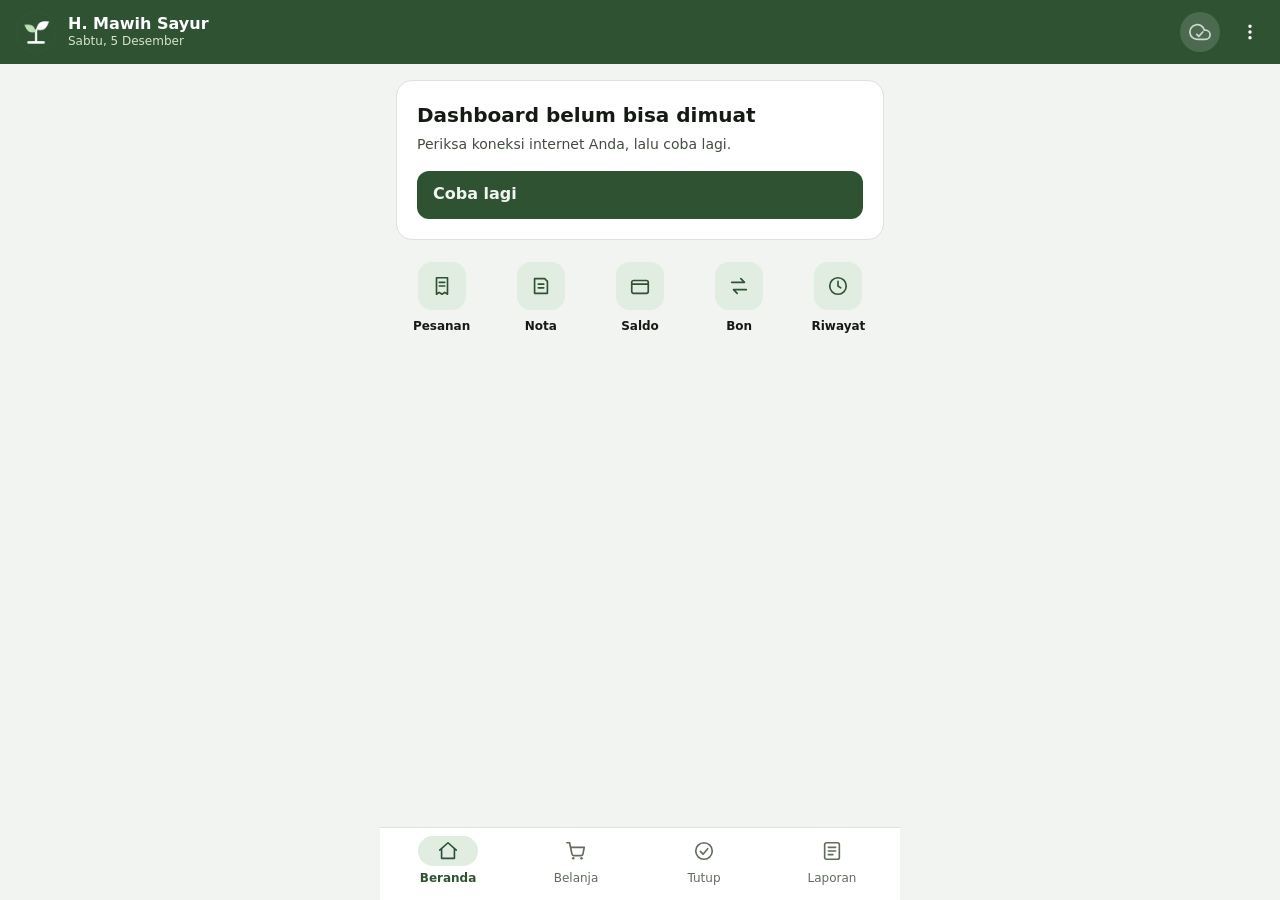
==== commit c45423b2: "Add files via upload" ====
--- a/index.html
+++ b/index.html
@@ -137,6 +137,14 @@
 .hero-empty{padding:20px}
 .hero-empty h2{font-size:var(--fs-lg);font-weight:700}
 .hero-empty p{margin-top:6px;font-size:var(--fs-sm);color:var(--text-2)}
+.empty-cta{
+  display:block;width:100%;min-height:48px;margin-top:16px;padding:0 16px;
+  border:0;border-radius:var(--r-sm);background:var(--accent);color:var(--bg);
+  font-family:inherit;font-size:var(--fs-md);font-weight:600;cursor:pointer;
+  -webkit-tap-highlight-color:transparent;
+}
+.empty-cta:active{filter:brightness(.92)}
+.empty-cta:focus-visible{outline:2px solid var(--accent);outline-offset:2px}
 .shortcuts{
   display:grid;grid-template-columns:repeat(5,minmax(0,1fr));gap:8px;
   margin:4px 0 8px;
@@ -2865,7 +2873,7 @@
           <span class="tile">
             <svg class="ic" viewBox="0 0 24 24"><path d="M4 8h14l-4-4"/><path d="M20 16H6l4 4"/></svg>
           </span>
-          <span>Hutang</span>
+          <span>Bon</span>
         </button>
         <button class="shortcut" type="button" data-go="./laporan.html?tab=riwayat">
           <span class="tile">
@@ -4615,7 +4623,8 @@
       else if(!cached){
         $('heroSlot').innerHTML =
           '<div class="card hero-empty"><h2>Dashboard belum bisa dimuat</h2>' +
-          '<p>Periksa koneksi, lalu buka ulang halaman ini.</p></div>';
+          '<p>Periksa koneksi internet Anda, lalu coba lagi.</p>' +
+          '<button class="empty-cta" type="button" data-retry="dashboard">Coba lagi</button></div>';
       }
     }
   }
@@ -4635,7 +4644,8 @@
 
     if(!d || !d.lap){
       top.innerHTML = '<div class="card hero-empty"><h2>Belum ada data</h2>' +
-        '<p>Data akan muncul setelah Anda mencatat belanja atau menutup hari.</p></div>';
+        '<p>Laba, saldo, dan grafik akan tampil di sini setelah Anda mencatat belanja dan menutup hari.</p>' +
+        '<button class="empty-cta" type="button" data-go="./belanja.html">Catat belanja pertama</button></div>';
       bottom.innerHTML = '';
       return;
     }
@@ -5012,6 +5022,13 @@
     updateStatus();
 
     if(!DEMO_MODE) Libur.syncFromServer().catch(function(){});
+
+    $('heroSlot').addEventListener('click', function(e){
+      var t = e.target.closest ? e.target.closest('button') : null;
+      if(!t) return;
+      if(t.dataset.go){ Router.goUrl(t.dataset.go); }
+      else if(t.dataset.retry === 'dashboard'){ loadDashboard(); }
+    });
 
     loadDashboard();
 
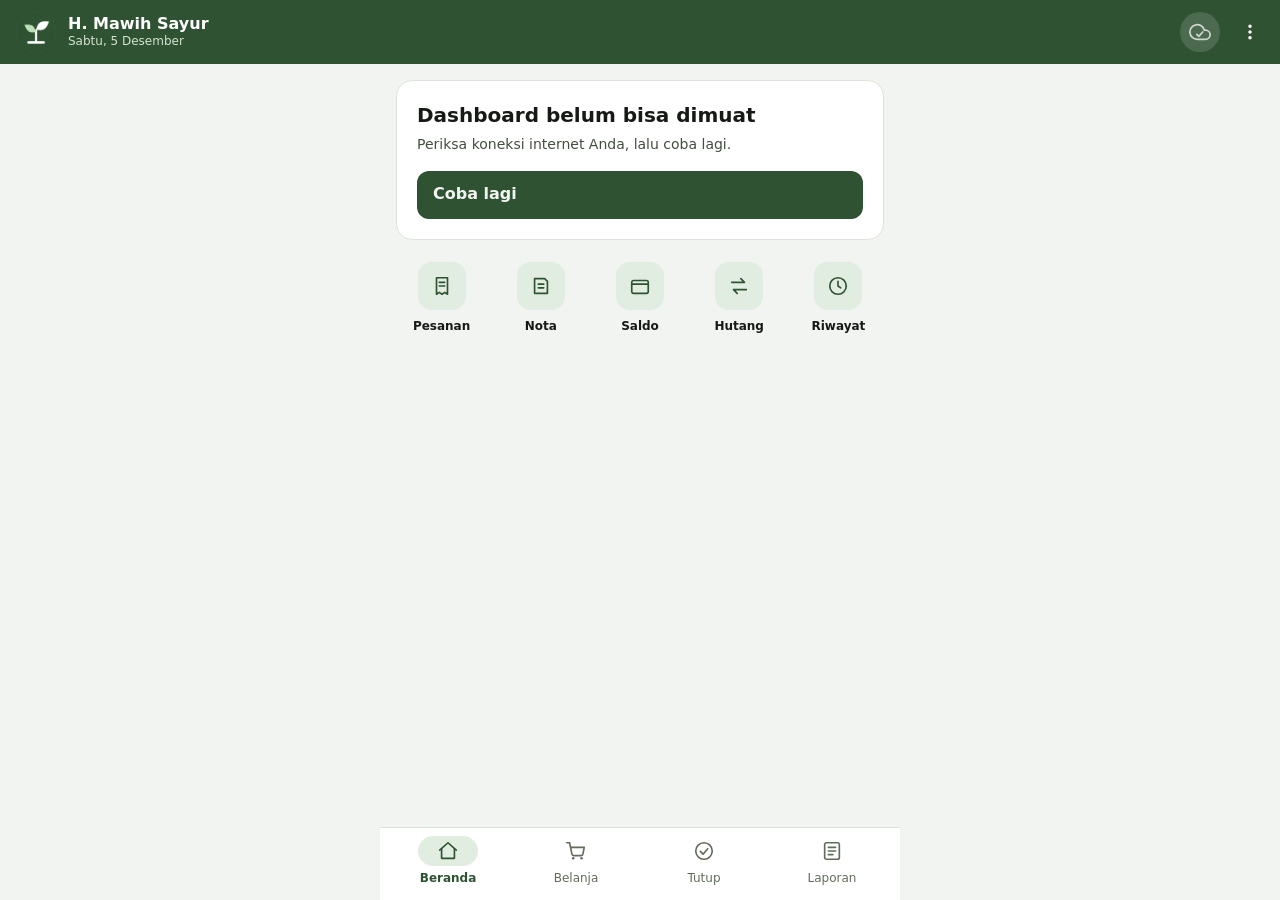
==== commit 138a85b7: "Change button label from 'Bon' to 'Hutang'" ====
--- a/index.html
+++ b/index.html
@@ -2873,7 +2873,7 @@
           <span class="tile">
             <svg class="ic" viewBox="0 0 24 24"><path d="M4 8h14l-4-4"/><path d="M20 16H6l4 4"/></svg>
           </span>
-          <span>Bon</span>
+          <span>Hutang</span>
         </button>
         <button class="shortcut" type="button" data-go="./laporan.html?tab=riwayat">
           <span class="tile">
@@ -4595,6 +4595,11 @@
   async function loadDashboard(){
     var cached = readJSON(STORE_DASHBOARD_CACHE);
     if(cached){
+      /* Cache dari hari lain: kartu "hari ini" dikosongkan, saldo/hutang/grafik tetap */
+      if(cached._tgl !== todayYmd()){
+        cached.lap = { totalOmzet:0, omzetCash:0, omzetQris:0, belanjaHariIni:0,
+                       totalBiaya:0, TotalPengeluaran:0, labaBersih:0 };
+      }
       App.dashboard = cached;
       render();
     } else {
@@ -4606,6 +4611,7 @@
       var fresh = await SayurStorage.get('getDashboard', {tanggal: todayYmd()});
       if(fresh && fresh.lap && (Number(fresh.lap.totalOmzet) > 0 ||
          (fresh.rows && fresh.rows.length))){
+        fresh._tgl = todayYmd();
         App.dashboard = fresh;
         try{ localStorage.setItem(STORE_DASHBOARD_CACHE, JSON.stringify(fresh)); }catch(e){}
         render();
@@ -7713,15 +7719,30 @@
       var self = this;
       var p = this.list.find(function(x){ return x.ID === self.currentId; });
       if(!p) return;
-      if((p.Pembayaran || []).length > 0){
-        toast('Tidak bisa hapus: ada pembayaran'); return;
+      var bayar = p.Pembayaran || [];
+      var totalBayar = bayar.reduce(function(s, x){ return s + (Number(x.Jumlah) || 0); }, 0);
+
+      var msg = 'Hapus pesanan ' + p.Nama + '?';
+      if(bayar.length){
+        msg += '\n\nPesanan ini sudah ada pembayaran ' + rp(totalBayar) + '.' +
+          '\nPembayaran dan catatan mutasi saldonya ikut dihapus, jadi saldo di Laporan bisa berkurang.' +
+          '\n\nTindakan ini tidak bisa dibatalkan.';
       }
-      if(!confirm('Hapus pesanan ' + p.Nama + '?')) return;
+      if(!confirm(msg)) return;
+
       try{
-        await SayurStorage.post('deletePesanan', {id: p.ID});
-        toast('✓ Dihapus');
+        var r = await SayurStorage.post('deletePesanan',
+          {id: p.ID, hapusPembayaran: bayar.length > 0});
         this.currentId = null;
-        await this.loadList();
+        if(r && r.queued){
+          /* offline: perintah masuk antrean HP, sembunyikan dulu dari daftar */
+          this.list = this.list.filter(function(x){ return x.ID !== p.ID; });
+          toast('Dihapus di HP, dikirim ke server saat online');
+        } else {
+          toast('✓ Pesanan dihapus');
+          await this.loadList();
+        }
+        await this.loadPiutang();
         this.render();
       }catch(e){ toast('Gagal: ' + e.message); }
     }
@@ -8192,6 +8213,7 @@
           (st.lunas ? '' :
             '<button class="btn btn-secondary" id="notaTandaiLunas">' +
             'Tandai Lunas</button>') +
+          '<button class="btn btn-danger" id="notaHapus">Hapus Nota</button>' +
           '<button class="btn btn-ghost" data-close>Tutup</button>',
         afterRender: function(){
           var btnShare = $('notaDetailShare');
@@ -8205,6 +8227,24 @@
               toast('✓ Nota ditandai lunas');
               closeDynamicSheet(ov);
               await self.loadList();
+              self.render();
+            }catch(e){ toast('Gagal: ' + e.message); }
+          });
+          var btnHapus = $('notaHapus');
+          if(btnHapus) btnHapus.addEventListener('click', async function(){
+            var label = nota.Nama ? nota.Nama : 'tanpa nama';
+            if(!confirm('Hapus nota ' + label + ' (' + rp(st.total) + ')?' +
+              '\n\nTindakan ini tidak bisa dibatalkan.')) return;
+            try{
+              var r = await SayurStorage.post('deleteNota', {id: id});
+              closeDynamicSheet(ov);
+              if(r && r.queued){
+                self.list = self.list.filter(function(x){ return x.ID !== id; });
+                toast('Dihapus di HP, dikirim ke server saat online');
+              } else {
+                toast('✓ Nota dihapus');
+                await self.loadList();
+              }
               self.render();
             }catch(e){ toast('Gagal: ' + e.message); }
           });
@@ -8453,62 +8493,67 @@
     }catch(e){ return null; }
   }
 
-  function loadLocal(){
-    state.savedCosts = false;
-    var final = readJSON(STORE_FINAL + state.tanggal);
-    if(final){
-      normalize(final);
-      state.mode = 'final';
-      refreshFromBelanja();
-      return;
-    }
-    var draft = readJSON(STORE_DRAFT + state.tanggal);
-    if(draft){
-      normalize(draft);
-      state.mode = 'draft';
-      refreshFromBelanja();
-      return;
-    }
-    state.mode = 'baru';
-    var lap = bacaLaporan();
-    if(!lap.tunai && !lap.qris){
-      state.omzetCash = 2480000;
-      state.omzetQris = 0;
-      state.pagi.kk = 100000;
-      state.pagi.iuran = 50000;
-      state.pagi.konsumsi = 0;
-    } else {
-      state.omzetCash = lap.tunai;
-      state.omzetQris = lap.qris;
-    }
+  async function loadLocal(){
+  state.savedCosts = false;
+  var final = readJSON(STORE_FINAL + state.tanggal);
+  if(final){
+    normalize(final);
+    state.mode = 'final';
     refreshFromBelanja();
-  }
-
-  function normalize(s){
-    if(Number(s._v) >= 2){
-      state.savedCosts = true;
-      state.modalBelanja = Number(s.modalBelanja) || 0;
-      state.opsPasar = Number(s.opsPasar) || 0;
-      state.bensin = Number(s.bensin) || 0;
-      state.lainBelanja = Number(s.lainBelanja) || 0;
-    }
-    state.omzetCash = Number(s.omzetCash) || 0;
-    state.omzetQris = Number(s.omzetQris) || 0;
-    var p = s.pagi || {};
-    state.pagi.kk = Number(p.kk != null ? p.kk : p.kantongKaret) || 0;
-    state.pagi.iuran = Number(p.iuran) || 0;
-    if(Array.isArray(p.lain) && p.lain.length){
-      state.pagi.konsumsi = Number(p.lain[0].jumlah) || 0;
-    } else {
-      state.pagi.konsumsi = Number(p.konsumsi) || 0;
-    }
-    state.bon = Array.isArray(s.bon) ? s.bon.map(function(b){
-      return { id: b.id || ('bon-' + Date.now()), nama: String(b.nama || ''), jumlah: Number(b.jumlah) || 0 };
-    }) : [];
-    state.biayaUsaha = Array.isArray(s.biayaUsaha) ? s.biayaUsaha.map(function(x){
-      return { id: x.id || ('bu-' + Date.now()), ket: String(x.ket || ''), jumlah: Number(x.jumlah) || 0 };
-    }) : [];
-  }
+    return;
+  }
+  var draft = readJSON(STORE_DRAFT + state.tanggal);
+  if(draft){
+    normalize(draft);
+    state.mode = 'draft';
+    refreshFromBelanja();
+    return;
+  }
+
+  /* Tidak ada catatan di HP ini: coba ambil dari server (mis. hari lama, device baru) */
+  var dariServer = await ambilDariServer(state.tanggal);
+  if(dariServer){
+    normalizeFromServer(dariServer);
+    state.mode = 'final';
+    state.savedCosts = true;
+    refreshFromBelanja();
+    return;
+  }
+
+  state.mode = 'baru';
+  state.omzetCash = 0;
+  state.omzetQris = 0;
+  state.pagi = { kk: 0, iuran: 0, konsumsi: 0 };
+  refreshFromBelanja();
+}
+
+async function ambilDariServer(tgl){
+  try{
+    var r = await SayurStorage.get('getHariTutup', { tanggal: tgl });
+    return (r && r.ada) ? r : null;
+  }catch(e){ return null; }
+}
+
+function normalizeFromServer(s){
+  state.omzetCash = Number(s.omzetCash) || 0;
+  state.omzetQris = Number(s.omzetQris) || 0;
+  state.pagi = {
+    kk: Number(s.pagiKk) || 0,
+    iuran: Number(s.pagiIuran) || 0,
+    konsumsi: Number(s.pagiKonsumsi) || 0
+  };
+  state.bon = Array.isArray(s.bon) ? s.bon.map(function(b){
+    return { id: b.id, nama: String(b.nama || ''), jumlah: Number(b.jumlah) || 0 };
+  }) : [];
+  state.biayaUsaha = Array.isArray(s.biayaUsaha) ? s.biayaUsaha.map(function(x){
+    return { id: x.id, ket: String(x.ket || ''), jumlah: Number(x.jumlah) || 0 };
+  }) : [];
+  /* Biaya belanja (modal/ops/bensin/lain) tetap diambil dari tab Belanja via refreshFromBelanja(),
+     sesuai perilaku yang sudah ada — bukan dari getHariTutup. */
+  state.opsPasar = Number(s.opsPasar) || 0;
+  state.bensin = Number(s.bensin) || 0;
+  state.lainBelanja = Number(s.lainBelanja) || 0;
+}
 
   function serialize(){
     return {
@@ -8627,9 +8672,9 @@
       '</small></span>' +
       '<span class="val muted">' + rp(state.modalBelanja) + '</span>' +
       '</div>';
-    h += readOnlyRow('Operasional Pasar', '', state.opsPasar, 'ops');
+    h += readOnlyRow('Operasional Pasar', 'parkir, kuli angkut, retribusi', state.opsPasar, 'ops');
     h += readOnlyRow('Bensin', '', state.bensin, 'biayaBensin');
-    h += readOnlyRow('Lain-lain', 'parkir, kuli angkut, retribusi', state.lainBelanja, 'biayaLain');
+    h += readOnlyRow('Lain-lain', '', state.lainBelanja, 'biayaLain');
     h += '<div class="total-row">' +
       '<span class="k">Subtotal</span>' +
       '<span class="v">' + rp(subtotal) + '</span>' +
@@ -8727,8 +8772,8 @@
       '<span>Biaya ' + rp(totalBiaya) + '</span>' +
       '</div>' +
       '<div class="note">' +
-      'Pengeluaran pribadi (dapur, jajan, rokok) <strong>tidak</strong> dihitung di sini — ' +
-      'itu bukan biaya usaha. Lacak nanti di Laporan → Mutasi Saldo.' +
+      'Pengeluaran pribadi <strong>tidak</strong> dihitung di sini — ' +
+      'Lacak di Laporan → Mutasi Saldo.' +
       '</div>' +
       '</div>';
     return h;
@@ -8771,18 +8816,17 @@
   function attachHandlers(){
     var inpTanggal = $('inpTanggal');
     if(inpTanggal){
-      inpTanggal.addEventListener('change', function(){
-        if(!inpTanggal.value) return;
-        if(inpTanggal.value > todayYmd()){
-          toast('Tidak bisa isi tanggal masa depan');
-          inpTanggal.value = state.tanggal;
-          return;
-        }
-        state.tanggal = inpTanggal.value;
-        resetStateForNewDate();
-        loadLocal();
-        render();
-      });
+    inpTanggal.addEventListener('change', function(){
+      if(!inpTanggal.value) return;
+      if(inpTanggal.value > todayYmd()){
+        toast('Tidak bisa isi tanggal masa depan');
+        inpTanggal.value = state.tanggal;
+        return;
+      }
+      state.tanggal = inpTanggal.value;
+      resetStateForNewDate();
+      loadLocal().then(render);   // ← ubah dari "loadLocal(); render();" jadi ini
+    });
     }
     var btnBelanja = $('btnInputBelanja');
     if(btnBelanja){
@@ -9235,7 +9279,7 @@
 
     applyDarkMode(document.documentElement.classList.contains('dark'), false);
     initNavbar();
-    loadLocal();
+    await loadLocal();
     render();
   }
 
@@ -10814,4 +10858,4 @@
 }};
 </script>
 </body>
-</html>+</html>
